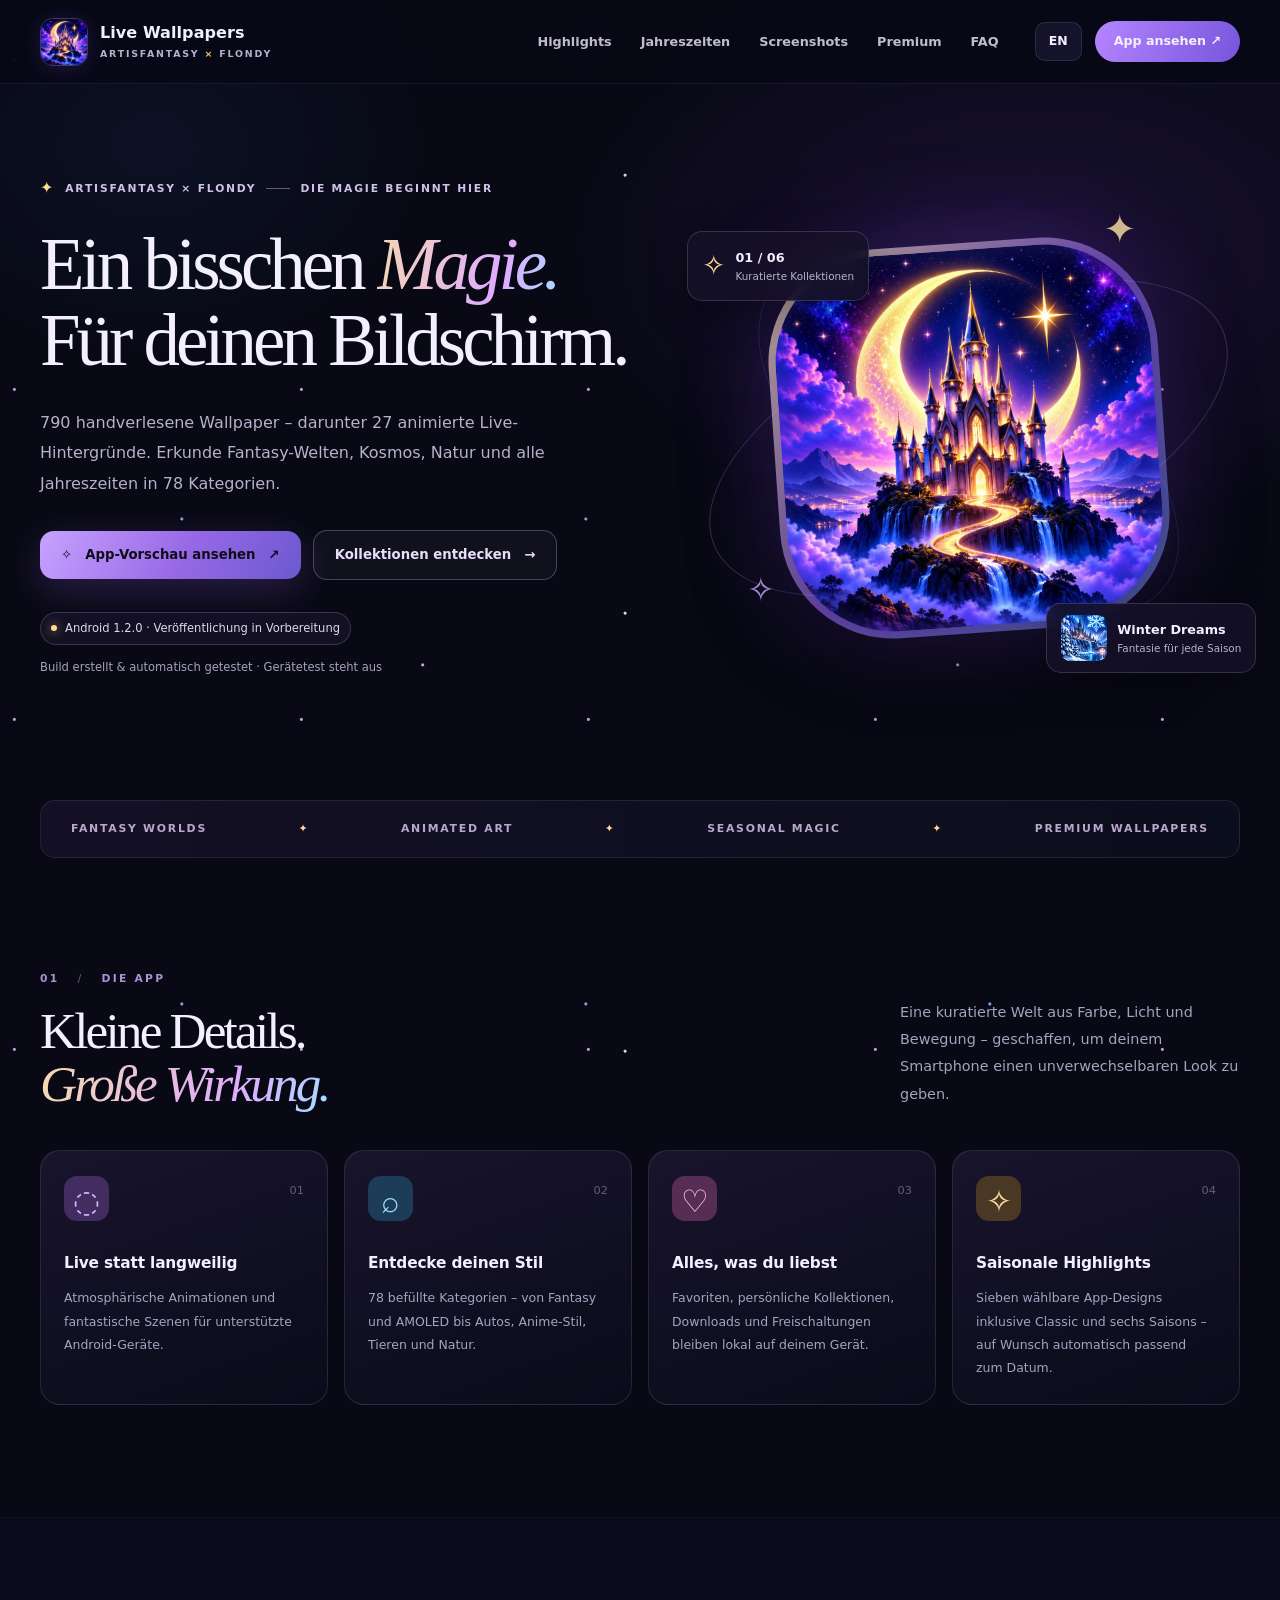
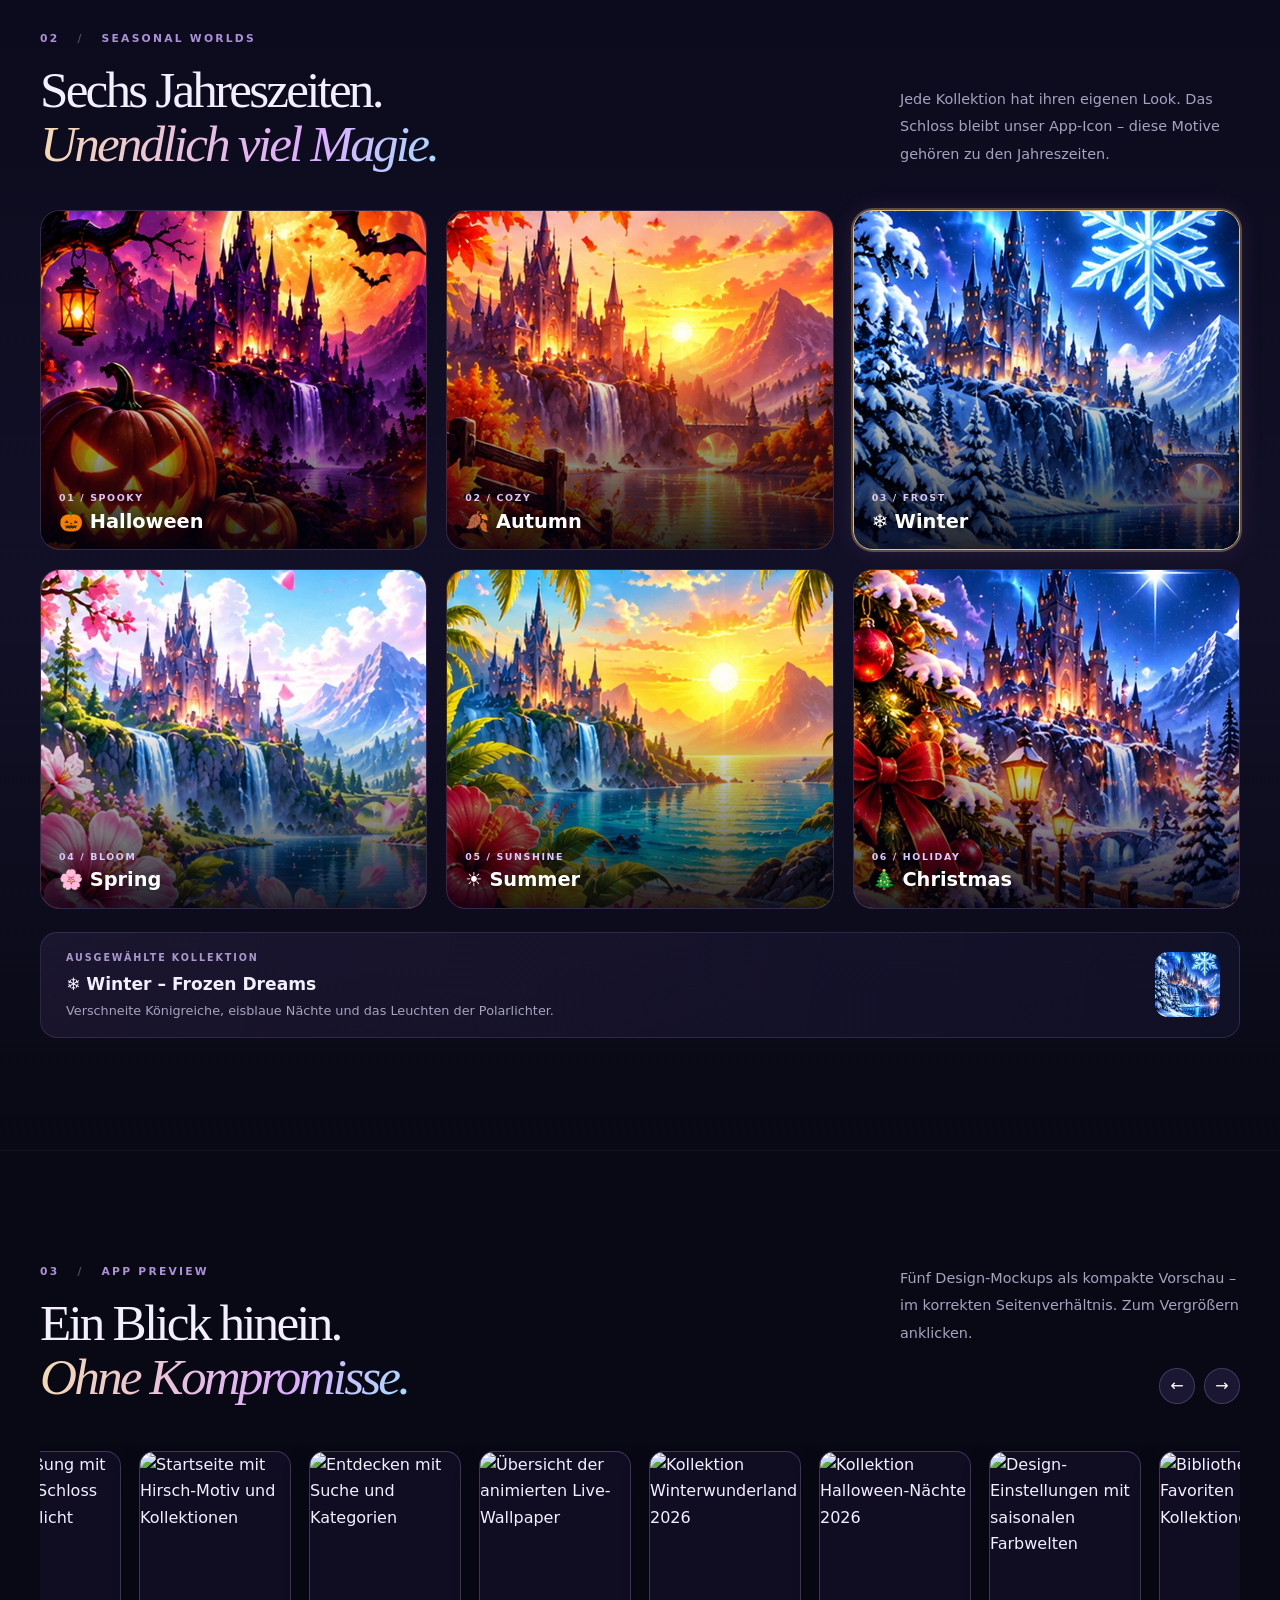
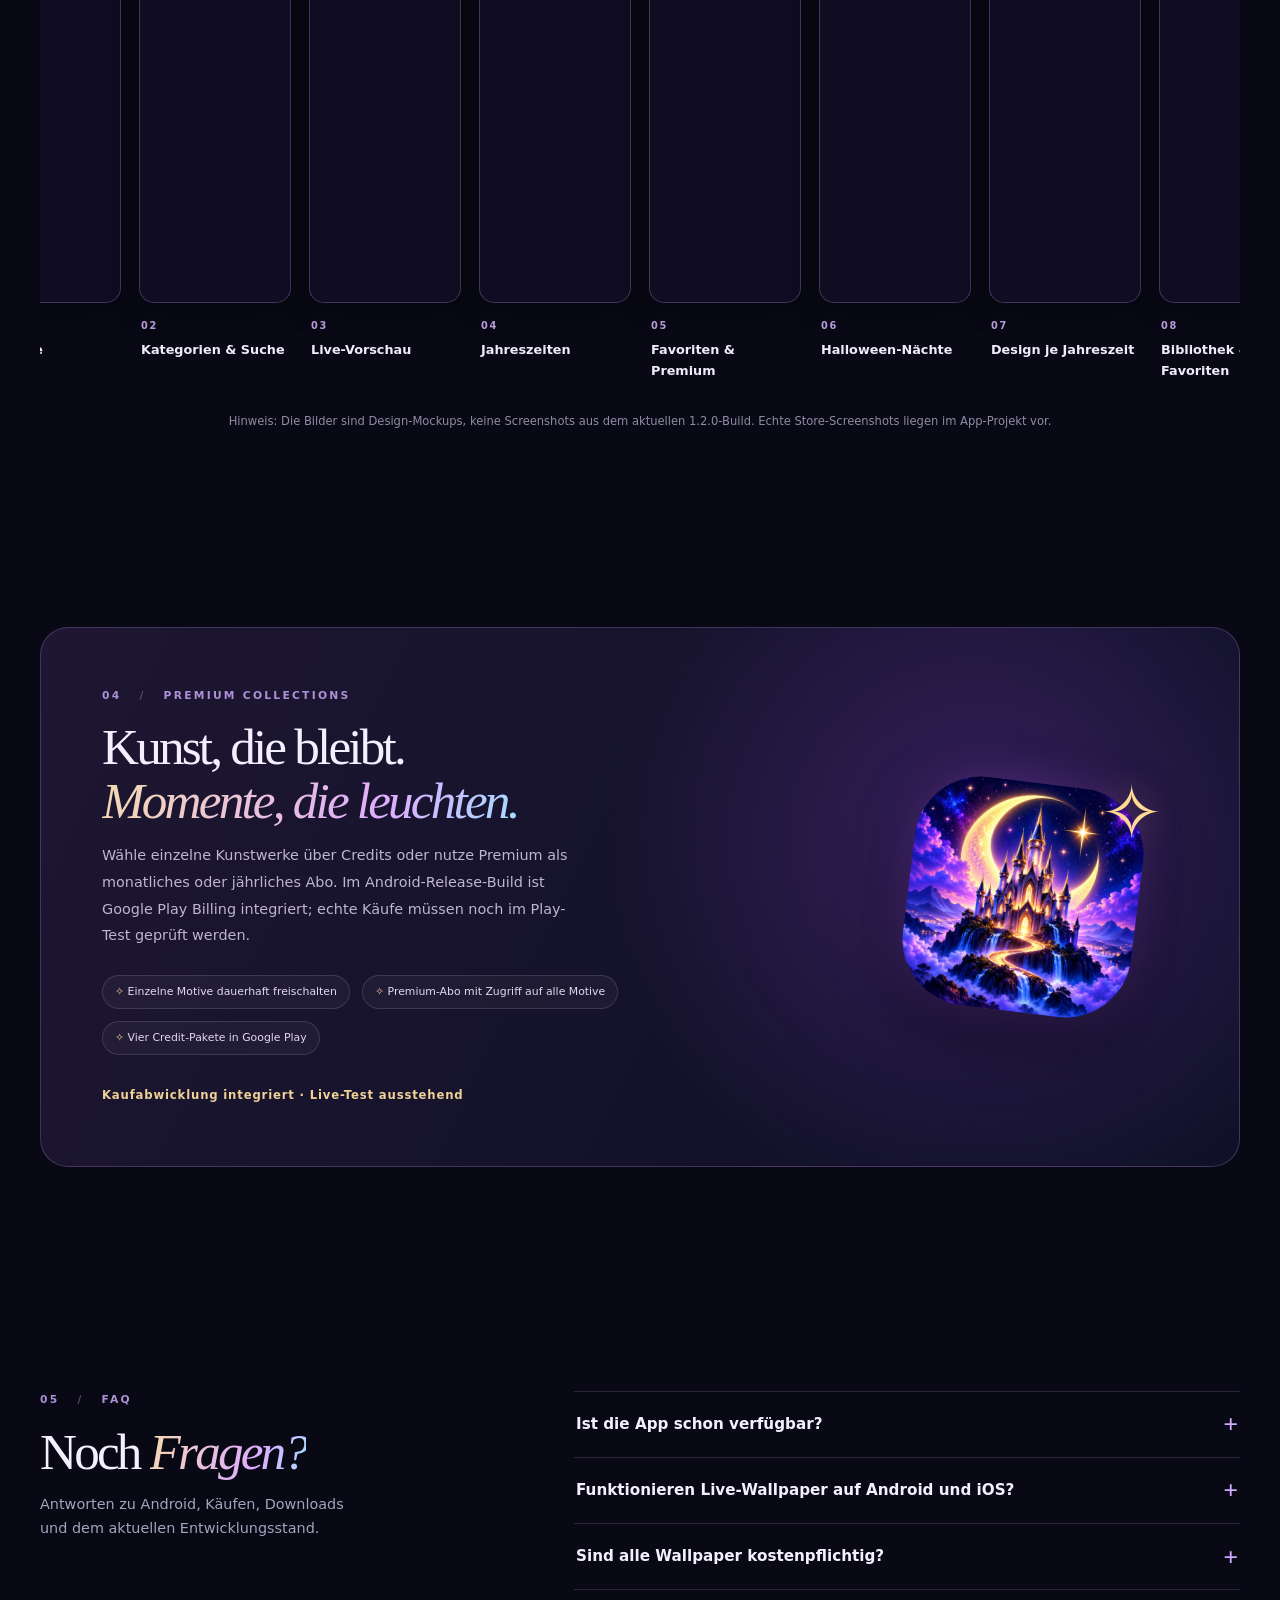
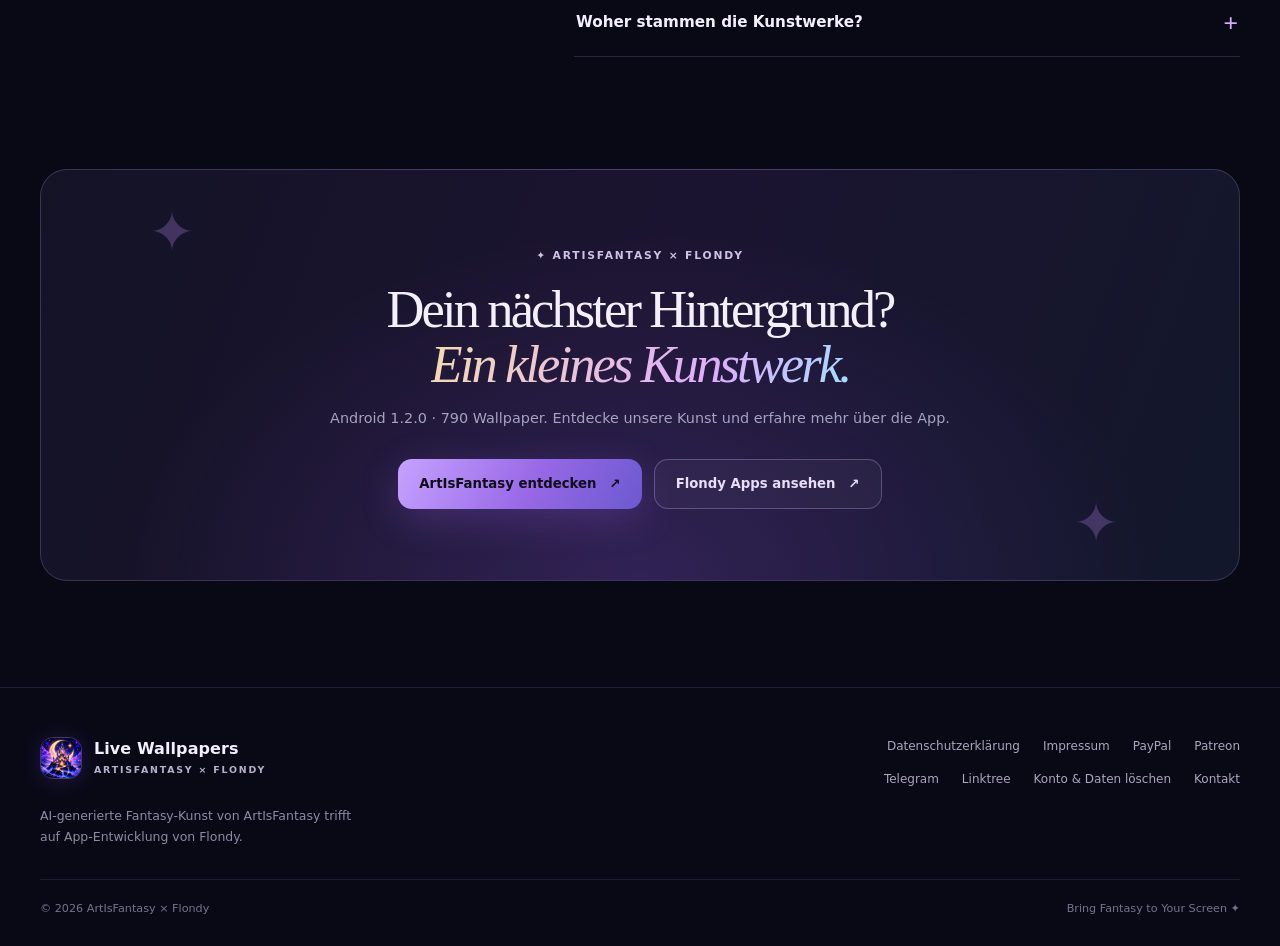
==== index.html @ f3e5c099 "Fußzeile: Telegram-Link Co-Authored-By: Claude Opus 5.5 <noreply@anthropic.com> Claude-Session: http" ====
<!doctype html>
<html lang="de">
<head>
  <meta charset="UTF-8"><meta name="viewport" content="width=device-width, initial-scale=1">
  <meta name="theme-color" content="#090915"><meta name="color-scheme" content="dark">
  <meta name="description" content="Live Wallpapers by ArtIsFantasy × Flondy: Magische Fantasy-Wallpaper, Live-Hintergründe, saisonale Kunst und eine inspirierende App-Vorschau.">
  <meta property="og:type" content="website"><meta property="og:title" content="Live Wallpapers – Bring Fantasy to Your Screen"><meta property="og:description" content="Entdecke magische Fantasy-Welten, saisonale Kollektionen und Live-Wallpaper.">
  <meta property="og:image" content="assets/share.jpg"><meta name="twitter:card" content="summary_large_image">
  <link rel="icon" type="image/png" href="assets/favicon.png"><link rel="apple-touch-icon" href="assets/icon-castle.png">
  <link rel="preload" as="image" href="assets/castle-large.webp"><link rel="stylesheet" href="assets/styles.css">
  <title>Live Wallpapers – ArtIsFantasy × Flondy</title>
</head>
<body data-page="home">
  <a class="skip-link" href="#main">Zum Hauptinhalt</a>
  <div class="background-stars" aria-hidden="true"></div>
  <header class="site-header"><div class="container nav-shell">
    <a class="brand" href="index.html" aria-label="Live Wallpapers – Home"><img src="assets/icon-castle.png" alt="" width="46" height="46"><span><strong>Live Wallpapers</strong><small>ARTISFANTASY <b>×</b> FLONDY</small></span></a>
    <nav class="nav-links" id="site-menu" aria-label="Hauptnavigation">
      <a href="#features" data-i18n="navFeatures">Highlights</a><a href="#seasons" data-i18n="navSeasons">Jahreszeiten</a><a href="#screenshots" data-i18n="navScreens">Screenshots</a><a href="#premium">Premium</a><a href="#faq">FAQ</a>
    </nav>
    <div class="nav-actions"><button type="button" class="lang-toggle" data-lang-toggle aria-label="Switch to English">EN</button><a class="nav-cta" href="#screenshots" data-i18n="navCTA">App ansehen <span aria-hidden="true">↗</span></a><button class="menu-toggle" id="menu-toggle" aria-label="Menü öffnen" aria-controls="site-menu" aria-expanded="false" type="button"><span></span><span></span><span></span></button></div>
  </div></header>
  <main id="main">
    <section class="hero container" aria-labelledby="hero-title">
      <div class="hero-copy">
        <span class="eyebrow"><span class="eyebrow-spark">✦</span> ARTISFANTASY × FLONDY <span class="eyebrow-line"></span> <span data-i18n="heroEyebrow">DIE MAGIE BEGINNT HIER</span></span>
        <h1 id="hero-title" data-i18n-html="heroTitle">Ein bisschen <em>Magie.</em><br>Für deinen Bildschirm.</h1>
        <p class="hero-lead" data-i18n="heroLead">Entdecke atemberaubende Fantasy-Kunst, lebendige Hintergründe und Kollektionen, die sich mit den Jahreszeiten verändern. Dein nächstes Lieblings-Wallpaper wartet.</p>
        <div class="hero-buttons"><a href="#screenshots" class="button primary"><span aria-hidden="true">✧</span> <span data-i18n="heroPrimary">App-Vorschau ansehen</span> <span aria-hidden="true">↗</span></a><a href="#seasons" class="button outlined"><span data-i18n="heroSecondary">Kollektionen entdecken</span> <span aria-hidden="true">→</span></a></div>
        <div class="hero-notes"><span class="note-pill"><span class="tiny-dot"></span><span data-i18n="heroSoon">Bald verfügbar</span></span><span data-i18n="heroPlatform">Für Android entwickelt · iOS-Konzept</span></div>
      </div>
      <div class="hero-visual" aria-label="Live Wallpapers Schloss-App-Icon als Produktvorschau">
        <div class="planet-ring ring-one" aria-hidden="true"></div><div class="planet-ring ring-two" aria-hidden="true"></div>
        <div class="hero-icon-frame"><img src="assets/castle-large.webp" alt="Live Wallpapers App-Icon: verzaubertes Schloss vor einer goldenen Mondsichel" width="980" height="980" fetchpriority="high"><div class="icon-shimmer" aria-hidden="true"></div></div>
        <div class="hero-halo hero-halo-a" aria-hidden="true">✦</div><div class="hero-halo hero-halo-b" aria-hidden="true">✧</div>
        <div class="float-info float-top"><span class="info-asterisk">✧</span><span><strong>01 / 06</strong><small data-i18n="heroFloatTop">Magische Kollektionen</small></span></div>
        <div class="float-info float-bottom"><img src="assets/season-winter-tiny.webp" alt="" width="46" height="46"><span><strong data-i18n="heroFloatTitle">Winter Dreams</strong><small data-i18n="heroFloatBottom">Fantasie für jede Saison</small></span></div>
      </div>
    </section>
    <div class="hero-ribbon container" aria-label="Designschwerpunkte"><span>FANTASY WORLDS</span><span class="ribbon-star">✦</span><span>ANIMATED ART</span><span class="ribbon-star">✦</span><span>SEASONAL MAGIC</span><span class="ribbon-star">✦</span><span>PREMIUM WALLPAPERS</span></div>

    <section class="section" id="features"><div class="container">
      <div class="section-top"><div><div class="kicker">01 <span class="slash">/</span> <span data-i18n="featureKicker">DIE APP</span></div><h2 data-i18n-html="featureTitle">Kleine Details.<br><em>Große Wirkung.</em></h2></div><p class="section-aside" data-i18n="featureLead">Eine kuratierte Welt aus Farbe, Licht und Bewegung – geschaffen, um deinem Smartphone einen unverwechselbaren Look zu geben.</p></div>
      <div class="feature-grid">
        <article class="feature-card"><div class="feature-icon purple">◌</div><span class="feature-number">01</span><h3 data-i18n="feature1Title">Live statt langweilig</h3><p data-i18n="feature1Text">Atmosphärische Animationen und fantastische Szenen für unterstützte Android-Geräte.</p></article>
        <article class="feature-card"><div class="feature-icon blue">⌕</div><span class="feature-number">02</span><h3 data-i18n="feature2Title">Entdecke deinen Stil</h3><p data-i18n="feature2Text">Fantasy, Natur, Space, Neon und mehr – übersichtlich in thematischen Welten.</p></article>
        <article class="feature-card"><div class="feature-icon pink">♡</div><span class="feature-number">03</span><h3 data-i18n="feature3Title">Alles, was du liebst</h3><p data-i18n="feature3Text">Merke Lieblingsmotive, entdecke Sammlungen und finde deine Kunstwerke wieder.</p></article>
        <article class="feature-card"><div class="feature-icon gold">✧</div><span class="feature-number">04</span><h3 data-i18n="feature4Title">Saisonale Highlights</h3><p data-i18n="feature4Text">Von mystischem Halloween bis zur gemütlichen Weihnachtszeit – immer neue Stimmungen.</p></article>
      </div>
    </div></section>

    <section class="section seasons-section" id="seasons"><div class="container">
      <div class="section-top seasons-header"><div><div class="kicker">02 <span class="slash">/</span> <span data-i18n="seasonKicker">SEASONAL WORLDS</span></div><h2 data-i18n-html="seasonTitle">Sechs Jahreszeiten.<br><em>Unendlich viel Magie.</em></h2></div><p class="section-aside" data-i18n="seasonLead">Jede Kollektion hat ihren eigenen Look. Das Schloss bleibt unser App-Icon – diese Motive gehören zu den Jahreszeiten.</p></div>
      <div class="season-grid" aria-label="Saison-Kollektionen">
        <button class="season-card" type="button" data-season="halloween" aria-pressed="false"><img src="assets/season-halloween.webp" width="660" height="660" alt="Halloween: Kürbisse vor einem magischen Schloss" loading="lazy"><span class="season-card-label"><small>01 / SPOOKY</small><strong>🎃 Halloween</strong></span></button>
        <button class="season-card" type="button" data-season="autumn" aria-pressed="false"><img src="assets/season-autumn.webp" width="660" height="660" alt="Autumn: goldenes Herbsttal mit Schloss" loading="lazy"><span class="season-card-label"><small>02 / COZY</small><strong>🍂 Autumn</strong></span></button>
        <button class="season-card" type="button" data-season="winter" aria-pressed="true"><img src="assets/season-winter.webp" width="660" height="660" alt="Winter: Schnee und Nordlichter an einem Schloss" loading="lazy"><span class="season-card-label"><small>03 / FROST</small><strong>❄️ Winter</strong></span></button>
        <button class="season-card" type="button" data-season="spring" aria-pressed="false"><img src="assets/season-spring.webp" width="660" height="660" alt="Spring: rosafarbene Blüten und Wasserfälle" loading="lazy"><span class="season-card-label"><small>04 / BLOOM</small><strong>🌸 Spring</strong></span></button>
        <button class="season-card" type="button" data-season="summer" aria-pressed="false"><img src="assets/season-summer.webp" width="660" height="660" alt="Summer: tropischer Strand mit Sonnenuntergang" loading="lazy"><span class="season-card-label"><small>05 / SUNSHINE</small><strong>☀️ Summer</strong></span></button>
        <button class="season-card" type="button" data-season="christmas" aria-pressed="false"><img src="assets/season-christmas.webp" width="660" height="660" alt="Christmas: Weihnachtsbaum und Winterlandschaft" loading="lazy"><span class="season-card-label"><small>06 / HOLIDAY</small><strong>🎄 Christmas</strong></span></button>
      </div>
      <div class="season-detail" aria-live="polite"><div class="season-detail-info"><span class="micro-label" data-i18n="seasonSelection">AUSGEWÄHLTE KOLLEKTION</span><strong id="season-detail-title">❄️ Winter – Frozen Dreams</strong><p id="season-detail-description">Verschneite Königreiche, eisblaue Nächte und das Leuchten der Polarlichter.</p></div><img id="season-detail-image" src="assets/season-winter-tiny.webp" width="76" height="76" alt="Ausgewähltes Wintermotiv"></div>
    </div></section>

    <section class="section screenshots-section" id="screenshots"><div class="container">
      <div class="section-top screenshots-top"><div><div class="kicker">03 <span class="slash">/</span> <span data-i18n="shotsKicker">APP PREVIEW</span></div><h2 data-i18n-html="shotsTitle">Ein Blick hinein.<br><em>Ohne Kompromisse.</em></h2></div><div class="screenshot-head-right"><p class="section-aside" data-i18n="shotsLead">Acht echte Screenshots aus der App. Zum Vergrößern einfach anklicken.</p><div class="gallery-controls"><button type="button" id="gallery-prev" class="arrow-button" aria-label="Vorheriger Screenshot">←</button><button type="button" id="gallery-next" class="arrow-button" aria-label="Nächster Screenshot">→</button></div></div></div>
      <div class="screenshots-scroll" id="screenshots-scroll" tabindex="0" aria-label="Screenshots, horizontal scrollen">
        <button class="screen-item" type="button" data-preview="assets/app-shot-01-large.webp" data-caption-de="Willkommen" data-caption-en="Welcome" aria-label="Screenshot Willkommen vergrößern"><span class="screen-image"><img src="assets/app-shot-01.webp" width="540" height="960" alt="Begrüßung mit Fantasy-Schloss im Mondlicht" loading="lazy"></span><span class="screen-meta"><b>01</b><strong data-i18n="shot1">Willkommen</strong></span></button>
        <button class="screen-item" type="button" data-preview="assets/app-shot-02-large.webp" data-caption-de="Startseite" data-caption-en="Home" aria-label="Screenshot Startseite vergrößern"><span class="screen-image"><img src="assets/app-shot-02.webp" width="540" height="960" alt="Startseite mit Hirsch-Motiv und Kollektionen" loading="lazy"></span><span class="screen-meta"><b>02</b><strong data-i18n="shot2">Startseite</strong></span></button>
        <button class="screen-item" type="button" data-preview="assets/app-shot-03-large.webp" data-caption-de="Entdecken &amp; Suche" data-caption-en="Explore &amp; Search" aria-label="Screenshot Entdecken &amp; Suche vergrößern"><span class="screen-image"><img src="assets/app-shot-03.webp" width="540" height="960" alt="Entdecken mit Suche und Kategorien" loading="lazy"></span><span class="screen-meta"><b>03</b><strong data-i18n="shot3">Entdecken &amp; Suche</strong></span></button>
        <button class="screen-item" type="button" data-preview="assets/app-shot-04-large.webp" data-caption-de="Live-Wallpaper" data-caption-en="Live wallpapers" aria-label="Screenshot Live-Wallpaper vergrößern"><span class="screen-image"><img src="assets/app-shot-04.webp" width="540" height="960" alt="Übersicht der animierten Live-Wallpaper" loading="lazy"></span><span class="screen-meta"><b>04</b><strong data-i18n="shot4">Live-Wallpaper</strong></span></button>
        <button class="screen-item" type="button" data-preview="assets/app-shot-05-large.webp" data-caption-de="Winterwunderland" data-caption-en="Winter wonderland" aria-label="Screenshot Winterwunderland vergrößern"><span class="screen-image"><img src="assets/app-shot-05.webp" width="540" height="960" alt="Kollektion Winterwunderland 2026" loading="lazy"></span><span class="screen-meta"><b>05</b><strong data-i18n="shot5">Winterwunderland</strong></span></button>
        <button class="screen-item" type="button" data-preview="assets/app-shot-06-large.webp" data-caption-de="Halloween-Nächte" data-caption-en="Halloween nights" aria-label="Screenshot Halloween-Nächte vergrößern"><span class="screen-image"><img src="assets/app-shot-06.webp" width="540" height="960" alt="Kollektion Halloween-Nächte 2026" loading="lazy"></span><span class="screen-meta"><b>06</b><strong data-i18n="shot6">Halloween-Nächte</strong></span></button>
        <button class="screen-item" type="button" data-preview="assets/app-shot-07-large.webp" data-caption-de="Design je Jahreszeit" data-caption-en="Seasonal themes" aria-label="Screenshot Design je Jahreszeit vergrößern"><span class="screen-image"><img src="assets/app-shot-07.webp" width="540" height="960" alt="Design-Einstellungen mit saisonalen Farbwelten" loading="lazy"></span><span class="screen-meta"><b>07</b><strong data-i18n="shot7">Design je Jahreszeit</strong></span></button>
        <button class="screen-item" type="button" data-preview="assets/app-shot-08-large.webp" data-caption-de="Bibliothek &amp; Favoriten" data-caption-en="Library &amp; favorites" aria-label="Screenshot Bibliothek &amp; Favoriten vergrößern"><span class="screen-image"><img src="assets/app-shot-08.webp" width="540" height="960" alt="Bibliothek mit Favoriten und Kollektionen" loading="lazy"></span><span class="screen-meta"><b>08</b><strong data-i18n="shot8">Bibliothek &amp; Favoriten</strong></span></button>
      </div>
      <p class="preview-disclaimer" data-i18n="shotsNote">Echte Screenshots aus Version 1.2.0 (Oktober 2026). Einzelne Inhalte können sich bis zum Release noch ändern.</p>
    </div></section>

    <section class="section" id="premium"><div class="container"><div class="premium-box"><div class="premium-content"><div class="kicker">04 <span class="slash">/</span> PREMIUM COLLECTIONS</div><h2 data-i18n-html="premiumTitle">Kunst, die bleibt.<br><em>Momente, die leuchten.</em></h2><p data-i18n="premiumLead">Neben kostenlosen Motiven sind exklusive Kollektionen und animierte Wallpaper per Credits geplant. Du entscheidest, welche Welten du freischalten möchtest.</p><div class="premium-points"><span>✧ <span data-i18n="premiumP1">Exklusive Fantasy-Kunst</span></span><span>✧ <span data-i18n="premiumP2">Thematische Kollektionen</span></span><span>✧ <span data-i18n="premiumP3">Transparente Freischaltungen</span></span></div><span class="premium-soon" data-i18n="premiumSoon">Premium-Shop in Vorbereitung</span></div><div class="premium-art" aria-hidden="true"><div class="premium-art-glow"></div><img src="assets/icon-castle.png" alt="" width="512" height="512"><span class="premium-gem">✧</span></div></div></div></section>

    <section class="section faqs" id="faq"><div class="container faq-grid"><div><div class="kicker">05 <span class="slash">/</span> FAQ</div><h2 data-i18n-html="faqTitle">Noch <em>Fragen?</em></h2><p data-i18n="faqLead">Die wichtigsten Antworten rund um Live Wallpapers und die geplanten Funktionen.</p></div><div class="faq-list"><details><summary data-i18n="faq1Q">Ist die App schon verfügbar?</summary><p data-i18n="faq1A">Die Landingpage zeigt das Designkonzept. Sobald ein offizieller Store-Link vorliegt, wird er hier ergänzt.</p></details><details><summary data-i18n="faq2Q">Funktionieren Live-Wallpaper auf Android und iOS?</summary><p data-i18n="faq2A">Android unterstützt echte animierte Live-Wallpaper. Auf iOS gelten andere Systemgrenzen: Bilder können gespeichert und kompatible Live Photos für die manuelle Einrichtung vorbereitet werden.</p></details><details><summary data-i18n="faq3Q">Sind alle Wallpaper kostenpflichtig?</summary><p data-i18n="faq3A">Geplant ist eine Auswahl kostenloser Motive sowie optionale Premium-Inhalte per Credits. Konkrete Preise werden in der App vor einem Kauf angezeigt.</p></details><details><summary data-i18n="faq4Q">Woher stammen die Kunstwerke?</summary><p data-i18n="faq4A">Das Design und die Motive entstehen unter ArtIsFantasy. Die App wird unter dem Entwicklerbranding Flondy umgesetzt.</p></details></div></div></section>

    <section class="cta-section"><div class="container"><div class="cta-panel"><span class="eyebrow">✦ ARTISFANTASY × FLONDY</span><h2 data-i18n-html="ctaTitle">Dein nächster Hintergrund?<br><em>Ein kleines Kunstwerk.</em></h2><p data-i18n="ctaLead">Entdecke die Welt hinter Live Wallpapers und bleib auf dem Laufenden.</p><div class="cta-links"><a class="button primary" href="https://www.deviantart.com/artisfantasy/gallery" rel="noopener noreferrer" target="_blank"><span data-i18n="ctaArt">ArtIsFantasy entdecken</span> ↗</a><a class="button outlined" href="https://flondy.github.io/app-store/" rel="noopener noreferrer" target="_blank"><span data-i18n="ctaDev">Flondy Apps ansehen</span> ↗</a></div></div></div></section>
  </main>
  <footer class="site-footer"><div class="container footer-main"><div><a class="brand" href="index.html"><img src="assets/icon-castle.png" alt="" width="42" height="42"><span><strong>Live Wallpapers</strong><small>ARTISFANTASY × FLONDY</small></span></a><p data-i18n="footerIntro">Fantasievolle digitale Kunst trifft auf moderne App-Entwicklung.</p></div><div class="footer-links"><a href="datenschutz.html" data-legal-link data-i18n="footerPrivacy">Datenschutzerklärung</a><a href="https://flondy.github.io/app-store/impressum.html" data-legal-link data-i18n="footerImprint">Impressum</a><a href="https://www.paypal.com/paypalme/MSingle72" target="_blank" rel="noopener">PayPal</a><a href="https://www.patreon.com/cw/Flondy" target="_blank" rel="noopener">Patreon</a><a href="https://t.me/Flondy" target="_blank" rel="noopener">Telegram</a><a href="https://linktr.ee/flondy" target="_blank" rel="noopener">Linktree</a><a href="konto-loeschen.html" data-legal-link data-i18n="footerDelete">Konto & Daten löschen</a><a href="mailto:flondy.dev@gmail.com" data-i18n="footerContact">Kontakt</a></div></div><div class="container footer-bottom"><span>© <span id="year">2026</span> ArtIsFantasy × Flondy</span><span data-i18n="footerTag">Bring Fantasy to Your Screen ✦</span></div></footer>
  <dialog id="preview-dialog" class="preview-dialog" aria-labelledby="dialog-caption"><div class="dialog-head"><span id="dialog-caption">App-Vorschau</span><button id="dialog-close" type="button" aria-label="Schließen">✕</button></div><img id="dialog-image" src="assets/app-shot-01-large.webp" alt="Vergrößerte App-Vorschau" width="540" height="960"></dialog>
  <script src="assets/main.js" defer></script>
</body>
</html>
---- assets/styles.css ----
:root{color-scheme:dark;--bg:#080914;--bg-2:#0c0c1e;--white:#f8f5ff;--ink:#f4efff;--muted:#a5a3bf;--border:rgba(212,192,255,.13);--purple:#b586ff;--lilac:#e4b6ff;--gold:#ffda94;--blue:#87d9ff;--container:1200px}*{box-sizing:border-box}html{scroll-behavior:smooth;scroll-padding-top:100px}body{margin:0;background:var(--bg);color:var(--ink);font:400 16px/1.65 Inter,'Segoe UI',system-ui,-apple-system,sans-serif;overflow-x:hidden}button,a{font:inherit}button{cursor:pointer}a{color:inherit;text-decoration:none}img{display:block;max-width:100%}button:focus-visible,a:focus-visible,summary:focus-visible{outline:2px solid var(--gold);outline-offset:5px}.container{width:min(var(--container),calc(100% - 72px));margin-inline:auto}.skip-link{position:absolute;top:-100px;left:20px;padding:10px 16px;z-index:1000;background:white;color:#000}.skip-link:focus{top:12px}.background-stars{position:absolute;inset:0 0 auto 0;height:1120px;pointer-events:none;z-index:0;background:radial-gradient(ellipse 56% 38% at 81% 22%,rgba(111,56,191,.19),transparent 70%),radial-gradient(ellipse 32% 28% at 12% 13%,rgba(37,70,136,.16),transparent 73%),radial-gradient(circle at 5% 18%,#d9afff 1px,transparent 2px),radial-gradient(circle at 45% 7%,#8ab8fa 1px,transparent 2px),radial-gradient(circle at 79% 9%,#e8aeff 1px,transparent 2px),radial-gradient(circle at 94% 40%,#efebff 1px,transparent 2px);background-size:auto,auto,287px 330px,404px 485px,535px 610px,665px 438px;opacity:.9}.site-header{position:sticky;top:0;z-index:60;background:rgba(8,9,21,.86);border-bottom:1px solid rgba(203,180,255,.095);backdrop-filter:blur(20px);-webkit-backdrop-filter:blur(20px)}.nav-shell{min-height:83px;display:flex;align-items:center;gap:36px}.brand{display:inline-flex;align-items:center;gap:12px;flex-shrink:0}.brand img{width:48px;height:48px;object-fit:cover;border-radius:13px;border:1px solid rgba(244,211,255,.25);box-shadow:0 2px 20px rgba(125,78,229,.2)}.brand span{display:flex;flex-direction:column;line-height:1.25}.brand strong{font-size:1rem;letter-spacing:.005em}.brand small{font-size:.59rem;letter-spacing:.19em;color:#b8b1cd;margin-top:5px;font-weight:700}.brand small b{color:#ffc876}.nav-links{display:flex;gap:29px;align-items:center;margin-left:auto}.nav-links a{font-size:.8rem;color:#c1bdd1;font-weight:600;transition:color .2s}.nav-links a:hover,.footer-links a:hover{color:var(--gold)}.nav-actions{display:flex;align-items:center;gap:13px}.lang-toggle{min-width:47px;padding:8px 10px;border:1px solid var(--border);border-radius:10px;background:#151329;color:#f7edff;font-size:.78rem;font-weight:700}.lang-toggle:hover{border-color:#b78fe7}.nav-cta{border-radius:999px;padding:10px 19px;background:linear-gradient(115deg,#b685ff,#7555db);font-size:.79rem;font-weight:750;white-space:nowrap}.nav-cta:hover{filter:brightness(1.13)}.menu-toggle{display:none;background:none;border:0;width:40px;height:40px;padding:10px;flex-direction:column;justify-content:space-evenly}.menu-toggle span{height:2px;width:100%;background:#f9efff;border-radius:3px}.hero{position:relative;z-index:1;min-height:666px;display:grid;grid-template-columns:1.07fr .93fr;align-items:center;gap:34px;padding-top:74px;padding-bottom:82px}.hero-copy{padding-bottom:24px}.eyebrow{display:inline-flex;align-items:center;gap:10px;font-size:.67rem;font-weight:800;letter-spacing:.17em;color:#d1c0e8}.eyebrow-spark{color:var(--gold);font-size:1rem}.eyebrow-line{height:1px;width:24px;background:#6b597b}.hero h1,h2,.cta-panel h2{font-family:Georgia,'Times New Roman',serif;font-weight:500;letter-spacing:-.055em;line-height:1.05}.hero h1{font-size:clamp(3.5rem,5.7vw,5.95rem);margin:25px 0 28px;max-width:700px;white-space:nowrap}.hero em,h2 em{font-style:italic;color:var(--gold);background:linear-gradient(110deg,#f6dab0,#dfacff 68%,#a4ddff);-webkit-background-clip:text;background-clip:text;-webkit-text-fill-color:transparent}.hero-lead{max-width:505px;font-size:1rem;color:#b6b1cd;line-height:1.9;margin:0}.hero-buttons{display:flex;flex-wrap:wrap;align-items:center;gap:12px;margin-top:31px}.button{display:inline-flex;align-items:center;justify-content:center;gap:13px;padding:13px 21px;border-radius:14px;font-size:.83rem;font-weight:750;transition:transform .2s,box-shadow .2s}.button:hover{transform:translateY(-2px)}.button.primary{background:linear-gradient(117deg,#c6a2ff 0%,#9868e6 55%,#6b59d0 100%);color:#100d1b;box-shadow:0 11px 38px rgba(155,99,239,.24)}.button.outlined{border:1px solid rgba(217,194,255,.27);background:rgba(255,255,255,.035);color:#e9ddfa}.hero-notes{display:flex;align-items:center;flex-wrap:wrap;gap:13px;margin-top:32px;font-size:.72rem;color:#a6a1bd}.note-pill{border:1px solid rgba(210,183,255,.21);background:rgba(120,90,185,.09);display:inline-flex;gap:8px;padding:6px 10px;border-radius:30px;color:#e0d7ee}.tiny-dot{width:6px;height:6px;align-self:center;border-radius:100%;background:var(--gold);box-shadow:0 0 11px #e5b16e}.hero-visual{position:relative;min-height:560px;display:grid;place-items:center;isolation:isolate}.hero-visual:before{content:"";position:absolute;inset:8% -5%;border-radius:50%;background:radial-gradient(circle,rgba(153,83,245,.2),transparent 65%);filter:blur(10px);z-index:-2}.planet-ring{position:absolute;width:102%;height:45%;border:1px solid rgba(197,145,255,.25);border-radius:100%;transform:rotate(-23deg);z-index:-1}.ring-two{transform:rotate(37deg);width:91%;height:44%;border-color:rgba(88,176,246,.16)}.hero-icon-frame{position:relative;width:min(78%,390px);aspect-ratio:1;border-radius:29%;padding:7px;background:linear-gradient(135deg,rgba(253,230,173,.7),rgba(139,88,250,.54),rgba(78,116,224,.53));box-shadow:0 37px 88px rgba(0,0,0,.38),0 0 92px rgba(106,54,199,.35);transform:rotate(-4deg);transition:transform .35s}.hero-icon-frame:hover{transform:rotate(0deg) scale(1.015)}.hero-icon-frame img{width:100%;height:100%;object-fit:cover;border-radius:28.5%}.icon-shimmer{position:absolute;inset:0;border-radius:29%;box-shadow:inset 0 0 35px rgba(213,185,255,.2);pointer-events:none}.hero-halo{position:absolute;color:#ffe2a3;font-family:Georgia,serif;opacity:.8}.hero-halo-a{top:7%;right:19%;font-size:40px}.hero-halo-b{bottom:18%;left:9%;font-size:33px;color:#caacff}.float-info{position:absolute;display:flex;gap:10px;align-items:center;padding:11px 14px;border:1px solid rgba(236,213,255,.17);border-radius:15px;box-shadow:0 13px 40px rgba(0,0,0,.27);backdrop-filter:blur(18px);background:rgba(21,17,39,.88)}.float-info strong{display:block;font-size:.8rem}.float-info small{display:block;font-size:.65rem;color:#b9b5ce}.float-top{top:13%;left:-2%}.float-bottom{bottom:8%;right:-3%}.float-bottom img{border-radius:9px;width:46px;height:46px;object-fit:cover}.info-asterisk{font-size:28px;color:var(--gold)}.hero-ribbon{position:relative;z-index:1;display:flex;align-items:center;justify-content:space-between;gap:12px;padding:19px 30px;border:1px solid rgba(211,193,244,.11);border-radius:15px;color:#b9a8cb;font-size:.68rem;font-weight:800;letter-spacing:.16em;background:linear-gradient(90deg,rgba(40,26,63,.4),rgba(17,21,43,.42))}.ribbon-star{color:var(--gold)}.section{padding:112px 0;position:relative}.section-top{display:flex;justify-content:space-between;align-items:end;gap:40px;margin-bottom:39px}.kicker{font-size:.67rem;letter-spacing:.21em;font-weight:800;color:#ac91d6}.slash{margin-inline:12px;color:#594868}.section h2,.cta-section h2{font-size:clamp(2.65rem,4vw,4.35rem);margin:16px 0 0}.section-aside{max-width:340px;font-size:.9rem;line-height:1.9;color:var(--muted);margin:0 0 3px}.feature-grid{display:grid;grid-template-columns:repeat(4,1fr);gap:16px}.feature-card{position:relative;min-height:234px;padding:25px 23px;border:1px solid var(--border);border-radius:20px;background:linear-gradient(160deg,rgba(31,25,54,.72),rgba(12,13,29,.7));transition:transform .2s,border-color .2s}.feature-card:hover{transform:translateY(-4px);border-color:rgba(184,139,243,.38)}.feature-icon{display:grid;place-items:center;width:45px;height:45px;border-radius:13px;font-family:Georgia,serif;font-size:31px}.feature-icon.purple{color:#d3b1ff;background:#422c60}.feature-icon.blue{color:#9bdfff;background:#1d3c57}.feature-icon.pink{color:#ffc0ed;background:#562d55}.feature-icon.gold{color:#ffe0a2;background:#493824}.feature-number{position:absolute;right:23px;top:30px;font-size:.71rem;color:#645d78}.feature-card h3{font-size:.96rem;margin:30px 0 10px;letter-spacing:-.01em}.feature-card p{font-size:.78rem;line-height:1.85;color:var(--muted);margin:0}.seasons-section{background:linear-gradient(180deg,#0b0a1b,#121027 55%,#080914);border-block:1px solid rgba(170,135,236,.06)}.season-grid{display:grid;grid-template-columns:repeat(3,minmax(0,1fr));gap:19px}.season-card{position:relative;aspect-ratio:1.14/1;overflow:hidden;border:1px solid rgba(199,174,243,.16);border-radius:20px;padding:0;background:#181126;text-align:left;isolation:isolate;transition:transform .22s,border-color .22s,box-shadow .22s}.season-card img{height:100%;width:100%;object-fit:cover;object-position:center;transition:transform .45s}.season-card:after{content:"";position:absolute;inset:26% 0 0;background:linear-gradient(0deg,rgba(2,2,13,.87),transparent 75%);z-index:0}.season-card-label{position:absolute;inset:auto 18px 15px;z-index:1;display:flex;flex-direction:column;gap:4px;line-height:1.3}.season-card-label small{font-size:.59rem;font-weight:750;letter-spacing:.17em;color:#dcc8fb}.season-card-label strong{font-size:1.21rem;color:#fff;text-shadow:0 1px 8px rgba(0,0,0,.45)}.season-card:hover{transform:translateY(-5px);border-color:rgba(235,207,255,.55)}.season-card:hover img{transform:scale(1.05)}.season-card[aria-pressed="true"]{border-color:#e4c17d;box-shadow:0 0 0 2px rgba(225,191,123,.33),0 0 25px rgba(212,140,227,.12)}.season-detail{display:flex;gap:20px;align-items:center;justify-content:space-between;margin-top:23px;padding:17px 19px 17px 25px;background:linear-gradient(100deg,rgba(89,63,126,.2),rgba(20,20,47,.6));border:1px solid rgba(225,187,255,.13);border-radius:17px}.micro-label{display:block;font-size:.6rem;letter-spacing:.2em;color:#a998cc;font-weight:800}.season-detail strong{display:block;margin-top:5px;font-size:1.07rem}.season-detail p{margin:2px 0 0;color:var(--muted);font-size:.8rem;line-height:1.5}.season-detail img{width:65px;height:65px;border-radius:13px;object-fit:cover;flex-shrink:0}.screenshots-section{padding-bottom:84px}.screenshot-head-right{display:flex;flex-direction:column;gap:18px;align-items:flex-end}.gallery-controls{display:flex;gap:9px}.arrow-button{display:grid;place-items:center;width:36px;height:36px;border-radius:50%;border:1px solid rgba(203,179,255,.22);background:#1b1732;color:white;transition:background .2s}.arrow-button:hover{background:#473064}.screenshots-scroll{display:flex;gap:18px;justify-content:center;overflow-x:auto;scrollbar-color:#604c8e transparent;scrollbar-width:thin;padding:8px 3px 18px;scroll-snap-type:x mandatory}.screen-item{appearance:none;flex:0 0 min(18%,190px);min-width:150px;max-width:190px;padding:0;text-align:left;background:none;color:inherit;border:0;scroll-snap-align:center}.screen-image{display:block;aspect-ratio:9/16;width:100%;overflow:hidden;background:#100d22;border:1px solid rgba(206,172,254,.25);border-radius:15px;box-shadow:0 10px 26px rgba(0,0,0,.27);transition:transform .2s,border-color .2s}.screen-image img{display:block;width:100%;height:auto;aspect-ratio:9/16;object-fit:contain;object-position:center}.screen-item:hover .screen-image{transform:translateY(-5px);border-color:#d7b2ff}.screen-meta{display:flex;flex-direction:column;align-items:flex-start;gap:4px;margin-top:15px;padding-inline:2px}.screen-meta b{font-size:.61rem;letter-spacing:.18em;color:#b89adb}.screen-meta strong{font-size:.8rem;color:#f1eafc;font-weight:650}.preview-disclaimer{margin:13px 0 0;color:#8f8ba6;text-align:center;font-size:.72rem}.premium-box{position:relative;overflow:hidden;border-radius:28px;border:1px solid rgba(208,164,246,.23);background:radial-gradient(circle at 79% 41%,rgba(138,65,212,.3),transparent 38%),linear-gradient(116deg,#1e1632,#101128 80%);min-height:400px;padding:59px 61px;display:flex;justify-content:space-between;gap:20px;align-items:center}.premium-content{position:relative;z-index:1;max-width:640px}.premium-content h2{max-width:660px}.premium-content p{font-size:.9rem;color:#bfb5d0;max-width:470px;line-height:1.85}.premium-points{display:flex;flex-wrap:wrap;gap:12px;margin:26px 0}.premium-points>span{border:1px solid rgba(204,175,248,.18);background:rgba(255,255,255,.035);padding:7px 12px;border-radius:99px;font-size:.68rem;color:#e5d7f1}.premium-points>span:first-letter{color:#f4cc93}.premium-soon{font-size:.73rem;font-weight:800;letter-spacing:.07em;color:#f0d196}.premium-art{position:relative;width:310px;flex-shrink:0;display:grid;place-items:center}.premium-art img{width:230px;height:230px;object-fit:cover;border-radius:29%;transform:rotate(7deg);box-shadow:0 25px 70px rgba(0,0,0,.45),0 0 42px rgba(154,73,234,.28)}.premium-art-glow{position:absolute;width:290px;height:290px;border-radius:50%;background:radial-gradient(circle,rgba(185,113,242,.19),transparent 70%)}.premium-gem{position:absolute;right:15px;top:-30px;font-size:75px;color:#ffda92;text-shadow:0 0 40px rgba(249,180,92,.4)}.faq-grid{display:grid;grid-template-columns:.8fr 1.2fr;gap:90px}.faq-grid>div:first-child p{max-width:320px;color:var(--muted);font-size:.9rem}.faq-list{border-top:1px solid rgba(209,174,252,.16)}.faq-list details{border-bottom:1px solid rgba(209,174,252,.16);padding:20px 2px}.faq-list summary{list-style:none;font-size:.95rem;font-weight:650;cursor:pointer;display:flex;align-items:center;justify-content:space-between;gap:20px}.faq-list summary::-webkit-details-marker{display:none}.faq-list summary:after{content:'+';font:400 1.55rem/1 Arial,sans-serif;color:#d2adff}.faq-list details[open] summary:after{content:'−'}.faq-list details p{font-size:.83rem;line-height:1.85;color:var(--muted);padding:0 35px 0 0;margin:13px 0 0}.cta-section{padding-bottom:106px}.cta-panel{padding:71px 28px;text-align:center;border-radius:27px;border:1px solid rgba(207,175,254,.2);background:radial-gradient(ellipse at 50% 100%,rgba(105,68,176,.29),transparent 60%),linear-gradient(110deg,#141326,#1b1430,#12172b);position:relative;overflow:hidden}.cta-panel:before,.cta-panel:after{content:'✦';position:absolute;top:30px;left:9%;font:55px Georgia,serif;color:#c995ff;opacity:.25}.cta-panel:after{left:auto;right:10%;top:auto;bottom:25px}.cta-panel h2{margin:15px 0;font-size:clamp(2.7rem,4.1vw,4.8rem)}.cta-panel p{color:var(--muted);font-size:.9rem}.cta-links{display:flex;justify-content:center;flex-wrap:wrap;gap:12px;margin-top:28px}.site-footer{background:#090916;border-top:1px solid rgba(202,178,246,.13)}.footer-main{padding:49px 0 32px;display:flex;align-items:flex-start;justify-content:space-between;gap:25px}.footer-main p{max-width:320px;color:#8f89a3;font-size:.78rem;margin:19px 0 0}.footer-links{max-width:420px;display:flex;flex-wrap:wrap;justify-content:flex-end;gap:13px 23px}.footer-links a{font-size:.75rem;color:#aca5bd;transition:color .2s}.footer-bottom{border-top:1px solid rgba(202,178,246,.1);padding:20px 0 27px;display:flex;justify-content:space-between;gap:15px;color:#77728c;font-size:.7rem}.preview-dialog{margin:auto;max-width:min(610px,calc(100vw - 30px));max-height:95vh;padding:14px 18px 18px;background:#0d0e20;border:1px solid rgba(215,179,255,.38);box-shadow:0 28px 100px rgba(0,0,0,.73);border-radius:22px;color:#f2eaff;overflow:auto}.preview-dialog::backdrop{background:rgba(3,2,13,.83);backdrop-filter:blur(9px)}.dialog-head{display:flex;align-items:center;justify-content:space-between;gap:30px;padding:0 0 9px;font-size:.86rem}.dialog-head button{background:#302440;border:0;width:32px;height:32px;border-radius:50%;color:white}.preview-dialog>img{display:block;width:auto;height:auto;max-height:calc(95vh - 110px);max-width:100%;margin:auto;aspect-ratio:9/16;object-fit:contain;border-radius:10px}.legal-content{padding-top:75px;padding-bottom:90px;max-width:950px}.legal-content h1{font:500 clamp(2.6rem,4.5vw,4.2rem)/1.12 Georgia,serif;letter-spacing:-.04em;margin:21px 0}.legal-content>p{color:var(--muted);max-width:720px}.legal-panel{margin-top:34px;padding:40px 48px;background:linear-gradient(130deg,rgba(29,25,52,.78),rgba(11,12,29,.89));border:1px solid var(--border);border-radius:20px}.legal-panel h2{font:500 1.42rem/1.3 Georgia,serif;letter-spacing:-.02em;margin:31px 0 12px}.legal-panel h2:first-child{margin-top:0}.legal-panel h3{font-size:1rem;margin:23px 0 9px}.legal-panel p,.legal-panel li{font-size:.88rem;line-height:1.84;color:#bab2ca}.legal-panel a{text-decoration:underline;text-decoration-color:#9171bb;text-underline-offset:3px;color:#e7caff}.legal-panel ul{padding-left:20px}.legal-callout{padding:18px 22px;border:1px solid rgba(249,197,139,.28);border-radius:13px;background:rgba(131,87,52,.14);color:#e3cfb6;font-size:.83rem;line-height:1.7}.legal-callout strong{display:block;color:#ffe0ac;margin-bottom:6px}.legal-links{margin-top:25px;display:flex;gap:13px;flex-wrap:wrap}.legal-links a{display:inline-flex;padding:9px 16px;border:1px solid var(--border);border-radius:10px;color:#e7d3fc;font-size:.79rem}.privacy-table{border-collapse:collapse;width:100%;font-size:.82rem;margin:15px 0}.privacy-table td,.privacy-table th{border-bottom:1px solid rgba(220,190,255,.15);padding:12px 8px;vertical-align:top;text-align:left}.privacy-table th{color:#f0d6ff}.privacy-table td{color:#b6abc5}.site-footer .brand img{width:42px;height:42px}.legal-content [data-lang-panel][hidden]{display:none}
@media(max-width:1100px){.nav-links{gap:17px}.nav-shell{gap:15px}.hero h1{font-size:clamp(3.4rem,5.7vw,4.6rem)}.hero{gap:12px}.hero-visual{min-height:490px}.float-top{left:-1%}.float-bottom{right:0}.feature-grid{grid-template-columns:repeat(2,1fr)}.feature-card{min-height:212px}.premium-art{width:230px}.premium-art img{width:190px;height:190px}}
@media(max-width:820px){.container{width:min(var(--container),calc(100% - 42px))}.nav-shell{min-height:74px}.nav-links{display:none;position:absolute;top:74px;left:0;right:0;padding:20px 25px 25px;background:rgba(10,9,24,.985);flex-direction:column;align-items:flex-start;border-bottom:1px solid var(--border);box-shadow:0 22px 40px rgba(0,0,0,.4)}.nav-links.open{display:flex}.nav-actions{margin-left:auto}.menu-toggle{display:flex}.nav-cta{font-size:.75rem;padding:9px 13px}.hero{grid-template-columns:1fr;min-height:auto;padding:70px 0 40px;gap:7px}.hero-copy{padding:0}.hero h1{font-size:clamp(3.3rem,9vw,5.6rem)}.hero-visual{min-height:440px;max-width:650px;width:100%;margin-inline:auto}.hero-icon-frame{width:min(72%,320px)}.float-top{left:7%}.float-bottom{right:7%}.hero-ribbon{margin-top:0;flex-wrap:wrap;justify-content:center;gap:8px 20px;text-align:center}.section{padding:80px 0}.section-top{align-items:flex-start;flex-direction:column;gap:12px}.section-aside{max-width:560px}.season-grid{grid-template-columns:repeat(2,minmax(0,1fr))}.screenshots-scroll{justify-content:flex-start}.screen-item{flex-basis:184px;min-width:184px}.screenshot-head-right{align-items:flex-start}.premium-box{padding:42px 36px}.premium-art{width:185px}.premium-art img{width:155px;height:155px}.faq-grid{grid-template-columns:1fr;gap:30px}.site-footer .footer-main{flex-wrap:wrap}.footer-links{justify-content:flex-start}}
@media(max-width:550px){.container{width:calc(100% - 36px)}.nav-shell{min-height:68px}.brand{gap:9px}.brand img{width:41px;height:41px;border-radius:11px}.brand strong{font-size:.87rem}.brand small{font-size:.48rem;letter-spacing:.14em}.nav-links{top:68px}.nav-actions{gap:5px}.nav-cta{display:none}.lang-toggle{min-width:39px;padding:6px}.hero{padding-top:51px;padding-bottom:13px}.eyebrow{font-size:.53rem;gap:7px;letter-spacing:.13em;flex-wrap:wrap}.hero h1{font-size:clamp(3rem,11vw,4.2rem);white-space:normal;margin:21px 0 17px}.hero-lead{font-size:.86rem;line-height:1.82}.hero-buttons{gap:10px;margin-top:24px}.button{width:100%;padding:12px 15px;font-size:.79rem}.hero-notes{margin-top:20px;gap:9px;font-size:.68rem}.hero-visual{min-height:360px}.hero-icon-frame{width:66%;max-width:260px;padding:5px}.hero-halo-a{font-size:28px}.float-top{top:10%;left:0%;padding:7px 10px}.float-bottom{bottom:7%;right:0%;padding:7px 9px}.float-info strong{font-size:.64rem}.float-info small{font-size:.56rem}.float-bottom img{width:34px;height:34px}.info-asterisk{font-size:21px}.hero-ribbon{font-size:.52rem;letter-spacing:.1em;padding:14px;gap:7px 11px}.section{padding:67px 0}.section h2,.cta-section h2{font-size:clamp(2.4rem,10vw,3.35rem)}.section-top{margin-bottom:27px}.section-aside{font-size:.83rem;line-height:1.75}.feature-grid{grid-template-columns:1fr 1fr;gap:10px}.feature-card{min-height:218px;padding:19px 14px;border-radius:15px}.feature-icon{width:38px;height:38px;font-size:26px}.feature-number{right:15px;top:23px}.feature-card h3{font-size:.84rem;margin:21px 0 7px}.feature-card p{font-size:.72rem;line-height:1.62}.season-grid{gap:10px}.season-card{aspect-ratio:1/1;border-radius:14px}.season-card-label{inset:auto 9px 12px}.season-card-label small{font-size:.49rem}.season-card-label strong{font-size:.94rem}.season-detail{padding:13px 12px 13px 15px}.season-detail strong{font-size:.86rem}.season-detail p{font-size:.69rem}.season-detail img{width:54px;height:54px}.screenshots-scroll{gap:14px;padding-bottom:20px}.screen-item{flex:0 0 156px;min-width:156px;max-width:156px}.screen-image{border-radius:12px}.screen-meta strong{font-size:.74rem}.preview-disclaimer{font-size:.66rem}.premium-box{padding:32px 23px;flex-direction:column;align-items:start;border-radius:20px}.premium-content p{font-size:.79rem}.premium-points{gap:7px}.premium-points>span{font-size:.61rem;padding:6px 8px}.premium-art{align-self:center;min-height:175px}.premium-art img{width:146px;height:146px}.premium-gem{font-size:49px;right:0;top:-6px}.faq-list summary{font-size:.84rem}.faq-list details p{font-size:.77rem}.cta-section{padding-bottom:62px}.cta-panel{padding:47px 18px}.cta-panel h2{font-size:clamp(2.2rem,9vw,3.3rem)}.footer-main{padding-top:35px}.footer-links{gap:9px 16px}.footer-bottom{flex-wrap:wrap}.legal-content{padding-top:44px;padding-bottom:65px}.legal-panel{padding:24px 18px}.legal-content h1{font-size:2.7rem}.legal-panel p,.legal-panel li{font-size:.81rem}.privacy-table{font-size:.72rem}}
@media(prefers-reduced-motion:reduce){*,*:before,*:after{scroll-behavior:auto!important;transition:none!important;animation:none!important}}
/* Keep the swipe gallery within its own scrollport on narrow screens. */
html{overflow-x:clip}


/* V2.1 — Screenshot gallery: source mockups were embedded inside wider
   montage tiles. Actual images are now trimmed to 308 × 917 without scaling.
   Cards use that intrinsic ratio rather than forcing 9:16. */
.screenshots-scroll { align-items: flex-start; }
.screen-item { flex: 0 0 152px; min-width: 152px; max-width: 152px; }
.screen-image { aspect-ratio: 308 / 917; }
.screen-image img { display: block; width: 100%; height: 100%; aspect-ratio: auto; object-fit: contain; object-position: center; }
@media (max-width: 820px) {
  .screen-item { flex: 0 0 144px; min-width: 144px; max-width: 144px; }
}
@media (max-width: 550px) {
  .screen-item { flex: 0 0 136px; min-width: 136px; max-width: 136px; }
}

/* V3 / version 1.2.0 catalog — screenshot gallery rules from V2.1 untouched. */
.stats-section{margin:24px auto 10px;display:grid;grid-template-columns:repeat(5,minmax(0,1fr));gap:12px;position:relative}
.stat-card{position:relative;min-height:122px;padding:22px 10px 18px;border-radius:17px;border:1px solid rgba(210,170,255,.17);background:radial-gradient(circle at 50% 0,rgba(109,72,180,.22),transparent 72%),linear-gradient(155deg,rgba(25,23,51,.92),rgba(11,13,30,.92));display:flex;flex-direction:column;align-items:center;justify-content:center;text-align:center;gap:4px;overflow:hidden}
.stat-card:before{content:'';position:absolute;inset:0 12% auto;height:1px;background:linear-gradient(90deg,transparent,#8bdcff90,transparent)}
.stat-card strong{font:500 clamp(1.9rem,3.2vw,3rem)/1.07 Georgia,serif;background:linear-gradient(110deg,#ffdfac,#d9aafc,#90ddff);color:transparent;-webkit-background-clip:text;background-clip:text;letter-spacing:-.05em}
.stat-card span{color:#ada5c3;font-size:.7rem;line-height:1.4;letter-spacing:.02em}
.collection-update{padding-top:80px}
.catalog-grid{display:grid;grid-template-columns:repeat(4,minmax(0,1fr));gap:14px}
.catalog-card{padding:27px 23px 23px;min-height:265px;display:flex;flex-direction:column;align-items:flex-start;border:1px solid rgba(204,175,251,.16);border-radius:20px;background:linear-gradient(135deg,rgba(29,24,54,.85),rgba(9,15,34,.96));transition:transform .25s ease,border-color .25s ease}
.catalog-card:hover{transform:translateY(-4px);border-color:rgba(209,163,252,.48)}
.catalog-icon{display:grid;place-items:center;width:50px;height:50px;border-radius:15px;background:rgba(158,106,244,.13);font-size:26px;box-shadow:inset 0 0 0 1px rgba(207,168,252,.17)}
.catalog-card:nth-child(2) .catalog-icon{background:rgba(64,145,248,.13)}.catalog-card:nth-child(3) .catalog-icon{background:rgba(254,175,78,.13)}.catalog-card:nth-child(4) .catalog-icon{background:rgba(62,193,150,.13)}
.catalog-card h3{font-size:1rem;margin:20px 0 5px;line-height:1.35}.catalog-card p{font-size:.78rem;color:#aaa4c1;line-height:1.7;margin:0 0 18px;flex:1}.catalog-pill{font-size:.62rem;color:#c4b2ee;border:1px solid rgba(181,151,240,.22);border-radius:80px;padding:4px 10px;white-space:normal;line-height:1.35}
.delivery-note{display:flex;gap:16px;align-items:center;margin-top:17px;padding:17px 21px;border:1px solid rgba(134,206,249,.2);background:rgba(31,46,78,.22);border-radius:17px}
.delivery-icon{display:grid;place-items:center;width:43px;height:43px;flex:none;border-radius:13px;background:rgba(99,190,255,.12);color:#9fe4ff;font-size:26px}.delivery-note p{font-size:.78rem;line-height:1.7;color:#aeb5d2;margin:0}.delivery-note strong{color:#e3e8ff}
@media(max-width:1000px){.stats-section{grid-template-columns:repeat(3,minmax(0,1fr))}.catalog-grid{grid-template-columns:repeat(2,minmax(0,1fr))}.catalog-card{min-height:240px}}
@media(max-width:550px){.stats-section{grid-template-columns:repeat(2,minmax(0,1fr));gap:9px}.stat-card{min-height:104px;padding:15px 7px}.stat-card strong{font-size:2rem}.stat-card span{font-size:.63rem}.stats-section .stat-card:last-child{grid-column:span 2;min-height:90px}.collection-update{padding-top:60px}.catalog-grid{gap:10px}.catalog-card{min-height:230px;padding:16px 13px;border-radius:15px}.catalog-icon{width:39px;height:39px;font-size:22px}.catalog-card h3{font-size:.84rem;margin:14px 0 6px}.catalog-card p{font-size:.69rem;line-height:1.55;margin-bottom:12px}.catalog-pill{font-size:.54rem;padding:4px 8px}.delivery-note{padding:13px 12px;gap:12px}.delivery-note p{font-size:.71rem}.delivery-icon{width:37px;height:37px;font-size:20px}}

/* V3.1 - ArtIsFantasy creator and social section. No third-party embeds/trackers. */
.about-artisfantasy{padding-top:65px;padding-bottom:95px}
.artisfantasy-panel{display:grid;grid-template-columns:minmax(0,1.07fr) minmax(320px,.93fr);gap:40px;align-items:start;padding:55px;border:1px solid rgba(223,179,253,.17);border-radius:28px;background:radial-gradient(ellipse at 100% 0%,rgba(115,58,202,.16),transparent 52%),linear-gradient(155deg,rgba(25,19,50,.84),rgba(8,12,32,.95));box-shadow:0 24px 70px rgba(0,0,0,.18)}
.artisfantasy-story h2{font-size:clamp(2.4rem,4vw,4.2rem);margin:19px 0 23px}
.artisfantasy-story p{font-size:.91rem;line-height:1.9;color:#b9b1ca;max-width:560px;margin:0 0 15px}
.artisfantasy-story .artisfantasy-intro{color:#eee4fc;font-size:1rem}
.artisfantasy-topics{display:flex;flex-wrap:wrap;gap:8px;margin:26px 0 24px}
.artisfantasy-topics span{font-size:.69rem;line-height:1.45;padding:9px 12px;border-radius:100px;border:1px solid rgba(214,171,254,.2);background:rgba(163,106,223,.07);color:#d9caee}
.artisfantasy-story .brand-motto{font-family:Georgia,serif;font-style:italic;font-size:1.12rem;color:#f3d5ff;margin-top:24px}
.brand-motto span{color:var(--gold)}
.artisfantasy-community{padding:24px;border-radius:21px;border:1px solid rgba(201,167,243,.15);background:rgba(9,9,27,.56)}
.artisfantasy-community-head{display:flex;align-items:center;gap:11px;font-size:1.02rem;line-height:1.35;color:#f7eaff}
.artisfantasy-community-head>span{font-size:23px;color:var(--gold)}
.artisfantasy-community>p{color:#a9a6c0;font-size:.8rem;line-height:1.75;margin:9px 0 19px}
.social-destinations{display:grid;gap:9px}
.social-destination{display:flex;align-items:center;gap:13px;padding:13px 15px;background:linear-gradient(115deg,rgba(48,37,79,.53),rgba(19,20,49,.53));border:1px solid rgba(207,176,251,.14);border-radius:14px;transition:transform .2s,border-color .2s,background .2s}
.social-destination:hover{transform:translateY(-2px);border-color:rgba(233,197,255,.48);background:rgba(85,56,127,.29)}
.social-mark{display:grid;place-items:center;width:39px;height:39px;flex:none;border-radius:11px;font-size:.8rem;font-weight:850;color:#fff;background:#3b315c}
.social-mark.da{background:linear-gradient(135deg,#24705a,#14392f)}.social-mark.ig{background:linear-gradient(135deg,#9d36c0,#eb4f86)}.social-mark.tt{background:linear-gradient(135deg,#264263,#9d386c);font-size:1.4rem}.social-mark.fb{background:linear-gradient(135deg,#3579cf,#153766);font-family:Arial,sans-serif;font-size:1.5rem}
.social-destination span:nth-child(2){display:flex;flex-direction:column;min-width:0;line-height:1.45}
.social-destination strong{color:#fff;font-size:.85rem}.social-destination small{font-size:.69rem;color:#aaa4c3}
.social-arrow{margin-left:auto;color:#bba4ef;flex:none;font-size:1.16rem}
.membership-note{display:flex;align-items:start;gap:10px;margin-top:17px;padding:13px;background:rgba(192,145,69,.08);border:1px solid rgba(239,201,133,.14);border-radius:12px}
.membership-note>span{color:#ffe0a0;font-size:1.1rem}.membership-note p{margin:0;color:#dac9ad;font-size:.72rem;line-height:1.7}
@media(max-width:1000px){.artisfantasy-panel{grid-template-columns:1fr;gap:24px;padding:38px}.artisfantasy-community{max-width:650px}}
@media(max-width:550px){.about-artisfantasy{padding:55px 0}.artisfantasy-panel{padding:25px 17px;gap:19px;border-radius:21px}.artisfantasy-story h2{font-size:2.55rem}.artisfantasy-story p{font-size:.82rem}.artisfantasy-story .artisfantasy-intro{font-size:.89rem}.artisfantasy-topics{margin:20px 0;gap:6px}.artisfantasy-topics span{font-size:.6rem;padding:7px 9px}.artisfantasy-community{padding:16px}.artisfantasy-community-head{font-size:.92rem}.social-destination{padding:11px 12px}}
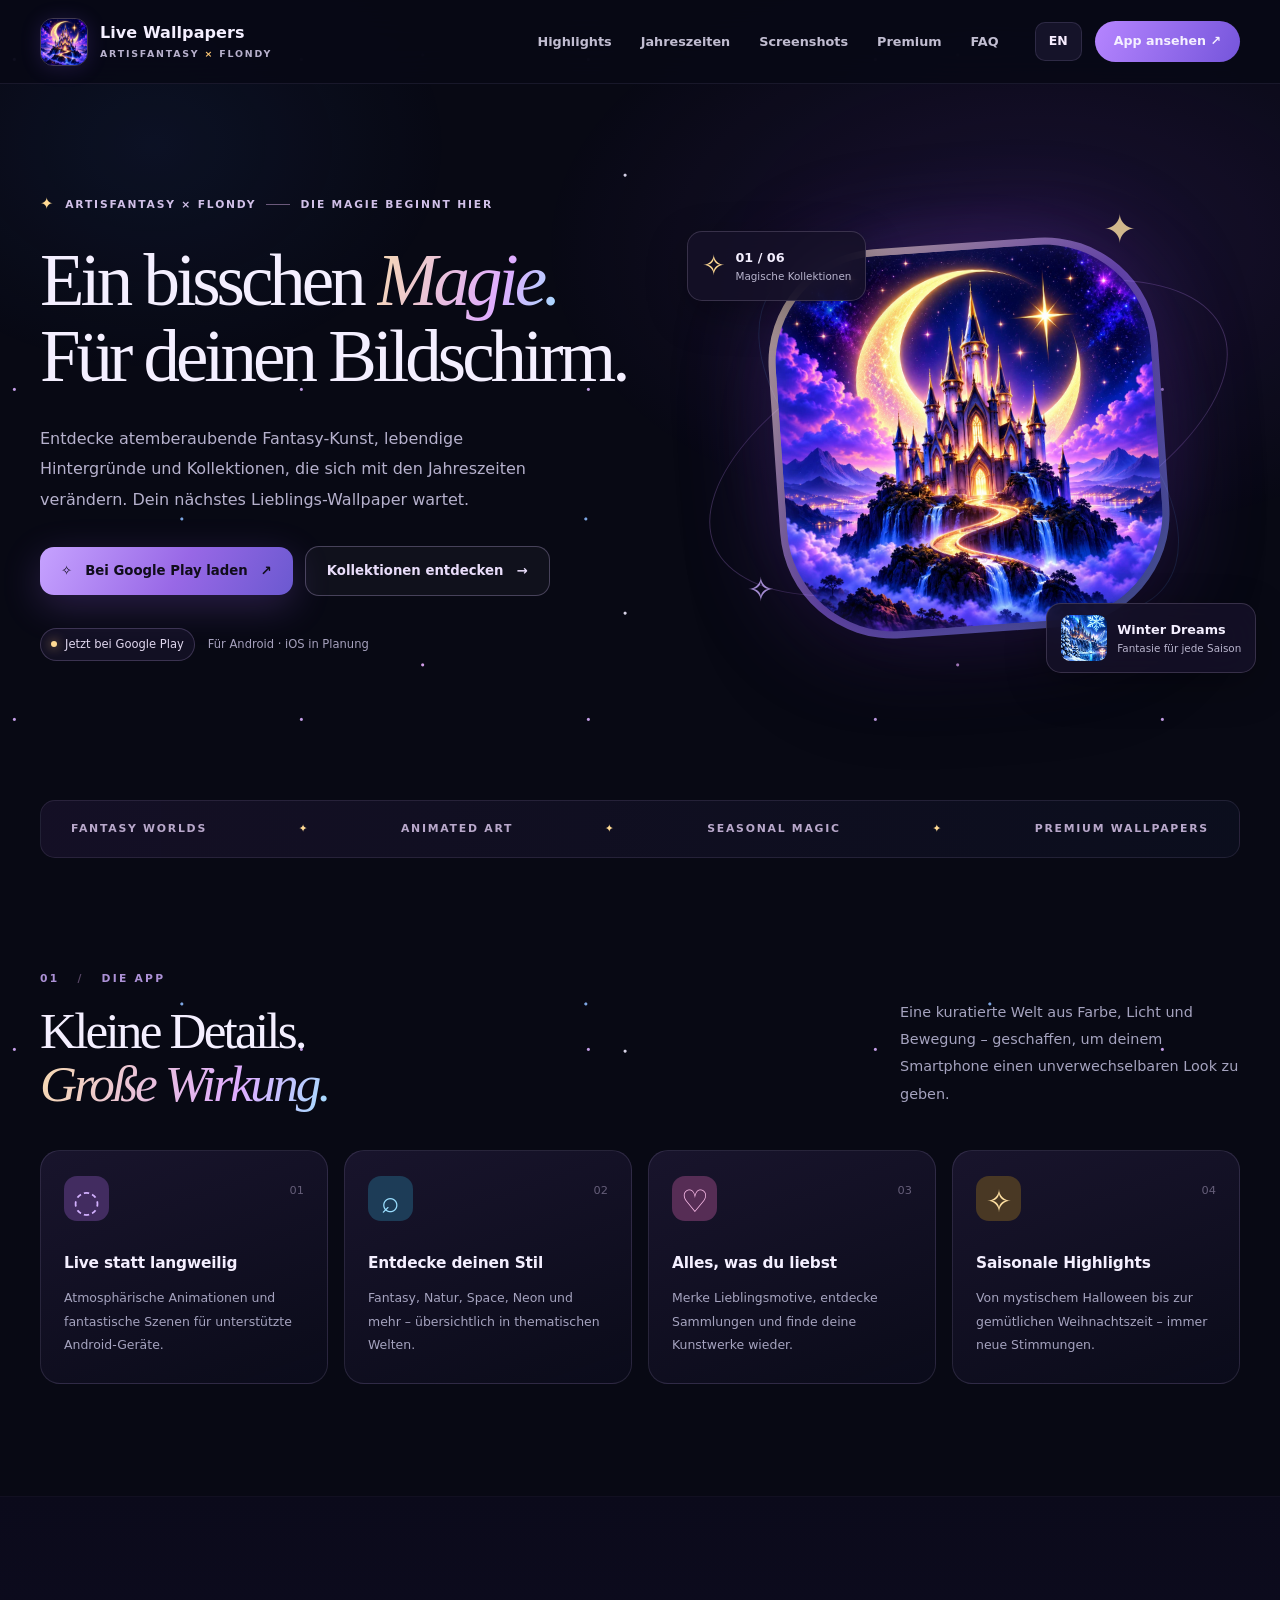
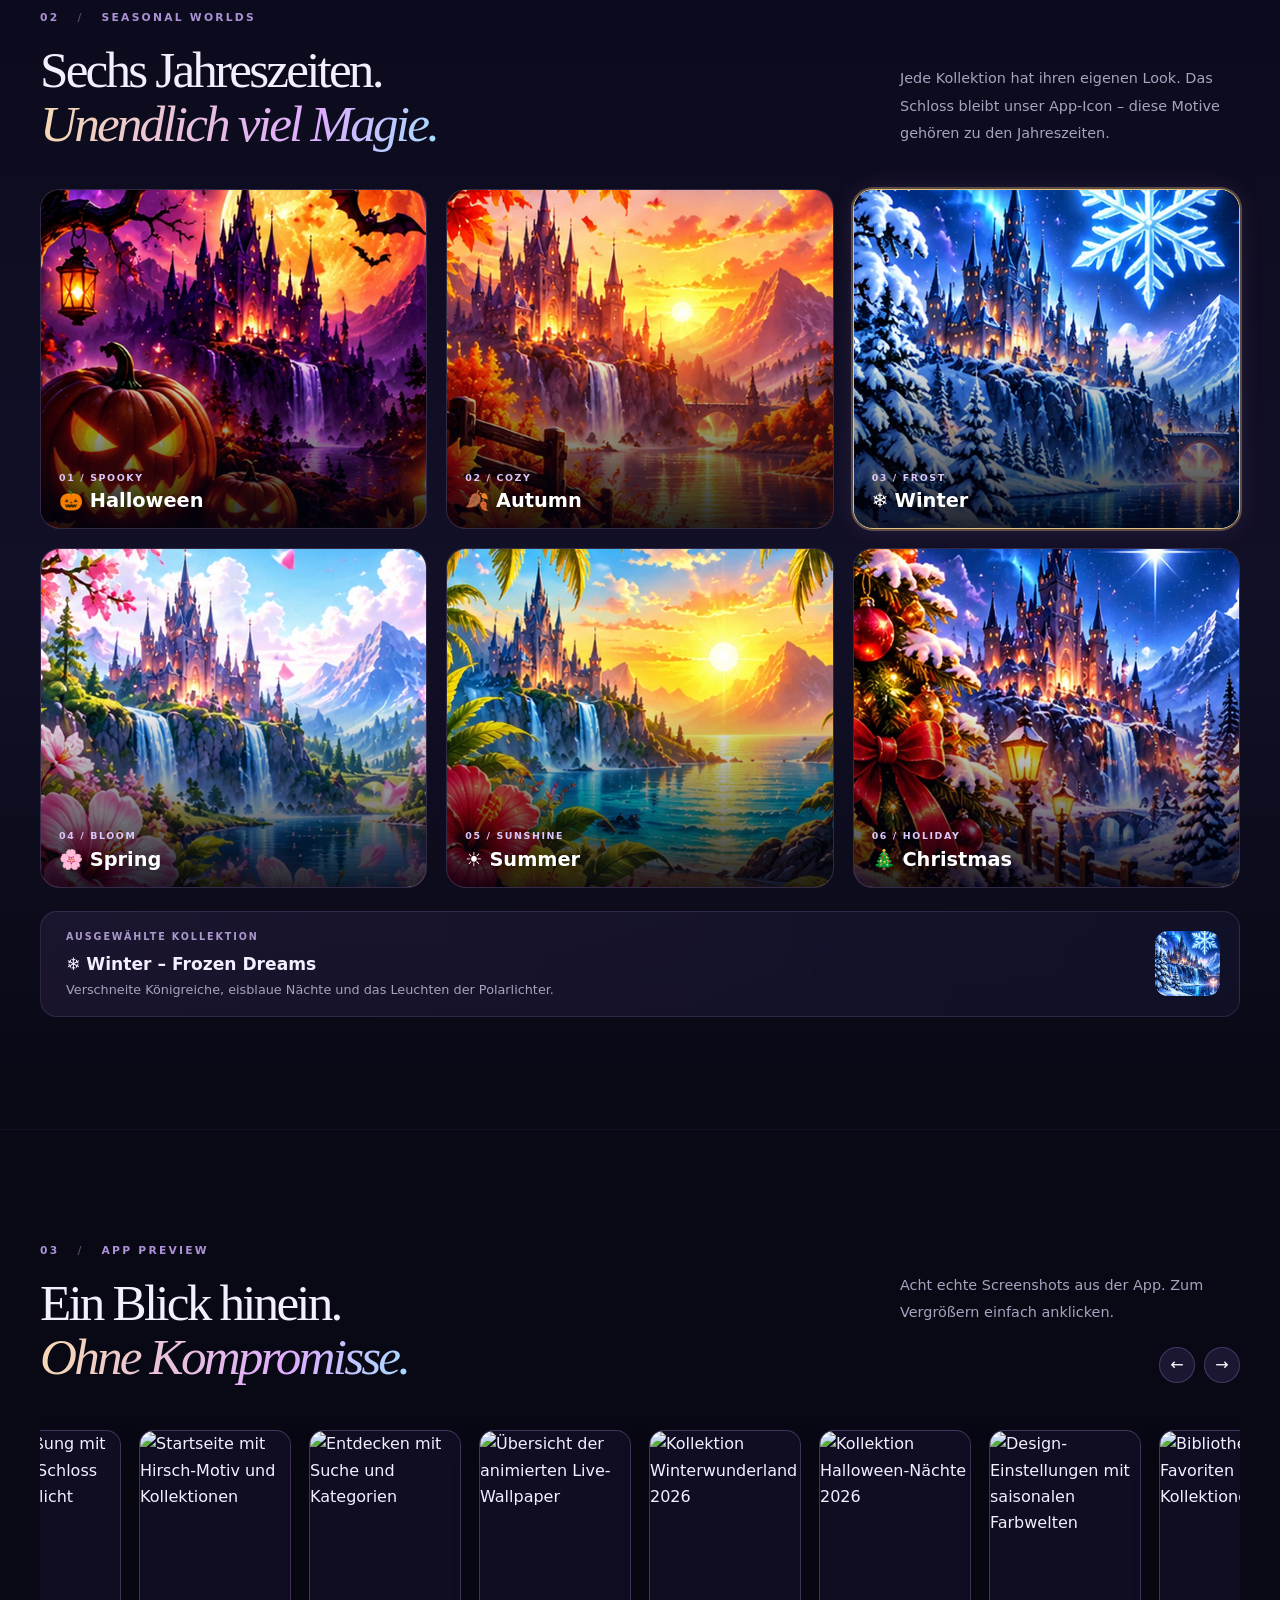
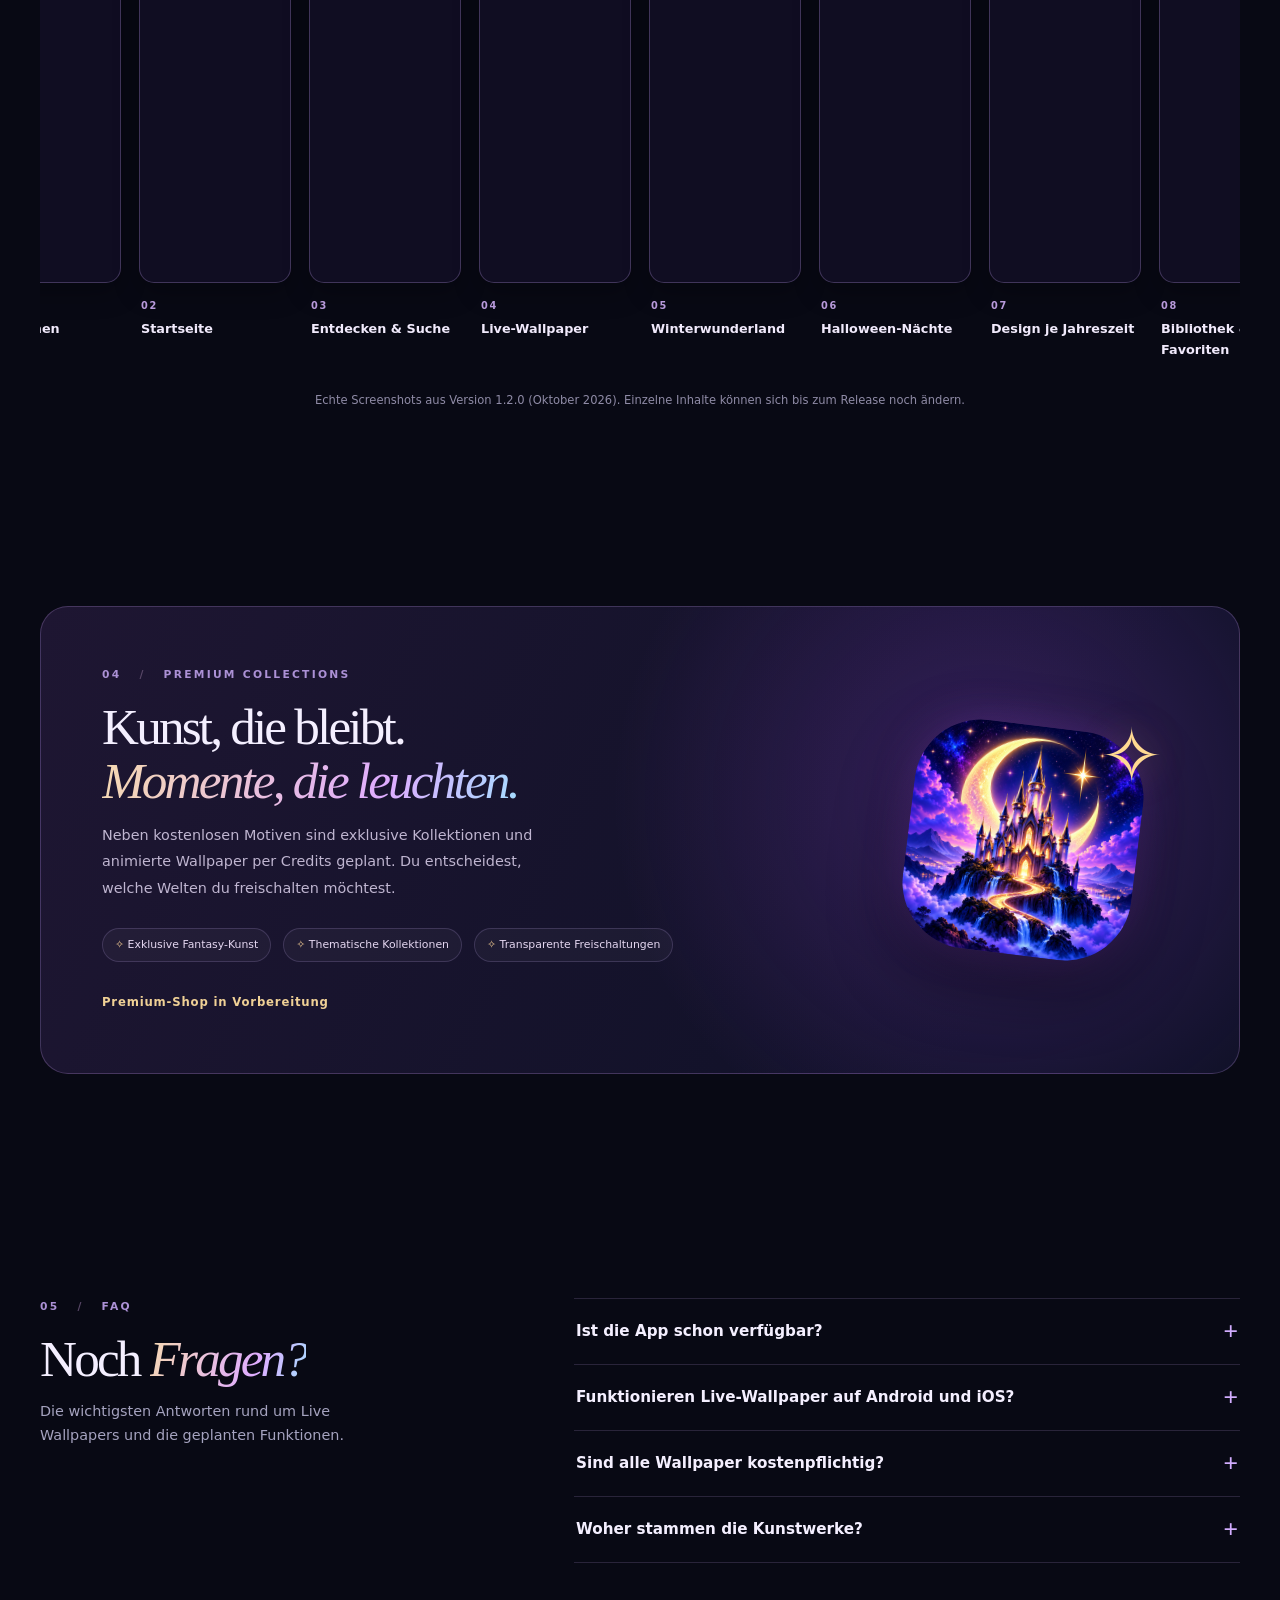
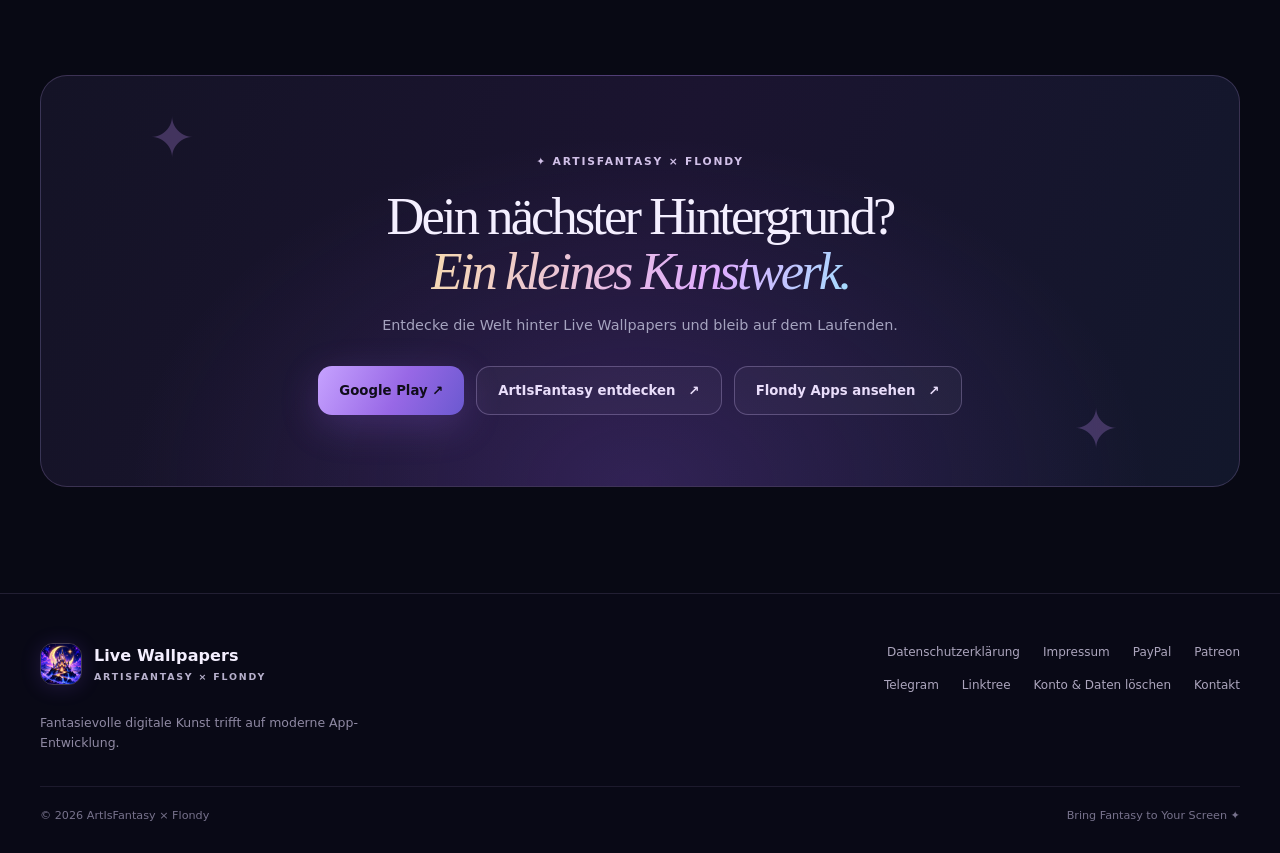
==== commit 43932eaf: "App ist live: Google-Play-Link und Texte aktualisiert Co-Authored-By: Claude Opus 5.5 <noreply@anthr" ====
--- a/index.html
+++ b/index.html
@@ -26,8 +26,8 @@
         <span class="eyebrow"><span class="eyebrow-spark">✦</span> ARTISFANTASY × FLONDY <span class="eyebrow-line"></span> <span data-i18n="heroEyebrow">DIE MAGIE BEGINNT HIER</span></span>
         <h1 id="hero-title" data-i18n-html="heroTitle">Ein bisschen <em>Magie.</em><br>Für deinen Bildschirm.</h1>
         <p class="hero-lead" data-i18n="heroLead">Entdecke atemberaubende Fantasy-Kunst, lebendige Hintergründe und Kollektionen, die sich mit den Jahreszeiten verändern. Dein nächstes Lieblings-Wallpaper wartet.</p>
-        <div class="hero-buttons"><a href="#screenshots" class="button primary"><span aria-hidden="true">✧</span> <span data-i18n="heroPrimary">App-Vorschau ansehen</span> <span aria-hidden="true">↗</span></a><a href="#seasons" class="button outlined"><span data-i18n="heroSecondary">Kollektionen entdecken</span> <span aria-hidden="true">→</span></a></div>
-        <div class="hero-notes"><span class="note-pill"><span class="tiny-dot"></span><span data-i18n="heroSoon">Bald verfügbar</span></span><span data-i18n="heroPlatform">Für Android entwickelt · iOS-Konzept</span></div>
+        <div class="hero-buttons"><a href="https://play.google.com/store/apps/details?id=dev.flondy.wallpapers" target="_blank" rel="noopener" class="button primary"><span aria-hidden="true">✧</span> <span data-i18n="heroPrimary">Bei Google Play laden</span> <span aria-hidden="true">↗</span></a><a href="#seasons" class="button outlined"><span data-i18n="heroSecondary">Kollektionen entdecken</span> <span aria-hidden="true">→</span></a></div>
+        <div class="hero-notes"><span class="note-pill"><span class="tiny-dot"></span><span data-i18n="heroSoon">Jetzt bei Google Play</span></span><span data-i18n="heroPlatform">Für Android · iOS in Planung</span></div>
       </div>
       <div class="hero-visual" aria-label="Live Wallpapers Schloss-App-Icon als Produktvorschau">
         <div class="planet-ring ring-one" aria-hidden="true"></div><div class="planet-ring ring-two" aria-hidden="true"></div>
@@ -79,9 +79,9 @@
 
     <section class="section" id="premium"><div class="container"><div class="premium-box"><div class="premium-content"><div class="kicker">04 <span class="slash">/</span> PREMIUM COLLECTIONS</div><h2 data-i18n-html="premiumTitle">Kunst, die bleibt.<br><em>Momente, die leuchten.</em></h2><p data-i18n="premiumLead">Neben kostenlosen Motiven sind exklusive Kollektionen und animierte Wallpaper per Credits geplant. Du entscheidest, welche Welten du freischalten möchtest.</p><div class="premium-points"><span>✧ <span data-i18n="premiumP1">Exklusive Fantasy-Kunst</span></span><span>✧ <span data-i18n="premiumP2">Thematische Kollektionen</span></span><span>✧ <span data-i18n="premiumP3">Transparente Freischaltungen</span></span></div><span class="premium-soon" data-i18n="premiumSoon">Premium-Shop in Vorbereitung</span></div><div class="premium-art" aria-hidden="true"><div class="premium-art-glow"></div><img src="assets/icon-castle.png" alt="" width="512" height="512"><span class="premium-gem">✧</span></div></div></div></section>
 
-    <section class="section faqs" id="faq"><div class="container faq-grid"><div><div class="kicker">05 <span class="slash">/</span> FAQ</div><h2 data-i18n-html="faqTitle">Noch <em>Fragen?</em></h2><p data-i18n="faqLead">Die wichtigsten Antworten rund um Live Wallpapers und die geplanten Funktionen.</p></div><div class="faq-list"><details><summary data-i18n="faq1Q">Ist die App schon verfügbar?</summary><p data-i18n="faq1A">Die Landingpage zeigt das Designkonzept. Sobald ein offizieller Store-Link vorliegt, wird er hier ergänzt.</p></details><details><summary data-i18n="faq2Q">Funktionieren Live-Wallpaper auf Android und iOS?</summary><p data-i18n="faq2A">Android unterstützt echte animierte Live-Wallpaper. Auf iOS gelten andere Systemgrenzen: Bilder können gespeichert und kompatible Live Photos für die manuelle Einrichtung vorbereitet werden.</p></details><details><summary data-i18n="faq3Q">Sind alle Wallpaper kostenpflichtig?</summary><p data-i18n="faq3A">Geplant ist eine Auswahl kostenloser Motive sowie optionale Premium-Inhalte per Credits. Konkrete Preise werden in der App vor einem Kauf angezeigt.</p></details><details><summary data-i18n="faq4Q">Woher stammen die Kunstwerke?</summary><p data-i18n="faq4A">Das Design und die Motive entstehen unter ArtIsFantasy. Die App wird unter dem Entwicklerbranding Flondy umgesetzt.</p></details></div></div></section>
+    <section class="section faqs" id="faq"><div class="container faq-grid"><div><div class="kicker">05 <span class="slash">/</span> FAQ</div><h2 data-i18n-html="faqTitle">Noch <em>Fragen?</em></h2><p data-i18n="faqLead">Die wichtigsten Antworten rund um Live Wallpapers und die geplanten Funktionen.</p></div><div class="faq-list"><details><summary data-i18n="faq1Q">Ist die App schon verfügbar?</summary><p data-i18n="faq1A">Ja. Live Wallpapers gibt es für Android bei Google Play. Den Link findest du oben auf dieser Seite.</p></details><details><summary data-i18n="faq2Q">Funktionieren Live-Wallpaper auf Android und iOS?</summary><p data-i18n="faq2A">Android unterstützt echte animierte Live-Wallpaper. Auf iOS gelten andere Systemgrenzen: Bilder können gespeichert und kompatible Live Photos für die manuelle Einrichtung vorbereitet werden.</p></details><details><summary data-i18n="faq3Q">Sind alle Wallpaper kostenpflichtig?</summary><p data-i18n="faq3A">Geplant ist eine Auswahl kostenloser Motive sowie optionale Premium-Inhalte per Credits. Konkrete Preise werden in der App vor einem Kauf angezeigt.</p></details><details><summary data-i18n="faq4Q">Woher stammen die Kunstwerke?</summary><p data-i18n="faq4A">Das Design und die Motive entstehen unter ArtIsFantasy. Die App wird unter dem Entwicklerbranding Flondy umgesetzt.</p></details></div></div></section>
 
-    <section class="cta-section"><div class="container"><div class="cta-panel"><span class="eyebrow">✦ ARTISFANTASY × FLONDY</span><h2 data-i18n-html="ctaTitle">Dein nächster Hintergrund?<br><em>Ein kleines Kunstwerk.</em></h2><p data-i18n="ctaLead">Entdecke die Welt hinter Live Wallpapers und bleib auf dem Laufenden.</p><div class="cta-links"><a class="button primary" href="https://www.deviantart.com/artisfantasy/gallery" rel="noopener noreferrer" target="_blank"><span data-i18n="ctaArt">ArtIsFantasy entdecken</span> ↗</a><a class="button outlined" href="https://flondy.github.io/app-store/" rel="noopener noreferrer" target="_blank"><span data-i18n="ctaDev">Flondy Apps ansehen</span> ↗</a></div></div></div></section>
+    <section class="cta-section"><div class="container"><div class="cta-panel"><span class="eyebrow">✦ ARTISFANTASY × FLONDY</span><h2 data-i18n-html="ctaTitle">Dein nächster Hintergrund?<br><em>Ein kleines Kunstwerk.</em></h2><p data-i18n="ctaLead">Entdecke die Welt hinter Live Wallpapers und bleib auf dem Laufenden.</p><div class="cta-links"><a class="button primary" href="https://play.google.com/store/apps/details?id=dev.flondy.wallpapers" rel="noopener" target="_blank">Google Play ↗</a><a class="button outlined" href="https://www.deviantart.com/artisfantasy/gallery" rel="noopener noreferrer" target="_blank"><span data-i18n="ctaArt">ArtIsFantasy entdecken</span> ↗</a><a class="button outlined" href="https://flondy.github.io/app-store/" rel="noopener noreferrer" target="_blank"><span data-i18n="ctaDev">Flondy Apps ansehen</span> ↗</a></div></div></div></section>
   </main>
   <footer class="site-footer"><div class="container footer-main"><div><a class="brand" href="index.html"><img src="assets/icon-castle.png" alt="" width="42" height="42"><span><strong>Live Wallpapers</strong><small>ARTISFANTASY × FLONDY</small></span></a><p data-i18n="footerIntro">Fantasievolle digitale Kunst trifft auf moderne App-Entwicklung.</p></div><div class="footer-links"><a href="datenschutz.html" data-legal-link data-i18n="footerPrivacy">Datenschutzerklärung</a><a href="https://flondy.github.io/app-store/impressum.html" data-legal-link data-i18n="footerImprint">Impressum</a><a href="https://www.paypal.com/paypalme/MSingle72" target="_blank" rel="noopener">PayPal</a><a href="https://www.patreon.com/cw/Flondy" target="_blank" rel="noopener">Patreon</a><a href="https://t.me/Flondy" target="_blank" rel="noopener">Telegram</a><a href="https://linktr.ee/flondy" target="_blank" rel="noopener">Linktree</a><a href="konto-loeschen.html" data-legal-link data-i18n="footerDelete">Konto & Daten löschen</a><a href="mailto:flondy.dev@gmail.com" data-i18n="footerContact">Kontakt</a></div></div><div class="container footer-bottom"><span>© <span id="year">2026</span> ArtIsFantasy × Flondy</span><span data-i18n="footerTag">Bring Fantasy to Your Screen ✦</span></div></footer>
   <dialog id="preview-dialog" class="preview-dialog" aria-labelledby="dialog-caption"><div class="dialog-head"><span id="dialog-caption">App-Vorschau</span><button id="dialog-close" type="button" aria-label="Schließen">✕</button></div><img id="dialog-image" src="assets/app-shot-01-large.webp" alt="Vergrößerte App-Vorschau" width="540" height="960"></dialog>
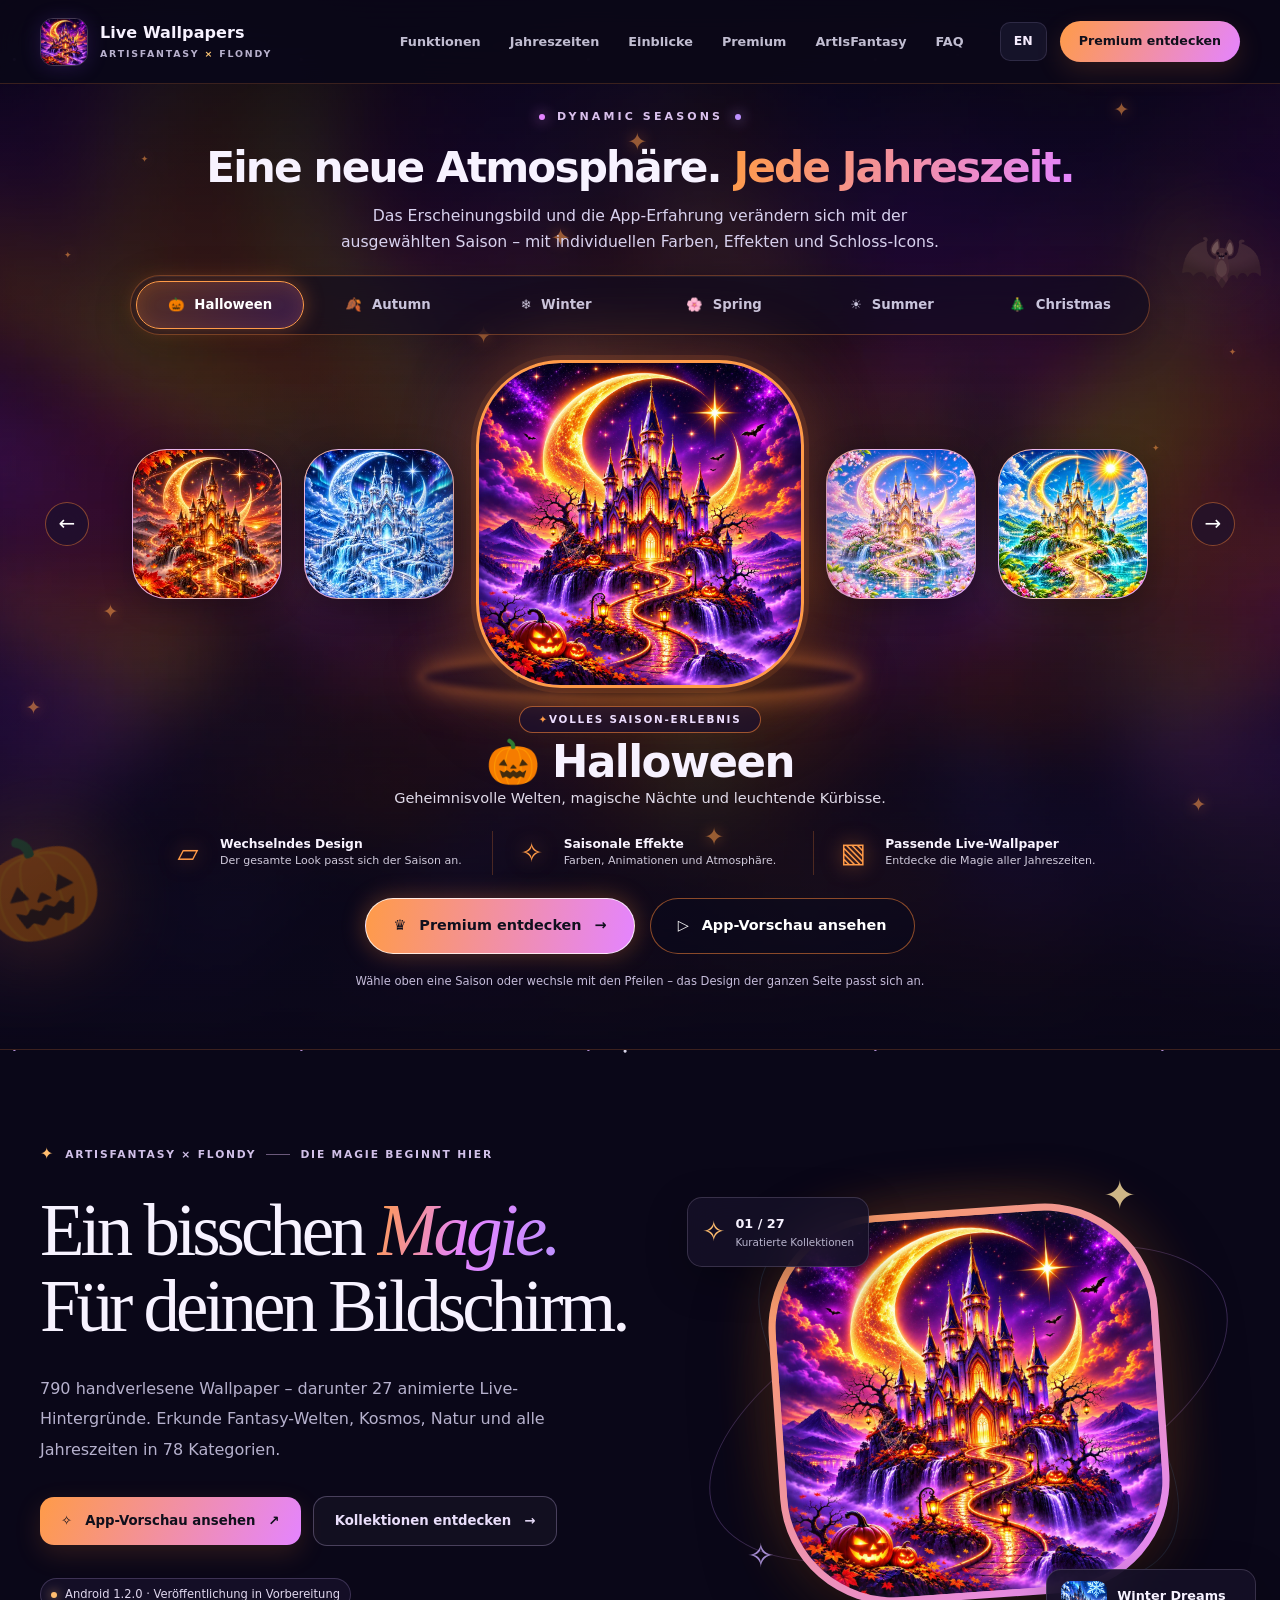
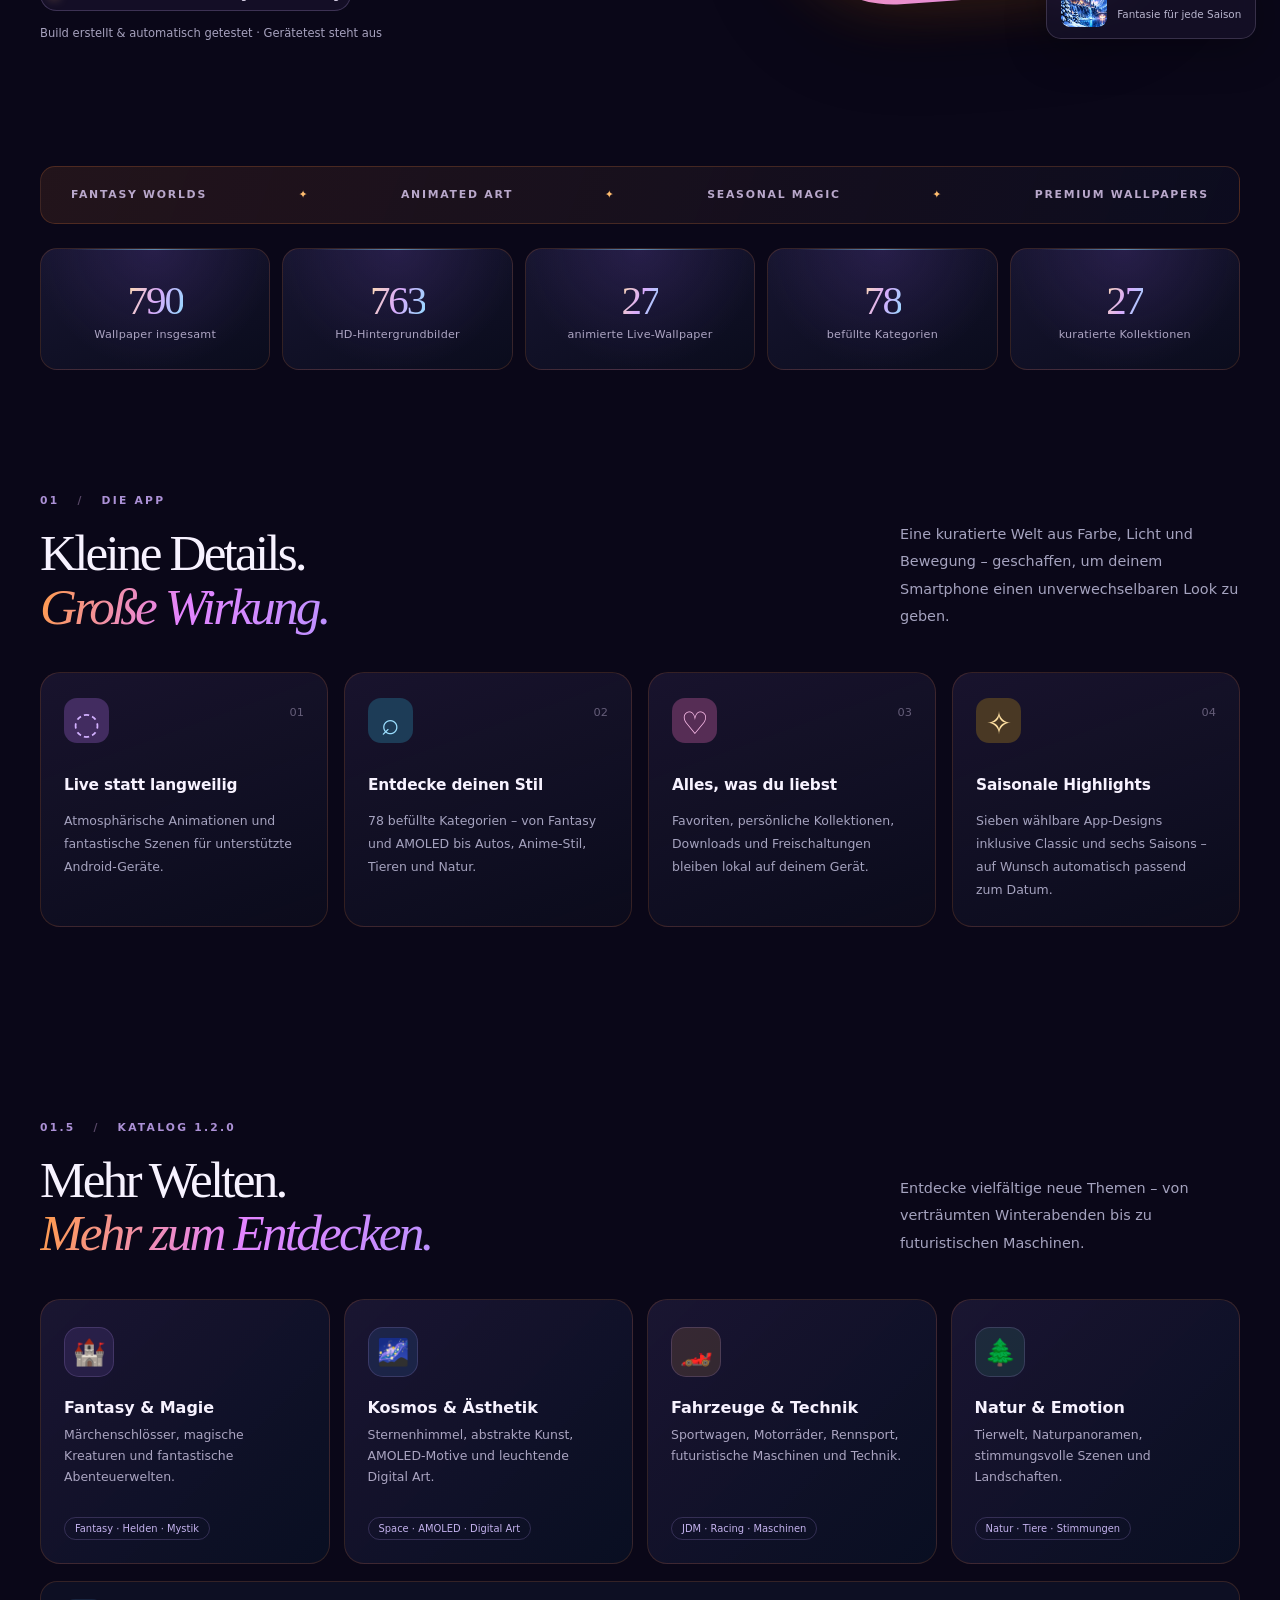
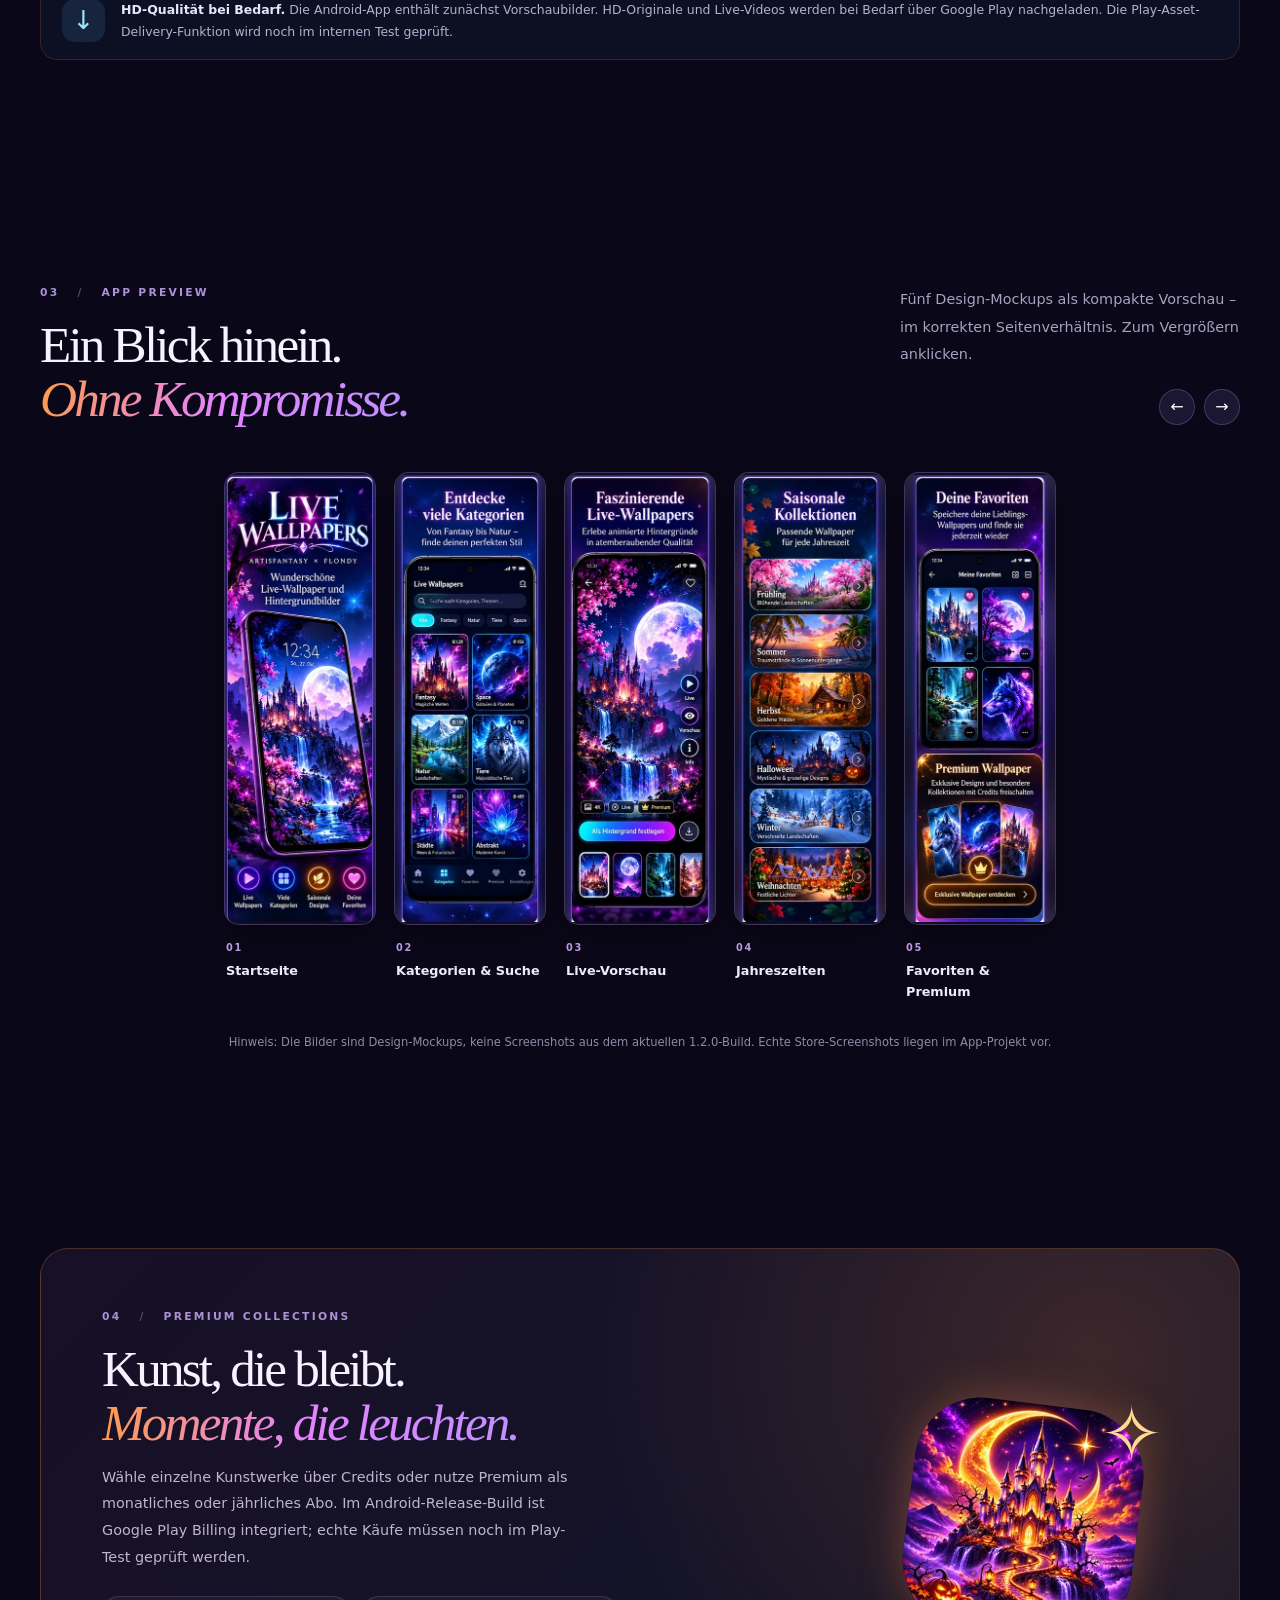
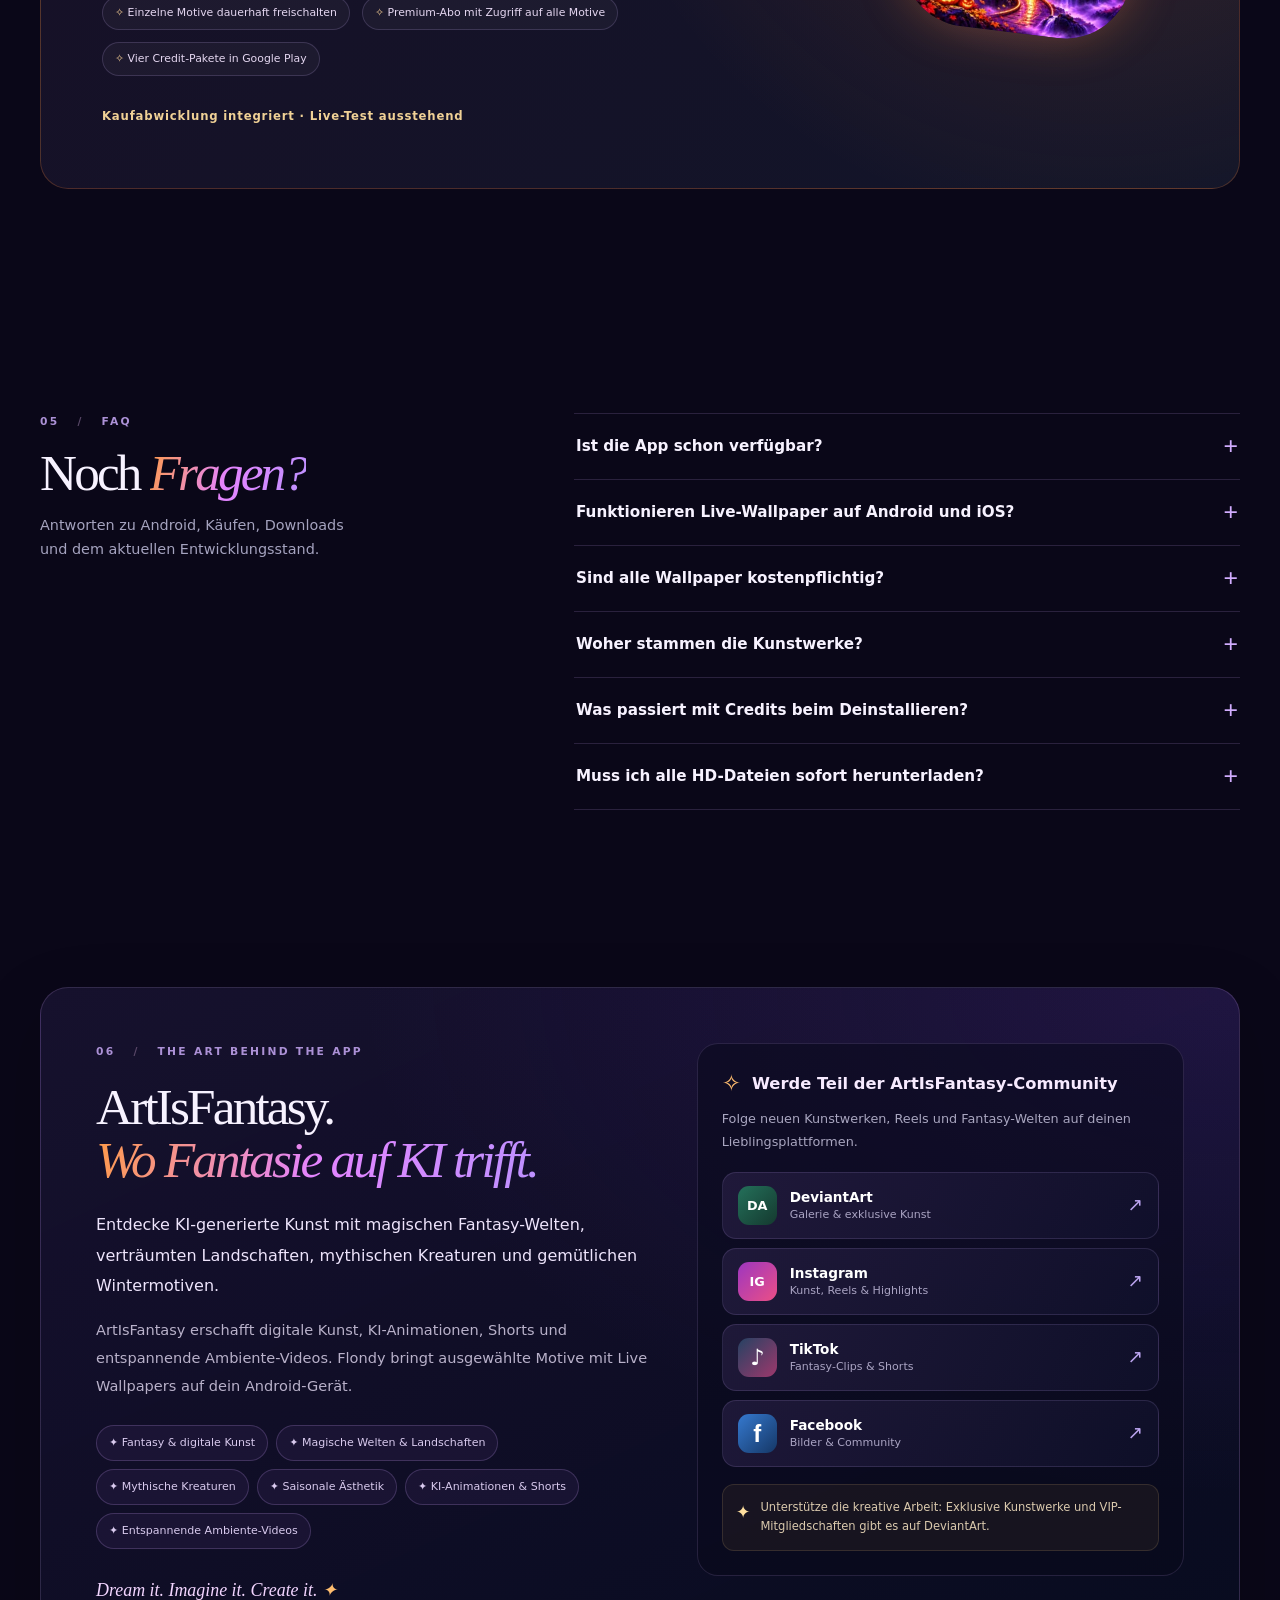
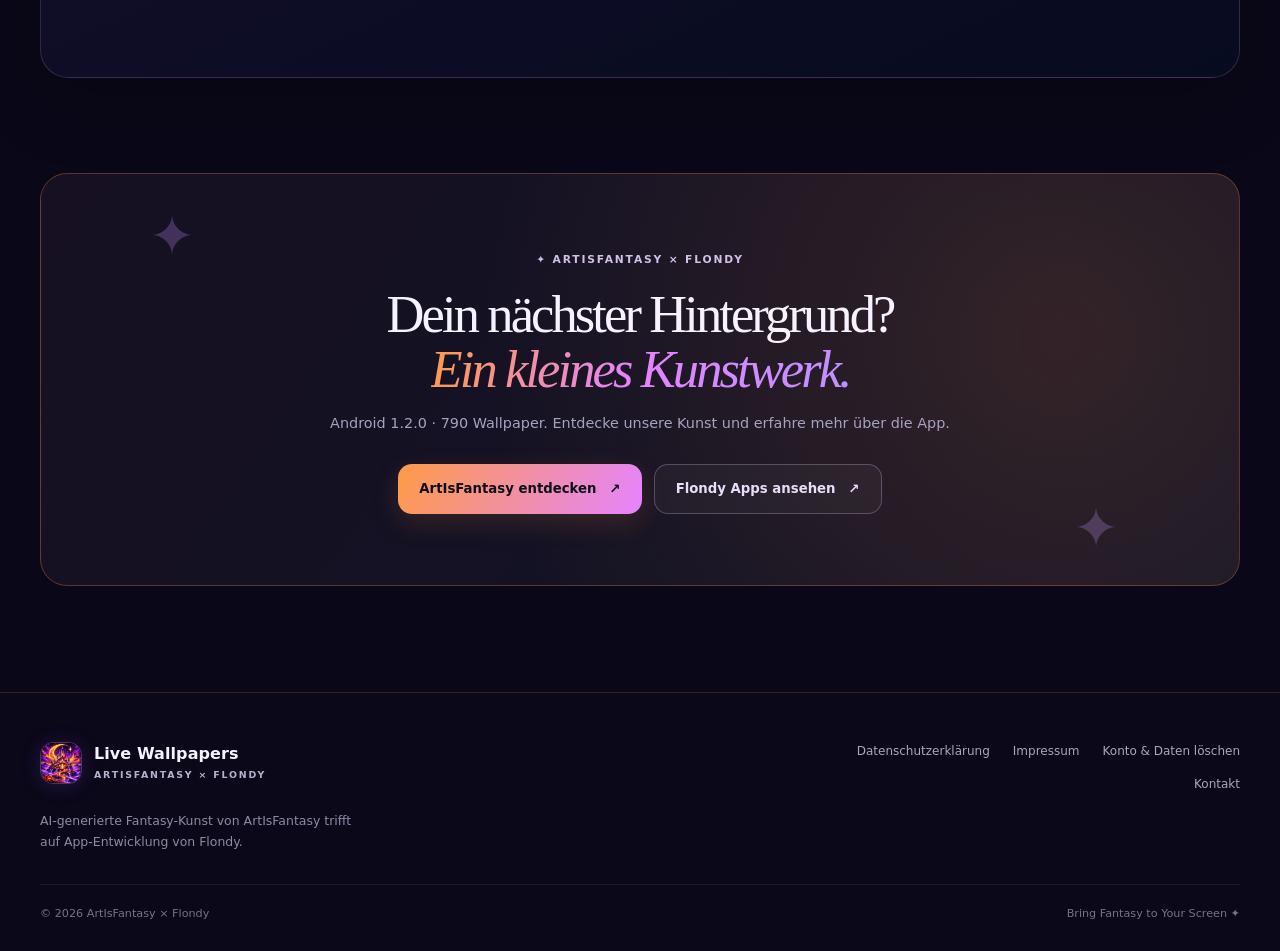
==== commit af3d1931: "Landingpage V4: Seasonal Experience, interaktive Saison-Schlösser (Archiv) Archiv-Commit: originaler" ====
--- a/index.html
+++ b/index.html
@@ -3,88 +3,181 @@
 <head>
   <meta charset="UTF-8"><meta name="viewport" content="width=device-width, initial-scale=1">
   <meta name="theme-color" content="#090915"><meta name="color-scheme" content="dark">
-  <meta name="description" content="Live Wallpapers by ArtIsFantasy × Flondy: Magische Fantasy-Wallpaper, Live-Hintergründe, saisonale Kunst und eine inspirierende App-Vorschau.">
-  <meta property="og:type" content="website"><meta property="og:title" content="Live Wallpapers – Bring Fantasy to Your Screen"><meta property="og:description" content="Entdecke magische Fantasy-Welten, saisonale Kollektionen und Live-Wallpaper.">
+  <meta name="description" content="ArtIsFantasy: Live Wallpapers – 790 Wallpaper, darunter 27 Live-Hintergründe, 78 Kategorien und 27 Kollektionen. Fantasy, Kosmos, Natur und saisonale Designs.">
+  <meta property="og:type" content="website"><meta property="og:title" content="Live Wallpapers – Bring Fantasy to Your Screen"><meta property="og:description" content="790 Wallpaper · 27 animierte Live-Hintergründe · 78 Kategorien · 27 Kollektionen. Entdecke ArtIsFantasy Live Wallpapers für Android.">
   <meta property="og:image" content="assets/share.jpg"><meta name="twitter:card" content="summary_large_image">
-  <link rel="icon" type="image/png" href="assets/favicon.png"><link rel="apple-touch-icon" href="assets/icon-castle.png">
-  <link rel="preload" as="image" href="assets/castle-large.webp"><link rel="stylesheet" href="assets/styles.css">
+  <link rel="icon" type="image/png" href="assets/favicon-halloween.png"><link rel="apple-touch-icon" href="assets/app-icons/halloween.png">
+  <link rel="preload" as="image" href="assets/castle-halloween-full.webp"><link rel="stylesheet" href="assets/styles.css">
   <title>Live Wallpapers – ArtIsFantasy × Flondy</title>
 </head>
-<body data-page="home">
+<body data-page="home" data-active-season="halloween">
   <a class="skip-link" href="#main">Zum Hauptinhalt</a>
-  <div class="background-stars" aria-hidden="true"></div>
+  <div class="background-stars" aria-hidden="true"></div><div class="page-season-glow" aria-hidden="true"></div>
   <header class="site-header"><div class="container nav-shell">
-    <a class="brand" href="index.html" aria-label="Live Wallpapers – Home"><img src="assets/icon-castle.png" alt="" width="46" height="46"><span><strong>Live Wallpapers</strong><small>ARTISFANTASY <b>×</b> FLONDY</small></span></a>
+    <a class="brand" href="index.html" aria-label="Live Wallpapers – Home"><img src="assets/castle-halloween-small.webp" data-theme-logo alt="" width="46" height="46"><span><strong>Live Wallpapers</strong><small>ARTISFANTASY <b>×</b> FLONDY</small></span></a>
     <nav class="nav-links" id="site-menu" aria-label="Hauptnavigation">
-      <a href="#features" data-i18n="navFeatures">Highlights</a><a href="#seasons" data-i18n="navSeasons">Jahreszeiten</a><a href="#screenshots" data-i18n="navScreens">Screenshots</a><a href="#premium">Premium</a><a href="#faq">FAQ</a>
+      <a href="#features" data-i18n="navFeatures">Highlights</a><a href="#seasons" data-i18n="navSeasons">Jahreszeiten</a><a href="#screenshots" data-i18n="navScreens">Screenshots</a><a href="#premium">Premium</a><a href="#artisfantasy">ArtIsFantasy</a><a href="#faq">FAQ</a>
     </nav>
-    <div class="nav-actions"><button type="button" class="lang-toggle" data-lang-toggle aria-label="Switch to English">EN</button><a class="nav-cta" href="#screenshots" data-i18n="navCTA">App ansehen <span aria-hidden="true">↗</span></a><button class="menu-toggle" id="menu-toggle" aria-label="Menü öffnen" aria-controls="site-menu" aria-expanded="false" type="button"><span></span><span></span><span></span></button></div>
+    <div class="nav-actions"><button type="button" class="lang-toggle" data-lang-toggle aria-label="Switch to English">EN</button><a class="nav-cta" href="#premium" data-i18n="navCTA">App ansehen <span aria-hidden="true">↗</span></a><button class="menu-toggle" id="menu-toggle" aria-label="Menü öffnen" aria-controls="site-menu" aria-expanded="false" type="button"><span></span><span></span><span></span></button></div>
   </div></header>
   <main id="main">
+
+    <!-- V4: fully functional, page-wide seasonal theme switcher -->
+    <section class="season-experience" id="seasons" aria-labelledby="experience-title">
+      <div class="experience-background visible" id="season-bg-a" aria-hidden="true" style="background-image:url('assets/castle-halloween-ambient.webp')"></div>
+      <div class="experience-background" id="season-bg-b" aria-hidden="true"></div>
+      <div class="experience-noise" aria-hidden="true"></div>
+      <div class="experience-decor decor-left" aria-hidden="true"><span id="season-decor-left">🎃</span></div>
+      <div class="experience-decor decor-right" aria-hidden="true"><span id="season-decor-right">✦</span></div>
+      <div class="season-particles" id="season-particles" aria-hidden="true"></div>
+      <div class="container experience-content">
+        <div class="experience-heading">
+          <span class="experience-kicker"><span class="kicker-dot"></span><span data-i18n="experienceEyebrow">DYNAMIC SEASONS</span><span class="kicker-dot alt"></span></span>
+          <h1 id="experience-title" data-i18n-html="experienceTitle">Eine neue Atmosphäre. <em>Jede Jahreszeit.</em></h1>
+          <p data-i18n="experienceLead">Das Erscheinungsbild und die App-Erfahrung verändern sich mit der ausgewählten Saison – mit individuellen Farben, Effekten und Schloss-Icons.</p>
+        </div>
+        <div class="experience-switch" role="tablist" aria-label="Saisonales Design" id="experience-switch">
+          <button type="button" role="tab" aria-selected="true" data-season="halloween"><span aria-hidden="true">🎃</span> Halloween</button>
+          <button type="button" role="tab" aria-selected="false" data-season="autumn"><span aria-hidden="true">🍂</span> Autumn</button>
+          <button type="button" role="tab" aria-selected="false" data-season="winter"><span aria-hidden="true">❄️</span> Winter</button>
+          <button type="button" role="tab" aria-selected="false" data-season="spring"><span aria-hidden="true">🌸</span> Spring</button>
+          <button type="button" role="tab" aria-selected="false" data-season="summer"><span aria-hidden="true">☀️</span> Summer</button>
+          <button type="button" role="tab" aria-selected="false" data-season="christmas"><span aria-hidden="true">🎄</span> Christmas</button>
+        </div>
+        <div class="experience-stage">
+          <button class="experience-arrow left" id="season-prev" type="button" aria-label="Vorherige Jahreszeit">&#8592;</button>
+          <div class="experience-icons" id="experience-icons" aria-label="Schloss-Icons der Jahreszeiten">
+            <button class="experience-icon" type="button" data-slot="-2" aria-label="Saison auswählen"><img src="assets/castle-autumn-small.webp" alt="" width="220" height="220"></button>
+            <button class="experience-icon" type="button" data-slot="-1" aria-label="Saison auswählen"><img src="assets/castle-winter-small.webp" alt="" width="220" height="220"></button>
+            <button class="experience-icon active" type="button" data-slot="0" aria-label="Aktuelle Saison"><img src="assets/castle-halloween-full.webp" alt="" width="960" height="960" fetchpriority="high"></button>
+            <button class="experience-icon" type="button" data-slot="1" aria-label="Saison auswählen"><img src="assets/castle-spring-small.webp" alt="" width="220" height="220"></button>
+            <button class="experience-icon" type="button" data-slot="2" aria-label="Saison auswählen"><img src="assets/castle-summer-small.webp" alt="" width="220" height="220"></button>
+          </div>
+          <button class="experience-arrow right" id="season-next" type="button" aria-label="Nächste Jahreszeit">&#8594;</button>
+          <div class="experience-icon-glow" aria-hidden="true"></div>
+        </div>
+        <div class="experience-current" aria-live="polite" aria-atomic="true">
+          <span class="experience-micro"><span aria-hidden="true">✦</span> <span data-i18n="experienceSelection">VOLLES SAISON-ERLEBNIS</span></span>
+          <h2 id="experience-season-title">🎃 Halloween</h2>
+          <p id="experience-season-description">Geheimnisvolle Welten, magische Nächte und leuchtende Kürbisse.</p>
+        </div>
+        <div class="experience-features">
+          <div class="experience-feature"><span class="experience-feature-icon">▱</span><span><strong data-i18n="experienceFeature1">Wechselndes Design</strong><small data-i18n="experienceFeature1Text">Der gesamte Look passt sich der Saison an.</small></span></div>
+          <div class="experience-feature"><span class="experience-feature-icon">✧</span><span><strong data-i18n="experienceFeature2">Saisonale Effekte</strong><small data-i18n="experienceFeature2Text">Farben, Animationen und Atmosphäre.</small></span></div>
+          <div class="experience-feature"><span class="experience-feature-icon">▧</span><span><strong data-i18n="experienceFeature3">Passende Live-Wallpaper</strong><small data-i18n="experienceFeature3Text">Entdecke die Magie aller Jahreszeiten.</small></span></div>
+        </div>
+        <div class="experience-actions">
+          <a class="button season-primary" href="#premium"><span aria-hidden="true">♛</span><span data-i18n="experiencePrimary">Premium entdecken</span><span aria-hidden="true">→</span></a>
+          <a class="button season-outlined" href="#screenshots"><span aria-hidden="true">▷</span><span data-i18n="experienceSecondary">App-Vorschau ansehen</span></a>
+        </div>
+        <p class="experience-tip" data-i18n="experienceTip">Wähle oben eine Saison oder wechsle mit den Pfeilen – das Design der ganzen Seite passt sich an.</p>
+      </div>
+    </section>
+
     <section class="hero container" aria-labelledby="hero-title">
       <div class="hero-copy">
         <span class="eyebrow"><span class="eyebrow-spark">✦</span> ARTISFANTASY × FLONDY <span class="eyebrow-line"></span> <span data-i18n="heroEyebrow">DIE MAGIE BEGINNT HIER</span></span>
         <h1 id="hero-title" data-i18n-html="heroTitle">Ein bisschen <em>Magie.</em><br>Für deinen Bildschirm.</h1>
-        <p class="hero-lead" data-i18n="heroLead">Entdecke atemberaubende Fantasy-Kunst, lebendige Hintergründe und Kollektionen, die sich mit den Jahreszeiten verändern. Dein nächstes Lieblings-Wallpaper wartet.</p>
-        <div class="hero-buttons"><a href="https://play.google.com/store/apps/details?id=dev.flondy.wallpapers" target="_blank" rel="noopener" class="button primary"><span aria-hidden="true">✧</span> <span data-i18n="heroPrimary">Bei Google Play laden</span> <span aria-hidden="true">↗</span></a><a href="#seasons" class="button outlined"><span data-i18n="heroSecondary">Kollektionen entdecken</span> <span aria-hidden="true">→</span></a></div>
-        <div class="hero-notes"><span class="note-pill"><span class="tiny-dot"></span><span data-i18n="heroSoon">Jetzt bei Google Play</span></span><span data-i18n="heroPlatform">Für Android · iOS in Planung</span></div>
+        <p class="hero-lead" data-i18n="heroLead">790 handverlesene Wallpaper – darunter 27 animierte Live-Hintergründe. Erkunde Fantasy-Welten, Kosmos, Natur und alle Jahreszeiten in 78 Kategorien.</p>
+        <div class="hero-buttons"><a href="#screenshots" class="button primary"><span aria-hidden="true">✧</span> <span data-i18n="heroPrimary">App-Vorschau ansehen</span> <span aria-hidden="true">↗</span></a><a href="#seasons" class="button outlined"><span data-i18n="heroSecondary">Kollektionen entdecken</span> <span aria-hidden="true">→</span></a></div>
+        <div class="hero-notes"><span class="note-pill"><span class="tiny-dot"></span><span data-i18n="heroSoon">Android 1.2.0 · Veröffentlichung in Vorbereitung</span></span><span data-i18n="heroPlatform">Build erstellt & automatisch getestet · Gerätetest steht aus</span></div>
       </div>
       <div class="hero-visual" aria-label="Live Wallpapers Schloss-App-Icon als Produktvorschau">
         <div class="planet-ring ring-one" aria-hidden="true"></div><div class="planet-ring ring-two" aria-hidden="true"></div>
-        <div class="hero-icon-frame"><img src="assets/castle-large.webp" alt="Live Wallpapers App-Icon: verzaubertes Schloss vor einer goldenen Mondsichel" width="980" height="980" fetchpriority="high"><div class="icon-shimmer" aria-hidden="true"></div></div>
+        <div class="hero-icon-frame"><img src="assets/castle-halloween-full.webp" data-theme-large-icon alt="Live Wallpapers: Saisonales Schloss-App-Icon" width="980" height="980" fetchpriority="high"><div class="icon-shimmer" aria-hidden="true"></div></div>
         <div class="hero-halo hero-halo-a" aria-hidden="true">✦</div><div class="hero-halo hero-halo-b" aria-hidden="true">✧</div>
-        <div class="float-info float-top"><span class="info-asterisk">✧</span><span><strong>01 / 06</strong><small data-i18n="heroFloatTop">Magische Kollektionen</small></span></div>
+        <div class="float-info float-top"><span class="info-asterisk">✧</span><span><strong>01 / 27</strong><small data-i18n="heroFloatTop">Magische Kollektionen</small></span></div>
         <div class="float-info float-bottom"><img src="assets/season-winter-tiny.webp" alt="" width="46" height="46"><span><strong data-i18n="heroFloatTitle">Winter Dreams</strong><small data-i18n="heroFloatBottom">Fantasie für jede Saison</small></span></div>
       </div>
     </section>
     <div class="hero-ribbon container" aria-label="Designschwerpunkte"><span>FANTASY WORLDS</span><span class="ribbon-star">✦</span><span>ANIMATED ART</span><span class="ribbon-star">✦</span><span>SEASONAL MAGIC</span><span class="ribbon-star">✦</span><span>PREMIUM WALLPAPERS</span></div>
 
+    <section class="stats-section container" aria-label="App-Katalog in Zahlen">
+      <div class="stat-card"><strong>790</strong><span data-i18n="stat1">Wallpaper insgesamt</span></div>
+      <div class="stat-card"><strong>763</strong><span data-i18n="stat2">HD-Hintergrundbilder</span></div>
+      <div class="stat-card"><strong>27</strong><span data-i18n="stat3">animierte Live-Wallpaper</span></div>
+      <div class="stat-card"><strong>78</strong><span data-i18n="stat4">befüllte Kategorien</span></div>
+      <div class="stat-card"><strong>27</strong><span data-i18n="stat5">kuratierte Kollektionen</span></div>
+    </section>
+
     <section class="section" id="features"><div class="container">
       <div class="section-top"><div><div class="kicker">01 <span class="slash">/</span> <span data-i18n="featureKicker">DIE APP</span></div><h2 data-i18n-html="featureTitle">Kleine Details.<br><em>Große Wirkung.</em></h2></div><p class="section-aside" data-i18n="featureLead">Eine kuratierte Welt aus Farbe, Licht und Bewegung – geschaffen, um deinem Smartphone einen unverwechselbaren Look zu geben.</p></div>
       <div class="feature-grid">
         <article class="feature-card"><div class="feature-icon purple">◌</div><span class="feature-number">01</span><h3 data-i18n="feature1Title">Live statt langweilig</h3><p data-i18n="feature1Text">Atmosphärische Animationen und fantastische Szenen für unterstützte Android-Geräte.</p></article>
-        <article class="feature-card"><div class="feature-icon blue">⌕</div><span class="feature-number">02</span><h3 data-i18n="feature2Title">Entdecke deinen Stil</h3><p data-i18n="feature2Text">Fantasy, Natur, Space, Neon und mehr – übersichtlich in thematischen Welten.</p></article>
-        <article class="feature-card"><div class="feature-icon pink">♡</div><span class="feature-number">03</span><h3 data-i18n="feature3Title">Alles, was du liebst</h3><p data-i18n="feature3Text">Merke Lieblingsmotive, entdecke Sammlungen und finde deine Kunstwerke wieder.</p></article>
-        <article class="feature-card"><div class="feature-icon gold">✧</div><span class="feature-number">04</span><h3 data-i18n="feature4Title">Saisonale Highlights</h3><p data-i18n="feature4Text">Von mystischem Halloween bis zur gemütlichen Weihnachtszeit – immer neue Stimmungen.</p></article>
+        <article class="feature-card"><div class="feature-icon blue">⌕</div><span class="feature-number">02</span><h3 data-i18n="feature2Title">Entdecke deinen Stil</h3><p data-i18n="feature2Text">78 befüllte Kategorien – von Fantasy und AMOLED bis Autos, Anime-Stil, Tieren und Natur.</p></article>
+        <article class="feature-card"><div class="feature-icon pink">♡</div><span class="feature-number">03</span><h3 data-i18n="feature3Title">Alles, was du liebst</h3><p data-i18n="feature3Text">Favoriten, persönliche Kollektionen, Downloads und Freischaltungen bleiben lokal auf deinem Gerät.</p></article>
+        <article class="feature-card"><div class="feature-icon gold">✧</div><span class="feature-number">04</span><h3 data-i18n="feature4Title">Saisonale Highlights</h3><p data-i18n="feature4Text">Sieben wählbare App-Designs inklusive Classic und sechs Saisons – auf Wunsch automatisch passend zum Datum.</p></article>
       </div>
     </div></section>
 
-    <section class="section seasons-section" id="seasons"><div class="container">
-      <div class="section-top seasons-header"><div><div class="kicker">02 <span class="slash">/</span> <span data-i18n="seasonKicker">SEASONAL WORLDS</span></div><h2 data-i18n-html="seasonTitle">Sechs Jahreszeiten.<br><em>Unendlich viel Magie.</em></h2></div><p class="section-aside" data-i18n="seasonLead">Jede Kollektion hat ihren eigenen Look. Das Schloss bleibt unser App-Icon – diese Motive gehören zu den Jahreszeiten.</p></div>
-      <div class="season-grid" aria-label="Saison-Kollektionen">
-        <button class="season-card" type="button" data-season="halloween" aria-pressed="false"><img src="assets/season-halloween.webp" width="660" height="660" alt="Halloween: Kürbisse vor einem magischen Schloss" loading="lazy"><span class="season-card-label"><small>01 / SPOOKY</small><strong>🎃 Halloween</strong></span></button>
-        <button class="season-card" type="button" data-season="autumn" aria-pressed="false"><img src="assets/season-autumn.webp" width="660" height="660" alt="Autumn: goldenes Herbsttal mit Schloss" loading="lazy"><span class="season-card-label"><small>02 / COZY</small><strong>🍂 Autumn</strong></span></button>
-        <button class="season-card" type="button" data-season="winter" aria-pressed="true"><img src="assets/season-winter.webp" width="660" height="660" alt="Winter: Schnee und Nordlichter an einem Schloss" loading="lazy"><span class="season-card-label"><small>03 / FROST</small><strong>❄️ Winter</strong></span></button>
-        <button class="season-card" type="button" data-season="spring" aria-pressed="false"><img src="assets/season-spring.webp" width="660" height="660" alt="Spring: rosafarbene Blüten und Wasserfälle" loading="lazy"><span class="season-card-label"><small>04 / BLOOM</small><strong>🌸 Spring</strong></span></button>
-        <button class="season-card" type="button" data-season="summer" aria-pressed="false"><img src="assets/season-summer.webp" width="660" height="660" alt="Summer: tropischer Strand mit Sonnenuntergang" loading="lazy"><span class="season-card-label"><small>05 / SUNSHINE</small><strong>☀️ Summer</strong></span></button>
-        <button class="season-card" type="button" data-season="christmas" aria-pressed="false"><img src="assets/season-christmas.webp" width="660" height="660" alt="Christmas: Weihnachtsbaum und Winterlandschaft" loading="lazy"><span class="season-card-label"><small>06 / HOLIDAY</small><strong>🎄 Christmas</strong></span></button>
+    <section class="section collection-update" id="catalog"><div class="container">
+      <div class="section-top"><div><div class="kicker">01.5 <span class="slash">/</span> <span data-i18n="catalogKicker">KATALOG 1.2.0</span></div><h2 data-i18n-html="catalogTitle">Mehr Welten.<br><em>Mehr zum Entdecken.</em></h2></div><p class="section-aside" data-i18n="catalogLead">Entdecke vielfältige neue Themen – von verträumten Winterabenden bis zu futuristischen Maschinen.</p></div>
+      <div class="catalog-grid">
+        <article class="catalog-card"><span class="catalog-icon">🏰</span><h3 data-i18n="cat1Title">Fantasy & Magie</h3><p data-i18n="cat1Text">Märchenschlösser, magische Kreaturen und fantastische Abenteuerwelten.</p><span class="catalog-pill" data-i18n="cat1Pill">Fantasy · Helden · Mystik</span></article>
+        <article class="catalog-card"><span class="catalog-icon">🌌</span><h3 data-i18n="cat2Title">Kosmos & Ästhetik</h3><p data-i18n="cat2Text">Sternenhimmel, abstrakte Kunst, AMOLED-Motive und leuchtende Digital Art.</p><span class="catalog-pill" data-i18n="cat2Pill">Space · AMOLED · Digital Art</span></article>
+        <article class="catalog-card"><span class="catalog-icon">🏎️</span><h3 data-i18n="cat3Title">Fahrzeuge & Technik</h3><p data-i18n="cat3Text">Sportwagen, Motorräder, Rennsport, futuristische Maschinen und Technik.</p><span class="catalog-pill" data-i18n="cat3Pill">JDM · Racing · Maschinen</span></article>
+        <article class="catalog-card"><span class="catalog-icon">🌲</span><h3 data-i18n="cat4Title">Natur & Emotion</h3><p data-i18n="cat4Text">Tierwelt, Naturpanoramen, stimmungsvolle Szenen und Landschaften.</p><span class="catalog-pill" data-i18n="cat4Pill">Natur · Tiere · Stimmungen</span></article>
       </div>
-      <div class="season-detail" aria-live="polite"><div class="season-detail-info"><span class="micro-label" data-i18n="seasonSelection">AUSGEWÄHLTE KOLLEKTION</span><strong id="season-detail-title">❄️ Winter – Frozen Dreams</strong><p id="season-detail-description">Verschneite Königreiche, eisblaue Nächte und das Leuchten der Polarlichter.</p></div><img id="season-detail-image" src="assets/season-winter-tiny.webp" width="76" height="76" alt="Ausgewähltes Wintermotiv"></div>
+      <div class="delivery-note"><span class="delivery-icon">↓</span><p><strong data-i18n="deliveryTitle">HD-Qualität bei Bedarf.</strong> <span data-i18n="deliveryText">Die Android-App enthält zunächst Vorschaubilder. HD-Originale und Live-Videos werden bei Bedarf über Google Play nachgeladen. Die Play-Asset-Delivery-Funktion wird noch im internen Test geprüft.</span></p></div>
     </div></section>
 
     <section class="section screenshots-section" id="screenshots"><div class="container">
-      <div class="section-top screenshots-top"><div><div class="kicker">03 <span class="slash">/</span> <span data-i18n="shotsKicker">APP PREVIEW</span></div><h2 data-i18n-html="shotsTitle">Ein Blick hinein.<br><em>Ohne Kompromisse.</em></h2></div><div class="screenshot-head-right"><p class="section-aside" data-i18n="shotsLead">Acht echte Screenshots aus der App. Zum Vergrößern einfach anklicken.</p><div class="gallery-controls"><button type="button" id="gallery-prev" class="arrow-button" aria-label="Vorheriger Screenshot">←</button><button type="button" id="gallery-next" class="arrow-button" aria-label="Nächster Screenshot">→</button></div></div></div>
+      <div class="section-top screenshots-top"><div><div class="kicker">03 <span class="slash">/</span> <span data-i18n="shotsKicker">APP PREVIEW</span></div><h2 data-i18n-html="shotsTitle">Ein Blick hinein.<br><em>Ohne Kompromisse.</em></h2></div><div class="screenshot-head-right"><p class="section-aside" data-i18n="shotsLead">Fünf Design-Mockups als kompakte Vorschau – im korrekten Seitenverhältnis. Zum Vergrößern anklicken.</p><div class="gallery-controls"><button type="button" id="gallery-prev" class="arrow-button" aria-label="Vorheriger Screenshot">←</button><button type="button" id="gallery-next" class="arrow-button" aria-label="Nächster Screenshot">→</button></div></div></div>
       <div class="screenshots-scroll" id="screenshots-scroll" tabindex="0" aria-label="Screenshots, horizontal scrollen">
-        <button class="screen-item" type="button" data-preview="assets/app-shot-01-large.webp" data-caption-de="Willkommen" data-caption-en="Welcome" aria-label="Screenshot Willkommen vergrößern"><span class="screen-image"><img src="assets/app-shot-01.webp" width="540" height="960" alt="Begrüßung mit Fantasy-Schloss im Mondlicht" loading="lazy"></span><span class="screen-meta"><b>01</b><strong data-i18n="shot1">Willkommen</strong></span></button>
-        <button class="screen-item" type="button" data-preview="assets/app-shot-02-large.webp" data-caption-de="Startseite" data-caption-en="Home" aria-label="Screenshot Startseite vergrößern"><span class="screen-image"><img src="assets/app-shot-02.webp" width="540" height="960" alt="Startseite mit Hirsch-Motiv und Kollektionen" loading="lazy"></span><span class="screen-meta"><b>02</b><strong data-i18n="shot2">Startseite</strong></span></button>
-        <button class="screen-item" type="button" data-preview="assets/app-shot-03-large.webp" data-caption-de="Entdecken &amp; Suche" data-caption-en="Explore &amp; Search" aria-label="Screenshot Entdecken &amp; Suche vergrößern"><span class="screen-image"><img src="assets/app-shot-03.webp" width="540" height="960" alt="Entdecken mit Suche und Kategorien" loading="lazy"></span><span class="screen-meta"><b>03</b><strong data-i18n="shot3">Entdecken &amp; Suche</strong></span></button>
-        <button class="screen-item" type="button" data-preview="assets/app-shot-04-large.webp" data-caption-de="Live-Wallpaper" data-caption-en="Live wallpapers" aria-label="Screenshot Live-Wallpaper vergrößern"><span class="screen-image"><img src="assets/app-shot-04.webp" width="540" height="960" alt="Übersicht der animierten Live-Wallpaper" loading="lazy"></span><span class="screen-meta"><b>04</b><strong data-i18n="shot4">Live-Wallpaper</strong></span></button>
-        <button class="screen-item" type="button" data-preview="assets/app-shot-05-large.webp" data-caption-de="Winterwunderland" data-caption-en="Winter wonderland" aria-label="Screenshot Winterwunderland vergrößern"><span class="screen-image"><img src="assets/app-shot-05.webp" width="540" height="960" alt="Kollektion Winterwunderland 2026" loading="lazy"></span><span class="screen-meta"><b>05</b><strong data-i18n="shot5">Winterwunderland</strong></span></button>
-        <button class="screen-item" type="button" data-preview="assets/app-shot-06-large.webp" data-caption-de="Halloween-Nächte" data-caption-en="Halloween nights" aria-label="Screenshot Halloween-Nächte vergrößern"><span class="screen-image"><img src="assets/app-shot-06.webp" width="540" height="960" alt="Kollektion Halloween-Nächte 2026" loading="lazy"></span><span class="screen-meta"><b>06</b><strong data-i18n="shot6">Halloween-Nächte</strong></span></button>
-        <button class="screen-item" type="button" data-preview="assets/app-shot-07-large.webp" data-caption-de="Design je Jahreszeit" data-caption-en="Seasonal themes" aria-label="Screenshot Design je Jahreszeit vergrößern"><span class="screen-image"><img src="assets/app-shot-07.webp" width="540" height="960" alt="Design-Einstellungen mit saisonalen Farbwelten" loading="lazy"></span><span class="screen-meta"><b>07</b><strong data-i18n="shot7">Design je Jahreszeit</strong></span></button>
-        <button class="screen-item" type="button" data-preview="assets/app-shot-08-large.webp" data-caption-de="Bibliothek &amp; Favoriten" data-caption-en="Library &amp; favorites" aria-label="Screenshot Bibliothek &amp; Favoriten vergrößern"><span class="screen-image"><img src="assets/app-shot-08.webp" width="540" height="960" alt="Bibliothek mit Favoriten und Kollektionen" loading="lazy"></span><span class="screen-meta"><b>08</b><strong data-i18n="shot8">Bibliothek &amp; Favoriten</strong></span></button>
+        <button class="screen-item" type="button" data-preview="assets/screenshot-01.webp" data-caption-de="Startseite" data-caption-en="Home" aria-label="Screenshot Startseite vergrößern"><span class="screen-image"><img src="assets/screenshot-01.webp" width="308" height="917" alt="App-Konzept Startseite mit Fantasy-Schloss" loading="lazy"></span><span class="screen-meta"><b>01</b><strong data-i18n="shot1">Startseite</strong></span></button>
+        <button class="screen-item" type="button" data-preview="assets/screenshot-02.webp" data-caption-de="Kategorien & Suche" data-caption-en="Categories & Search" aria-label="Screenshot Kategorien vergrößern"><span class="screen-image"><img src="assets/screenshot-02.webp" width="308" height="917" alt="App-Konzept Kategorien und Suchfunktion" loading="lazy"></span><span class="screen-meta"><b>02</b><strong data-i18n="shot2">Kategorien & Suche</strong></span></button>
+        <button class="screen-item" type="button" data-preview="assets/screenshot-03.webp" data-caption-de="Live-Vorschau" data-caption-en="Live Preview" aria-label="Screenshot Live-Vorschau vergrößern"><span class="screen-image"><img src="assets/screenshot-03.webp" width="308" height="917" alt="App-Konzept Live-Wallpaper mit Vorschau und Festlegen" loading="lazy"></span><span class="screen-meta"><b>03</b><strong data-i18n="shot3">Live-Vorschau</strong></span></button>
+        <button class="screen-item" type="button" data-preview="assets/screenshot-04.webp" data-caption-de="Jahreszeiten" data-caption-en="Seasons" aria-label="Screenshot Jahreszeiten vergrößern"><span class="screen-image"><img src="assets/screenshot-04.webp" width="308" height="917" alt="App-Konzept saisonale Kollektionen" loading="lazy"></span><span class="screen-meta"><b>04</b><strong data-i18n="shot4">Jahreszeiten</strong></span></button>
+        <button class="screen-item" type="button" data-preview="assets/screenshot-05.webp" data-caption-de="Favoriten & Premium" data-caption-en="Favorites & Premium" aria-label="Screenshot Favoriten und Premium vergrößern"><span class="screen-image"><img src="assets/screenshot-05.webp" width="308" height="917" alt="App-Konzept Favoriten und Premium-Kunst" loading="lazy"></span><span class="screen-meta"><b>05</b><strong data-i18n="shot5">Favoriten & Premium</strong></span></button>
       </div>
-      <p class="preview-disclaimer" data-i18n="shotsNote">Echte Screenshots aus Version 1.2.0 (Oktober 2026). Einzelne Inhalte können sich bis zum Release noch ändern.</p>
+      <p class="preview-disclaimer" data-i18n="shotsNote">Hinweis: Die Bilder sind Design-Mockups, keine Screenshots aus dem aktuellen 1.2.0-Build. Echte Store-Screenshots liegen im App-Projekt vor.</p>
     </div></section>
 
-    <section class="section" id="premium"><div class="container"><div class="premium-box"><div class="premium-content"><div class="kicker">04 <span class="slash">/</span> PREMIUM COLLECTIONS</div><h2 data-i18n-html="premiumTitle">Kunst, die bleibt.<br><em>Momente, die leuchten.</em></h2><p data-i18n="premiumLead">Neben kostenlosen Motiven sind exklusive Kollektionen und animierte Wallpaper per Credits geplant. Du entscheidest, welche Welten du freischalten möchtest.</p><div class="premium-points"><span>✧ <span data-i18n="premiumP1">Exklusive Fantasy-Kunst</span></span><span>✧ <span data-i18n="premiumP2">Thematische Kollektionen</span></span><span>✧ <span data-i18n="premiumP3">Transparente Freischaltungen</span></span></div><span class="premium-soon" data-i18n="premiumSoon">Premium-Shop in Vorbereitung</span></div><div class="premium-art" aria-hidden="true"><div class="premium-art-glow"></div><img src="assets/icon-castle.png" alt="" width="512" height="512"><span class="premium-gem">✧</span></div></div></div></section>
+    <section class="section" id="premium"><div class="container"><div class="premium-box"><div class="premium-content"><div class="kicker">04 <span class="slash">/</span> PREMIUM COLLECTIONS</div><h2 data-i18n-html="premiumTitle">Kunst, die bleibt.<br><em>Momente, die leuchten.</em></h2><p data-i18n="premiumLead">Wähle einzelne Kunstwerke über Credits oder nutze Premium als monatliches oder jährliches Abo. Im Android-Release-Build ist Google Play Billing integriert; echte Käufe müssen noch im Play-Test geprüft werden.</p><div class="premium-points"><span>✧ <span data-i18n="premiumP1">Einzelne Motive dauerhaft freischalten</span></span><span>✧ <span data-i18n="premiumP2">Premium-Abo mit Zugriff auf alle Motive</span></span><span>✧ <span data-i18n="premiumP3">Vier Credit-Pakete in Google Play</span></span></div><span class="premium-soon" data-i18n="premiumSoon">Kaufabwicklung integriert · Live-Test ausstehend</span></div><div class="premium-art" aria-hidden="true"><div class="premium-art-glow"></div><img src="assets/castle-halloween-small.webp" data-theme-logo alt="" width="512" height="512"><span class="premium-gem">✧</span></div></div></div></section>
 
-    <section class="section faqs" id="faq"><div class="container faq-grid"><div><div class="kicker">05 <span class="slash">/</span> FAQ</div><h2 data-i18n-html="faqTitle">Noch <em>Fragen?</em></h2><p data-i18n="faqLead">Die wichtigsten Antworten rund um Live Wallpapers und die geplanten Funktionen.</p></div><div class="faq-list"><details><summary data-i18n="faq1Q">Ist die App schon verfügbar?</summary><p data-i18n="faq1A">Ja. Live Wallpapers gibt es für Android bei Google Play. Den Link findest du oben auf dieser Seite.</p></details><details><summary data-i18n="faq2Q">Funktionieren Live-Wallpaper auf Android und iOS?</summary><p data-i18n="faq2A">Android unterstützt echte animierte Live-Wallpaper. Auf iOS gelten andere Systemgrenzen: Bilder können gespeichert und kompatible Live Photos für die manuelle Einrichtung vorbereitet werden.</p></details><details><summary data-i18n="faq3Q">Sind alle Wallpaper kostenpflichtig?</summary><p data-i18n="faq3A">Geplant ist eine Auswahl kostenloser Motive sowie optionale Premium-Inhalte per Credits. Konkrete Preise werden in der App vor einem Kauf angezeigt.</p></details><details><summary data-i18n="faq4Q">Woher stammen die Kunstwerke?</summary><p data-i18n="faq4A">Das Design und die Motive entstehen unter ArtIsFantasy. Die App wird unter dem Entwicklerbranding Flondy umgesetzt.</p></details></div></div></section>
+    <section class="section faqs" id="faq"><div class="container faq-grid"><div><div class="kicker">05 <span class="slash">/</span> FAQ</div><h2 data-i18n-html="faqTitle">Noch <em>Fragen?</em></h2><p data-i18n="faqLead">Antworten zu Android, Käufen, Downloads und dem aktuellen Entwicklungsstand.</p></div><div class="faq-list"><details><summary data-i18n="faq1Q">Ist die App schon verfügbar?</summary><p data-i18n="faq1A">Die Android-Version 1.2.0 wurde gebaut und automatische Tests sind erfolgreich durchgelaufen. Geräte-, Play-Asset-Delivery- und echte Kauf-Tests stehen noch aus. Ein offizieller Store-Link folgt nach Freigabe.</p></details><details><summary data-i18n="faq2Q">Funktionieren Live-Wallpaper auf Android und iOS?</summary><p data-i18n="faq2A">Die hier beschriebene Version 1.2.0 ist eine Android-App mit Live-Wallpaper-Dienst. Eine vergleichbare iOS-App ist derzeit nicht als fertiger Build dokumentiert.</p></details><details><summary data-i18n="faq3Q">Sind alle Wallpaper kostenpflichtig?</summary><p data-i18n="faq3A">Der Android-Release-Build enthält vier Credit-Pakete und ein Premium-Abo (monatlich oder jährlich). Preise werden von Google Play bereitgestellt. Echte Kaufabläufe sind noch nicht im Play-Test bestätigt.</p></details><details><summary data-i18n="faq4Q">Woher stammen die Kunstwerke?</summary><p data-i18n="faq4A">Das Design und die Motive entstehen unter ArtIsFantasy. Die App wird unter dem Entwicklerbranding Flondy umgesetzt.</p></details>
+      <details><summary data-i18n="faq5Q">Was passiert mit Credits beim Deinstallieren?</summary><p data-i18n="faq5A">Profil, Credit-Guthaben und Freischaltungen werden in Version 1.2.0 lokal verwaltet. Nach einer Deinstallation können diese lokalen Daten verloren gehen. Das Abo wird separat über Google Play verwaltet; eine vollständige Wiederherstellung aller lokalen Freischaltungen ist nicht bestätigt.</p></details>
+      <details><summary data-i18n="faq6Q">Muss ich alle HD-Dateien sofort herunterladen?</summary><p data-i18n="faq6A">Nein. HD-Bilder und Live-Videos sind in 22 Nachlade-Pakete aufgeteilt. Sie werden bei Bedarf angefordert. Die Auslieferung über Google Play muss noch im internen Test überprüft werden.</p></details>
+      </div></div></section>
 
-    <section class="cta-section"><div class="container"><div class="cta-panel"><span class="eyebrow">✦ ARTISFANTASY × FLONDY</span><h2 data-i18n-html="ctaTitle">Dein nächster Hintergrund?<br><em>Ein kleines Kunstwerk.</em></h2><p data-i18n="ctaLead">Entdecke die Welt hinter Live Wallpapers und bleib auf dem Laufenden.</p><div class="cta-links"><a class="button primary" href="https://play.google.com/store/apps/details?id=dev.flondy.wallpapers" rel="noopener" target="_blank">Google Play ↗</a><a class="button outlined" href="https://www.deviantart.com/artisfantasy/gallery" rel="noopener noreferrer" target="_blank"><span data-i18n="ctaArt">ArtIsFantasy entdecken</span> ↗</a><a class="button outlined" href="https://flondy.github.io/app-store/" rel="noopener noreferrer" target="_blank"><span data-i18n="ctaDev">Flondy Apps ansehen</span> ↗</a></div></div></div></section>
+
+    <section class="section about-artisfantasy" id="artisfantasy" aria-labelledby="brand-title">
+      <div class="container">
+        <div class="artisfantasy-panel">
+          <div class="artisfantasy-story">
+            <div class="kicker">06 <span class="slash">/</span> THE ART BEHIND THE APP</div>
+            <h2 id="brand-title" data-i18n-html="aboutTitle">ArtIsFantasy.<br><em>Wo Fantasie auf KI trifft.</em></h2>
+            <p class="artisfantasy-intro" data-i18n="aboutIntro">Entdecke KI-generierte Kunst mit magischen Fantasy-Welten, verträumten Landschaften, mythischen Kreaturen und gemütlichen Wintermotiven.</p>
+            <p data-i18n="aboutDetails">ArtIsFantasy erschafft digitale Kunst, KI-Animationen, Shorts und entspannende Ambiente-Videos. Flondy bringt ausgewählte Motive mit Live Wallpapers auf dein Android-Gerät.</p>
+            <div class="artisfantasy-topics" aria-label="Kunstformen">
+              <span data-i18n="aboutP1">✦ Fantasy & digitale Kunst</span>
+              <span data-i18n="aboutP2">✦ Magische Welten & Landschaften</span>
+              <span data-i18n="aboutP3">✦ Mythische Kreaturen</span>
+              <span data-i18n="aboutP4">✦ Saisonale Ästhetik</span>
+              <span data-i18n="aboutP5">✦ KI-Animationen & Shorts</span>
+              <span data-i18n="aboutP6">✦ Entspannende Ambiente-Videos</span>
+            </div>
+            <p class="brand-motto">Dream it. Imagine it. Create it. <span aria-hidden="true">✦</span></p>
+          </div>
+          <div class="artisfantasy-community">
+            <div class="artisfantasy-community-head"><span aria-hidden="true">✧</span><strong data-i18n="communityTitle">Werde Teil der ArtIsFantasy-Community</strong></div>
+            <p data-i18n="communityLead">Folge neuen Kunstwerken, Reels und Fantasy-Welten auf deinen Lieblingsplattformen.</p>
+            <div class="social-destinations">
+              <a class="social-destination" href="https://www.deviantart.com/artisfantasy/gallery" target="_blank" rel="noopener noreferrer"><span class="social-mark da">DA</span><span><strong>DeviantArt</strong><small data-i18n="socialDeviant">Galerie & exklusive Kunst</small></span><span class="social-arrow" aria-hidden="true">↗</span></a>
+              <a class="social-destination" href="https://www.instagram.com/artisfantasy.da/" target="_blank" rel="noopener noreferrer"><span class="social-mark ig">IG</span><span><strong>Instagram</strong><small data-i18n="socialInstagram">Kunst, Reels & Highlights</small></span><span class="social-arrow" aria-hidden="true">↗</span></a>
+              <a class="social-destination" href="https://www.tiktok.com/@artisfantasy.da" target="_blank" rel="noopener noreferrer"><span class="social-mark tt">♪</span><span><strong>TikTok</strong><small data-i18n="socialTiktok">Fantasy-Clips & Shorts</small></span><span class="social-arrow" aria-hidden="true">↗</span></a>
+              <a class="social-destination" href="https://www.facebook.com/ArtIsFantasy/" target="_blank" rel="noopener noreferrer"><span class="social-mark fb">f</span><span><strong>Facebook</strong><small data-i18n="socialFacebook">Bilder & Community</small></span><span class="social-arrow" aria-hidden="true">↗</span></a>
+            </div>
+            <div class="membership-note"><span aria-hidden="true">✦</span><p data-i18n="supportMessage">Unterstütze die kreative Arbeit: Exklusive Kunstwerke und VIP-Mitgliedschaften gibt es auf DeviantArt.</p></div>
+          </div>
+        </div>
+      </div>
+    </section>
+
+    <section class="cta-section"><div class="container"><div class="cta-panel"><span class="eyebrow">✦ ARTISFANTASY × FLONDY</span><h2 data-i18n-html="ctaTitle">Dein nächster Hintergrund?<br><em>Ein kleines Kunstwerk.</em></h2><p data-i18n="ctaLead">Android 1.2.0 · 790 Wallpaper. Entdecke unsere Kunst und erfahre mehr über die App.</p><div class="cta-links"><a class="button primary" href="https://www.deviantart.com/artisfantasy/gallery" rel="noopener noreferrer" target="_blank"><span data-i18n="ctaArt">ArtIsFantasy entdecken</span> ↗</a><a class="button outlined" href="https://flondy.github.io/app-store/" rel="noopener noreferrer" target="_blank"><span data-i18n="ctaDev">Flondy Apps ansehen</span> ↗</a></div></div></div></section>
   </main>
-  <footer class="site-footer"><div class="container footer-main"><div><a class="brand" href="index.html"><img src="assets/icon-castle.png" alt="" width="42" height="42"><span><strong>Live Wallpapers</strong><small>ARTISFANTASY × FLONDY</small></span></a><p data-i18n="footerIntro">Fantasievolle digitale Kunst trifft auf moderne App-Entwicklung.</p></div><div class="footer-links"><a href="datenschutz.html" data-legal-link data-i18n="footerPrivacy">Datenschutzerklärung</a><a href="https://flondy.github.io/app-store/impressum.html" data-legal-link data-i18n="footerImprint">Impressum</a><a href="https://www.paypal.com/paypalme/MSingle72" target="_blank" rel="noopener">PayPal</a><a href="https://www.patreon.com/cw/Flondy" target="_blank" rel="noopener">Patreon</a><a href="https://t.me/Flondy" target="_blank" rel="noopener">Telegram</a><a href="https://linktr.ee/flondy" target="_blank" rel="noopener">Linktree</a><a href="konto-loeschen.html" data-legal-link data-i18n="footerDelete">Konto & Daten löschen</a><a href="mailto:flondy.dev@gmail.com" data-i18n="footerContact">Kontakt</a></div></div><div class="container footer-bottom"><span>© <span id="year">2026</span> ArtIsFantasy × Flondy</span><span data-i18n="footerTag">Bring Fantasy to Your Screen ✦</span></div></footer>
-  <dialog id="preview-dialog" class="preview-dialog" aria-labelledby="dialog-caption"><div class="dialog-head"><span id="dialog-caption">App-Vorschau</span><button id="dialog-close" type="button" aria-label="Schließen">✕</button></div><img id="dialog-image" src="assets/app-shot-01-large.webp" alt="Vergrößerte App-Vorschau" width="540" height="960"></dialog>
+  <footer class="site-footer"><div class="container footer-main"><div><a class="brand" href="index.html"><img src="assets/castle-halloween-small.webp" data-theme-logo alt="" width="42" height="42"><span><strong>Live Wallpapers</strong><small>ARTISFANTASY × FLONDY</small></span></a><p data-i18n="footerIntro">KI-generierte Fantasy-Kunst von ArtIsFantasy trifft auf App-Entwicklung von Flondy.</p></div><div class="footer-links"><a href="datenschutz.html" data-legal-link data-i18n="footerPrivacy">Datenschutzerklärung</a><a href="impressum.html" data-legal-link data-i18n="footerImprint">Impressum</a><a href="konto-loeschen.html" data-legal-link data-i18n="footerDelete">Konto & Daten löschen</a><a href="mailto:flondy.dev@gmail.com" data-i18n="footerContact">Kontakt</a></div></div><div class="container footer-bottom"><span>© <span id="year">2026</span> ArtIsFantasy × Flondy</span><span data-i18n="footerTag">Bring Fantasy to Your Screen ✦</span></div></footer>
+  <dialog id="preview-dialog" class="preview-dialog" aria-labelledby="dialog-caption"><div class="dialog-head"><span id="dialog-caption">App-Vorschau</span><button id="dialog-close" type="button" aria-label="Schließen">✕</button></div><img id="dialog-image" src="assets/screenshot-01.webp" alt="Vergrößerte App-Vorschau" width="308" height="917"></dialog>
   <script src="assets/main.js" defer></script>
 </body>
 </html>
--- a/assets/styles.css
+++ b/assets/styles.css
@@ -65,3 +65,135 @@
 .membership-note>span{color:#ffe0a0;font-size:1.1rem}.membership-note p{margin:0;color:#dac9ad;font-size:.72rem;line-height:1.7}
 @media(max-width:1000px){.artisfantasy-panel{grid-template-columns:1fr;gap:24px;padding:38px}.artisfantasy-community{max-width:650px}}
 @media(max-width:550px){.about-artisfantasy{padding:55px 0}.artisfantasy-panel{padding:25px 17px;gap:19px;border-radius:21px}.artisfantasy-story h2{font-size:2.55rem}.artisfantasy-story p{font-size:.82rem}.artisfantasy-story .artisfantasy-intro{font-size:.89rem}.artisfantasy-topics{margin:20px 0;gap:6px}.artisfantasy-topics span{font-size:.6rem;padding:7px 9px}.artisfantasy-community{padding:16px}.artisfantasy-community-head{font-size:.92rem}.social-destination{padding:11px 12px}}
+
+
+/* LIVE WALLPAPERS V4 · FULL-WEBSITE SEASONAL PREMIUM THEME */
+:root{--season-a:#ff9e52;--season-b:#e38afd;--season-ink:#fff3e7;--season-rgb:255,143,65;--theme-chrome:#100c1c}
+body{transition:background-color .7s ease;color:#f7f2ff;min-width:320px}
+body[data-active-season="halloween"]{--bg:#0a0718;--bg-2:#130d26;--purple:#d583ff;--lilac:#f1b9ff;--gold:#ffbd6f;--blue:#bd91ff;--season-a:#ff9b48;--season-b:#e484ff;--season-rgb:255,135,55;--theme-chrome:#120923}
+body[data-active-season="autumn"]{--bg:#140a0d;--bg-2:#221010;--purple:#e99b5d;--lilac:#ffd2a1;--gold:#ffce70;--blue:#f4ac86;--season-a:#ffac49;--season-b:#f66f4c;--season-rgb:255,143,65;--theme-chrome:#1c0d12}
+body[data-active-season="winter"]{--bg:#06101d;--bg-2:#0a1a2c;--purple:#95baff;--lilac:#d3e4ff;--gold:#cbecff;--blue:#6be6ff;--season-a:#65cfff;--season-b:#a78aff;--season-rgb:93,196,255;--theme-chrome:#071422}
+body[data-active-season="spring"]{--bg:#140c20;--bg-2:#22132d;--purple:#f6a5db;--lilac:#ffdaec;--gold:#ffcf96;--blue:#9cddff;--season-a:#fca4dd;--season-b:#92d6ff;--season-rgb:252,142,211;--theme-chrome:#190f27}
+body[data-active-season="summer"]{--bg:#061924;--bg-2:#092432;--purple:#77deef;--lilac:#b2f4ff;--gold:#ffe188;--blue:#77e4f1;--season-a:#5ce5f1;--season-b:#ffce68;--season-rgb:73,220,237;--theme-chrome:#07212e}
+body[data-active-season="christmas"]{--bg:#0a1025;--bg-2:#131632;--purple:#a1adff;--lilac:#dddfff;--gold:#ffd88d;--blue:#95c7ff;--season-a:#f1b363;--season-b:#9abfff;--season-rgb:230,156,84;--theme-chrome:#10132c}
+body .page-season-glow{position:fixed;inset:0;z-index:0;pointer-events:none;opacity:.8;background:radial-gradient(ellipse 70% 43% at 50% 15%,rgba(var(--season-rgb),.09),transparent 75%),radial-gradient(ellipse 40% 55% at 5% 70%,rgba(var(--season-rgb),.035),transparent 86%);transition:background .65s}
+main,.site-footer{position:relative;z-index:1}
+.site-header{background:color-mix(in srgb,var(--bg) 90%,transparent);border-color:rgba(var(--season-rgb),.20);transition:background-color .55s,border-color .55s}
+.nav-cta,.button.primary{background:linear-gradient(115deg,var(--season-a),var(--season-b));color:#10101c;box-shadow:0 9px 27px rgba(var(--season-rgb),.15)}
+.hero-ribbon{border-color:rgba(var(--season-rgb),.2);background:linear-gradient(110deg,rgba(var(--season-rgb),.1),rgba(16,19,41,.44))}
+.hero-icon-frame{background:linear-gradient(145deg,var(--season-a),var(--season-b));box-shadow:0 26px 80px rgba(0,0,0,.45),0 0 60px rgba(var(--season-rgb),.28)}
+.hero-visual:before{background:radial-gradient(circle,rgba(var(--season-rgb),.20),transparent 65%)}
+.feature-card,.catalog-card,.stat-card,.season-detail,.delivery-note{border-color:rgba(var(--season-rgb),.16)}
+.feature-card:hover,.catalog-card:hover{border-color:rgba(var(--season-rgb),.55)}
+.section h2 em,.hero h1 em,.cta-section h2 em{background:linear-gradient(105deg,var(--season-a),var(--season-b),var(--blue));-webkit-background-clip:text;background-clip:text;-webkit-text-fill-color:transparent}
+.premium-box{border-color:rgba(var(--season-rgb),.23)!important;background:radial-gradient(ellipse 60% 125% at 88% 20%,rgba(var(--season-rgb),.17),transparent 70%),linear-gradient(135deg,#171027,#121529)!important}
+.premium-art img{box-shadow:0 0 48px rgba(var(--season-rgb),.3)}
+.cta-panel{border-color:rgba(var(--season-rgb),.3)!important;background:radial-gradient(circle at 85% 40%,rgba(var(--season-rgb),.14),transparent 55%),linear-gradient(125deg,#161022,#111426)!important}
+.site-footer{border-top:1px solid rgba(var(--season-rgb),.18);background:color-mix(in srgb,var(--bg) 93%,#121627)}
+
+/* Main top showcase */
+.season-experience{position:relative;isolation:isolate;overflow:hidden;min-height:940px;padding:32px 0 58px;border-bottom:1px solid rgba(var(--season-rgb),.20);background:linear-gradient(180deg,var(--bg),var(--bg-2) 64%,var(--bg));transition:background .7s,border-color .6s}
+.experience-background{position:absolute;inset:-48px;z-index:-3;opacity:0;transition:opacity .85s ease;background-position:center 40%;background-repeat:no-repeat;background-size:cover;filter:saturate(1.25);transform:scale(1.05)}
+.experience-background.visible{opacity:.68}
+.experience-noise{position:absolute;inset:0;z-index:-2;pointer-events:none;background:linear-gradient(180deg,rgba(6,6,22,.80) 0%,rgba(8,8,26,.54) 24%,rgba(7,7,24,.34) 52%,rgba(8,8,25,.77) 76%,var(--bg) 100%),radial-gradient(ellipse 49% 28% at 50% 42%,rgba(8,6,26,.29),transparent 80%)}
+.experience-content{position:relative;z-index:2;max-width:1360px}
+.experience-heading{text-align:center;max-width:1000px;margin:0 auto}
+.experience-kicker{display:flex;justify-content:center;align-items:center;gap:12px;color:#dac1ed;letter-spacing:.28em;font-size:.69rem;font-weight:850}
+.kicker-dot{width:6px;height:6px;border-radius:50%;background:var(--season-b);box-shadow:0 0 14px var(--season-b)}.kicker-dot.alt{background:var(--blue);box-shadow:0 0 14px var(--blue)}
+.experience-heading h1{font-size:clamp(2.2rem,4vw,3.85rem);font-weight:850;letter-spacing:-.045em;line-height:1.2;margin:17px 0 9px;text-wrap:balance}
+.experience-heading h1 em{font-style:normal;background:linear-gradient(102deg,var(--season-a),var(--season-b));-webkit-background-clip:text;background-clip:text;-webkit-text-fill-color:transparent}
+.experience-heading p{max-width:830px;margin:0 auto;color:#d8d1ee;font-size:.98rem;line-height:1.65;text-wrap:balance}
+.experience-switch{display:flex;align-items:stretch;justify-content:center;width:min(100%,1020px);margin:26px auto 15px;padding:5px;border:1px solid rgba(var(--season-rgb),.35);border-radius:999px;background:rgba(13,10,30,.62);box-shadow:0 10px 40px rgba(0,0,0,.19),inset 0 1px rgba(255,255,255,.06);backdrop-filter:blur(18px)}
+.experience-switch button{flex:1;min-width:0;border:1px solid transparent;border-radius:99px;background:transparent;color:#c9c4dc;font-weight:760;font-size:.83rem;padding:12px 15px;white-space:nowrap;transition:background .25s,border-color .25s,box-shadow .25s,transform .2s,color .25s}
+.experience-switch button span{margin-right:5px}.experience-switch button[aria-selected="true"]{color:#fff;border-color:var(--season-a);background:linear-gradient(140deg,rgba(var(--season-rgb),.26),rgba(148,65,225,.23));box-shadow:inset 0 0 17px rgba(var(--season-rgb),.17),0 0 20px rgba(var(--season-rgb),.34)}
+.experience-switch button:hover{color:#fff;background:rgba(255,255,255,.08)}
+.experience-stage{height:365px;position:relative;display:flex;align-items:center;justify-content:center;margin:5px auto 7px;max-width:1300px}
+.experience-icons{display:grid;grid-template-columns:minmax(90px,160px) minmax(90px,160px) minmax(245px,340px) minmax(90px,160px) minmax(90px,160px);align-items:center;justify-content:center;gap:22px;width:calc(100% - 116px);height:100%;z-index:2}
+.experience-icon{appearance:none;border:1.5px solid rgba(223,208,255,.56);padding:0;background:linear-gradient(145deg,var(--season-a),var(--season-b));border-radius:23%;aspect-ratio:1;width:100%;max-width:160px;justify-self:center;position:relative;overflow:hidden;box-shadow:0 6px 30px rgba(0,0,0,.28);transition:transform .37s ease,box-shadow .4s ease,border-color .3s ease;will-change:transform}
+.experience-icon img{width:100%;height:100%;object-fit:cover;display:block;border-radius:22%;}
+.experience-icon:hover{transform:translateY(-7px) scale(1.035);box-shadow:0 20px 46px rgba(var(--season-rgb),.19)}
+.experience-icon.active{width:min(100%,340px);max-width:none;border:3px solid var(--season-a);box-shadow:0 0 0 5px rgba(var(--season-rgb),.13),0 0 75px rgba(var(--season-rgb),.37),0 25px 80px rgba(0,0,0,.4);border-radius:26%;z-index:4;transform:translateY(0);}
+.experience-icon.active img{border-radius:25%}
+.experience-icon.active:hover{transform:translateY(-3px) scale(1.018)}
+.experience-icon-glow{position:absolute;z-index:0;left:50%;bottom:0;width:440px;max-width:50vw;height:42px;border:2px solid rgba(var(--season-rgb),.6);border-radius:50%;transform:translateX(-50%);box-shadow:0 0 24px rgba(var(--season-rgb),.6),0 0 50px rgba(var(--season-rgb),.3);filter:blur(3px)}
+.experience-arrow{position:absolute;z-index:5;top:50%;transform:translateY(-50%);width:44px;height:44px;border:1px solid rgba(var(--season-rgb),.45);border-radius:50%;display:grid;place-items:center;font-size:1.25rem;color:white;background:rgba(26,16,45,.65);backdrop-filter:blur(10px);transition:background .2s,box-shadow .2s}
+.experience-arrow:hover{background:rgba(var(--season-rgb),.24);box-shadow:0 0 22px rgba(var(--season-rgb),.26)}.experience-arrow.left{left:5px}.experience-arrow.right{right:5px}
+.experience-current{text-align:center;min-height:130px;position:relative;z-index:3}
+.experience-micro{display:inline-flex;border-radius:30px;padding:4px 18px;border:1px solid rgba(var(--season-rgb),.57);background:rgba(25,14,48,.66);font-size:.65rem;letter-spacing:.17em;font-weight:800;color:#edddff}
+.experience-micro>span:first-child{color:var(--season-a)}
+.experience-current h2{font-size:clamp(2.1rem,3.4vw,3rem);margin:7px 0 1px;font-family:Inter,'Segoe UI',system-ui,sans-serif;font-weight:800;letter-spacing:-.035em}
+.experience-current p{margin:0 auto;max-width:700px;color:#e1dbea;font-size:.91rem}
+.experience-features{max-width:940px;display:grid;grid-template-columns:repeat(3,minmax(0,1fr));gap:25px;margin:12px auto 23px}
+.experience-feature{display:flex;gap:14px;align-items:center;min-width:0}
+.experience-feature:not(:first-child){border-left:1px solid rgba(var(--season-rgb),.24);padding-left:21px}
+.experience-feature-icon{font-size:1.7rem;color:var(--season-a);min-width:36px;text-align:center;text-shadow:0 0 20px rgba(var(--season-rgb),.6)}
+.experience-feature strong{display:block;font-size:.77rem;line-height:1.4;color:#f9f4ff}.experience-feature small{display:block;color:#d0cadb;font-size:.69rem;line-height:1.5}
+.experience-actions{display:flex;gap:15px;justify-content:center;flex-wrap:wrap}
+.button.season-primary,.button.season-outlined{min-width:240px;padding:15px 27px;border-radius:99px;font-size:.9rem}
+.button.season-primary{color:#10101e;background:linear-gradient(100deg,var(--season-a),var(--season-b));border:1px solid rgba(255,255,255,.8);box-shadow:0 0 24px rgba(var(--season-rgb),.33)}
+.button.season-outlined{color:#fff;border:1px solid rgba(var(--season-rgb),.52);background:rgba(9,9,29,.5)}
+.experience-tip{text-align:center;margin:18px auto 0;font-size:.72rem;color:#c5bcda}
+.experience-decor{position:absolute;z-index:0;pointer-events:none;font-size:100px;opacity:.35;filter:drop-shadow(0 4px 45px rgba(var(--season-rgb),.75));animation:seasonSway 12s ease-in-out infinite alternate}
+.decor-left{left:-23px;bottom:80px;transform:rotate(-18deg)}.decor-right{right:16px;top:120px;font-size:68px;animation-delay:-5s}
+.season-particles{position:absolute;inset:0;overflow:hidden;pointer-events:none;z-index:0}
+.season-particle{position:absolute;color:var(--season-a);opacity:.55;filter:drop-shadow(0 0 7px rgba(var(--season-rgb),.8));animation:seasonFloat 11s ease-in-out infinite alternate;user-select:none}
+@keyframes seasonFloat{from{transform:translate3d(0,0,0) rotate(-10deg);opacity:.2}to{transform:translate3d(17px,-30px,0) rotate(28deg);opacity:.65}}
+@keyframes seasonSway{from{margin-top:0;opacity:.2}to{margin-top:20px;opacity:.4}}
+
+@media(max-width:1100px){
+  .experience-icons{gap:14px;grid-template-columns:minmax(75px,130px) minmax(75px,130px) minmax(218px,320px) minmax(75px,130px) minmax(75px,130px);width:calc(100% - 96px)}
+  .experience-icon{max-width:130px}.experience-icon.active{max-width:320px}
+  .experience-stage{height:338px}
+  .experience-switch button{padding:11px 7px;font-size:.78rem}
+  .experience-features{gap:14px}
+}
+@media(max-width:820px){
+  .season-experience{padding-top:30px;min-height:800px;padding-bottom:46px}
+  .experience-heading h1{font-size:clamp(2rem,5vw,3rem)}
+  .experience-heading p{font-size:.86rem}
+  .experience-switch{max-width:100%;justify-content:flex-start;overflow-x:auto;scrollbar-width:thin;scrollbar-color:var(--season-a) transparent;border-radius:22px}
+  .experience-switch button{flex:0 0 auto;padding:10px 13px}
+  .experience-icons{grid-template-columns:100px 270px 100px;width:calc(100% - 68px);gap:12px}
+  .experience-icon[data-slot="-2"],.experience-icon[data-slot="2"]{display:none}
+  .experience-icon{max-width:100px}.experience-icon.active{max-width:270px}
+  .experience-stage{height:290px}
+  .experience-arrow{width:34px;height:34px}.experience-arrow.left{left:-6px}.experience-arrow.right{right:-6px}
+  .experience-features{gap:9px}.experience-feature{gap:8px}.experience-feature:not(:first-child){padding-left:12px}
+}
+@media(max-width:550px){
+  .season-experience{padding-top:24px;padding-bottom:38px;min-height:auto}
+  .experience-kicker{font-size:.54rem;letter-spacing:.2em}
+  .experience-heading h1{font-size:clamp(1.8rem,7vw,2.6rem);margin-top:14px}
+  .experience-heading p{font-size:.75rem;line-height:1.6}
+  .experience-switch{margin:21px auto 14px;box-shadow:0 7px 24px rgba(0,0,0,.24)}
+  .experience-switch button{font-size:.7rem;padding:10px 12px}
+  .experience-stage{height:253px;margin-top:0}
+  .experience-icons{grid-template-columns:65px minmax(150px,208px) 65px;gap:9px;width:calc(100% - 22px)}
+  .experience-icon{max-width:65px;border-radius:20%}.experience-icon.active{width:100%;max-width:208px}
+  .experience-arrow{width:32px;height:32px;top:90%;background:rgba(12,10,32,.8)}
+  .experience-arrow.left{left:0}.experience-arrow.right{right:0}
+  .experience-icon-glow{width:250px;height:24px;bottom:5px}
+  .experience-current{min-height:110px}
+  .experience-current h2{font-size:2.1rem}.experience-current p{font-size:.78rem;max-width:310px}
+  .experience-micro{font-size:.55rem;padding:3px 11px}
+  .experience-features{grid-template-columns:1fr;gap:12px;max-width:280px;margin:14px auto 24px}
+  .experience-feature{gap:13px}.experience-feature:not(:first-child){padding-left:0;border:0}
+  .experience-feature-icon{min-width:34px;font-size:1.35rem}.experience-feature small{font-size:.67rem}
+  .experience-actions{flex-direction:column;align-items:center;gap:10px}
+  .button.season-primary,.button.season-outlined{width:min(100%,320px);font-size:.8rem;padding:12px 20px}
+  .experience-tip{font-size:.66rem;max-width:310px;line-height:1.55}
+  .experience-decor{opacity:.17;font-size:64px}.decor-right{font-size:46px;right:-10px}
+}
+@media(prefers-reduced-motion:reduce){.season-particle,.experience-decor{animation:none!important}.experience-background,.experience-icon{transition:none!important}}
+
+/* V4 finishing refinements: one-line cinematic heading on wide screens */
+@media(min-width:1050px){
+ .experience-heading{max-width:1280px}
+ .experience-heading h1{font-size:clamp(2.35rem,3.3vw,3.25rem);white-space:nowrap}
+ .season-experience{padding-top:24px}
+ .experience-switch{margin-top:20px}
+ .experience-stage{height:348px}
+ .experience-icons{grid-template-columns:minmax(90px,150px) minmax(90px,150px) minmax(245px,328px) minmax(90px,150px) minmax(90px,150px)}
+ .experience-icon{max-width:150px}.experience-icon.active{max-width:328px}
+ .experience-current{min-height:114px}
+}
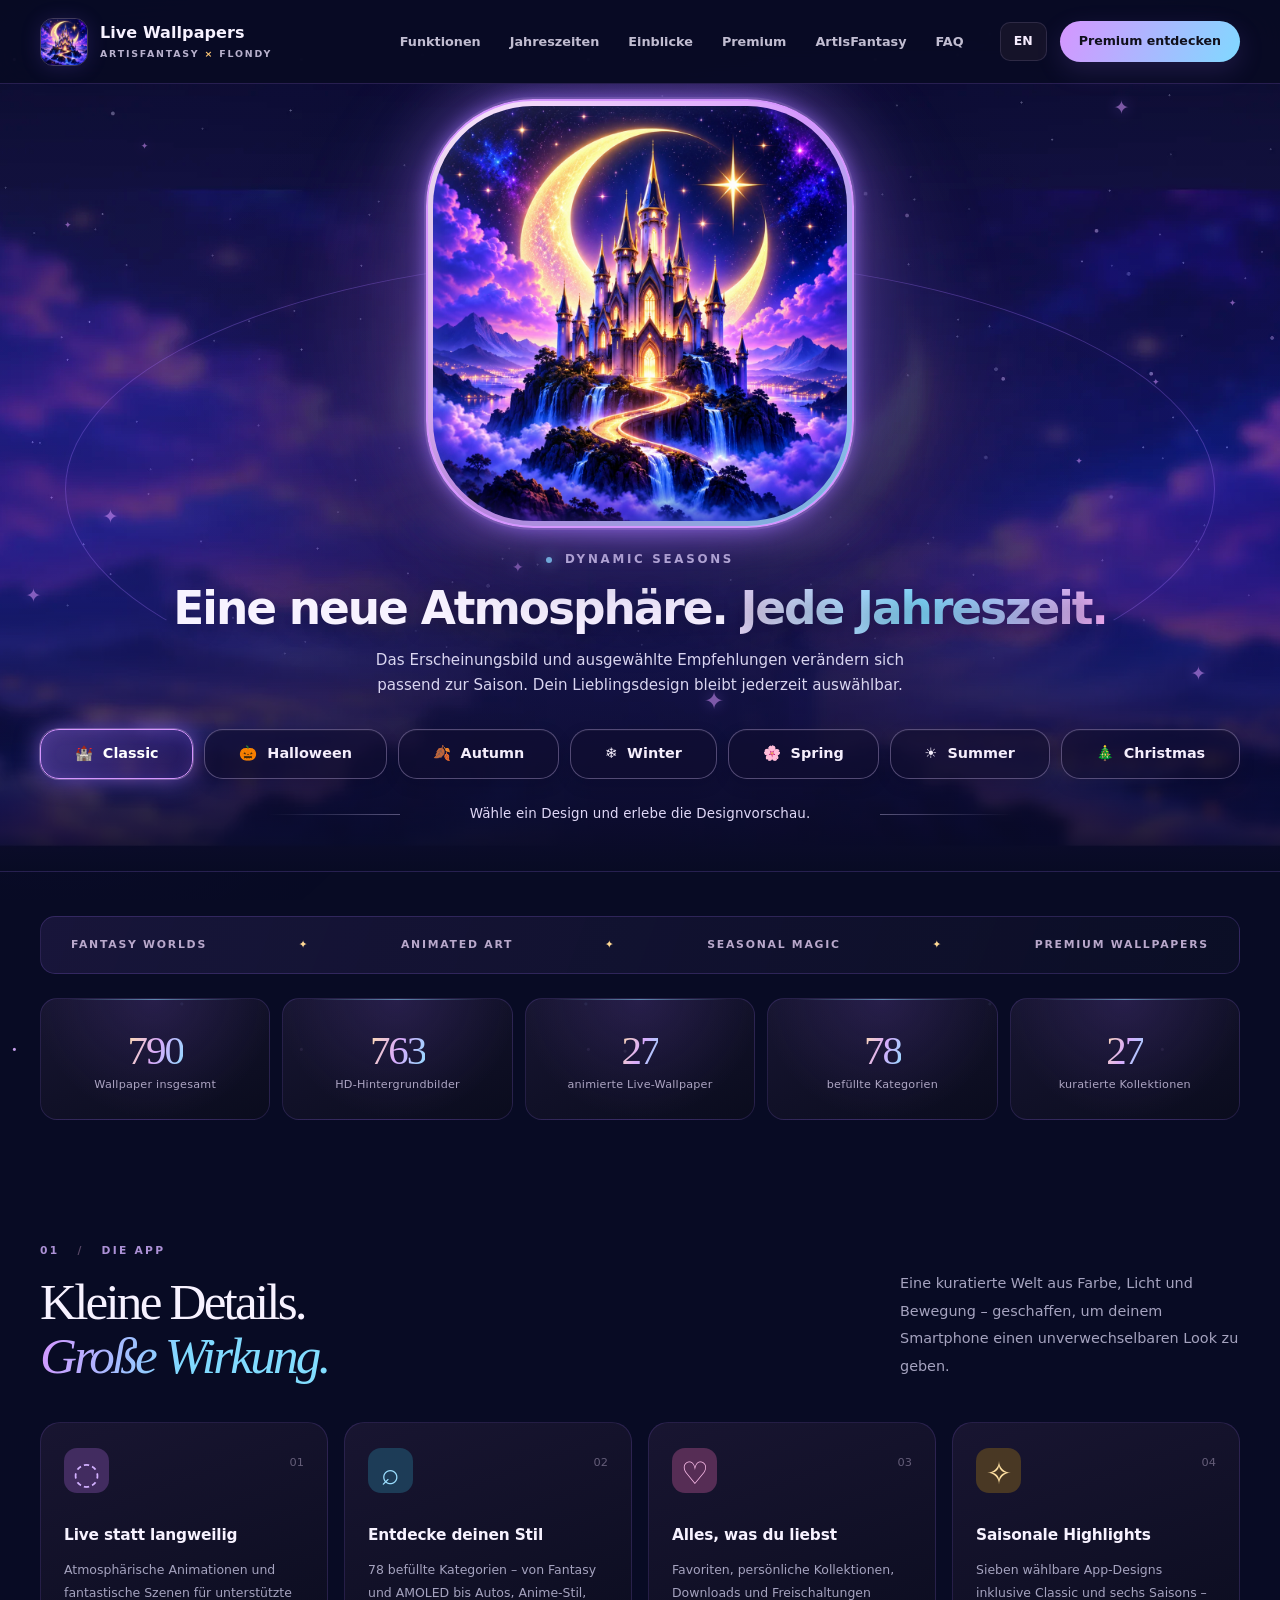
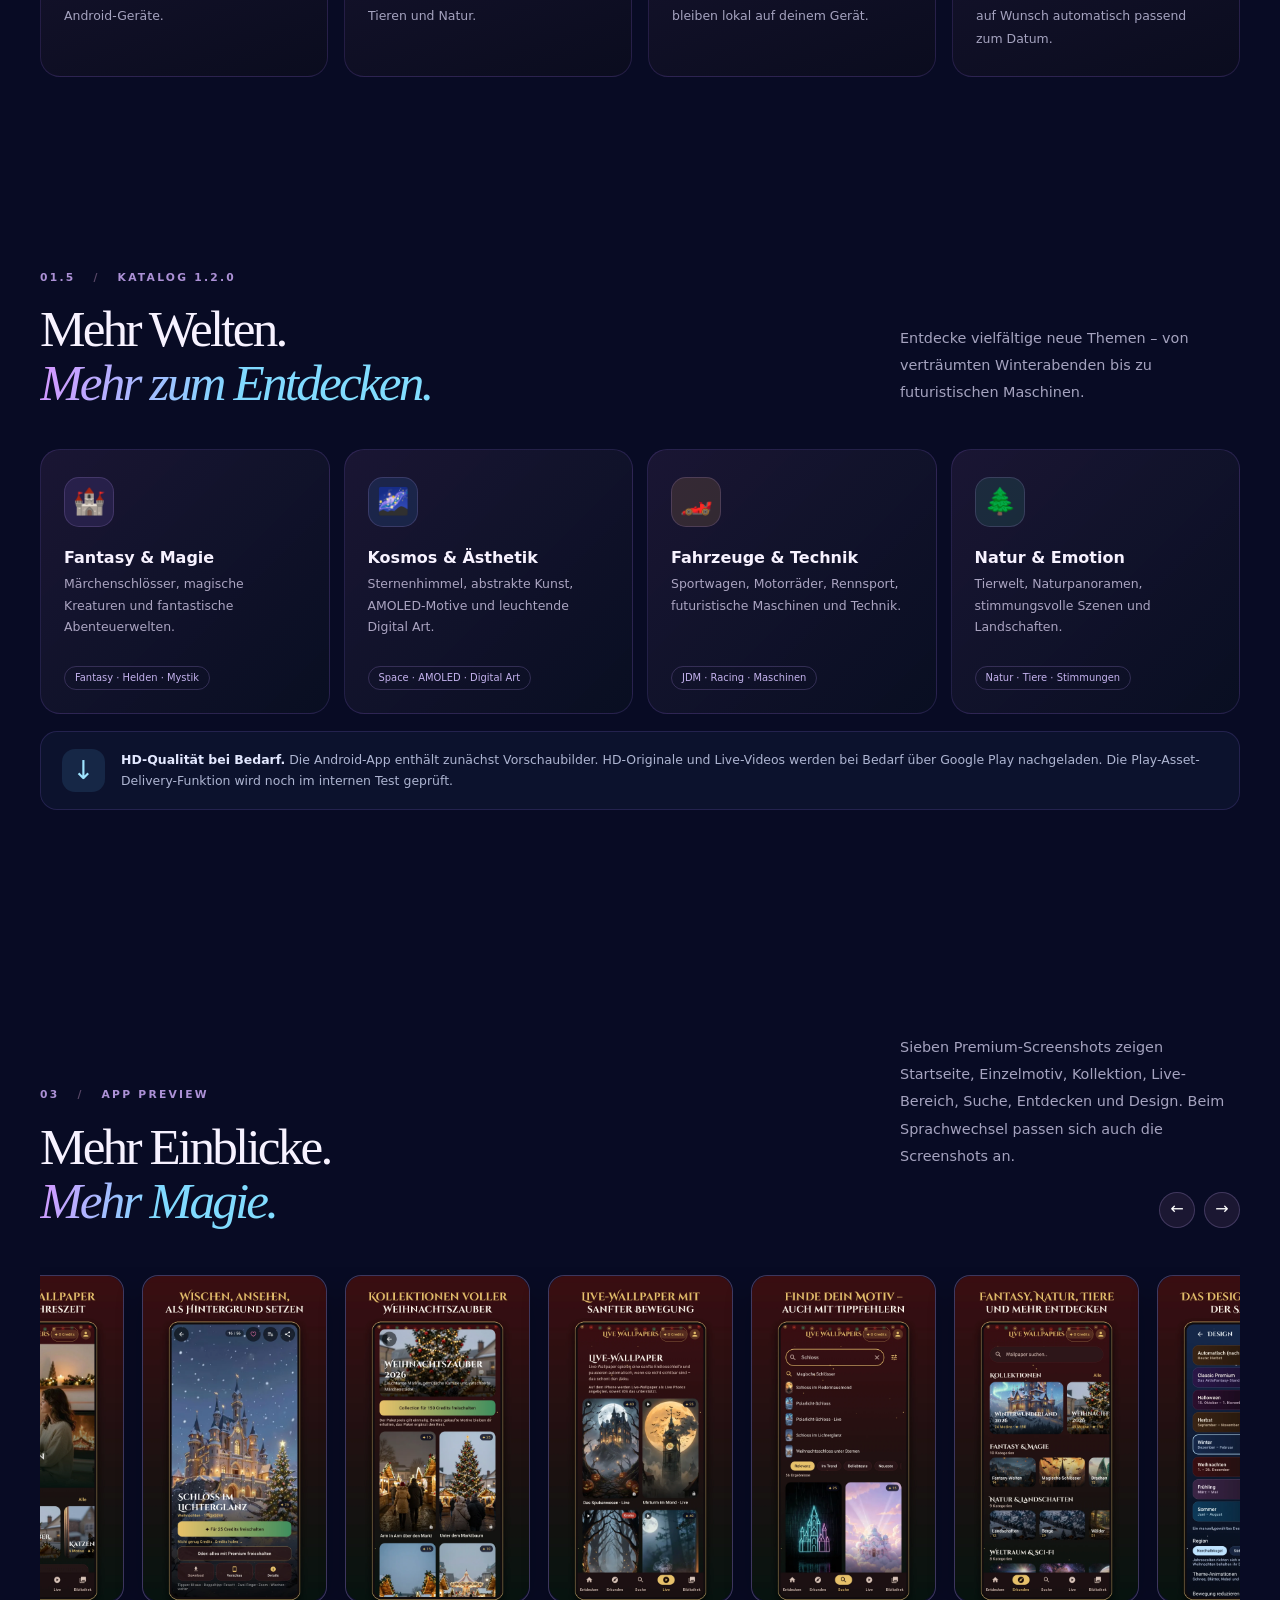
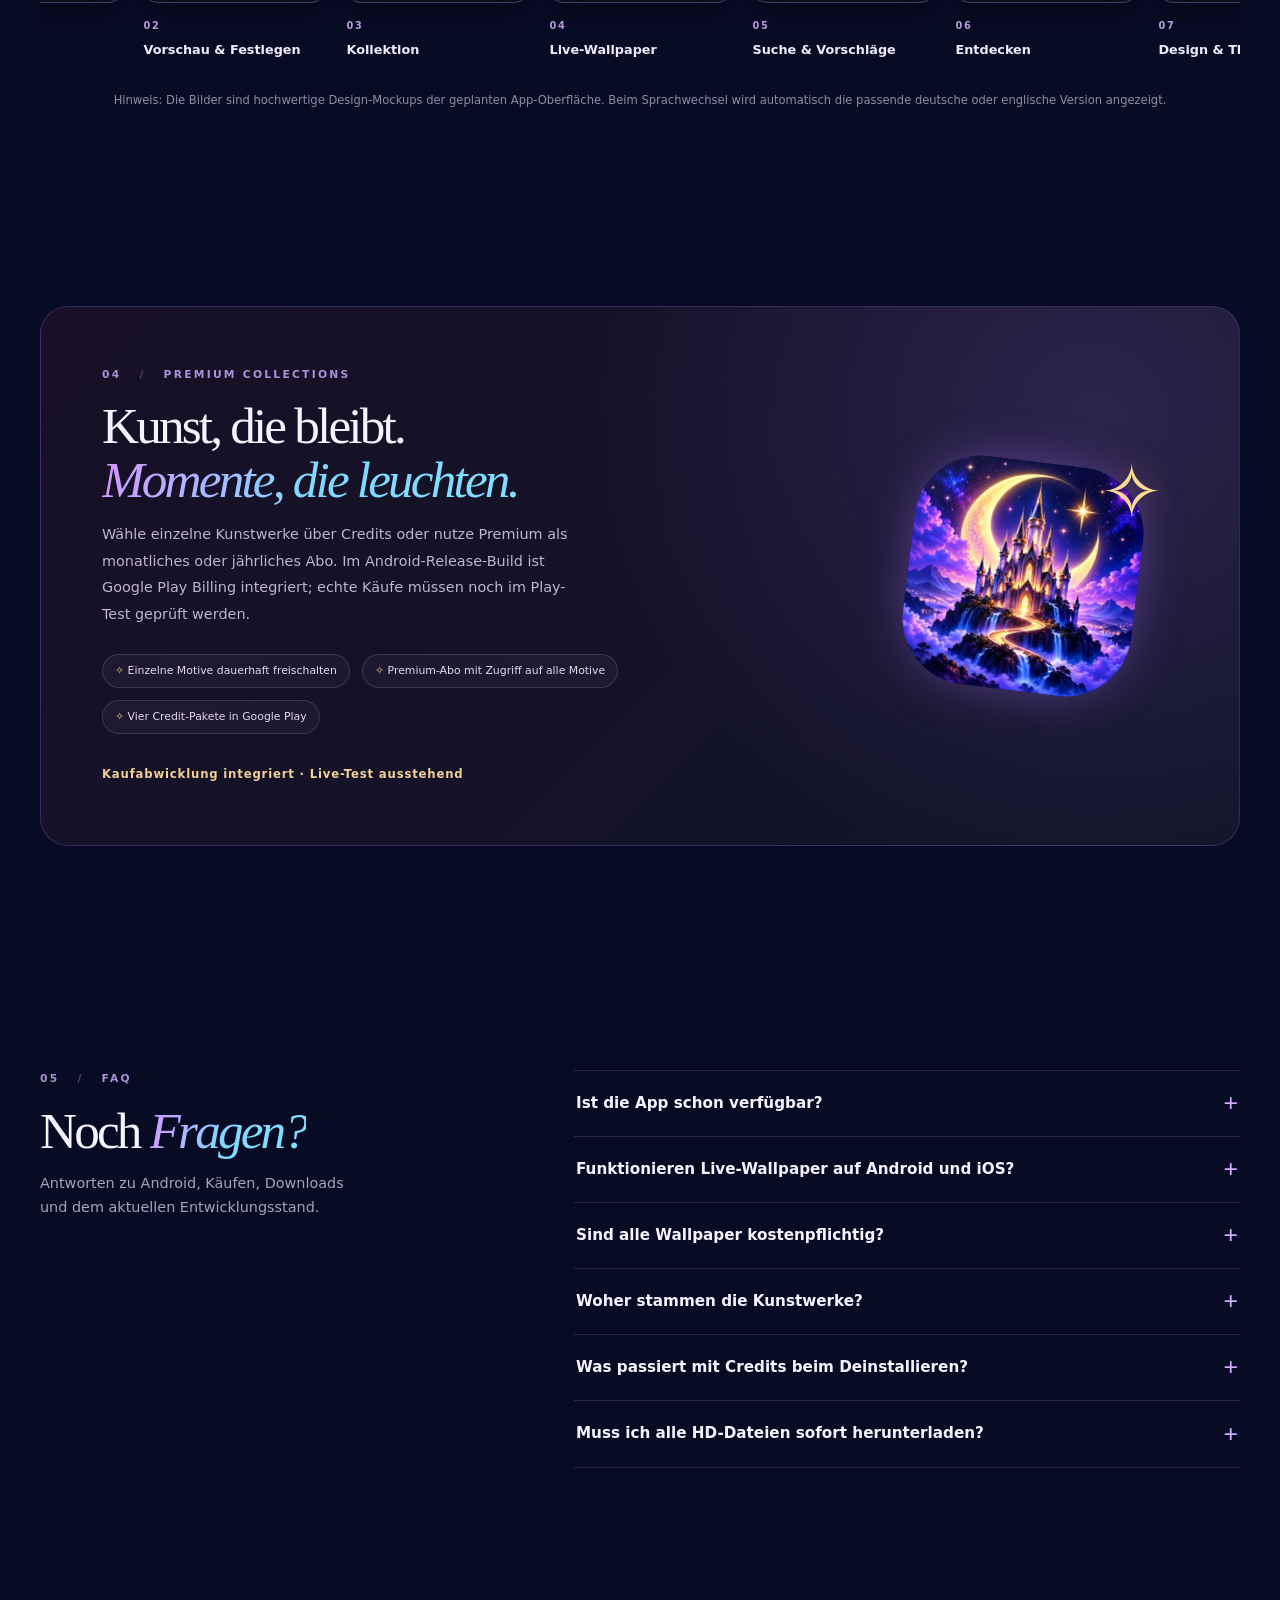
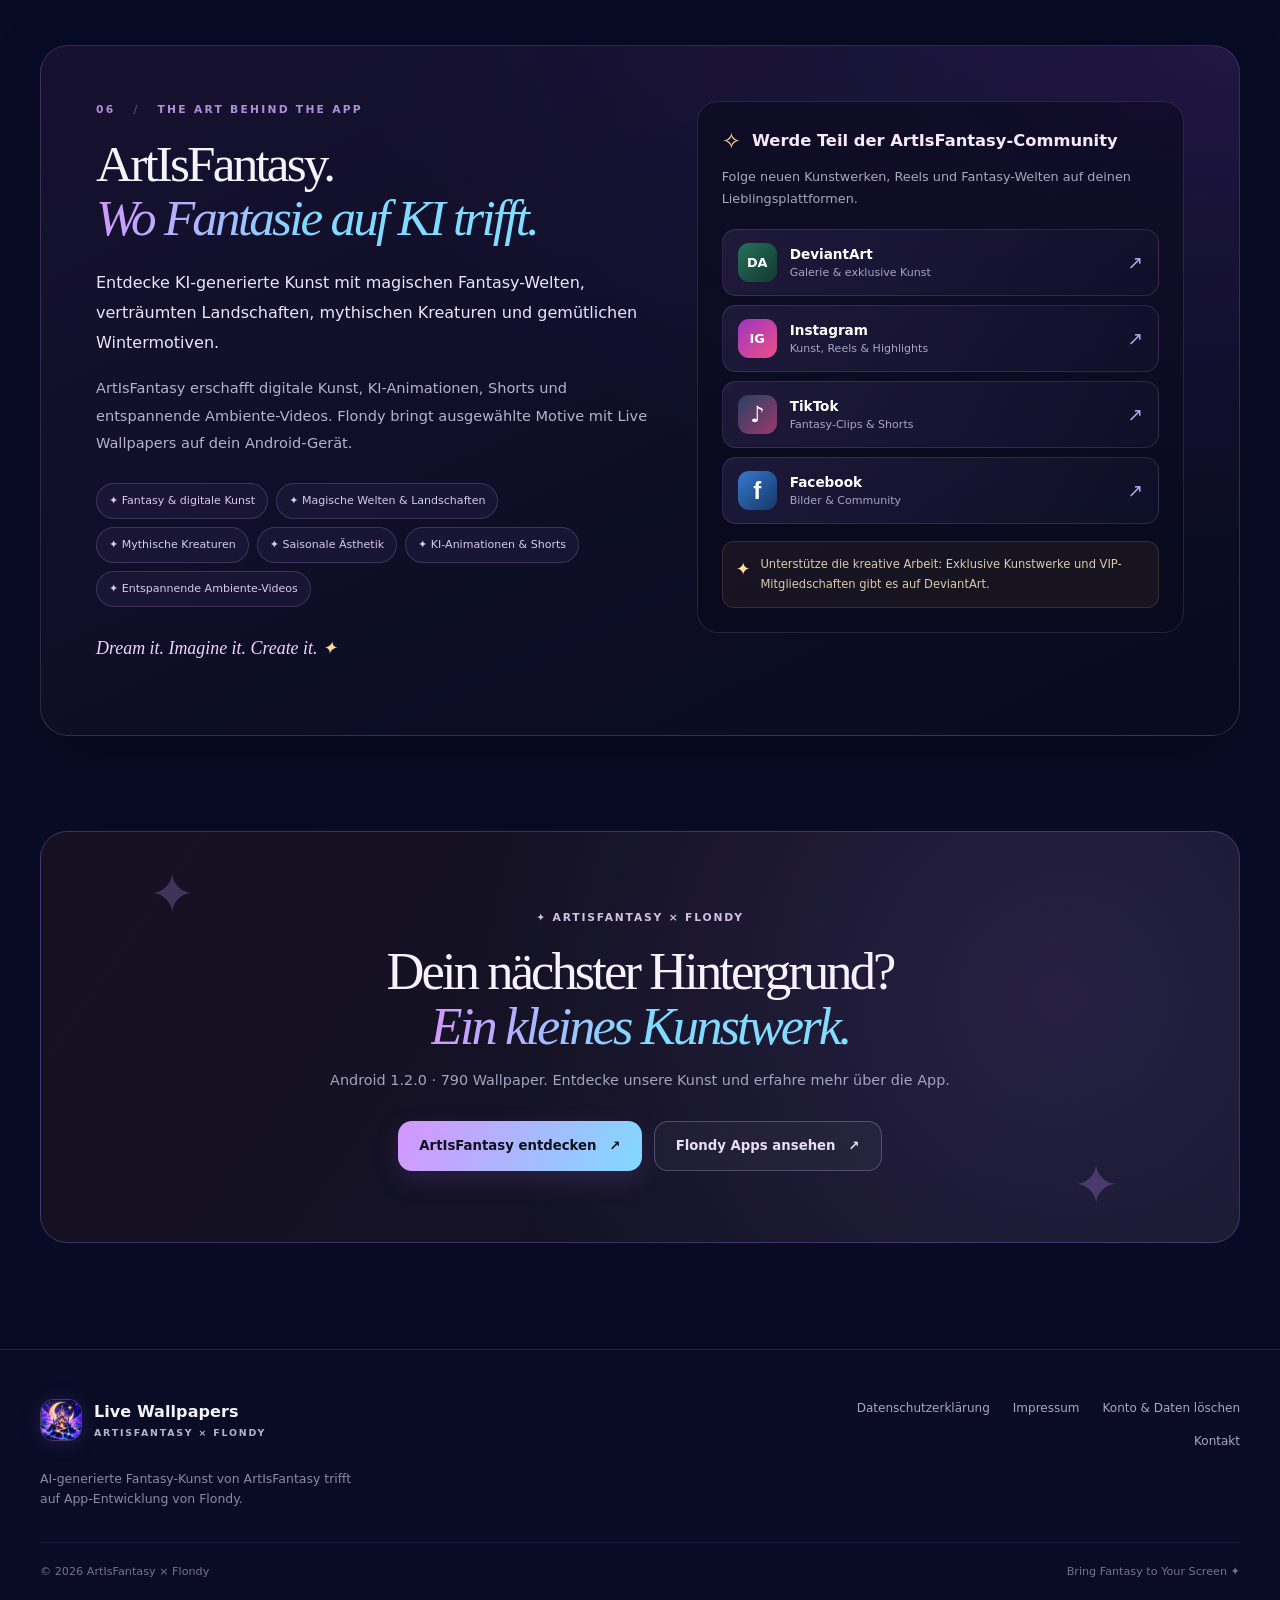
==== commit f7769e0c: "Landingpage V5: Classic-Start und sieben Designs (Archiv) Archiv-Commit: originaler Stand aus dem Pa" ====
--- a/index.html
+++ b/index.html
@@ -6,15 +6,15 @@
   <meta name="description" content="ArtIsFantasy: Live Wallpapers – 790 Wallpaper, darunter 27 Live-Hintergründe, 78 Kategorien und 27 Kollektionen. Fantasy, Kosmos, Natur und saisonale Designs.">
   <meta property="og:type" content="website"><meta property="og:title" content="Live Wallpapers – Bring Fantasy to Your Screen"><meta property="og:description" content="790 Wallpaper · 27 animierte Live-Hintergründe · 78 Kategorien · 27 Kollektionen. Entdecke ArtIsFantasy Live Wallpapers für Android.">
   <meta property="og:image" content="assets/share.jpg"><meta name="twitter:card" content="summary_large_image">
-  <link rel="icon" type="image/png" href="assets/favicon-halloween.png"><link rel="apple-touch-icon" href="assets/app-icons/halloween.png">
-  <link rel="preload" as="image" href="assets/castle-halloween-full.webp"><link rel="stylesheet" href="assets/styles.css">
+  <link rel="icon" type="image/png" href="assets/favicon-classic.png"><link rel="apple-touch-icon" href="assets/icon-castle.png">
+  <link rel="preload" as="image" href="assets/castle-classic-full.webp"><link rel="stylesheet" href="assets/styles.css">
   <title>Live Wallpapers – ArtIsFantasy × Flondy</title>
 </head>
-<body data-page="home" data-active-season="halloween">
+<body data-page="home" data-active-season="classic">
   <a class="skip-link" href="#main">Zum Hauptinhalt</a>
   <div class="background-stars" aria-hidden="true"></div><div class="page-season-glow" aria-hidden="true"></div>
   <header class="site-header"><div class="container nav-shell">
-    <a class="brand" href="index.html" aria-label="Live Wallpapers – Home"><img src="assets/castle-halloween-small.webp" data-theme-logo alt="" width="46" height="46"><span><strong>Live Wallpapers</strong><small>ARTISFANTASY <b>×</b> FLONDY</small></span></a>
+    <a class="brand" href="index.html" aria-label="Live Wallpapers – Home"><img src="assets/castle-classic-small.webp" data-theme-logo alt="Live Wallpapers App Icon" width="46" height="46"><span><strong>Live Wallpapers</strong><small>ARTISFANTASY <b>×</b> FLONDY</small></span></a>
     <nav class="nav-links" id="site-menu" aria-label="Hauptnavigation">
       <a href="#features" data-i18n="navFeatures">Highlights</a><a href="#seasons" data-i18n="navSeasons">Jahreszeiten</a><a href="#screenshots" data-i18n="navScreens">Screenshots</a><a href="#premium">Premium</a><a href="#artisfantasy">ArtIsFantasy</a><a href="#faq">FAQ</a>
     </nav>
@@ -22,74 +22,42 @@
   </div></header>
   <main id="main">
 
-    <!-- V4: fully functional, page-wide seasonal theme switcher -->
+    <!-- V5: functional cinematic hero; artwork and all controls are independent DOM elements -->
     <section class="season-experience" id="seasons" aria-labelledby="experience-title">
-      <div class="experience-background visible" id="season-bg-a" aria-hidden="true" style="background-image:url('assets/castle-halloween-ambient.webp')"></div>
+      <div class="experience-background visible" id="season-bg-a" aria-hidden="true" style="background-image:url('assets/castle-classic-ambient.webp')"></div>
       <div class="experience-background" id="season-bg-b" aria-hidden="true"></div>
       <div class="experience-noise" aria-hidden="true"></div>
-      <div class="experience-decor decor-left" aria-hidden="true"><span id="season-decor-left">🎃</span></div>
-      <div class="experience-decor decor-right" aria-hidden="true"><span id="season-decor-right">✦</span></div>
+      <div class="experience-orbit" aria-hidden="true"></div>
       <div class="season-particles" id="season-particles" aria-hidden="true"></div>
       <div class="container experience-content">
+        <div class="v5-icon-stage">
+          <div class="v5-icon-aura" aria-hidden="true"></div>
+          <div class="v5-icon-shell" id="season-icon-shell">
+            <img id="center-castle" data-theme-large-icon src="assets/castle-classic-full.webp" width="1060" height="1060" alt="Classic: magisches Schloss unter einer leuchtenden goldenen Mondsichel" fetchpriority="high">
+            <span class="v5-icon-sheen" aria-hidden="true"></span>
+          </div>
+          <div class="v5-icon-ground-glow" aria-hidden="true"></div>
+        </div>
         <div class="experience-heading">
-          <span class="experience-kicker"><span class="kicker-dot"></span><span data-i18n="experienceEyebrow">DYNAMIC SEASONS</span><span class="kicker-dot alt"></span></span>
+          <span class="experience-kicker"><span class="kicker-dot"></span><span data-i18n="experienceEyebrow">DYNAMIC SEASONS</span></span>
           <h1 id="experience-title" data-i18n-html="experienceTitle">Eine neue Atmosphäre. <em>Jede Jahreszeit.</em></h1>
-          <p data-i18n="experienceLead">Das Erscheinungsbild und die App-Erfahrung verändern sich mit der ausgewählten Saison – mit individuellen Farben, Effekten und Schloss-Icons.</p>
+          <p data-i18n="experienceLead">Das Erscheinungsbild und ausgewählte Empfehlungen verändern sich passend zur Saison. Dein Lieblingsdesign bleibt jederzeit auswählbar.</p>
         </div>
-        <div class="experience-switch" role="tablist" aria-label="Saisonales Design" id="experience-switch">
-          <button type="button" role="tab" aria-selected="true" data-season="halloween"><span aria-hidden="true">🎃</span> Halloween</button>
-          <button type="button" role="tab" aria-selected="false" data-season="autumn"><span aria-hidden="true">🍂</span> Autumn</button>
-          <button type="button" role="tab" aria-selected="false" data-season="winter"><span aria-hidden="true">❄️</span> Winter</button>
-          <button type="button" role="tab" aria-selected="false" data-season="spring"><span aria-hidden="true">🌸</span> Spring</button>
-          <button type="button" role="tab" aria-selected="false" data-season="summer"><span aria-hidden="true">☀️</span> Summer</button>
-          <button type="button" role="tab" aria-selected="false" data-season="christmas"><span aria-hidden="true">🎄</span> Christmas</button>
+        <div class="experience-switch" role="tablist" aria-label="Wallpaper-Design" id="experience-switch">
+          <button type="button" role="tab" aria-selected="true" data-season="classic" tabindex="0"><span aria-hidden="true">🏰</span> Classic</button>
+          <button type="button" role="tab" aria-selected="false" data-season="halloween" tabindex="-1"><span aria-hidden="true">🎃</span> Halloween</button>
+          <button type="button" role="tab" aria-selected="false" data-season="autumn" tabindex="-1"><span aria-hidden="true">🍂</span> Autumn</button>
+          <button type="button" role="tab" aria-selected="false" data-season="winter" tabindex="-1"><span aria-hidden="true">❄️</span> Winter</button>
+          <button type="button" role="tab" aria-selected="false" data-season="spring" tabindex="-1"><span aria-hidden="true">🌸</span> Spring</button>
+          <button type="button" role="tab" aria-selected="false" data-season="summer" tabindex="-1"><span aria-hidden="true">☀️</span> Summer</button>
+          <button type="button" role="tab" aria-selected="false" data-season="christmas" tabindex="-1"><span aria-hidden="true">🎄</span> Christmas</button>
         </div>
-        <div class="experience-stage">
-          <button class="experience-arrow left" id="season-prev" type="button" aria-label="Vorherige Jahreszeit">&#8592;</button>
-          <div class="experience-icons" id="experience-icons" aria-label="Schloss-Icons der Jahreszeiten">
-            <button class="experience-icon" type="button" data-slot="-2" aria-label="Saison auswählen"><img src="assets/castle-autumn-small.webp" alt="" width="220" height="220"></button>
-            <button class="experience-icon" type="button" data-slot="-1" aria-label="Saison auswählen"><img src="assets/castle-winter-small.webp" alt="" width="220" height="220"></button>
-            <button class="experience-icon active" type="button" data-slot="0" aria-label="Aktuelle Saison"><img src="assets/castle-halloween-full.webp" alt="" width="960" height="960" fetchpriority="high"></button>
-            <button class="experience-icon" type="button" data-slot="1" aria-label="Saison auswählen"><img src="assets/castle-spring-small.webp" alt="" width="220" height="220"></button>
-            <button class="experience-icon" type="button" data-slot="2" aria-label="Saison auswählen"><img src="assets/castle-summer-small.webp" alt="" width="220" height="220"></button>
-          </div>
-          <button class="experience-arrow right" id="season-next" type="button" aria-label="Nächste Jahreszeit">&#8594;</button>
-          <div class="experience-icon-glow" aria-hidden="true"></div>
-        </div>
-        <div class="experience-current" aria-live="polite" aria-atomic="true">
-          <span class="experience-micro"><span aria-hidden="true">✦</span> <span data-i18n="experienceSelection">VOLLES SAISON-ERLEBNIS</span></span>
-          <h2 id="experience-season-title">🎃 Halloween</h2>
-          <p id="experience-season-description">Geheimnisvolle Welten, magische Nächte und leuchtende Kürbisse.</p>
-        </div>
-        <div class="experience-features">
-          <div class="experience-feature"><span class="experience-feature-icon">▱</span><span><strong data-i18n="experienceFeature1">Wechselndes Design</strong><small data-i18n="experienceFeature1Text">Der gesamte Look passt sich der Saison an.</small></span></div>
-          <div class="experience-feature"><span class="experience-feature-icon">✧</span><span><strong data-i18n="experienceFeature2">Saisonale Effekte</strong><small data-i18n="experienceFeature2Text">Farben, Animationen und Atmosphäre.</small></span></div>
-          <div class="experience-feature"><span class="experience-feature-icon">▧</span><span><strong data-i18n="experienceFeature3">Passende Live-Wallpaper</strong><small data-i18n="experienceFeature3Text">Entdecke die Magie aller Jahreszeiten.</small></span></div>
-        </div>
-        <div class="experience-actions">
-          <a class="button season-primary" href="#premium"><span aria-hidden="true">♛</span><span data-i18n="experiencePrimary">Premium entdecken</span><span aria-hidden="true">→</span></a>
-          <a class="button season-outlined" href="#screenshots"><span aria-hidden="true">▷</span><span data-i18n="experienceSecondary">App-Vorschau ansehen</span></a>
-        </div>
-        <p class="experience-tip" data-i18n="experienceTip">Wähle oben eine Saison oder wechsle mit den Pfeilen – das Design der ganzen Seite passt sich an.</p>
+        <p class="experience-tip" data-i18n="experienceTip">Wähle ein Design und erlebe die Designvorschau.</p>
+        <span id="experience-season-title" class="visually-hidden" aria-live="polite">Classic Premium</span>
+        <span id="experience-season-description" class="visually-hidden">Das klassische Fantasy-Schloss.</span>
       </div>
     </section>
 
-    <section class="hero container" aria-labelledby="hero-title">
-      <div class="hero-copy">
-        <span class="eyebrow"><span class="eyebrow-spark">✦</span> ARTISFANTASY × FLONDY <span class="eyebrow-line"></span> <span data-i18n="heroEyebrow">DIE MAGIE BEGINNT HIER</span></span>
-        <h1 id="hero-title" data-i18n-html="heroTitle">Ein bisschen <em>Magie.</em><br>Für deinen Bildschirm.</h1>
-        <p class="hero-lead" data-i18n="heroLead">790 handverlesene Wallpaper – darunter 27 animierte Live-Hintergründe. Erkunde Fantasy-Welten, Kosmos, Natur und alle Jahreszeiten in 78 Kategorien.</p>
-        <div class="hero-buttons"><a href="#screenshots" class="button primary"><span aria-hidden="true">✧</span> <span data-i18n="heroPrimary">App-Vorschau ansehen</span> <span aria-hidden="true">↗</span></a><a href="#seasons" class="button outlined"><span data-i18n="heroSecondary">Kollektionen entdecken</span> <span aria-hidden="true">→</span></a></div>
-        <div class="hero-notes"><span class="note-pill"><span class="tiny-dot"></span><span data-i18n="heroSoon">Android 1.2.0 · Veröffentlichung in Vorbereitung</span></span><span data-i18n="heroPlatform">Build erstellt & automatisch getestet · Gerätetest steht aus</span></div>
-      </div>
-      <div class="hero-visual" aria-label="Live Wallpapers Schloss-App-Icon als Produktvorschau">
-        <div class="planet-ring ring-one" aria-hidden="true"></div><div class="planet-ring ring-two" aria-hidden="true"></div>
-        <div class="hero-icon-frame"><img src="assets/castle-halloween-full.webp" data-theme-large-icon alt="Live Wallpapers: Saisonales Schloss-App-Icon" width="980" height="980" fetchpriority="high"><div class="icon-shimmer" aria-hidden="true"></div></div>
-        <div class="hero-halo hero-halo-a" aria-hidden="true">✦</div><div class="hero-halo hero-halo-b" aria-hidden="true">✧</div>
-        <div class="float-info float-top"><span class="info-asterisk">✧</span><span><strong>01 / 27</strong><small data-i18n="heroFloatTop">Magische Kollektionen</small></span></div>
-        <div class="float-info float-bottom"><img src="assets/season-winter-tiny.webp" alt="" width="46" height="46"><span><strong data-i18n="heroFloatTitle">Winter Dreams</strong><small data-i18n="heroFloatBottom">Fantasie für jede Saison</small></span></div>
-      </div>
-    </section>
     <div class="hero-ribbon container" aria-label="Designschwerpunkte"><span>FANTASY WORLDS</span><span class="ribbon-star">✦</span><span>ANIMATED ART</span><span class="ribbon-star">✦</span><span>SEASONAL MAGIC</span><span class="ribbon-star">✦</span><span>PREMIUM WALLPAPERS</span></div>
 
     <section class="stats-section container" aria-label="App-Katalog in Zahlen">
@@ -122,15 +90,17 @@
     </div></section>
 
     <section class="section screenshots-section" id="screenshots"><div class="container">
-      <div class="section-top screenshots-top"><div><div class="kicker">03 <span class="slash">/</span> <span data-i18n="shotsKicker">APP PREVIEW</span></div><h2 data-i18n-html="shotsTitle">Ein Blick hinein.<br><em>Ohne Kompromisse.</em></h2></div><div class="screenshot-head-right"><p class="section-aside" data-i18n="shotsLead">Fünf Design-Mockups als kompakte Vorschau – im korrekten Seitenverhältnis. Zum Vergrößern anklicken.</p><div class="gallery-controls"><button type="button" id="gallery-prev" class="arrow-button" aria-label="Vorheriger Screenshot">←</button><button type="button" id="gallery-next" class="arrow-button" aria-label="Nächster Screenshot">→</button></div></div></div>
+      <div class="section-top screenshots-top"><div><div class="kicker">03 <span class="slash">/</span> <span data-i18n="shotsKicker">APP PREVIEW</span></div><h2 data-i18n-html="shotsTitle">Mehr Einblicke.<br><em>Mehr Magie.</em></h2></div><div class="screenshot-head-right"><p class="section-aside" data-i18n="shotsLead">Sieben Premium-Screenshots zeigen Startseite, Einzelmotiv, Kollektion, Live-Bereich, Suche, Entdecken und Design. Beim Sprachwechsel passen sich auch die Screenshots an.</p><div class="gallery-controls"><button type="button" id="gallery-prev" class="arrow-button" aria-label="Vorheriger Screenshot">←</button><button type="button" id="gallery-next" class="arrow-button" aria-label="Nächster Screenshot">→</button></div></div></div>
       <div class="screenshots-scroll" id="screenshots-scroll" tabindex="0" aria-label="Screenshots, horizontal scrollen">
-        <button class="screen-item" type="button" data-preview="assets/screenshot-01.webp" data-caption-de="Startseite" data-caption-en="Home" aria-label="Screenshot Startseite vergrößern"><span class="screen-image"><img src="assets/screenshot-01.webp" width="308" height="917" alt="App-Konzept Startseite mit Fantasy-Schloss" loading="lazy"></span><span class="screen-meta"><b>01</b><strong data-i18n="shot1">Startseite</strong></span></button>
-        <button class="screen-item" type="button" data-preview="assets/screenshot-02.webp" data-caption-de="Kategorien & Suche" data-caption-en="Categories & Search" aria-label="Screenshot Kategorien vergrößern"><span class="screen-image"><img src="assets/screenshot-02.webp" width="308" height="917" alt="App-Konzept Kategorien und Suchfunktion" loading="lazy"></span><span class="screen-meta"><b>02</b><strong data-i18n="shot2">Kategorien & Suche</strong></span></button>
-        <button class="screen-item" type="button" data-preview="assets/screenshot-03.webp" data-caption-de="Live-Vorschau" data-caption-en="Live Preview" aria-label="Screenshot Live-Vorschau vergrößern"><span class="screen-image"><img src="assets/screenshot-03.webp" width="308" height="917" alt="App-Konzept Live-Wallpaper mit Vorschau und Festlegen" loading="lazy"></span><span class="screen-meta"><b>03</b><strong data-i18n="shot3">Live-Vorschau</strong></span></button>
-        <button class="screen-item" type="button" data-preview="assets/screenshot-04.webp" data-caption-de="Jahreszeiten" data-caption-en="Seasons" aria-label="Screenshot Jahreszeiten vergrößern"><span class="screen-image"><img src="assets/screenshot-04.webp" width="308" height="917" alt="App-Konzept saisonale Kollektionen" loading="lazy"></span><span class="screen-meta"><b>04</b><strong data-i18n="shot4">Jahreszeiten</strong></span></button>
-        <button class="screen-item" type="button" data-preview="assets/screenshot-05.webp" data-caption-de="Favoriten & Premium" data-caption-en="Favorites & Premium" aria-label="Screenshot Favoriten und Premium vergrößern"><span class="screen-image"><img src="assets/screenshot-05.webp" width="308" height="917" alt="App-Konzept Favoriten und Premium-Kunst" loading="lazy"></span><span class="screen-meta"><b>05</b><strong data-i18n="shot5">Favoriten & Premium</strong></span></button>
+        <button class="screen-item" type="button" data-shot-index="0" data-preview="assets/screenshot-de-01.webp" data-caption-de="Startseite" data-caption-en="Home" aria-label="Screenshot Startseite vergrößern"><span class="screen-image"><img src="assets/screenshot-de-01.webp" width="1080" height="1920" alt="Startseite der Live Wallpapers App" loading="lazy"></span><span class="screen-meta"><b>01</b><strong data-shot-label>Startseite</strong></span></button>
+        <button class="screen-item" type="button" data-shot-index="1" data-preview="assets/screenshot-de-02.webp" data-caption-de="Vorschau & Festlegen" data-caption-en="Preview & Set" aria-label="Screenshot Vorschau vergrößern"><span class="screen-image"><img src="assets/screenshot-de-02.webp" width="1080" height="1920" alt="Einzelmotiv mit Vorschau und Freischaltung" loading="lazy"></span><span class="screen-meta"><b>02</b><strong data-shot-label>Vorschau & Festlegen</strong></span></button>
+        <button class="screen-item" type="button" data-shot-index="2" data-preview="assets/screenshot-de-03.webp" data-caption-de="Kollektion" data-caption-en="Collection" aria-label="Screenshot Kollektion vergrößern"><span class="screen-image"><img src="assets/screenshot-de-03.webp" width="1080" height="1920" alt="Kollektion mit mehreren Weihnachtsmotiven" loading="lazy"></span><span class="screen-meta"><b>03</b><strong data-shot-label>Kollektion</strong></span></button>
+        <button class="screen-item" type="button" data-shot-index="3" data-preview="assets/screenshot-de-04.webp" data-caption-de="Live-Wallpaper" data-caption-en="Live Wallpapers" aria-label="Screenshot Live-Bereich vergrößern"><span class="screen-image"><img src="assets/screenshot-de-04.webp" width="1080" height="1920" alt="Live-Wallpaper Übersicht" loading="lazy"></span><span class="screen-meta"><b>04</b><strong data-shot-label>Live-Wallpaper</strong></span></button>
+        <button class="screen-item" type="button" data-shot-index="4" data-preview="assets/screenshot-de-05.webp" data-caption-de="Suche & Vorschläge" data-caption-en="Search & Suggestions" aria-label="Screenshot Suche vergrößern"><span class="screen-image"><img src="assets/screenshot-de-05.webp" width="1080" height="1920" alt="Suche mit Vorschlägen" loading="lazy"></span><span class="screen-meta"><b>05</b><strong data-shot-label>Suche & Vorschläge</strong></span></button>
+        <button class="screen-item" type="button" data-shot-index="5" data-preview="assets/screenshot-de-06.webp" data-caption-de="Entdecken" data-caption-en="Explore" aria-label="Screenshot Entdecken vergrößern"><span class="screen-image"><img src="assets/screenshot-de-06.webp" width="1080" height="1920" alt="Kategorien und Entdecken Bereich" loading="lazy"></span><span class="screen-meta"><b>06</b><strong data-shot-label>Entdecken</strong></span></button>
+        <button class="screen-item" type="button" data-shot-index="6" data-preview="assets/screenshot-de-07.webp" data-caption-de="Design & Themen" data-caption-en="Theme & Design" aria-label="Screenshot Design vergrößern"><span class="screen-image"><img src="assets/screenshot-de-07.webp" width="1080" height="1920" alt="Design und Themen Auswahl" loading="lazy"></span><span class="screen-meta"><b>07</b><strong data-shot-label>Design & Themen</strong></span></button>
       </div>
-      <p class="preview-disclaimer" data-i18n="shotsNote">Hinweis: Die Bilder sind Design-Mockups, keine Screenshots aus dem aktuellen 1.2.0-Build. Echte Store-Screenshots liegen im App-Projekt vor.</p>
+      <p class="preview-disclaimer" data-i18n="shotsNote">Hinweis: Die Bilder sind hochwertige Design-Mockups der geplanten App-Oberfläche. Beim Sprachwechsel werden automatisch die passende deutsche oder englische Version angezeigt.</p>
     </div></section>
 
     <section class="section" id="premium"><div class="container"><div class="premium-box"><div class="premium-content"><div class="kicker">04 <span class="slash">/</span> PREMIUM COLLECTIONS</div><h2 data-i18n-html="premiumTitle">Kunst, die bleibt.<br><em>Momente, die leuchten.</em></h2><p data-i18n="premiumLead">Wähle einzelne Kunstwerke über Credits oder nutze Premium als monatliches oder jährliches Abo. Im Android-Release-Build ist Google Play Billing integriert; echte Käufe müssen noch im Play-Test geprüft werden.</p><div class="premium-points"><span>✧ <span data-i18n="premiumP1">Einzelne Motive dauerhaft freischalten</span></span><span>✧ <span data-i18n="premiumP2">Premium-Abo mit Zugriff auf alle Motive</span></span><span>✧ <span data-i18n="premiumP3">Vier Credit-Pakete in Google Play</span></span></div><span class="premium-soon" data-i18n="premiumSoon">Kaufabwicklung integriert · Live-Test ausstehend</span></div><div class="premium-art" aria-hidden="true"><div class="premium-art-glow"></div><img src="assets/castle-halloween-small.webp" data-theme-logo alt="" width="512" height="512"><span class="premium-gem">✧</span></div></div></div></section>
@@ -176,7 +146,7 @@
 
     <section class="cta-section"><div class="container"><div class="cta-panel"><span class="eyebrow">✦ ARTISFANTASY × FLONDY</span><h2 data-i18n-html="ctaTitle">Dein nächster Hintergrund?<br><em>Ein kleines Kunstwerk.</em></h2><p data-i18n="ctaLead">Android 1.2.0 · 790 Wallpaper. Entdecke unsere Kunst und erfahre mehr über die App.</p><div class="cta-links"><a class="button primary" href="https://www.deviantart.com/artisfantasy/gallery" rel="noopener noreferrer" target="_blank"><span data-i18n="ctaArt">ArtIsFantasy entdecken</span> ↗</a><a class="button outlined" href="https://flondy.github.io/app-store/" rel="noopener noreferrer" target="_blank"><span data-i18n="ctaDev">Flondy Apps ansehen</span> ↗</a></div></div></div></section>
   </main>
-  <footer class="site-footer"><div class="container footer-main"><div><a class="brand" href="index.html"><img src="assets/castle-halloween-small.webp" data-theme-logo alt="" width="42" height="42"><span><strong>Live Wallpapers</strong><small>ARTISFANTASY × FLONDY</small></span></a><p data-i18n="footerIntro">KI-generierte Fantasy-Kunst von ArtIsFantasy trifft auf App-Entwicklung von Flondy.</p></div><div class="footer-links"><a href="datenschutz.html" data-legal-link data-i18n="footerPrivacy">Datenschutzerklärung</a><a href="impressum.html" data-legal-link data-i18n="footerImprint">Impressum</a><a href="konto-loeschen.html" data-legal-link data-i18n="footerDelete">Konto & Daten löschen</a><a href="mailto:flondy.dev@gmail.com" data-i18n="footerContact">Kontakt</a></div></div><div class="container footer-bottom"><span>© <span id="year">2026</span> ArtIsFantasy × Flondy</span><span data-i18n="footerTag">Bring Fantasy to Your Screen ✦</span></div></footer>
+  <footer class="site-footer"><div class="container footer-main"><div><a class="brand" href="index.html"><img src="assets/castle-classic-small.webp" data-theme-logo alt="Live Wallpapers App Icon" width="42" height="42"><span><strong>Live Wallpapers</strong><small>ARTISFANTASY × FLONDY</small></span></a><p data-i18n="footerIntro">KI-generierte Fantasy-Kunst von ArtIsFantasy trifft auf App-Entwicklung von Flondy.</p></div><div class="footer-links"><a href="datenschutz.html" data-legal-link data-i18n="footerPrivacy">Datenschutzerklärung</a><a href="impressum.html" data-legal-link data-i18n="footerImprint">Impressum</a><a href="konto-loeschen.html" data-legal-link data-i18n="footerDelete">Konto & Daten löschen</a><a href="mailto:flondy.dev@gmail.com" data-i18n="footerContact">Kontakt</a></div></div><div class="container footer-bottom"><span>© <span id="year">2026</span> ArtIsFantasy × Flondy</span><span data-i18n="footerTag">Bring Fantasy to Your Screen ✦</span></div></footer>
   <dialog id="preview-dialog" class="preview-dialog" aria-labelledby="dialog-caption"><div class="dialog-head"><span id="dialog-caption">App-Vorschau</span><button id="dialog-close" type="button" aria-label="Schließen">✕</button></div><img id="dialog-image" src="assets/screenshot-01.webp" alt="Vergrößerte App-Vorschau" width="308" height="917"></dialog>
   <script src="assets/main.js" defer></script>
 </body>
--- a/assets/styles.css
+++ b/assets/styles.css
@@ -197,3 +197,67 @@
  .experience-icon{max-width:150px}.experience-icon.active{max-width:328px}
  .experience-current{min-height:114px}
 }
+
+
+/* V4.2 update: classic start branding + larger screenshot gallery */
+.classic-start-badge{display:inline-flex;align-items:center;gap:12px;padding:10px 14px;margin-bottom:18px;border:1px solid rgba(246,205,121,.26);border-radius:18px;background:rgba(17,10,28,.46);box-shadow:0 10px 34px rgba(0,0,0,.18)}
+.classic-start-badge img{width:44px;height:44px;border-radius:12px;object-fit:cover;box-shadow:0 6px 20px rgba(110,76,226,.28)}
+.classic-start-badge span{display:flex;flex-direction:column;line-height:1.22;text-align:left}
+.classic-start-badge strong{font-size:.82rem;color:#fff5da;letter-spacing:.02em}
+.classic-start-badge small{font-size:.68rem;color:#d7c5f3;margin-top:4px}
+.screenshots-scroll{gap:18px}
+.screen-item{flex:0 0 184px;min-width:184px;max-width:184px}
+.screen-image{aspect-ratio:1080/1920;background:linear-gradient(180deg,rgba(255,255,255,.04),rgba(255,255,255,.02));padding:0;border-radius:18px}
+.screen-image img{border-radius:18px;object-fit:cover;object-position:center top}
+@media(max-width:820px){.screen-item{flex:0 0 168px;min-width:168px;max-width:168px}}
+@media(max-width:550px){.classic-start-badge{gap:10px;padding:9px 12px;margin-bottom:14px}.classic-start-badge strong{font-size:.75rem}.classic-start-badge small{font-size:.61rem}.screen-item{flex:0 0 150px;min-width:150px;max-width:150px}}
+
+
+/* =====================================================================
+   V5 — Cinematic Classic-first seasonal experience
+   Real HTML interface, not screenshot-background or baked-in controls.
+   ===================================================================== */
+body[data-active-season="classic"]{--bg:#080b24;--bg-2:#10143a;--purple:#bca3ff;--lilac:#e1c8ff;--gold:#ffd994;--blue:#82deff;--season-a:#d695ff;--season-b:#80d9ff;--season-rgb:164,116,255;--theme-chrome:#0a1031}
+.visually-hidden{position:absolute!important;width:1px;height:1px;padding:0;margin:-1px;overflow:hidden;clip:rect(0,0,0,0);white-space:nowrap;border:0}
+.season-experience{min-height:0;padding:15px 0 46px;background:linear-gradient(180deg,var(--bg),var(--bg-2) 58%,var(--bg));transition:background .65s ease}
+.experience-background{inset:0;opacity:0;background-position:center center;background-size:cover;transform:none;filter:saturate(1.13)}
+.experience-background.visible{opacity:.92}
+.experience-noise{background:linear-gradient(to bottom,rgba(8,7,30,.18),rgba(10,9,38,.05) 40%,rgba(8,8,34,.25) 65%,rgba(6,7,27,.77) 95%,var(--bg) 100%),radial-gradient(ellipse 47% 67% at 50% 38%,rgba(6,9,35,.46),transparent 80%)}
+.experience-orbit{position:absolute;top:26%;left:50%;width:min(1150px,97vw);height:min(465px,45vw);transform:translate(-50%,-7%);border:1px solid rgba(var(--season-rgb),.46);border-bottom-color:transparent;border-radius:50%;filter:drop-shadow(0 0 8px rgba(var(--season-rgb),.55));z-index:-1;pointer-events:none;opacity:.7}
+.experience-content{position:relative;z-index:2;max-width:1440px}
+.v5-icon-stage{height:auto;position:relative;display:grid;place-items:center;width:100%;margin:0 auto 18px;padding:0;isolation:isolate}
+.v5-icon-aura{width:min(680px,72vw);aspect-ratio:1;position:absolute;border-radius:50%;z-index:-1;filter:blur(23px);background:radial-gradient(circle,rgba(var(--season-rgb),.38),rgba(var(--season-rgb),.14) 48%,transparent 70%);animation:auroraBreathe 9s ease-in-out infinite alternate;pointer-events:none}
+@keyframes auroraBreathe{from{opacity:.74;transform:scale(.94)}to{opacity:1;transform:scale(1.07)}}
+.v5-icon-shell{width:clamp(250px,33.5vw,465px);aspect-ratio:1;position:relative;padding:5px;overflow:hidden;border-radius:25%;border:2px solid var(--season-a);background:linear-gradient(130deg,#fff0fb,var(--season-a),var(--season-b));box-shadow:0 0 0 2px rgba(250,220,255,.12),0 0 17px rgba(var(--season-rgb),.65),0 0 57px rgba(var(--season-rgb),.5),0 34px 70px rgba(0,0,0,.32);transform:translateZ(0);transition:box-shadow .55s,border-color .55s,background .55s}
+.v5-icon-shell>img{height:100%;width:100%;object-fit:cover;object-position:center;border-radius:24%;display:block;transition:opacity .3s,filter .5s}
+.v5-icon-shell.is-changing>img{opacity:.36;filter:blur(7px) saturate(1.2)}
+.v5-icon-sheen{position:absolute;inset:0;border-radius:25%;pointer-events:none;box-shadow:inset 0 0 27px rgba(255,255,255,.14),inset 0 -24px 34px rgba(10,5,40,.18)}
+.v5-icon-ground-glow{position:absolute;width:min(520px,65vw);height:37px;left:50%;bottom:-17px;transform:translateX(-50%);border-radius:50%;background:radial-gradient(ellipse,rgba(var(--season-rgb),.65),transparent 70%);filter:blur(14px);z-index:-1}
+.experience-heading{max-width:1200px;margin:22px auto 0}
+.experience-kicker{font-size:.74rem;letter-spacing:.23em;color:#dcd4fa;gap:13px}
+.experience-heading h1{font:850 clamp(2rem,3.55vw,3.5rem)/1.17 Inter,'Segoe UI',system-ui,sans-serif;letter-spacing:-.045em;white-space:normal;margin:13px 0 13px;text-shadow:0 5px 20px rgba(0,0,0,.29)}
+.experience-heading h1 em{font-style:normal;background:linear-gradient(94deg,#efdeff,var(--season-b),#f0a9f3);background-clip:text;-webkit-background-clip:text;-webkit-text-fill-color:transparent}
+.experience-heading p{font-size:clamp(.85rem,1.18vw,1.05rem);max-width:830px;line-height:1.6;color:#d9d5f0}
+.experience-switch{display:flex;align-items:center;justify-content:center;max-width:1200px;width:100%;margin:32px auto 17px;background:transparent;border:0;box-shadow:none;backdrop-filter:none;padding:0;gap:11px;border-radius:0}
+.experience-switch button{flex:1 1 auto;min-width:max-content;padding:12px 19px;color:#f5eefc;border:1px solid rgba(222,201,255,.33);border-radius:19px;background:rgba(16,13,48,.64);font-size:.9rem;font-weight:750;box-shadow:inset 0 1px rgba(255,255,255,.045),0 6px 15px rgba(2,2,25,.19);transition:background .22s,border-color .22s,color .22s,box-shadow .25s,transform .25s;cursor:pointer}
+.experience-switch button:hover{transform:translateY(-3px);border-color:var(--season-a);background:rgba(var(--season-rgb),.16)}
+.experience-switch button[aria-selected="true"]{border-color:var(--season-a);background:linear-gradient(130deg,rgba(var(--season-rgb),.37),rgba(42,26,111,.55));color:#fff;box-shadow:0 0 0 1px rgba(255,221,255,.25),0 0 24px rgba(var(--season-rgb),.65),inset 0 0 16px rgba(var(--season-rgb),.16)}
+.experience-tip{max-width:440px;color:#e0d8f7;margin:24px auto 0;letter-spacing:.01em;font-size:.84rem;position:relative}
+.experience-tip:before,.experience-tip:after{content:'';display:block;position:absolute;width:30%;height:1px;top:50%;background:linear-gradient(90deg,transparent,rgba(211,200,245,.38))}
+.experience-tip:before{right:calc(100% + 20px)}.experience-tip:after{left:calc(100% + 20px);transform:rotate(180deg)}
+.hero-ribbon{margin-top:44px}
+/* Keep the 7 supplied DE/EN 1080 x 1920 previews intact: no cropping, no stretching. */
+.screenshots-scroll{scroll-snap-type:x mandatory}
+.screen-item{flex:0 0 185px;min-width:185px;max-width:185px;scroll-snap-align:start}
+.screen-image{height:auto;width:100%;aspect-ratio:9/16;padding:0;overflow:hidden;border-radius:16px}
+.screen-image img{display:block;object-fit:contain;object-position:center;height:auto;width:100%;aspect-ratio:9/16;border-radius:16px}
+@media(min-width:1600px){.experience-heading h1{font-size:3.75rem}.v5-icon-shell{width:490px}}
+@media(max-width:1050px){.experience-switch{overflow-x:auto;justify-content:flex-start;scrollbar-width:thin;padding:8px 3px 12px}.experience-switch button{flex:0 0 auto;padding:11px 16px}.experience-tip{font-size:.79rem}.experience-heading h1{font-size:clamp(2rem,4.5vw,3rem)}}
+@media(max-width:820px){.season-experience{padding-top:24px;padding-bottom:38px}.v5-icon-shell{width:min(57vw,390px)}.experience-heading{margin-top:20px}.experience-switch{margin-top:23px}.experience-orbit{top:21%}.screen-item{flex:0 0 167px;min-width:167px;max-width:167px}}
+@media(max-width:550px){.season-experience{padding-top:25px;padding-bottom:26px}.v5-icon-shell{width:min(70vw,310px);padding:4px}.v5-icon-stage{margin-bottom:22px}.experience-heading h1{font-size:clamp(1.95rem,8vw,2.8rem);line-height:1.15;margin:12px 0}.experience-kicker{font-size:.59rem}.experience-heading p{font-size:.8rem;padding:0 4px}.experience-switch{margin-top:22px;gap:8px;overflow-x:auto;max-width:100%;padding:5px 4px 10px}.experience-switch button{font-size:.76rem;padding:10px 13px;border-radius:14px}.experience-tip{margin:14px auto 0;font-size:.71rem}.experience-tip:before,.experience-tip:after{display:none}.screen-item{flex:0 0 152px;min-width:152px;max-width:152px}}
+@media(prefers-reduced-motion:reduce){.v5-icon-aura{animation:none!important}.v5-icon-shell>img{transition:none!important}}
+
+/* Native crossfade between real icon files; gracefully disabled for reduced motion */
+.v5-icon-shell .icon-crossfade-old{position:absolute;inset:5px;width:calc(100% - 10px);height:calc(100% - 10px);border-radius:24%;object-fit:cover;pointer-events:none;z-index:4;opacity:1;transition:opacity .48s ease,filter .48s ease}
+.v5-icon-shell .icon-crossfade-old.fade-away{opacity:0;filter:blur(6px)}
+@media(prefers-reduced-motion:reduce){.v5-icon-shell .icon-crossfade-old{transition:none;display:none}}
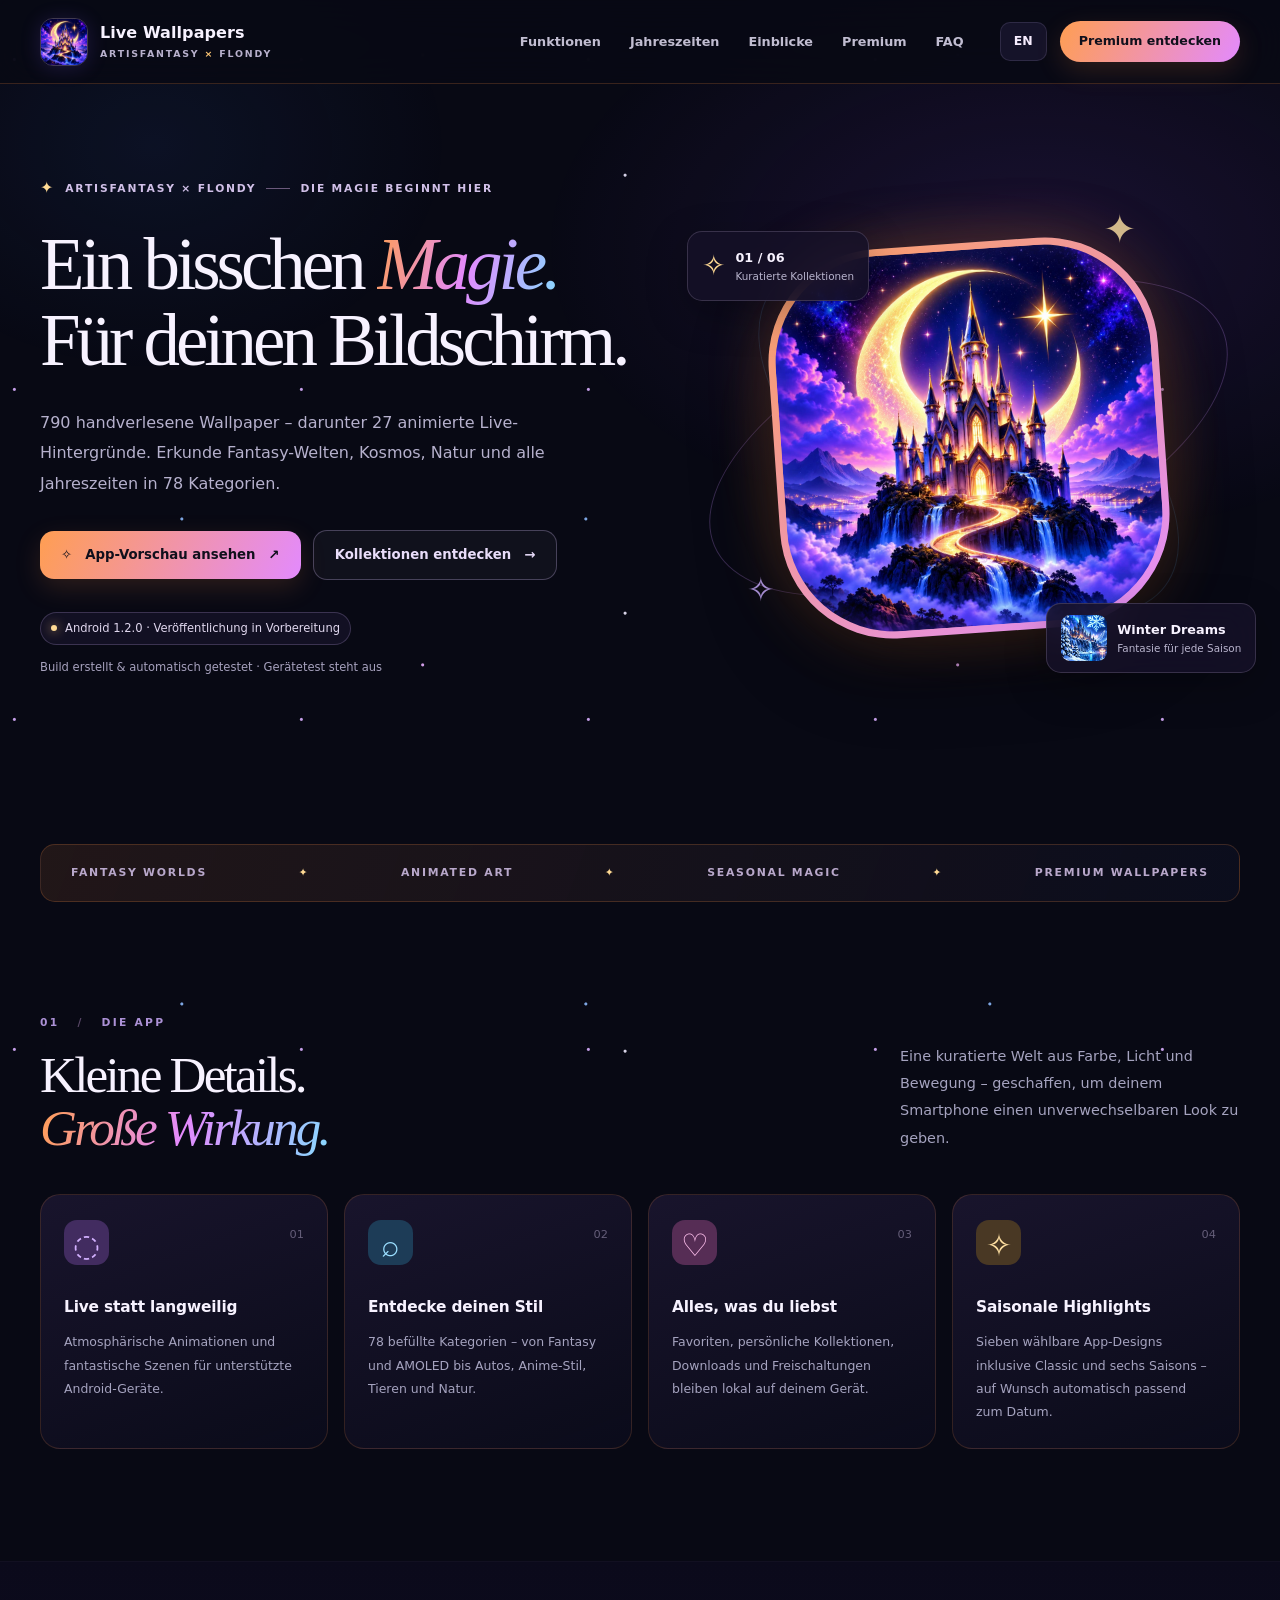
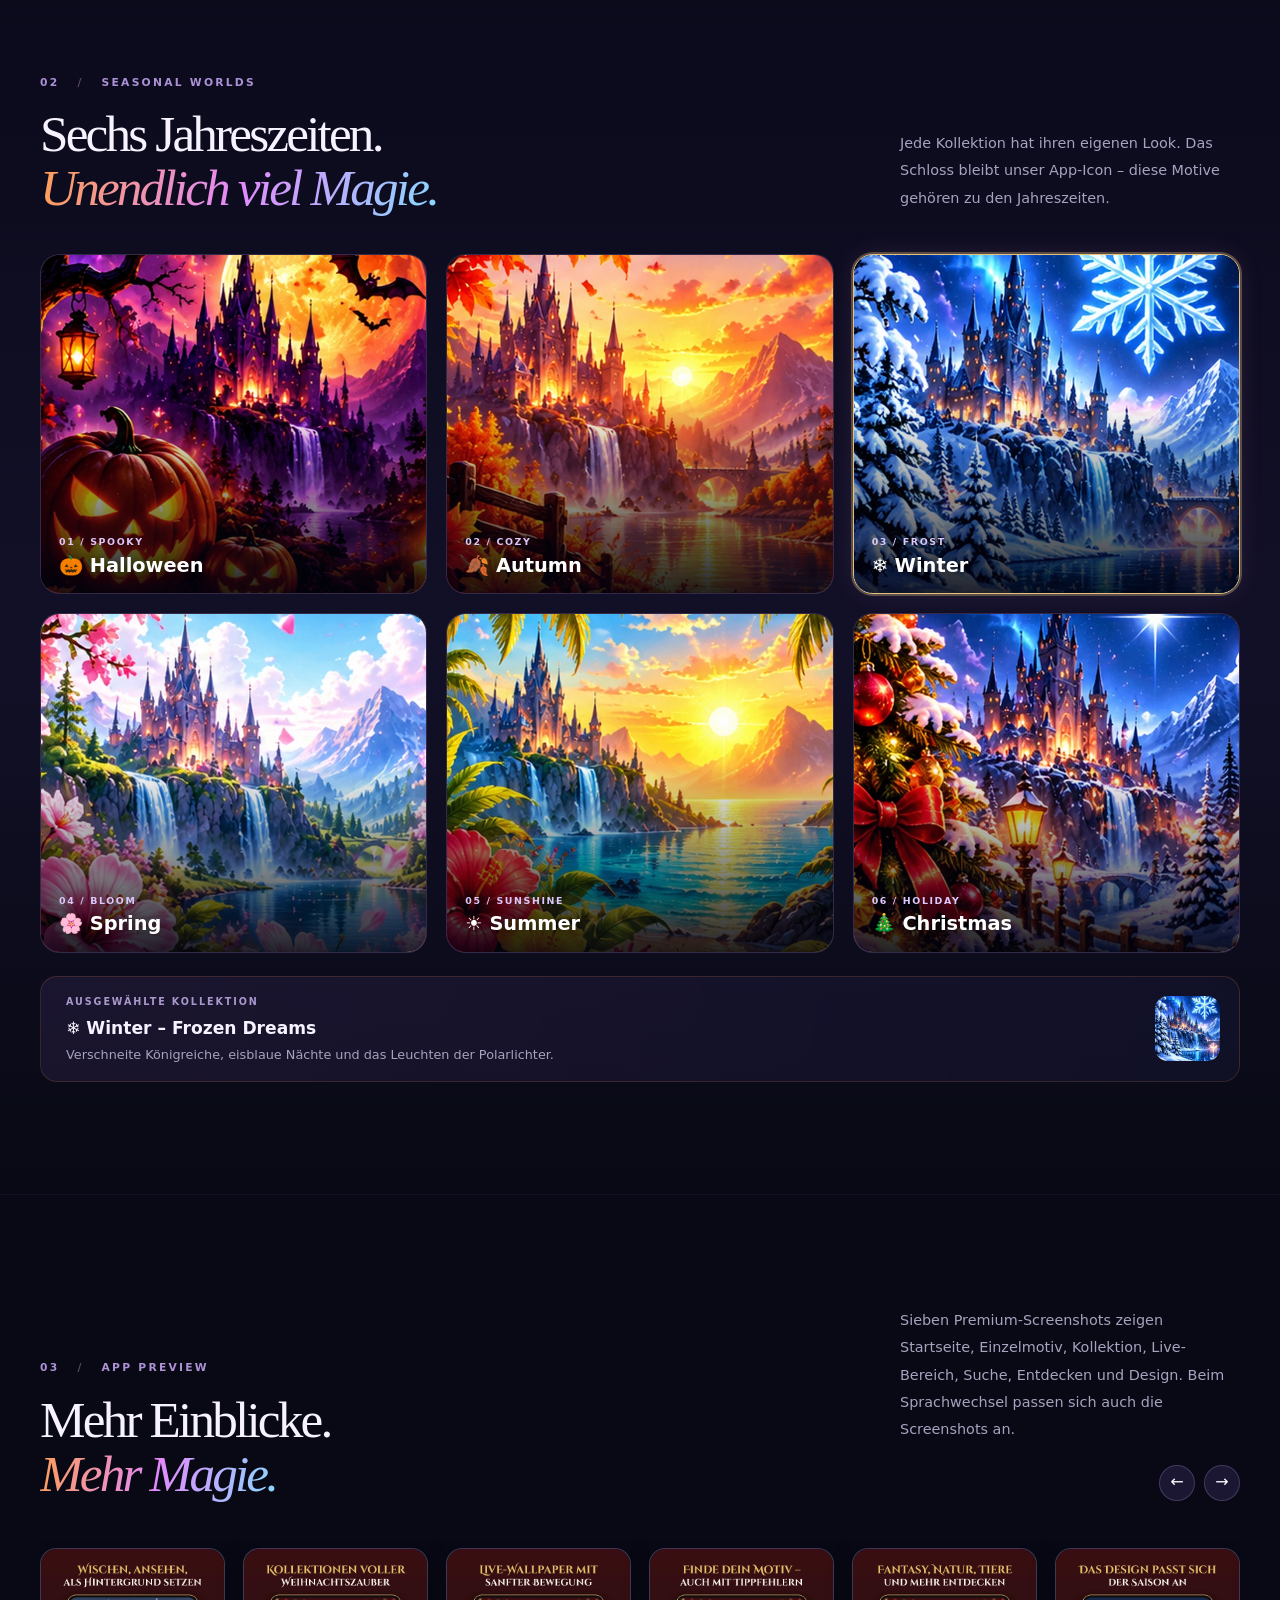
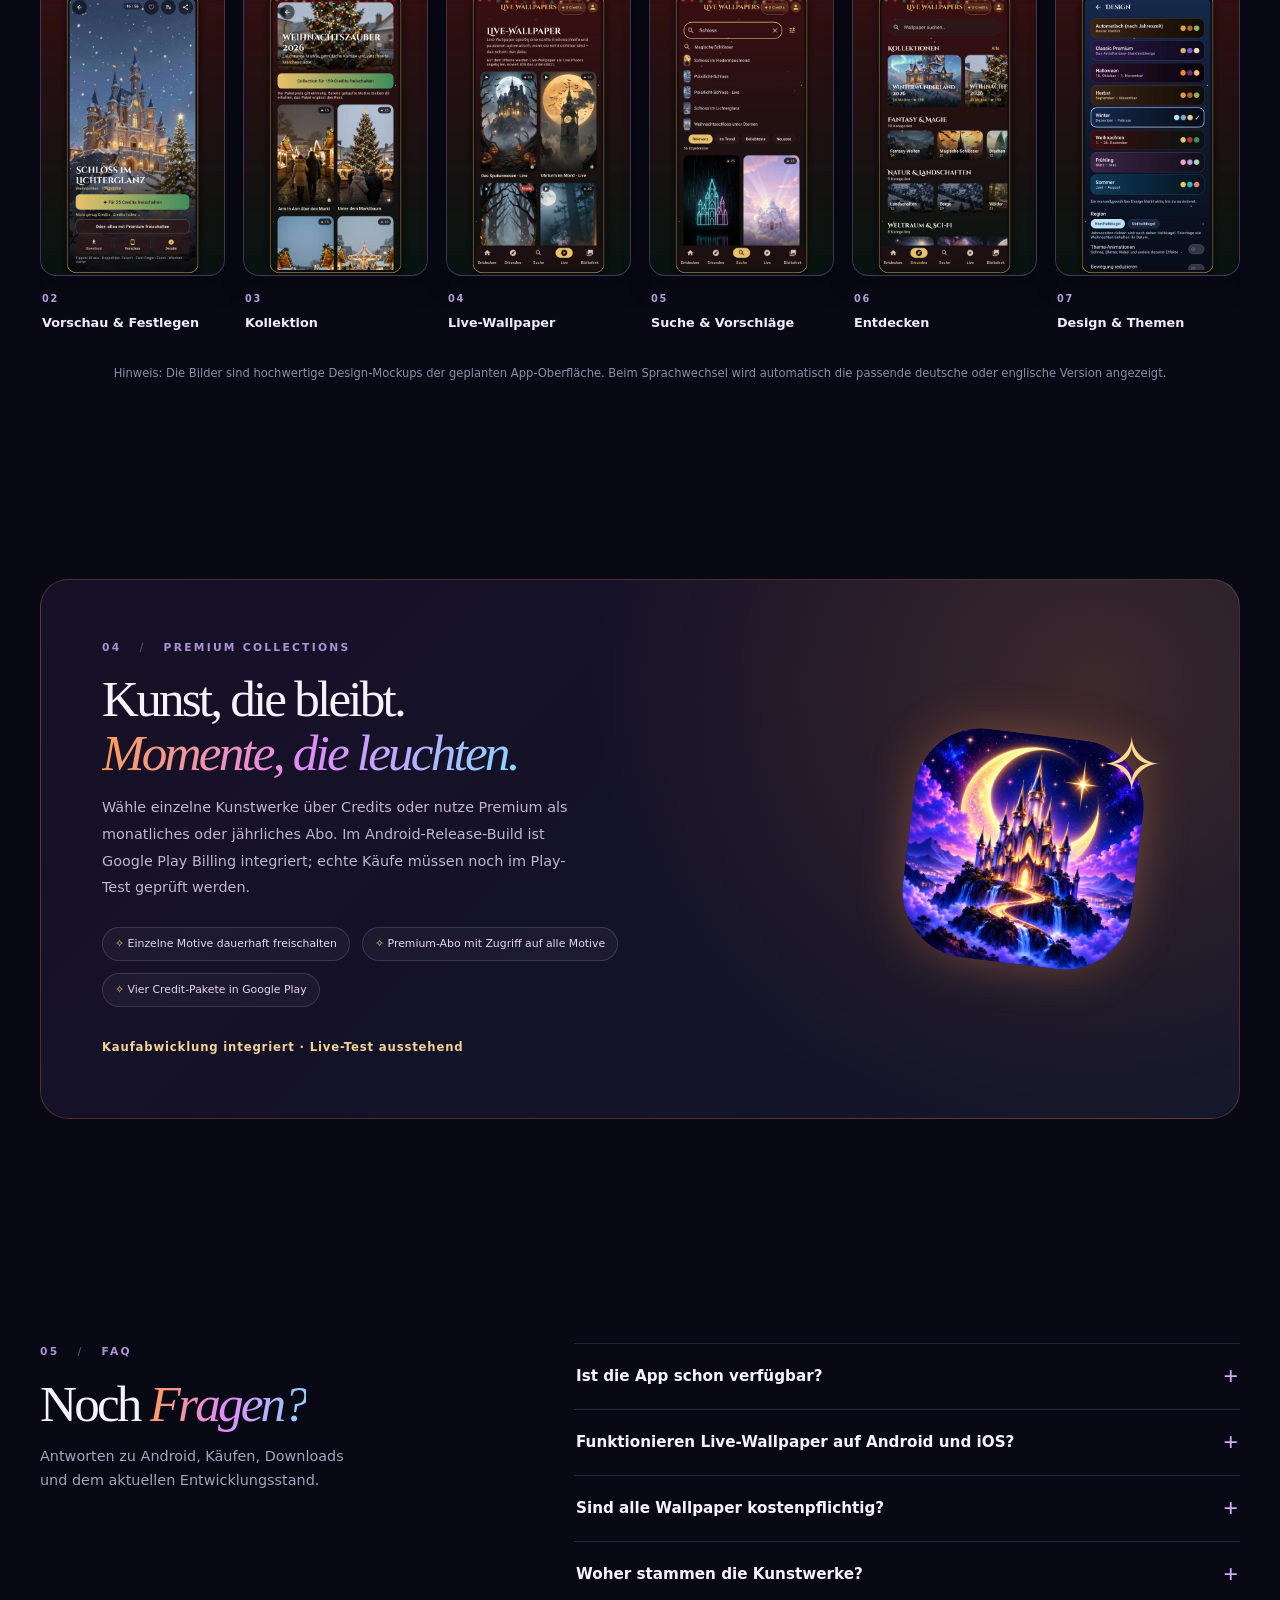
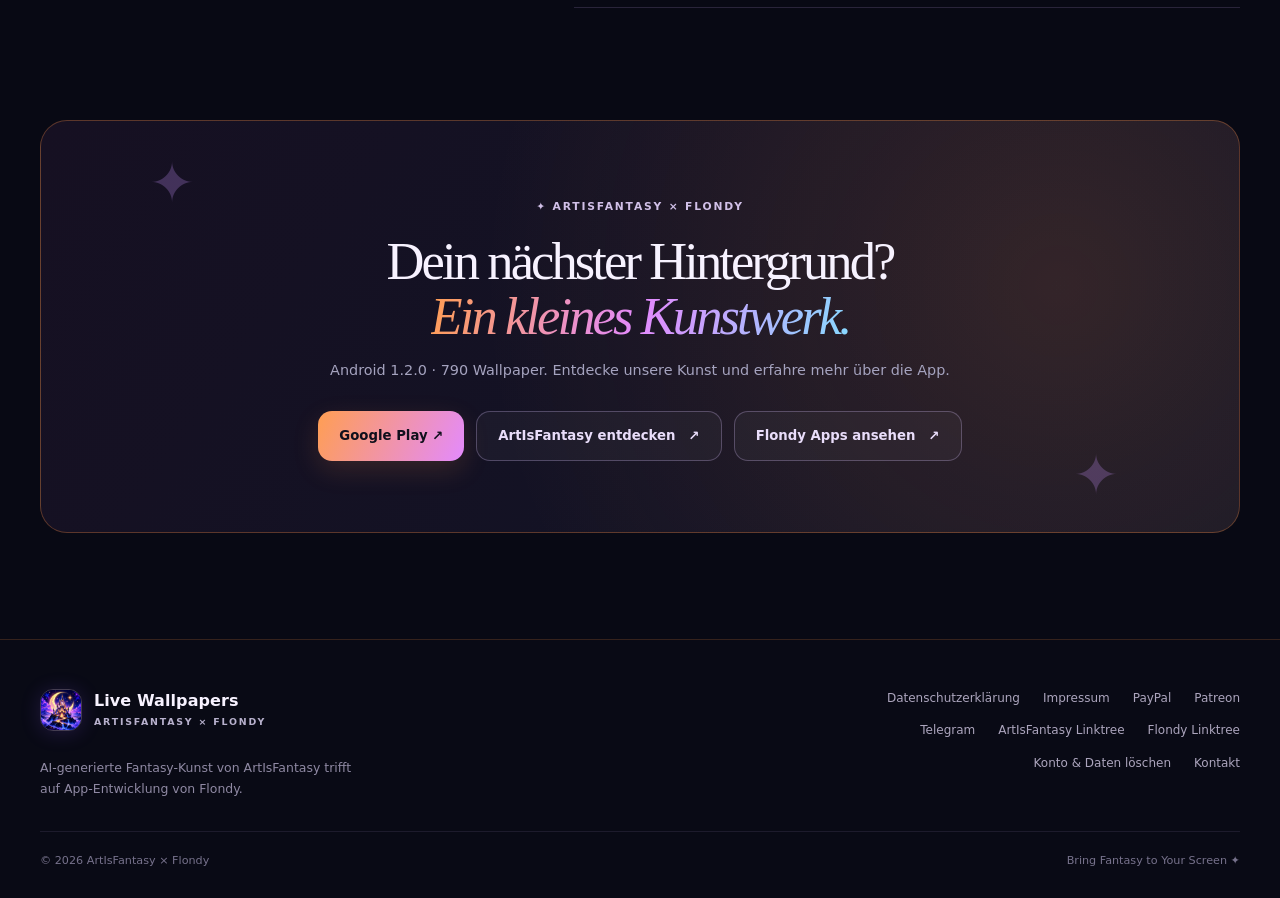
==== commit f04dc669: "feat(links): ArtIsFantasy Linktree und Google Play prominent verlinken" ====
--- a/index.html
+++ b/index.html
@@ -3,151 +3,88 @@
 <head>
   <meta charset="UTF-8"><meta name="viewport" content="width=device-width, initial-scale=1">
   <meta name="theme-color" content="#090915"><meta name="color-scheme" content="dark">
-  <meta name="description" content="ArtIsFantasy: Live Wallpapers – 790 Wallpaper, darunter 27 Live-Hintergründe, 78 Kategorien und 27 Kollektionen. Fantasy, Kosmos, Natur und saisonale Designs.">
-  <meta property="og:type" content="website"><meta property="og:title" content="Live Wallpapers – Bring Fantasy to Your Screen"><meta property="og:description" content="790 Wallpaper · 27 animierte Live-Hintergründe · 78 Kategorien · 27 Kollektionen. Entdecke ArtIsFantasy Live Wallpapers für Android.">
+  <meta name="description" content="Live Wallpapers by ArtIsFantasy × Flondy: Magische Fantasy-Wallpaper, Live-Hintergründe, saisonale Kunst und eine inspirierende App-Vorschau.">
+  <meta property="og:type" content="website"><meta property="og:title" content="Live Wallpapers – Bring Fantasy to Your Screen"><meta property="og:description" content="Entdecke magische Fantasy-Welten, saisonale Kollektionen und Live-Wallpaper.">
   <meta property="og:image" content="assets/share.jpg"><meta name="twitter:card" content="summary_large_image">
-  <link rel="icon" type="image/png" href="assets/favicon-classic.png"><link rel="apple-touch-icon" href="assets/icon-castle.png">
-  <link rel="preload" as="image" href="assets/castle-classic-full.webp"><link rel="stylesheet" href="assets/styles.css">
+  <link rel="icon" type="image/png" href="assets/favicon.png"><link rel="apple-touch-icon" href="assets/icon-castle.png">
+  <link rel="preload" as="image" href="assets/castle-large.webp"><link rel="stylesheet" href="assets/styles.css">
   <title>Live Wallpapers – ArtIsFantasy × Flondy</title>
 </head>
-<body data-page="home" data-active-season="classic">
+<body data-page="home">
   <a class="skip-link" href="#main">Zum Hauptinhalt</a>
-  <div class="background-stars" aria-hidden="true"></div><div class="page-season-glow" aria-hidden="true"></div>
+  <div class="background-stars" aria-hidden="true"></div>
   <header class="site-header"><div class="container nav-shell">
-    <a class="brand" href="index.html" aria-label="Live Wallpapers – Home"><img src="assets/castle-classic-small.webp" data-theme-logo alt="Live Wallpapers App Icon" width="46" height="46"><span><strong>Live Wallpapers</strong><small>ARTISFANTASY <b>×</b> FLONDY</small></span></a>
+    <a class="brand" href="index.html" aria-label="Live Wallpapers – Home"><img src="assets/icon-castle.png" alt="" width="46" height="46"><span><strong>Live Wallpapers</strong><small>ARTISFANTASY <b>×</b> FLONDY</small></span></a>
     <nav class="nav-links" id="site-menu" aria-label="Hauptnavigation">
-      <a href="#features" data-i18n="navFeatures">Highlights</a><a href="#seasons" data-i18n="navSeasons">Jahreszeiten</a><a href="#screenshots" data-i18n="navScreens">Screenshots</a><a href="#premium">Premium</a><a href="#artisfantasy">ArtIsFantasy</a><a href="#faq">FAQ</a>
+      <a href="#features" data-i18n="navFeatures">Highlights</a><a href="#seasons" data-i18n="navSeasons">Jahreszeiten</a><a href="#screenshots" data-i18n="navScreens">Screenshots</a><a href="#premium">Premium</a><a href="#faq">FAQ</a>
     </nav>
-    <div class="nav-actions"><button type="button" class="lang-toggle" data-lang-toggle aria-label="Switch to English">EN</button><a class="nav-cta" href="#premium" data-i18n="navCTA">App ansehen <span aria-hidden="true">↗</span></a><button class="menu-toggle" id="menu-toggle" aria-label="Menü öffnen" aria-controls="site-menu" aria-expanded="false" type="button"><span></span><span></span><span></span></button></div>
+    <div class="nav-actions"><button type="button" class="lang-toggle" data-lang-toggle aria-label="Switch to English">EN</button><a class="nav-cta" href="#screenshots" data-i18n="navCTA">App ansehen <span aria-hidden="true">↗</span></a><button class="menu-toggle" id="menu-toggle" aria-label="Menü öffnen" aria-controls="site-menu" aria-expanded="false" type="button"><span></span><span></span><span></span></button></div>
   </div></header>
   <main id="main">
-
-    <!-- V5: functional cinematic hero; artwork and all controls are independent DOM elements -->
-    <section class="season-experience" id="seasons" aria-labelledby="experience-title">
-      <div class="experience-background visible" id="season-bg-a" aria-hidden="true" style="background-image:url('assets/castle-classic-ambient.webp')"></div>
-      <div class="experience-background" id="season-bg-b" aria-hidden="true"></div>
-      <div class="experience-noise" aria-hidden="true"></div>
-      <div class="experience-orbit" aria-hidden="true"></div>
-      <div class="season-particles" id="season-particles" aria-hidden="true"></div>
-      <div class="container experience-content">
-        <div class="v5-icon-stage">
-          <div class="v5-icon-aura" aria-hidden="true"></div>
-          <div class="v5-icon-shell" id="season-icon-shell">
-            <img id="center-castle" data-theme-large-icon src="assets/castle-classic-full.webp" width="1060" height="1060" alt="Classic: magisches Schloss unter einer leuchtenden goldenen Mondsichel" fetchpriority="high">
-            <span class="v5-icon-sheen" aria-hidden="true"></span>
-          </div>
-          <div class="v5-icon-ground-glow" aria-hidden="true"></div>
-        </div>
-        <div class="experience-heading">
-          <span class="experience-kicker"><span class="kicker-dot"></span><span data-i18n="experienceEyebrow">DYNAMIC SEASONS</span></span>
-          <h1 id="experience-title" data-i18n-html="experienceTitle">Eine neue Atmosphäre. <em>Jede Jahreszeit.</em></h1>
-          <p data-i18n="experienceLead">Das Erscheinungsbild und ausgewählte Empfehlungen verändern sich passend zur Saison. Dein Lieblingsdesign bleibt jederzeit auswählbar.</p>
-        </div>
-        <div class="experience-switch" role="tablist" aria-label="Wallpaper-Design" id="experience-switch">
-          <button type="button" role="tab" aria-selected="true" data-season="classic" tabindex="0"><span aria-hidden="true">🏰</span> Classic</button>
-          <button type="button" role="tab" aria-selected="false" data-season="halloween" tabindex="-1"><span aria-hidden="true">🎃</span> Halloween</button>
-          <button type="button" role="tab" aria-selected="false" data-season="autumn" tabindex="-1"><span aria-hidden="true">🍂</span> Autumn</button>
-          <button type="button" role="tab" aria-selected="false" data-season="winter" tabindex="-1"><span aria-hidden="true">❄️</span> Winter</button>
-          <button type="button" role="tab" aria-selected="false" data-season="spring" tabindex="-1"><span aria-hidden="true">🌸</span> Spring</button>
-          <button type="button" role="tab" aria-selected="false" data-season="summer" tabindex="-1"><span aria-hidden="true">☀️</span> Summer</button>
-          <button type="button" role="tab" aria-selected="false" data-season="christmas" tabindex="-1"><span aria-hidden="true">🎄</span> Christmas</button>
-        </div>
-        <p class="experience-tip" data-i18n="experienceTip">Wähle ein Design und erlebe die Designvorschau.</p>
-        <span id="experience-season-title" class="visually-hidden" aria-live="polite">Classic Premium</span>
-        <span id="experience-season-description" class="visually-hidden">Das klassische Fantasy-Schloss.</span>
+    <section class="hero container" aria-labelledby="hero-title">
+      <div class="hero-copy">
+        <span class="eyebrow"><span class="eyebrow-spark">✦</span> ARTISFANTASY × FLONDY <span class="eyebrow-line"></span> <span data-i18n="heroEyebrow">DIE MAGIE BEGINNT HIER</span></span>
+        <h1 id="hero-title" data-i18n-html="heroTitle">Ein bisschen <em>Magie.</em><br>Für deinen Bildschirm.</h1>
+        <p class="hero-lead" data-i18n="heroLead">Entdecke atemberaubende Fantasy-Kunst, lebendige Hintergründe und Kollektionen, die sich mit den Jahreszeiten verändern. Dein nächstes Lieblings-Wallpaper wartet.</p>
+        <div class="hero-buttons"><a href="https://play.google.com/store/apps/details?id=dev.flondy.wallpapers" target="_blank" rel="noopener" class="button primary"><span aria-hidden="true">✧</span> <span data-i18n="heroPrimary">Bei Google Play laden</span> <span aria-hidden="true">↗</span></a><a href="#seasons" class="button outlined"><span data-i18n="heroSecondary">Kollektionen entdecken</span> <span aria-hidden="true">→</span></a></div>
+        <div class="hero-notes"><span class="note-pill"><span class="tiny-dot"></span><span data-i18n="heroSoon">Jetzt bei Google Play</span></span><span data-i18n="heroPlatform">Für Android · iOS in Planung</span></div>
+      </div>
+      <div class="hero-visual" aria-label="Live Wallpapers Schloss-App-Icon als Produktvorschau">
+        <div class="planet-ring ring-one" aria-hidden="true"></div><div class="planet-ring ring-two" aria-hidden="true"></div>
+        <div class="hero-icon-frame"><img src="assets/castle-large.webp" alt="Live Wallpapers App-Icon: verzaubertes Schloss vor einer goldenen Mondsichel" width="980" height="980" fetchpriority="high"><div class="icon-shimmer" aria-hidden="true"></div></div>
+        <div class="hero-halo hero-halo-a" aria-hidden="true">✦</div><div class="hero-halo hero-halo-b" aria-hidden="true">✧</div>
+        <div class="float-info float-top"><span class="info-asterisk">✧</span><span><strong>01 / 06</strong><small data-i18n="heroFloatTop">Magische Kollektionen</small></span></div>
+        <div class="float-info float-bottom"><img src="assets/season-winter-tiny.webp" alt="" width="46" height="46"><span><strong data-i18n="heroFloatTitle">Winter Dreams</strong><small data-i18n="heroFloatBottom">Fantasie für jede Saison</small></span></div>
       </div>
     </section>
-
     <div class="hero-ribbon container" aria-label="Designschwerpunkte"><span>FANTASY WORLDS</span><span class="ribbon-star">✦</span><span>ANIMATED ART</span><span class="ribbon-star">✦</span><span>SEASONAL MAGIC</span><span class="ribbon-star">✦</span><span>PREMIUM WALLPAPERS</span></div>
-
-    <section class="stats-section container" aria-label="App-Katalog in Zahlen">
-      <div class="stat-card"><strong>790</strong><span data-i18n="stat1">Wallpaper insgesamt</span></div>
-      <div class="stat-card"><strong>763</strong><span data-i18n="stat2">HD-Hintergrundbilder</span></div>
-      <div class="stat-card"><strong>27</strong><span data-i18n="stat3">animierte Live-Wallpaper</span></div>
-      <div class="stat-card"><strong>78</strong><span data-i18n="stat4">befüllte Kategorien</span></div>
-      <div class="stat-card"><strong>27</strong><span data-i18n="stat5">kuratierte Kollektionen</span></div>
-    </section>
 
     <section class="section" id="features"><div class="container">
       <div class="section-top"><div><div class="kicker">01 <span class="slash">/</span> <span data-i18n="featureKicker">DIE APP</span></div><h2 data-i18n-html="featureTitle">Kleine Details.<br><em>Große Wirkung.</em></h2></div><p class="section-aside" data-i18n="featureLead">Eine kuratierte Welt aus Farbe, Licht und Bewegung – geschaffen, um deinem Smartphone einen unverwechselbaren Look zu geben.</p></div>
       <div class="feature-grid">
         <article class="feature-card"><div class="feature-icon purple">◌</div><span class="feature-number">01</span><h3 data-i18n="feature1Title">Live statt langweilig</h3><p data-i18n="feature1Text">Atmosphärische Animationen und fantastische Szenen für unterstützte Android-Geräte.</p></article>
-        <article class="feature-card"><div class="feature-icon blue">⌕</div><span class="feature-number">02</span><h3 data-i18n="feature2Title">Entdecke deinen Stil</h3><p data-i18n="feature2Text">78 befüllte Kategorien – von Fantasy und AMOLED bis Autos, Anime-Stil, Tieren und Natur.</p></article>
-        <article class="feature-card"><div class="feature-icon pink">♡</div><span class="feature-number">03</span><h3 data-i18n="feature3Title">Alles, was du liebst</h3><p data-i18n="feature3Text">Favoriten, persönliche Kollektionen, Downloads und Freischaltungen bleiben lokal auf deinem Gerät.</p></article>
-        <article class="feature-card"><div class="feature-icon gold">✧</div><span class="feature-number">04</span><h3 data-i18n="feature4Title">Saisonale Highlights</h3><p data-i18n="feature4Text">Sieben wählbare App-Designs inklusive Classic und sechs Saisons – auf Wunsch automatisch passend zum Datum.</p></article>
+        <article class="feature-card"><div class="feature-icon blue">⌕</div><span class="feature-number">02</span><h3 data-i18n="feature2Title">Entdecke deinen Stil</h3><p data-i18n="feature2Text">Fantasy, Natur, Space, Neon und mehr – übersichtlich in thematischen Welten.</p></article>
+        <article class="feature-card"><div class="feature-icon pink">♡</div><span class="feature-number">03</span><h3 data-i18n="feature3Title">Alles, was du liebst</h3><p data-i18n="feature3Text">Merke Lieblingsmotive, entdecke Sammlungen und finde deine Kunstwerke wieder.</p></article>
+        <article class="feature-card"><div class="feature-icon gold">✧</div><span class="feature-number">04</span><h3 data-i18n="feature4Title">Saisonale Highlights</h3><p data-i18n="feature4Text">Von mystischem Halloween bis zur gemütlichen Weihnachtszeit – immer neue Stimmungen.</p></article>
       </div>
     </div></section>
 
-    <section class="section collection-update" id="catalog"><div class="container">
-      <div class="section-top"><div><div class="kicker">01.5 <span class="slash">/</span> <span data-i18n="catalogKicker">KATALOG 1.2.0</span></div><h2 data-i18n-html="catalogTitle">Mehr Welten.<br><em>Mehr zum Entdecken.</em></h2></div><p class="section-aside" data-i18n="catalogLead">Entdecke vielfältige neue Themen – von verträumten Winterabenden bis zu futuristischen Maschinen.</p></div>
-      <div class="catalog-grid">
-        <article class="catalog-card"><span class="catalog-icon">🏰</span><h3 data-i18n="cat1Title">Fantasy & Magie</h3><p data-i18n="cat1Text">Märchenschlösser, magische Kreaturen und fantastische Abenteuerwelten.</p><span class="catalog-pill" data-i18n="cat1Pill">Fantasy · Helden · Mystik</span></article>
-        <article class="catalog-card"><span class="catalog-icon">🌌</span><h3 data-i18n="cat2Title">Kosmos & Ästhetik</h3><p data-i18n="cat2Text">Sternenhimmel, abstrakte Kunst, AMOLED-Motive und leuchtende Digital Art.</p><span class="catalog-pill" data-i18n="cat2Pill">Space · AMOLED · Digital Art</span></article>
-        <article class="catalog-card"><span class="catalog-icon">🏎️</span><h3 data-i18n="cat3Title">Fahrzeuge & Technik</h3><p data-i18n="cat3Text">Sportwagen, Motorräder, Rennsport, futuristische Maschinen und Technik.</p><span class="catalog-pill" data-i18n="cat3Pill">JDM · Racing · Maschinen</span></article>
-        <article class="catalog-card"><span class="catalog-icon">🌲</span><h3 data-i18n="cat4Title">Natur & Emotion</h3><p data-i18n="cat4Text">Tierwelt, Naturpanoramen, stimmungsvolle Szenen und Landschaften.</p><span class="catalog-pill" data-i18n="cat4Pill">Natur · Tiere · Stimmungen</span></article>
+    <section class="section seasons-section" id="seasons"><div class="container">
+      <div class="section-top seasons-header"><div><div class="kicker">02 <span class="slash">/</span> <span data-i18n="seasonKicker">SEASONAL WORLDS</span></div><h2 data-i18n-html="seasonTitle">Sechs Jahreszeiten.<br><em>Unendlich viel Magie.</em></h2></div><p class="section-aside" data-i18n="seasonLead">Jede Kollektion hat ihren eigenen Look. Das Schloss bleibt unser App-Icon – diese Motive gehören zu den Jahreszeiten.</p></div>
+      <div class="season-grid" aria-label="Saison-Kollektionen">
+        <button class="season-card" type="button" data-season="halloween" aria-pressed="false"><img src="assets/season-halloween.webp" width="660" height="660" alt="Halloween: Kürbisse vor einem magischen Schloss" loading="lazy"><span class="season-card-label"><small>01 / SPOOKY</small><strong>🎃 Halloween</strong></span></button>
+        <button class="season-card" type="button" data-season="autumn" aria-pressed="false"><img src="assets/season-autumn.webp" width="660" height="660" alt="Autumn: goldenes Herbsttal mit Schloss" loading="lazy"><span class="season-card-label"><small>02 / COZY</small><strong>🍂 Autumn</strong></span></button>
+        <button class="season-card" type="button" data-season="winter" aria-pressed="true"><img src="assets/season-winter.webp" width="660" height="660" alt="Winter: Schnee und Nordlichter an einem Schloss" loading="lazy"><span class="season-card-label"><small>03 / FROST</small><strong>❄️ Winter</strong></span></button>
+        <button class="season-card" type="button" data-season="spring" aria-pressed="false"><img src="assets/season-spring.webp" width="660" height="660" alt="Spring: rosafarbene Blüten und Wasserfälle" loading="lazy"><span class="season-card-label"><small>04 / BLOOM</small><strong>🌸 Spring</strong></span></button>
+        <button class="season-card" type="button" data-season="summer" aria-pressed="false"><img src="assets/season-summer.webp" width="660" height="660" alt="Summer: tropischer Strand mit Sonnenuntergang" loading="lazy"><span class="season-card-label"><small>05 / SUNSHINE</small><strong>☀️ Summer</strong></span></button>
+        <button class="season-card" type="button" data-season="christmas" aria-pressed="false"><img src="assets/season-christmas.webp" width="660" height="660" alt="Christmas: Weihnachtsbaum und Winterlandschaft" loading="lazy"><span class="season-card-label"><small>06 / HOLIDAY</small><strong>🎄 Christmas</strong></span></button>
       </div>
-      <div class="delivery-note"><span class="delivery-icon">↓</span><p><strong data-i18n="deliveryTitle">HD-Qualität bei Bedarf.</strong> <span data-i18n="deliveryText">Die Android-App enthält zunächst Vorschaubilder. HD-Originale und Live-Videos werden bei Bedarf über Google Play nachgeladen. Die Play-Asset-Delivery-Funktion wird noch im internen Test geprüft.</span></p></div>
+      <div class="season-detail" aria-live="polite"><div class="season-detail-info"><span class="micro-label" data-i18n="seasonSelection">AUSGEWÄHLTE KOLLEKTION</span><strong id="season-detail-title">❄️ Winter – Frozen Dreams</strong><p id="season-detail-description">Verschneite Königreiche, eisblaue Nächte und das Leuchten der Polarlichter.</p></div><img id="season-detail-image" src="assets/season-winter-tiny.webp" width="76" height="76" alt="Ausgewähltes Wintermotiv"></div>
     </div></section>
 
     <section class="section screenshots-section" id="screenshots"><div class="container">
-      <div class="section-top screenshots-top"><div><div class="kicker">03 <span class="slash">/</span> <span data-i18n="shotsKicker">APP PREVIEW</span></div><h2 data-i18n-html="shotsTitle">Mehr Einblicke.<br><em>Mehr Magie.</em></h2></div><div class="screenshot-head-right"><p class="section-aside" data-i18n="shotsLead">Sieben Premium-Screenshots zeigen Startseite, Einzelmotiv, Kollektion, Live-Bereich, Suche, Entdecken und Design. Beim Sprachwechsel passen sich auch die Screenshots an.</p><div class="gallery-controls"><button type="button" id="gallery-prev" class="arrow-button" aria-label="Vorheriger Screenshot">←</button><button type="button" id="gallery-next" class="arrow-button" aria-label="Nächster Screenshot">→</button></div></div></div>
+      <div class="section-top screenshots-top"><div><div class="kicker">03 <span class="slash">/</span> <span data-i18n="shotsKicker">APP PREVIEW</span></div><h2 data-i18n-html="shotsTitle">Ein Blick hinein.<br><em>Ohne Kompromisse.</em></h2></div><div class="screenshot-head-right"><p class="section-aside" data-i18n="shotsLead">Acht echte Screenshots aus der App. Zum Vergrößern einfach anklicken.</p><div class="gallery-controls"><button type="button" id="gallery-prev" class="arrow-button" aria-label="Vorheriger Screenshot">←</button><button type="button" id="gallery-next" class="arrow-button" aria-label="Nächster Screenshot">→</button></div></div></div>
       <div class="screenshots-scroll" id="screenshots-scroll" tabindex="0" aria-label="Screenshots, horizontal scrollen">
-        <button class="screen-item" type="button" data-shot-index="0" data-preview="assets/screenshot-de-01.webp" data-caption-de="Startseite" data-caption-en="Home" aria-label="Screenshot Startseite vergrößern"><span class="screen-image"><img src="assets/screenshot-de-01.webp" width="1080" height="1920" alt="Startseite der Live Wallpapers App" loading="lazy"></span><span class="screen-meta"><b>01</b><strong data-shot-label>Startseite</strong></span></button>
-        <button class="screen-item" type="button" data-shot-index="1" data-preview="assets/screenshot-de-02.webp" data-caption-de="Vorschau & Festlegen" data-caption-en="Preview & Set" aria-label="Screenshot Vorschau vergrößern"><span class="screen-image"><img src="assets/screenshot-de-02.webp" width="1080" height="1920" alt="Einzelmotiv mit Vorschau und Freischaltung" loading="lazy"></span><span class="screen-meta"><b>02</b><strong data-shot-label>Vorschau & Festlegen</strong></span></button>
-        <button class="screen-item" type="button" data-shot-index="2" data-preview="assets/screenshot-de-03.webp" data-caption-de="Kollektion" data-caption-en="Collection" aria-label="Screenshot Kollektion vergrößern"><span class="screen-image"><img src="assets/screenshot-de-03.webp" width="1080" height="1920" alt="Kollektion mit mehreren Weihnachtsmotiven" loading="lazy"></span><span class="screen-meta"><b>03</b><strong data-shot-label>Kollektion</strong></span></button>
-        <button class="screen-item" type="button" data-shot-index="3" data-preview="assets/screenshot-de-04.webp" data-caption-de="Live-Wallpaper" data-caption-en="Live Wallpapers" aria-label="Screenshot Live-Bereich vergrößern"><span class="screen-image"><img src="assets/screenshot-de-04.webp" width="1080" height="1920" alt="Live-Wallpaper Übersicht" loading="lazy"></span><span class="screen-meta"><b>04</b><strong data-shot-label>Live-Wallpaper</strong></span></button>
-        <button class="screen-item" type="button" data-shot-index="4" data-preview="assets/screenshot-de-05.webp" data-caption-de="Suche & Vorschläge" data-caption-en="Search & Suggestions" aria-label="Screenshot Suche vergrößern"><span class="screen-image"><img src="assets/screenshot-de-05.webp" width="1080" height="1920" alt="Suche mit Vorschlägen" loading="lazy"></span><span class="screen-meta"><b>05</b><strong data-shot-label>Suche & Vorschläge</strong></span></button>
-        <button class="screen-item" type="button" data-shot-index="5" data-preview="assets/screenshot-de-06.webp" data-caption-de="Entdecken" data-caption-en="Explore" aria-label="Screenshot Entdecken vergrößern"><span class="screen-image"><img src="assets/screenshot-de-06.webp" width="1080" height="1920" alt="Kategorien und Entdecken Bereich" loading="lazy"></span><span class="screen-meta"><b>06</b><strong data-shot-label>Entdecken</strong></span></button>
-        <button class="screen-item" type="button" data-shot-index="6" data-preview="assets/screenshot-de-07.webp" data-caption-de="Design & Themen" data-caption-en="Theme & Design" aria-label="Screenshot Design vergrößern"><span class="screen-image"><img src="assets/screenshot-de-07.webp" width="1080" height="1920" alt="Design und Themen Auswahl" loading="lazy"></span><span class="screen-meta"><b>07</b><strong data-shot-label>Design & Themen</strong></span></button>
+        <button class="screen-item" type="button" data-preview="assets/app-shot-01-large.webp" data-caption-de="Willkommen" data-caption-en="Welcome" aria-label="Screenshot Willkommen vergrößern"><span class="screen-image"><img src="assets/app-shot-01.webp" width="540" height="960" alt="Begrüßung mit Fantasy-Schloss im Mondlicht" loading="lazy"></span><span class="screen-meta"><b>01</b><strong data-i18n="shot1">Willkommen</strong></span></button>
+        <button class="screen-item" type="button" data-preview="assets/app-shot-02-large.webp" data-caption-de="Startseite" data-caption-en="Home" aria-label="Screenshot Startseite vergrößern"><span class="screen-image"><img src="assets/app-shot-02.webp" width="540" height="960" alt="Startseite mit Hirsch-Motiv und Kollektionen" loading="lazy"></span><span class="screen-meta"><b>02</b><strong data-i18n="shot2">Startseite</strong></span></button>
+        <button class="screen-item" type="button" data-preview="assets/app-shot-03-large.webp" data-caption-de="Entdecken &amp; Suche" data-caption-en="Explore &amp; Search" aria-label="Screenshot Entdecken &amp; Suche vergrößern"><span class="screen-image"><img src="assets/app-shot-03.webp" width="540" height="960" alt="Entdecken mit Suche und Kategorien" loading="lazy"></span><span class="screen-meta"><b>03</b><strong data-i18n="shot3">Entdecken &amp; Suche</strong></span></button>
+        <button class="screen-item" type="button" data-preview="assets/app-shot-04-large.webp" data-caption-de="Live-Wallpaper" data-caption-en="Live wallpapers" aria-label="Screenshot Live-Wallpaper vergrößern"><span class="screen-image"><img src="assets/app-shot-04.webp" width="540" height="960" alt="Übersicht der animierten Live-Wallpaper" loading="lazy"></span><span class="screen-meta"><b>04</b><strong data-i18n="shot4">Live-Wallpaper</strong></span></button>
+        <button class="screen-item" type="button" data-preview="assets/app-shot-05-large.webp" data-caption-de="Winterwunderland" data-caption-en="Winter wonderland" aria-label="Screenshot Winterwunderland vergrößern"><span class="screen-image"><img src="assets/app-shot-05.webp" width="540" height="960" alt="Kollektion Winterwunderland 2026" loading="lazy"></span><span class="screen-meta"><b>05</b><strong data-i18n="shot5">Winterwunderland</strong></span></button>
+        <button class="screen-item" type="button" data-preview="assets/app-shot-06-large.webp" data-caption-de="Halloween-Nächte" data-caption-en="Halloween nights" aria-label="Screenshot Halloween-Nächte vergrößern"><span class="screen-image"><img src="assets/app-shot-06.webp" width="540" height="960" alt="Kollektion Halloween-Nächte 2026" loading="lazy"></span><span class="screen-meta"><b>06</b><strong data-i18n="shot6">Halloween-Nächte</strong></span></button>
+        <button class="screen-item" type="button" data-preview="assets/app-shot-07-large.webp" data-caption-de="Design je Jahreszeit" data-caption-en="Seasonal themes" aria-label="Screenshot Design je Jahreszeit vergrößern"><span class="screen-image"><img src="assets/app-shot-07.webp" width="540" height="960" alt="Design-Einstellungen mit saisonalen Farbwelten" loading="lazy"></span><span class="screen-meta"><b>07</b><strong data-i18n="shot7">Design je Jahreszeit</strong></span></button>
+        <button class="screen-item" type="button" data-preview="assets/app-shot-08-large.webp" data-caption-de="Bibliothek &amp; Favoriten" data-caption-en="Library &amp; favorites" aria-label="Screenshot Bibliothek &amp; Favoriten vergrößern"><span class="screen-image"><img src="assets/app-shot-08.webp" width="540" height="960" alt="Bibliothek mit Favoriten und Kollektionen" loading="lazy"></span><span class="screen-meta"><b>08</b><strong data-i18n="shot8">Bibliothek &amp; Favoriten</strong></span></button>
       </div>
-      <p class="preview-disclaimer" data-i18n="shotsNote">Hinweis: Die Bilder sind hochwertige Design-Mockups der geplanten App-Oberfläche. Beim Sprachwechsel werden automatisch die passende deutsche oder englische Version angezeigt.</p>
+      <p class="preview-disclaimer" data-i18n="shotsNote">Echte Screenshots aus Version 1.2.0 (Oktober 2026). Einzelne Inhalte können sich bis zum Release noch ändern.</p>
     </div></section>
 
-    <section class="section" id="premium"><div class="container"><div class="premium-box"><div class="premium-content"><div class="kicker">04 <span class="slash">/</span> PREMIUM COLLECTIONS</div><h2 data-i18n-html="premiumTitle">Kunst, die bleibt.<br><em>Momente, die leuchten.</em></h2><p data-i18n="premiumLead">Wähle einzelne Kunstwerke über Credits oder nutze Premium als monatliches oder jährliches Abo. Im Android-Release-Build ist Google Play Billing integriert; echte Käufe müssen noch im Play-Test geprüft werden.</p><div class="premium-points"><span>✧ <span data-i18n="premiumP1">Einzelne Motive dauerhaft freischalten</span></span><span>✧ <span data-i18n="premiumP2">Premium-Abo mit Zugriff auf alle Motive</span></span><span>✧ <span data-i18n="premiumP3">Vier Credit-Pakete in Google Play</span></span></div><span class="premium-soon" data-i18n="premiumSoon">Kaufabwicklung integriert · Live-Test ausstehend</span></div><div class="premium-art" aria-hidden="true"><div class="premium-art-glow"></div><img src="assets/castle-halloween-small.webp" data-theme-logo alt="" width="512" height="512"><span class="premium-gem">✧</span></div></div></div></section>
+    <section class="section" id="premium"><div class="container"><div class="premium-box"><div class="premium-content"><div class="kicker">04 <span class="slash">/</span> PREMIUM COLLECTIONS</div><h2 data-i18n-html="premiumTitle">Kunst, die bleibt.<br><em>Momente, die leuchten.</em></h2><p data-i18n="premiumLead">Neben kostenlosen Motiven sind exklusive Kollektionen und animierte Wallpaper per Credits geplant. Du entscheidest, welche Welten du freischalten möchtest.</p><div class="premium-points"><span>✧ <span data-i18n="premiumP1">Exklusive Fantasy-Kunst</span></span><span>✧ <span data-i18n="premiumP2">Thematische Kollektionen</span></span><span>✧ <span data-i18n="premiumP3">Transparente Freischaltungen</span></span></div><span class="premium-soon" data-i18n="premiumSoon">Premium-Shop in Vorbereitung</span></div><div class="premium-art" aria-hidden="true"><div class="premium-art-glow"></div><img src="assets/icon-castle.png" alt="" width="512" height="512"><span class="premium-gem">✧</span></div></div></div></section>
 
-    <section class="section faqs" id="faq"><div class="container faq-grid"><div><div class="kicker">05 <span class="slash">/</span> FAQ</div><h2 data-i18n-html="faqTitle">Noch <em>Fragen?</em></h2><p data-i18n="faqLead">Antworten zu Android, Käufen, Downloads und dem aktuellen Entwicklungsstand.</p></div><div class="faq-list"><details><summary data-i18n="faq1Q">Ist die App schon verfügbar?</summary><p data-i18n="faq1A">Die Android-Version 1.2.0 wurde gebaut und automatische Tests sind erfolgreich durchgelaufen. Geräte-, Play-Asset-Delivery- und echte Kauf-Tests stehen noch aus. Ein offizieller Store-Link folgt nach Freigabe.</p></details><details><summary data-i18n="faq2Q">Funktionieren Live-Wallpaper auf Android und iOS?</summary><p data-i18n="faq2A">Die hier beschriebene Version 1.2.0 ist eine Android-App mit Live-Wallpaper-Dienst. Eine vergleichbare iOS-App ist derzeit nicht als fertiger Build dokumentiert.</p></details><details><summary data-i18n="faq3Q">Sind alle Wallpaper kostenpflichtig?</summary><p data-i18n="faq3A">Der Android-Release-Build enthält vier Credit-Pakete und ein Premium-Abo (monatlich oder jährlich). Preise werden von Google Play bereitgestellt. Echte Kaufabläufe sind noch nicht im Play-Test bestätigt.</p></details><details><summary data-i18n="faq4Q">Woher stammen die Kunstwerke?</summary><p data-i18n="faq4A">Das Design und die Motive entstehen unter ArtIsFantasy. Die App wird unter dem Entwicklerbranding Flondy umgesetzt.</p></details>
-      <details><summary data-i18n="faq5Q">Was passiert mit Credits beim Deinstallieren?</summary><p data-i18n="faq5A">Profil, Credit-Guthaben und Freischaltungen werden in Version 1.2.0 lokal verwaltet. Nach einer Deinstallation können diese lokalen Daten verloren gehen. Das Abo wird separat über Google Play verwaltet; eine vollständige Wiederherstellung aller lokalen Freischaltungen ist nicht bestätigt.</p></details>
-      <details><summary data-i18n="faq6Q">Muss ich alle HD-Dateien sofort herunterladen?</summary><p data-i18n="faq6A">Nein. HD-Bilder und Live-Videos sind in 22 Nachlade-Pakete aufgeteilt. Sie werden bei Bedarf angefordert. Die Auslieferung über Google Play muss noch im internen Test überprüft werden.</p></details>
-      </div></div></section>
+    <section class="section faqs" id="faq"><div class="container faq-grid"><div><div class="kicker">05 <span class="slash">/</span> FAQ</div><h2 data-i18n-html="faqTitle">Noch <em>Fragen?</em></h2><p data-i18n="faqLead">Die wichtigsten Antworten rund um Live Wallpapers und die geplanten Funktionen.</p></div><div class="faq-list"><details><summary data-i18n="faq1Q">Ist die App schon verfügbar?</summary><p data-i18n="faq1A">Ja. Live Wallpapers gibt es für Android bei Google Play. Den Link findest du oben auf dieser Seite.</p></details><details><summary data-i18n="faq2Q">Funktionieren Live-Wallpaper auf Android und iOS?</summary><p data-i18n="faq2A">Android unterstützt echte animierte Live-Wallpaper. Auf iOS gelten andere Systemgrenzen: Bilder können gespeichert und kompatible Live Photos für die manuelle Einrichtung vorbereitet werden.</p></details><details><summary data-i18n="faq3Q">Sind alle Wallpaper kostenpflichtig?</summary><p data-i18n="faq3A">Geplant ist eine Auswahl kostenloser Motive sowie optionale Premium-Inhalte per Credits. Konkrete Preise werden in der App vor einem Kauf angezeigt.</p></details><details><summary data-i18n="faq4Q">Woher stammen die Kunstwerke?</summary><p data-i18n="faq4A">Das Design und die Motive entstehen unter ArtIsFantasy. Die App wird unter dem Entwicklerbranding Flondy umgesetzt.</p></details></div></div></section>
 
-
-    <section class="section about-artisfantasy" id="artisfantasy" aria-labelledby="brand-title">
-      <div class="container">
-        <div class="artisfantasy-panel">
-          <div class="artisfantasy-story">
-            <div class="kicker">06 <span class="slash">/</span> THE ART BEHIND THE APP</div>
-            <h2 id="brand-title" data-i18n-html="aboutTitle">ArtIsFantasy.<br><em>Wo Fantasie auf KI trifft.</em></h2>
-            <p class="artisfantasy-intro" data-i18n="aboutIntro">Entdecke KI-generierte Kunst mit magischen Fantasy-Welten, verträumten Landschaften, mythischen Kreaturen und gemütlichen Wintermotiven.</p>
-            <p data-i18n="aboutDetails">ArtIsFantasy erschafft digitale Kunst, KI-Animationen, Shorts und entspannende Ambiente-Videos. Flondy bringt ausgewählte Motive mit Live Wallpapers auf dein Android-Gerät.</p>
-            <div class="artisfantasy-topics" aria-label="Kunstformen">
-              <span data-i18n="aboutP1">✦ Fantasy & digitale Kunst</span>
-              <span data-i18n="aboutP2">✦ Magische Welten & Landschaften</span>
-              <span data-i18n="aboutP3">✦ Mythische Kreaturen</span>
-              <span data-i18n="aboutP4">✦ Saisonale Ästhetik</span>
-              <span data-i18n="aboutP5">✦ KI-Animationen & Shorts</span>
-              <span data-i18n="aboutP6">✦ Entspannende Ambiente-Videos</span>
-            </div>
-            <p class="brand-motto">Dream it. Imagine it. Create it. <span aria-hidden="true">✦</span></p>
-          </div>
-          <div class="artisfantasy-community">
-            <div class="artisfantasy-community-head"><span aria-hidden="true">✧</span><strong data-i18n="communityTitle">Werde Teil der ArtIsFantasy-Community</strong></div>
-            <p data-i18n="communityLead">Folge neuen Kunstwerken, Reels und Fantasy-Welten auf deinen Lieblingsplattformen.</p>
-            <div class="social-destinations">
-              <a class="social-destination" href="https://www.deviantart.com/artisfantasy/gallery" target="_blank" rel="noopener noreferrer"><span class="social-mark da">DA</span><span><strong>DeviantArt</strong><small data-i18n="socialDeviant">Galerie & exklusive Kunst</small></span><span class="social-arrow" aria-hidden="true">↗</span></a>
-              <a class="social-destination" href="https://www.instagram.com/artisfantasy.da/" target="_blank" rel="noopener noreferrer"><span class="social-mark ig">IG</span><span><strong>Instagram</strong><small data-i18n="socialInstagram">Kunst, Reels & Highlights</small></span><span class="social-arrow" aria-hidden="true">↗</span></a>
-              <a class="social-destination" href="https://www.tiktok.com/@artisfantasy.da" target="_blank" rel="noopener noreferrer"><span class="social-mark tt">♪</span><span><strong>TikTok</strong><small data-i18n="socialTiktok">Fantasy-Clips & Shorts</small></span><span class="social-arrow" aria-hidden="true">↗</span></a>
-              <a class="social-destination" href="https://www.facebook.com/ArtIsFantasy/" target="_blank" rel="noopener noreferrer"><span class="social-mark fb">f</span><span><strong>Facebook</strong><small data-i18n="socialFacebook">Bilder & Community</small></span><span class="social-arrow" aria-hidden="true">↗</span></a>
-            </div>
-            <div class="membership-note"><span aria-hidden="true">✦</span><p data-i18n="supportMessage">Unterstütze die kreative Arbeit: Exklusive Kunstwerke und VIP-Mitgliedschaften gibt es auf DeviantArt.</p></div>
-          </div>
-        </div>
-      </div>
-    </section>
-
-    <section class="cta-section"><div class="container"><div class="cta-panel"><span class="eyebrow">✦ ARTISFANTASY × FLONDY</span><h2 data-i18n-html="ctaTitle">Dein nächster Hintergrund?<br><em>Ein kleines Kunstwerk.</em></h2><p data-i18n="ctaLead">Android 1.2.0 · 790 Wallpaper. Entdecke unsere Kunst und erfahre mehr über die App.</p><div class="cta-links"><a class="button primary" href="https://www.deviantart.com/artisfantasy/gallery" rel="noopener noreferrer" target="_blank"><span data-i18n="ctaArt">ArtIsFantasy entdecken</span> ↗</a><a class="button outlined" href="https://flondy.github.io/app-store/" rel="noopener noreferrer" target="_blank"><span data-i18n="ctaDev">Flondy Apps ansehen</span> ↗</a></div></div></div></section>
+    <section class="cta-section"><div class="container"><div class="cta-panel"><span class="eyebrow">✦ ARTISFANTASY × FLONDY</span><h2 data-i18n-html="ctaTitle">Dein nächster Hintergrund?<br><em>Ein kleines Kunstwerk.</em></h2><p data-i18n="ctaLead">Entdecke die Welt hinter Live Wallpapers und bleib auf dem Laufenden.</p><div class="cta-links"><a class="button primary" href="https://play.google.com/store/apps/details?id=dev.flondy.wallpapers" rel="noopener noreferrer" target="_blank" aria-label="Live Wallpapers bei Google Play herunterladen">Google Play ↗</a><a class="button outlined" href="https://www.deviantart.com/artisfantasy/gallery" rel="noopener noreferrer" target="_blank"><span data-i18n="ctaArt">ArtIsFantasy entdecken</span> ↗</a><a class="button outlined" href="https://flondy.github.io/app-store/" rel="noopener noreferrer" target="_blank"><span data-i18n="ctaDev">Flondy Apps ansehen</span> ↗</a></div></div></div></section>
   </main>
-  <footer class="site-footer"><div class="container footer-main"><div><a class="brand" href="index.html"><img src="assets/castle-classic-small.webp" data-theme-logo alt="Live Wallpapers App Icon" width="42" height="42"><span><strong>Live Wallpapers</strong><small>ARTISFANTASY × FLONDY</small></span></a><p data-i18n="footerIntro">KI-generierte Fantasy-Kunst von ArtIsFantasy trifft auf App-Entwicklung von Flondy.</p></div><div class="footer-links"><a href="datenschutz.html" data-legal-link data-i18n="footerPrivacy">Datenschutzerklärung</a><a href="impressum.html" data-legal-link data-i18n="footerImprint">Impressum</a><a href="konto-loeschen.html" data-legal-link data-i18n="footerDelete">Konto & Daten löschen</a><a href="mailto:flondy.dev@gmail.com" data-i18n="footerContact">Kontakt</a></div></div><div class="container footer-bottom"><span>© <span id="year">2026</span> ArtIsFantasy × Flondy</span><span data-i18n="footerTag">Bring Fantasy to Your Screen ✦</span></div></footer>
-  <dialog id="preview-dialog" class="preview-dialog" aria-labelledby="dialog-caption"><div class="dialog-head"><span id="dialog-caption">App-Vorschau</span><button id="dialog-close" type="button" aria-label="Schließen">✕</button></div><img id="dialog-image" src="assets/screenshot-01.webp" alt="Vergrößerte App-Vorschau" width="308" height="917"></dialog>
+  <footer class="site-footer"><div class="container footer-main"><div><a class="brand" href="index.html"><img src="assets/icon-castle.png" alt="" width="42" height="42"><span><strong>Live Wallpapers</strong><small>ARTISFANTASY × FLONDY</small></span></a><p data-i18n="footerIntro">Fantasievolle digitale Kunst trifft auf moderne App-Entwicklung.</p></div><div class="footer-links"><a href="datenschutz.html" data-legal-link data-i18n="footerPrivacy">Datenschutzerklärung</a><a href="https://flondy.github.io/app-store/impressum.html" data-legal-link data-i18n="footerImprint">Impressum</a><a href="https://www.paypal.com/paypalme/MSingle72" target="_blank" rel="noopener">PayPal</a><a href="https://www.patreon.com/cw/Flondy" target="_blank" rel="noopener">Patreon</a><a href="https://t.me/Flondy" target="_blank" rel="noopener">Telegram</a><a href="https://linktr.ee/artisfantasy" target="_blank" rel="noopener noreferrer">ArtIsFantasy Linktree</a><a href="https://linktr.ee/flondy" target="_blank" rel="noopener noreferrer">Flondy Linktree</a><a href="konto-loeschen.html" data-legal-link data-i18n="footerDelete">Konto & Daten löschen</a><a href="mailto:flondy.dev@gmail.com" data-i18n="footerContact">Kontakt</a></div></div><div class="container footer-bottom"><span>© <span id="year">2026</span> ArtIsFantasy × Flondy</span><span data-i18n="footerTag">Bring Fantasy to Your Screen ✦</span></div></footer>
+  <dialog id="preview-dialog" class="preview-dialog" aria-labelledby="dialog-caption"><div class="dialog-head"><span id="dialog-caption">App-Vorschau</span><button id="dialog-close" type="button" aria-label="Schließen">✕</button></div><img id="dialog-image" src="assets/app-shot-01-large.webp" alt="Vergrößerte App-Vorschau" width="540" height="960"></dialog>
   <script src="assets/main.js" defer></script>
 </body>
 </html>
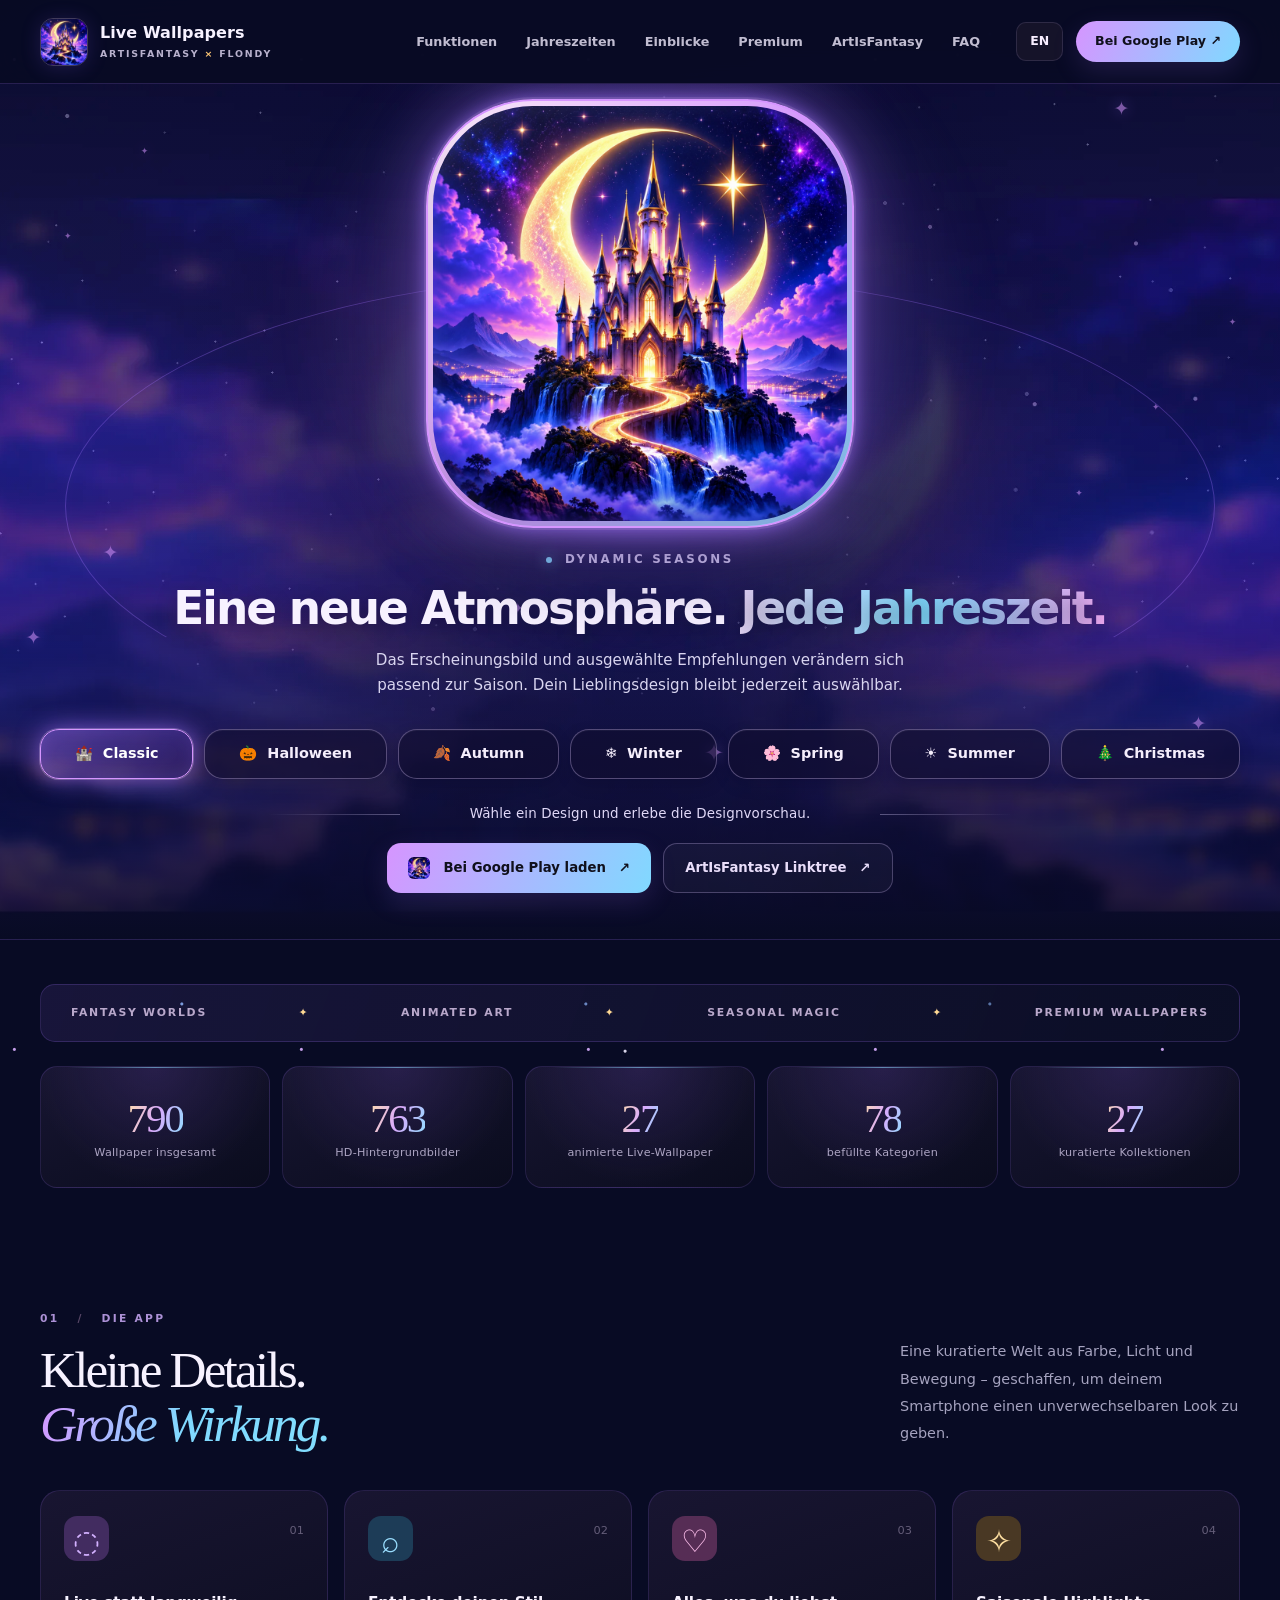
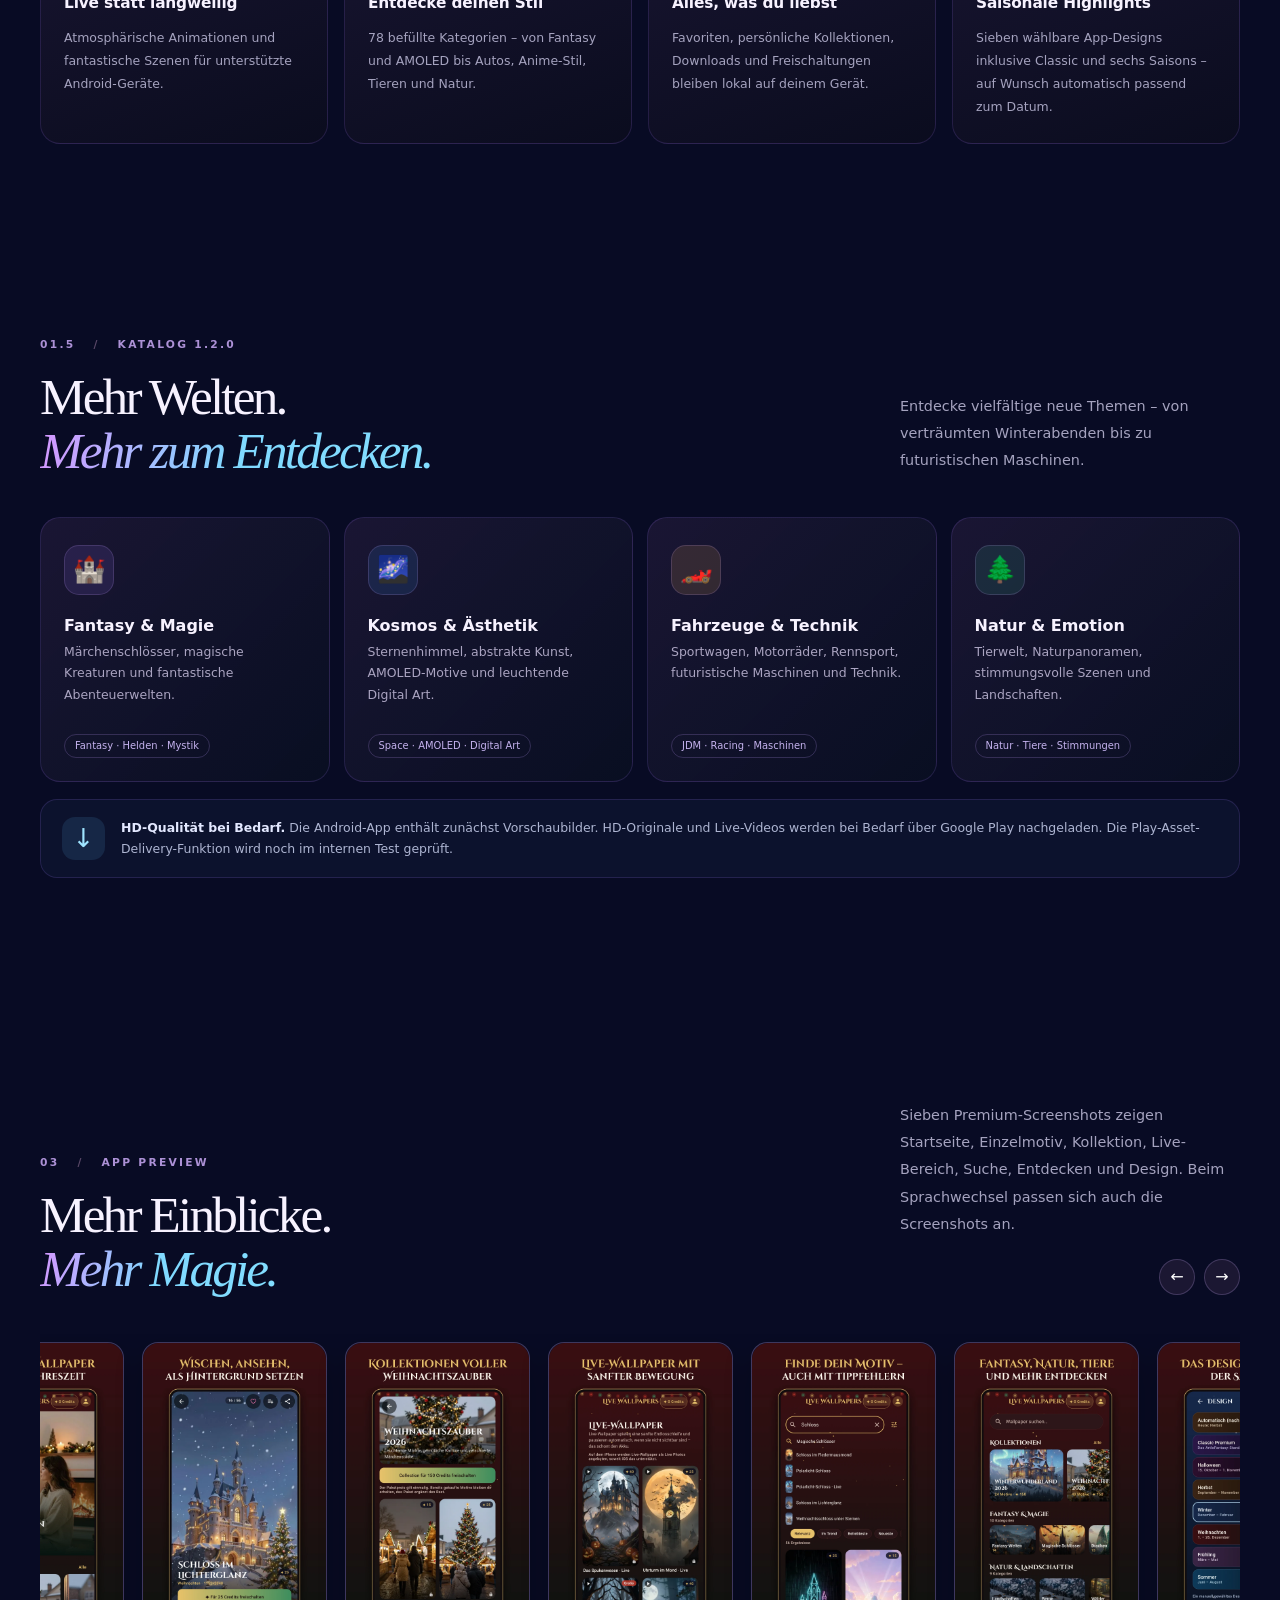
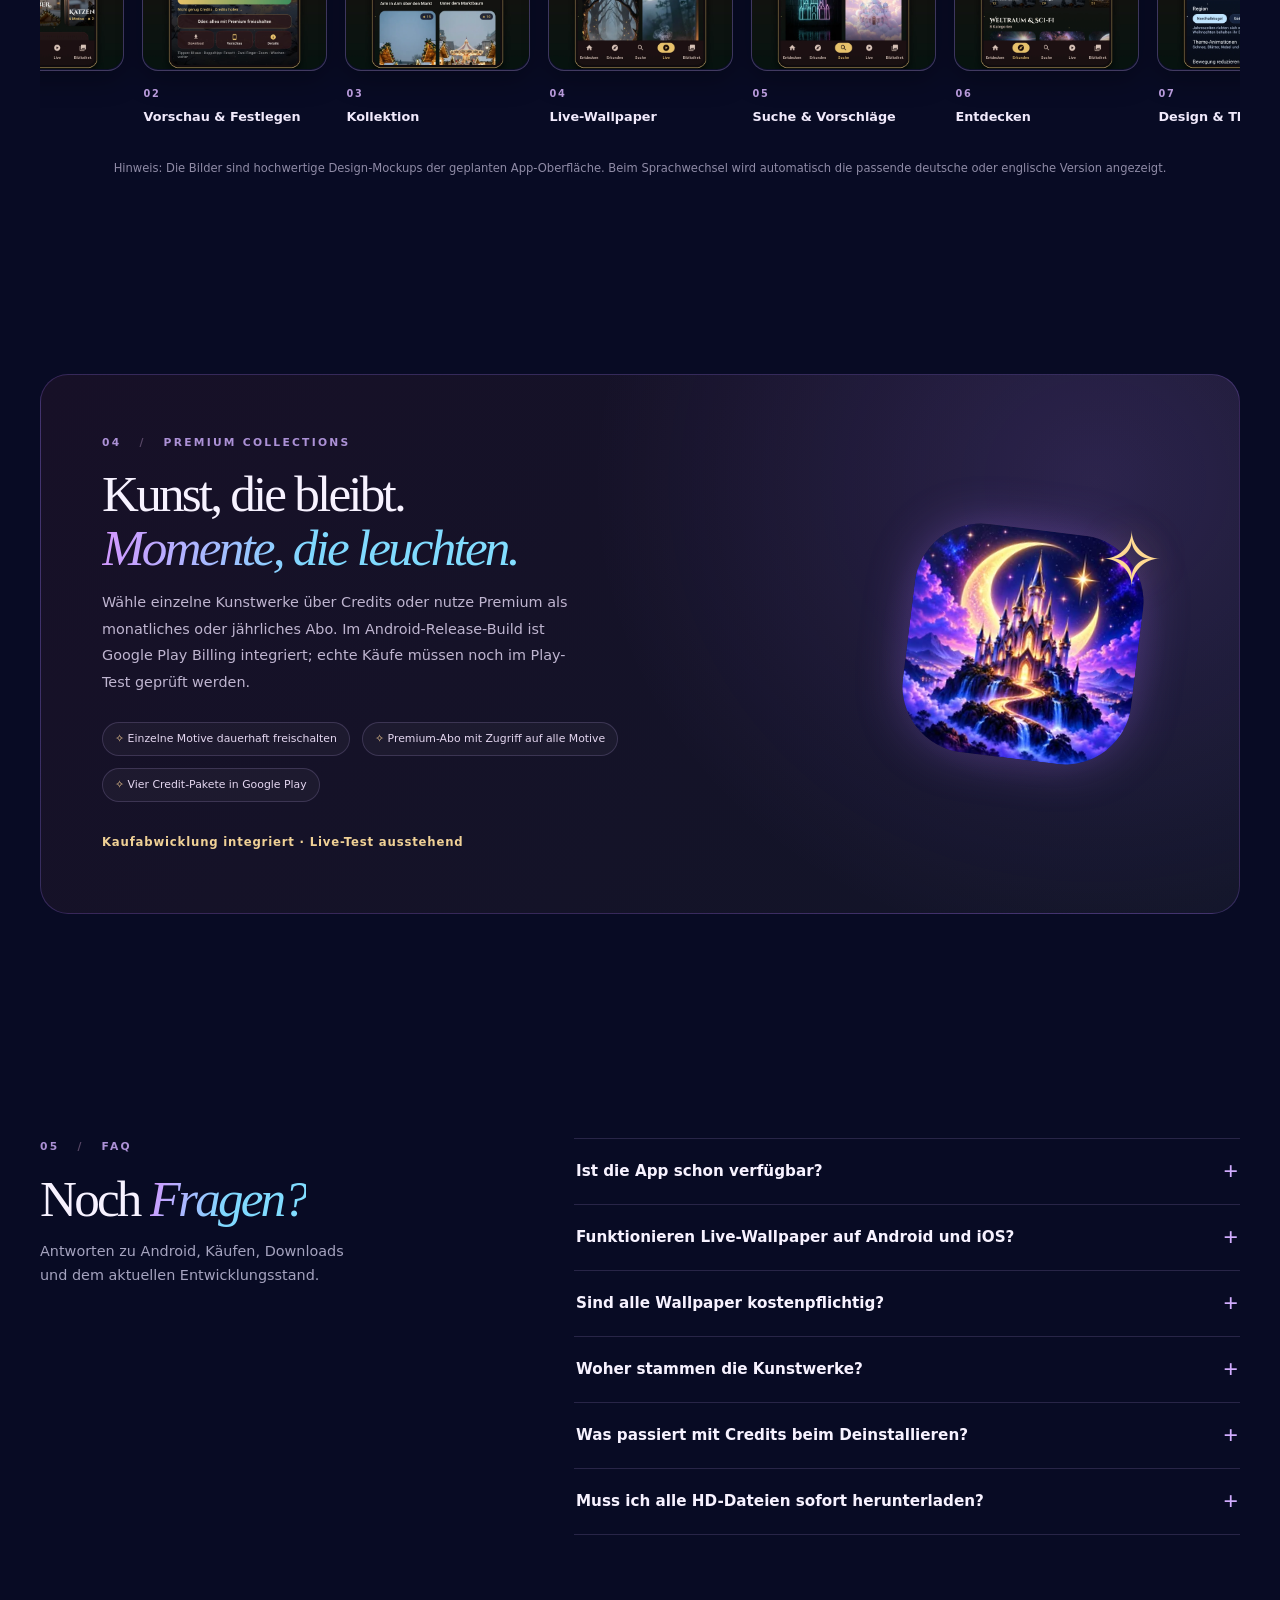
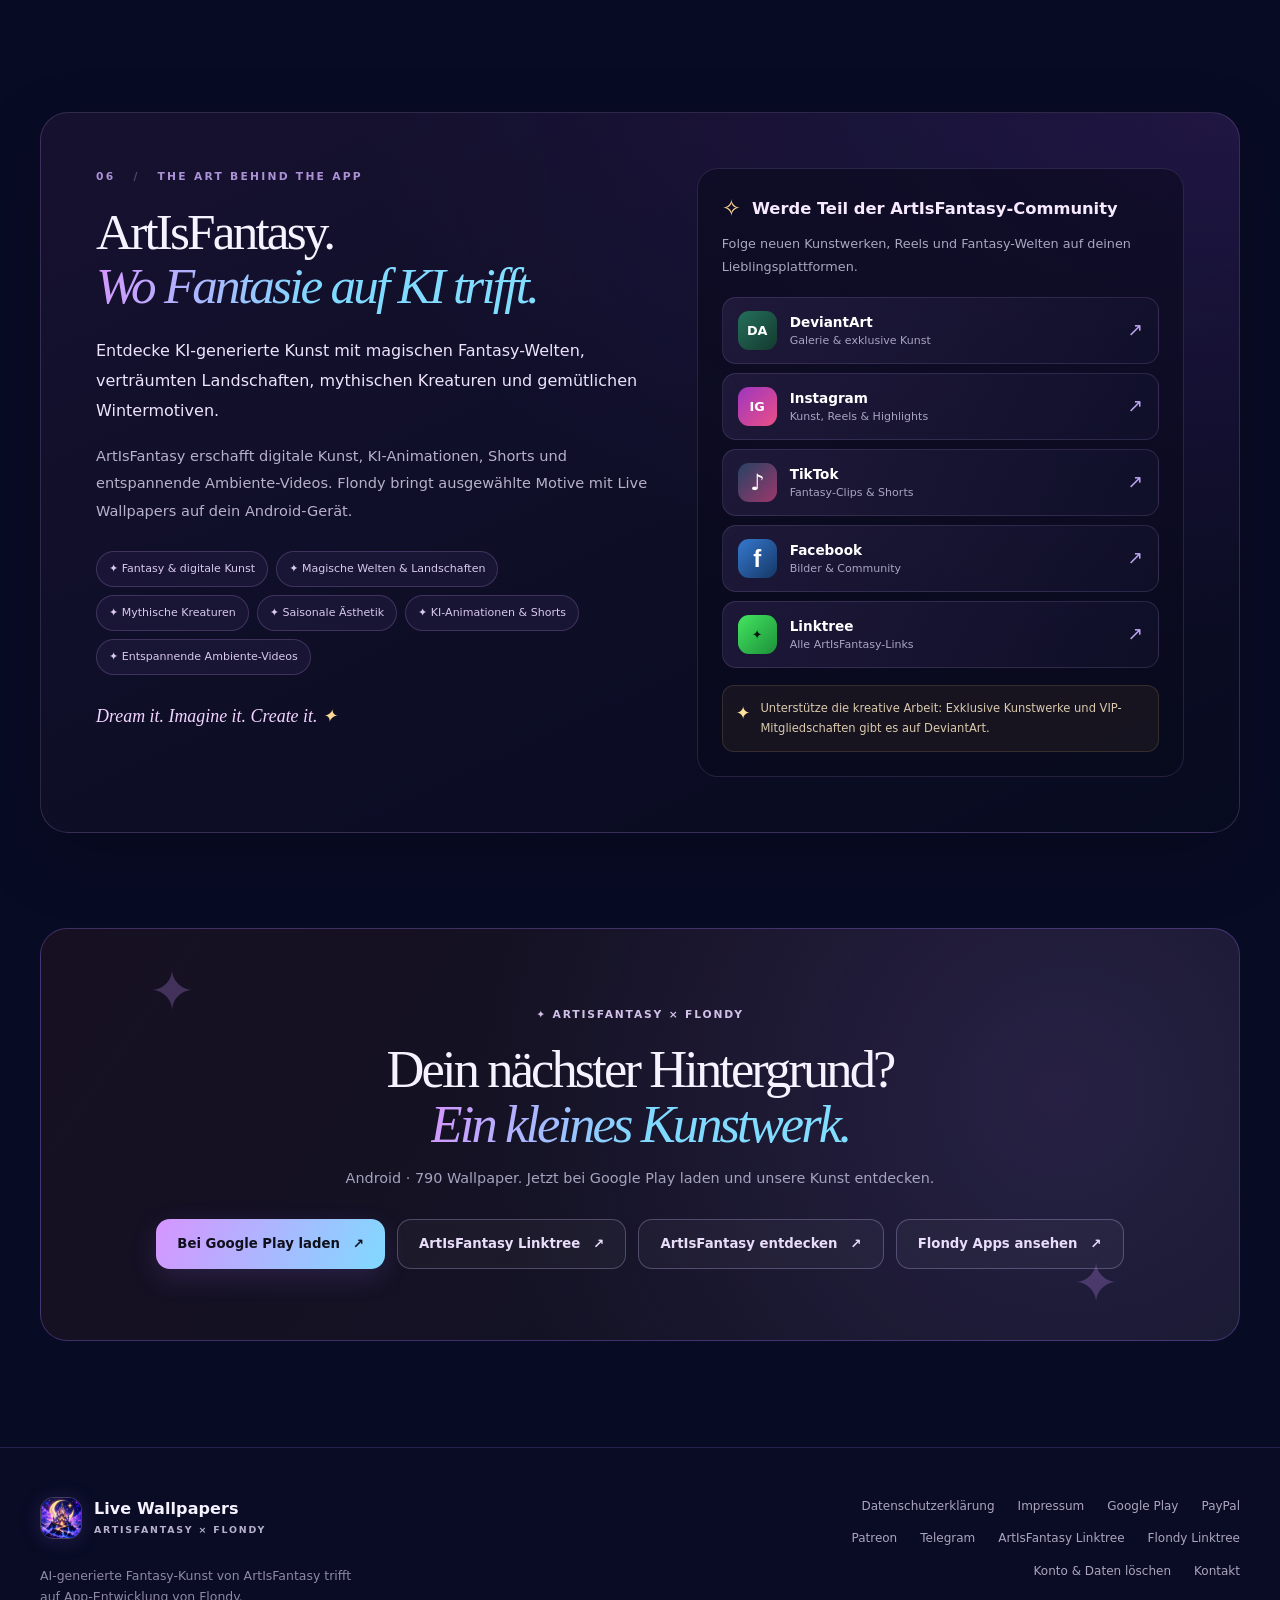
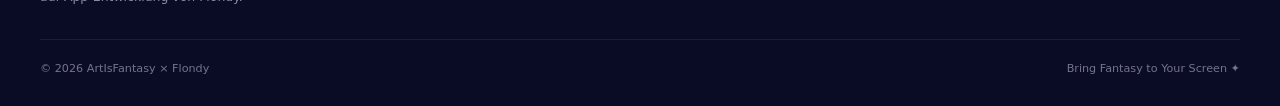
==== commit befa23f5: "Landingpage V5.1: Google Play und ArtIsFantasy Linktree eingebaut (Live-Version) Basis V5 Classic Sw" ====
--- a/index.html
+++ b/index.html
@@ -3,88 +3,153 @@
 <head>
   <meta charset="UTF-8"><meta name="viewport" content="width=device-width, initial-scale=1">
   <meta name="theme-color" content="#090915"><meta name="color-scheme" content="dark">
-  <meta name="description" content="Live Wallpapers by ArtIsFantasy × Flondy: Magische Fantasy-Wallpaper, Live-Hintergründe, saisonale Kunst und eine inspirierende App-Vorschau.">
-  <meta property="og:type" content="website"><meta property="og:title" content="Live Wallpapers – Bring Fantasy to Your Screen"><meta property="og:description" content="Entdecke magische Fantasy-Welten, saisonale Kollektionen und Live-Wallpaper.">
+  <meta name="description" content="ArtIsFantasy: Live Wallpapers – 790 Wallpaper, darunter 27 Live-Hintergründe, 78 Kategorien und 27 Kollektionen. Fantasy, Kosmos, Natur und saisonale Designs.">
+  <meta property="og:type" content="website"><meta property="og:title" content="Live Wallpapers – Bring Fantasy to Your Screen"><meta property="og:description" content="790 Wallpaper · 27 animierte Live-Hintergründe · 78 Kategorien · 27 Kollektionen. Entdecke ArtIsFantasy Live Wallpapers für Android.">
   <meta property="og:image" content="assets/share.jpg"><meta name="twitter:card" content="summary_large_image">
-  <link rel="icon" type="image/png" href="assets/favicon.png"><link rel="apple-touch-icon" href="assets/icon-castle.png">
-  <link rel="preload" as="image" href="assets/castle-large.webp"><link rel="stylesheet" href="assets/styles.css">
+  <link rel="icon" type="image/png" href="assets/favicon-classic.png"><link rel="apple-touch-icon" href="assets/icon-castle.png">
+  <link rel="preload" as="image" href="assets/castle-classic-full.webp"><link rel="stylesheet" href="assets/styles.css">
   <title>Live Wallpapers – ArtIsFantasy × Flondy</title>
 </head>
-<body data-page="home">
+<body data-page="home" data-active-season="classic">
   <a class="skip-link" href="#main">Zum Hauptinhalt</a>
-  <div class="background-stars" aria-hidden="true"></div>
+  <div class="background-stars" aria-hidden="true"></div><div class="page-season-glow" aria-hidden="true"></div>
   <header class="site-header"><div class="container nav-shell">
-    <a class="brand" href="index.html" aria-label="Live Wallpapers – Home"><img src="assets/icon-castle.png" alt="" width="46" height="46"><span><strong>Live Wallpapers</strong><small>ARTISFANTASY <b>×</b> FLONDY</small></span></a>
+    <a class="brand" href="index.html" aria-label="Live Wallpapers – Home"><img src="assets/castle-classic-small.webp" data-theme-logo alt="Live Wallpapers App Icon" width="46" height="46"><span><strong>Live Wallpapers</strong><small>ARTISFANTASY <b>×</b> FLONDY</small></span></a>
     <nav class="nav-links" id="site-menu" aria-label="Hauptnavigation">
-      <a href="#features" data-i18n="navFeatures">Highlights</a><a href="#seasons" data-i18n="navSeasons">Jahreszeiten</a><a href="#screenshots" data-i18n="navScreens">Screenshots</a><a href="#premium">Premium</a><a href="#faq">FAQ</a>
+      <a href="#features" data-i18n="navFeatures">Highlights</a><a href="#seasons" data-i18n="navSeasons">Jahreszeiten</a><a href="#screenshots" data-i18n="navScreens">Screenshots</a><a href="#premium">Premium</a><a href="#artisfantasy">ArtIsFantasy</a><a href="#faq">FAQ</a>
     </nav>
-    <div class="nav-actions"><button type="button" class="lang-toggle" data-lang-toggle aria-label="Switch to English">EN</button><a class="nav-cta" href="#screenshots" data-i18n="navCTA">App ansehen <span aria-hidden="true">↗</span></a><button class="menu-toggle" id="menu-toggle" aria-label="Menü öffnen" aria-controls="site-menu" aria-expanded="false" type="button"><span></span><span></span><span></span></button></div>
+    <div class="nav-actions"><button type="button" class="lang-toggle" data-lang-toggle aria-label="Switch to English">EN</button><a class="nav-cta" href="https://play.google.com/store/apps/details?id=dev.flondy.wallpapers" target="_blank" rel="noopener noreferrer"><span data-i18n="navCTA">Bei Google Play</span> <span aria-hidden="true">↗</span></a><button class="menu-toggle" id="menu-toggle" aria-label="Menü öffnen" aria-controls="site-menu" aria-expanded="false" type="button"><span></span><span></span><span></span></button></div>
   </div></header>
   <main id="main">
-    <section class="hero container" aria-labelledby="hero-title">
-      <div class="hero-copy">
-        <span class="eyebrow"><span class="eyebrow-spark">✦</span> ARTISFANTASY × FLONDY <span class="eyebrow-line"></span> <span data-i18n="heroEyebrow">DIE MAGIE BEGINNT HIER</span></span>
-        <h1 id="hero-title" data-i18n-html="heroTitle">Ein bisschen <em>Magie.</em><br>Für deinen Bildschirm.</h1>
-        <p class="hero-lead" data-i18n="heroLead">Entdecke atemberaubende Fantasy-Kunst, lebendige Hintergründe und Kollektionen, die sich mit den Jahreszeiten verändern. Dein nächstes Lieblings-Wallpaper wartet.</p>
-        <div class="hero-buttons"><a href="https://play.google.com/store/apps/details?id=dev.flondy.wallpapers" target="_blank" rel="noopener" class="button primary"><span aria-hidden="true">✧</span> <span data-i18n="heroPrimary">Bei Google Play laden</span> <span aria-hidden="true">↗</span></a><a href="#seasons" class="button outlined"><span data-i18n="heroSecondary">Kollektionen entdecken</span> <span aria-hidden="true">→</span></a></div>
-        <div class="hero-notes"><span class="note-pill"><span class="tiny-dot"></span><span data-i18n="heroSoon">Jetzt bei Google Play</span></span><span data-i18n="heroPlatform">Für Android · iOS in Planung</span></div>
-      </div>
-      <div class="hero-visual" aria-label="Live Wallpapers Schloss-App-Icon als Produktvorschau">
-        <div class="planet-ring ring-one" aria-hidden="true"></div><div class="planet-ring ring-two" aria-hidden="true"></div>
-        <div class="hero-icon-frame"><img src="assets/castle-large.webp" alt="Live Wallpapers App-Icon: verzaubertes Schloss vor einer goldenen Mondsichel" width="980" height="980" fetchpriority="high"><div class="icon-shimmer" aria-hidden="true"></div></div>
-        <div class="hero-halo hero-halo-a" aria-hidden="true">✦</div><div class="hero-halo hero-halo-b" aria-hidden="true">✧</div>
-        <div class="float-info float-top"><span class="info-asterisk">✧</span><span><strong>01 / 06</strong><small data-i18n="heroFloatTop">Magische Kollektionen</small></span></div>
-        <div class="float-info float-bottom"><img src="assets/season-winter-tiny.webp" alt="" width="46" height="46"><span><strong data-i18n="heroFloatTitle">Winter Dreams</strong><small data-i18n="heroFloatBottom">Fantasie für jede Saison</small></span></div>
+
+    <!-- V5: functional cinematic hero; artwork and all controls are independent DOM elements -->
+    <section class="season-experience" id="seasons" aria-labelledby="experience-title">
+      <div class="experience-background visible" id="season-bg-a" aria-hidden="true" style="background-image:url('assets/castle-classic-ambient.webp')"></div>
+      <div class="experience-background" id="season-bg-b" aria-hidden="true"></div>
+      <div class="experience-noise" aria-hidden="true"></div>
+      <div class="experience-orbit" aria-hidden="true"></div>
+      <div class="season-particles" id="season-particles" aria-hidden="true"></div>
+      <div class="container experience-content">
+        <div class="v5-icon-stage">
+          <div class="v5-icon-aura" aria-hidden="true"></div>
+          <div class="v5-icon-shell" id="season-icon-shell">
+            <img id="center-castle" data-theme-large-icon src="assets/castle-classic-full.webp" width="1060" height="1060" alt="Classic: magisches Schloss unter einer leuchtenden goldenen Mondsichel" fetchpriority="high">
+            <span class="v5-icon-sheen" aria-hidden="true"></span>
+          </div>
+          <div class="v5-icon-ground-glow" aria-hidden="true"></div>
+        </div>
+        <div class="experience-heading">
+          <span class="experience-kicker"><span class="kicker-dot"></span><span data-i18n="experienceEyebrow">DYNAMIC SEASONS</span></span>
+          <h1 id="experience-title" data-i18n-html="experienceTitle">Eine neue Atmosphäre. <em>Jede Jahreszeit.</em></h1>
+          <p data-i18n="experienceLead">Das Erscheinungsbild und ausgewählte Empfehlungen verändern sich passend zur Saison. Dein Lieblingsdesign bleibt jederzeit auswählbar.</p>
+        </div>
+        <div class="experience-switch" role="tablist" aria-label="Wallpaper-Design" id="experience-switch">
+          <button type="button" role="tab" aria-selected="true" data-season="classic" tabindex="0"><span aria-hidden="true">🏰</span> Classic</button>
+          <button type="button" role="tab" aria-selected="false" data-season="halloween" tabindex="-1"><span aria-hidden="true">🎃</span> Halloween</button>
+          <button type="button" role="tab" aria-selected="false" data-season="autumn" tabindex="-1"><span aria-hidden="true">🍂</span> Autumn</button>
+          <button type="button" role="tab" aria-selected="false" data-season="winter" tabindex="-1"><span aria-hidden="true">❄️</span> Winter</button>
+          <button type="button" role="tab" aria-selected="false" data-season="spring" tabindex="-1"><span aria-hidden="true">🌸</span> Spring</button>
+          <button type="button" role="tab" aria-selected="false" data-season="summer" tabindex="-1"><span aria-hidden="true">☀️</span> Summer</button>
+          <button type="button" role="tab" aria-selected="false" data-season="christmas" tabindex="-1"><span aria-hidden="true">🎄</span> Christmas</button>
+        </div>
+        <p class="experience-tip" data-i18n="experienceTip">Wähle ein Design und erlebe die Designvorschau.</p>
+        <div class="cta-links experience-links"><a class="button primary" href="https://play.google.com/store/apps/details?id=dev.flondy.wallpapers" target="_blank" rel="noopener noreferrer"><img src="assets/store-icon.webp" alt="" width="22" height="22" class="btn-icon"><span data-i18n="playCTA">Bei Google Play laden</span> ↗</a><a class="button outlined" href="https://linktr.ee/artisfantasy" target="_blank" rel="noopener noreferrer"><span data-i18n="linktreeCTA">ArtIsFantasy Linktree</span> ↗</a></div>
+        <span id="experience-season-title" class="visually-hidden" aria-live="polite">Classic Premium</span>
+        <span id="experience-season-description" class="visually-hidden">Das klassische Fantasy-Schloss.</span>
       </div>
     </section>
+
     <div class="hero-ribbon container" aria-label="Designschwerpunkte"><span>FANTASY WORLDS</span><span class="ribbon-star">✦</span><span>ANIMATED ART</span><span class="ribbon-star">✦</span><span>SEASONAL MAGIC</span><span class="ribbon-star">✦</span><span>PREMIUM WALLPAPERS</span></div>
+
+    <section class="stats-section container" aria-label="App-Katalog in Zahlen">
+      <div class="stat-card"><strong>790</strong><span data-i18n="stat1">Wallpaper insgesamt</span></div>
+      <div class="stat-card"><strong>763</strong><span data-i18n="stat2">HD-Hintergrundbilder</span></div>
+      <div class="stat-card"><strong>27</strong><span data-i18n="stat3">animierte Live-Wallpaper</span></div>
+      <div class="stat-card"><strong>78</strong><span data-i18n="stat4">befüllte Kategorien</span></div>
+      <div class="stat-card"><strong>27</strong><span data-i18n="stat5">kuratierte Kollektionen</span></div>
+    </section>
 
     <section class="section" id="features"><div class="container">
       <div class="section-top"><div><div class="kicker">01 <span class="slash">/</span> <span data-i18n="featureKicker">DIE APP</span></div><h2 data-i18n-html="featureTitle">Kleine Details.<br><em>Große Wirkung.</em></h2></div><p class="section-aside" data-i18n="featureLead">Eine kuratierte Welt aus Farbe, Licht und Bewegung – geschaffen, um deinem Smartphone einen unverwechselbaren Look zu geben.</p></div>
       <div class="feature-grid">
         <article class="feature-card"><div class="feature-icon purple">◌</div><span class="feature-number">01</span><h3 data-i18n="feature1Title">Live statt langweilig</h3><p data-i18n="feature1Text">Atmosphärische Animationen und fantastische Szenen für unterstützte Android-Geräte.</p></article>
-        <article class="feature-card"><div class="feature-icon blue">⌕</div><span class="feature-number">02</span><h3 data-i18n="feature2Title">Entdecke deinen Stil</h3><p data-i18n="feature2Text">Fantasy, Natur, Space, Neon und mehr – übersichtlich in thematischen Welten.</p></article>
-        <article class="feature-card"><div class="feature-icon pink">♡</div><span class="feature-number">03</span><h3 data-i18n="feature3Title">Alles, was du liebst</h3><p data-i18n="feature3Text">Merke Lieblingsmotive, entdecke Sammlungen und finde deine Kunstwerke wieder.</p></article>
-        <article class="feature-card"><div class="feature-icon gold">✧</div><span class="feature-number">04</span><h3 data-i18n="feature4Title">Saisonale Highlights</h3><p data-i18n="feature4Text">Von mystischem Halloween bis zur gemütlichen Weihnachtszeit – immer neue Stimmungen.</p></article>
+        <article class="feature-card"><div class="feature-icon blue">⌕</div><span class="feature-number">02</span><h3 data-i18n="feature2Title">Entdecke deinen Stil</h3><p data-i18n="feature2Text">78 befüllte Kategorien – von Fantasy und AMOLED bis Autos, Anime-Stil, Tieren und Natur.</p></article>
+        <article class="feature-card"><div class="feature-icon pink">♡</div><span class="feature-number">03</span><h3 data-i18n="feature3Title">Alles, was du liebst</h3><p data-i18n="feature3Text">Favoriten, persönliche Kollektionen, Downloads und Freischaltungen bleiben lokal auf deinem Gerät.</p></article>
+        <article class="feature-card"><div class="feature-icon gold">✧</div><span class="feature-number">04</span><h3 data-i18n="feature4Title">Saisonale Highlights</h3><p data-i18n="feature4Text">Sieben wählbare App-Designs inklusive Classic und sechs Saisons – auf Wunsch automatisch passend zum Datum.</p></article>
       </div>
     </div></section>
 
-    <section class="section seasons-section" id="seasons"><div class="container">
-      <div class="section-top seasons-header"><div><div class="kicker">02 <span class="slash">/</span> <span data-i18n="seasonKicker">SEASONAL WORLDS</span></div><h2 data-i18n-html="seasonTitle">Sechs Jahreszeiten.<br><em>Unendlich viel Magie.</em></h2></div><p class="section-aside" data-i18n="seasonLead">Jede Kollektion hat ihren eigenen Look. Das Schloss bleibt unser App-Icon – diese Motive gehören zu den Jahreszeiten.</p></div>
-      <div class="season-grid" aria-label="Saison-Kollektionen">
-        <button class="season-card" type="button" data-season="halloween" aria-pressed="false"><img src="assets/season-halloween.webp" width="660" height="660" alt="Halloween: Kürbisse vor einem magischen Schloss" loading="lazy"><span class="season-card-label"><small>01 / SPOOKY</small><strong>🎃 Halloween</strong></span></button>
-        <button class="season-card" type="button" data-season="autumn" aria-pressed="false"><img src="assets/season-autumn.webp" width="660" height="660" alt="Autumn: goldenes Herbsttal mit Schloss" loading="lazy"><span class="season-card-label"><small>02 / COZY</small><strong>🍂 Autumn</strong></span></button>
-        <button class="season-card" type="button" data-season="winter" aria-pressed="true"><img src="assets/season-winter.webp" width="660" height="660" alt="Winter: Schnee und Nordlichter an einem Schloss" loading="lazy"><span class="season-card-label"><small>03 / FROST</small><strong>❄️ Winter</strong></span></button>
-        <button class="season-card" type="button" data-season="spring" aria-pressed="false"><img src="assets/season-spring.webp" width="660" height="660" alt="Spring: rosafarbene Blüten und Wasserfälle" loading="lazy"><span class="season-card-label"><small>04 / BLOOM</small><strong>🌸 Spring</strong></span></button>
-        <button class="season-card" type="button" data-season="summer" aria-pressed="false"><img src="assets/season-summer.webp" width="660" height="660" alt="Summer: tropischer Strand mit Sonnenuntergang" loading="lazy"><span class="season-card-label"><small>05 / SUNSHINE</small><strong>☀️ Summer</strong></span></button>
-        <button class="season-card" type="button" data-season="christmas" aria-pressed="false"><img src="assets/season-christmas.webp" width="660" height="660" alt="Christmas: Weihnachtsbaum und Winterlandschaft" loading="lazy"><span class="season-card-label"><small>06 / HOLIDAY</small><strong>🎄 Christmas</strong></span></button>
+    <section class="section collection-update" id="catalog"><div class="container">
+      <div class="section-top"><div><div class="kicker">01.5 <span class="slash">/</span> <span data-i18n="catalogKicker">KATALOG 1.2.0</span></div><h2 data-i18n-html="catalogTitle">Mehr Welten.<br><em>Mehr zum Entdecken.</em></h2></div><p class="section-aside" data-i18n="catalogLead">Entdecke vielfältige neue Themen – von verträumten Winterabenden bis zu futuristischen Maschinen.</p></div>
+      <div class="catalog-grid">
+        <article class="catalog-card"><span class="catalog-icon">🏰</span><h3 data-i18n="cat1Title">Fantasy & Magie</h3><p data-i18n="cat1Text">Märchenschlösser, magische Kreaturen und fantastische Abenteuerwelten.</p><span class="catalog-pill" data-i18n="cat1Pill">Fantasy · Helden · Mystik</span></article>
+        <article class="catalog-card"><span class="catalog-icon">🌌</span><h3 data-i18n="cat2Title">Kosmos & Ästhetik</h3><p data-i18n="cat2Text">Sternenhimmel, abstrakte Kunst, AMOLED-Motive und leuchtende Digital Art.</p><span class="catalog-pill" data-i18n="cat2Pill">Space · AMOLED · Digital Art</span></article>
+        <article class="catalog-card"><span class="catalog-icon">🏎️</span><h3 data-i18n="cat3Title">Fahrzeuge & Technik</h3><p data-i18n="cat3Text">Sportwagen, Motorräder, Rennsport, futuristische Maschinen und Technik.</p><span class="catalog-pill" data-i18n="cat3Pill">JDM · Racing · Maschinen</span></article>
+        <article class="catalog-card"><span class="catalog-icon">🌲</span><h3 data-i18n="cat4Title">Natur & Emotion</h3><p data-i18n="cat4Text">Tierwelt, Naturpanoramen, stimmungsvolle Szenen und Landschaften.</p><span class="catalog-pill" data-i18n="cat4Pill">Natur · Tiere · Stimmungen</span></article>
       </div>
-      <div class="season-detail" aria-live="polite"><div class="season-detail-info"><span class="micro-label" data-i18n="seasonSelection">AUSGEWÄHLTE KOLLEKTION</span><strong id="season-detail-title">❄️ Winter – Frozen Dreams</strong><p id="season-detail-description">Verschneite Königreiche, eisblaue Nächte und das Leuchten der Polarlichter.</p></div><img id="season-detail-image" src="assets/season-winter-tiny.webp" width="76" height="76" alt="Ausgewähltes Wintermotiv"></div>
+      <div class="delivery-note"><span class="delivery-icon">↓</span><p><strong data-i18n="deliveryTitle">HD-Qualität bei Bedarf.</strong> <span data-i18n="deliveryText">Die Android-App enthält zunächst Vorschaubilder. HD-Originale und Live-Videos werden bei Bedarf über Google Play nachgeladen. Die Play-Asset-Delivery-Funktion wird noch im internen Test geprüft.</span></p></div>
     </div></section>
 
     <section class="section screenshots-section" id="screenshots"><div class="container">
-      <div class="section-top screenshots-top"><div><div class="kicker">03 <span class="slash">/</span> <span data-i18n="shotsKicker">APP PREVIEW</span></div><h2 data-i18n-html="shotsTitle">Ein Blick hinein.<br><em>Ohne Kompromisse.</em></h2></div><div class="screenshot-head-right"><p class="section-aside" data-i18n="shotsLead">Acht echte Screenshots aus der App. Zum Vergrößern einfach anklicken.</p><div class="gallery-controls"><button type="button" id="gallery-prev" class="arrow-button" aria-label="Vorheriger Screenshot">←</button><button type="button" id="gallery-next" class="arrow-button" aria-label="Nächster Screenshot">→</button></div></div></div>
+      <div class="section-top screenshots-top"><div><div class="kicker">03 <span class="slash">/</span> <span data-i18n="shotsKicker">APP PREVIEW</span></div><h2 data-i18n-html="shotsTitle">Mehr Einblicke.<br><em>Mehr Magie.</em></h2></div><div class="screenshot-head-right"><p class="section-aside" data-i18n="shotsLead">Sieben Premium-Screenshots zeigen Startseite, Einzelmotiv, Kollektion, Live-Bereich, Suche, Entdecken und Design. Beim Sprachwechsel passen sich auch die Screenshots an.</p><div class="gallery-controls"><button type="button" id="gallery-prev" class="arrow-button" aria-label="Vorheriger Screenshot">←</button><button type="button" id="gallery-next" class="arrow-button" aria-label="Nächster Screenshot">→</button></div></div></div>
       <div class="screenshots-scroll" id="screenshots-scroll" tabindex="0" aria-label="Screenshots, horizontal scrollen">
-        <button class="screen-item" type="button" data-preview="assets/app-shot-01-large.webp" data-caption-de="Willkommen" data-caption-en="Welcome" aria-label="Screenshot Willkommen vergrößern"><span class="screen-image"><img src="assets/app-shot-01.webp" width="540" height="960" alt="Begrüßung mit Fantasy-Schloss im Mondlicht" loading="lazy"></span><span class="screen-meta"><b>01</b><strong data-i18n="shot1">Willkommen</strong></span></button>
-        <button class="screen-item" type="button" data-preview="assets/app-shot-02-large.webp" data-caption-de="Startseite" data-caption-en="Home" aria-label="Screenshot Startseite vergrößern"><span class="screen-image"><img src="assets/app-shot-02.webp" width="540" height="960" alt="Startseite mit Hirsch-Motiv und Kollektionen" loading="lazy"></span><span class="screen-meta"><b>02</b><strong data-i18n="shot2">Startseite</strong></span></button>
-        <button class="screen-item" type="button" data-preview="assets/app-shot-03-large.webp" data-caption-de="Entdecken &amp; Suche" data-caption-en="Explore &amp; Search" aria-label="Screenshot Entdecken &amp; Suche vergrößern"><span class="screen-image"><img src="assets/app-shot-03.webp" width="540" height="960" alt="Entdecken mit Suche und Kategorien" loading="lazy"></span><span class="screen-meta"><b>03</b><strong data-i18n="shot3">Entdecken &amp; Suche</strong></span></button>
-        <button class="screen-item" type="button" data-preview="assets/app-shot-04-large.webp" data-caption-de="Live-Wallpaper" data-caption-en="Live wallpapers" aria-label="Screenshot Live-Wallpaper vergrößern"><span class="screen-image"><img src="assets/app-shot-04.webp" width="540" height="960" alt="Übersicht der animierten Live-Wallpaper" loading="lazy"></span><span class="screen-meta"><b>04</b><strong data-i18n="shot4">Live-Wallpaper</strong></span></button>
-        <button class="screen-item" type="button" data-preview="assets/app-shot-05-large.webp" data-caption-de="Winterwunderland" data-caption-en="Winter wonderland" aria-label="Screenshot Winterwunderland vergrößern"><span class="screen-image"><img src="assets/app-shot-05.webp" width="540" height="960" alt="Kollektion Winterwunderland 2026" loading="lazy"></span><span class="screen-meta"><b>05</b><strong data-i18n="shot5">Winterwunderland</strong></span></button>
-        <button class="screen-item" type="button" data-preview="assets/app-shot-06-large.webp" data-caption-de="Halloween-Nächte" data-caption-en="Halloween nights" aria-label="Screenshot Halloween-Nächte vergrößern"><span class="screen-image"><img src="assets/app-shot-06.webp" width="540" height="960" alt="Kollektion Halloween-Nächte 2026" loading="lazy"></span><span class="screen-meta"><b>06</b><strong data-i18n="shot6">Halloween-Nächte</strong></span></button>
-        <button class="screen-item" type="button" data-preview="assets/app-shot-07-large.webp" data-caption-de="Design je Jahreszeit" data-caption-en="Seasonal themes" aria-label="Screenshot Design je Jahreszeit vergrößern"><span class="screen-image"><img src="assets/app-shot-07.webp" width="540" height="960" alt="Design-Einstellungen mit saisonalen Farbwelten" loading="lazy"></span><span class="screen-meta"><b>07</b><strong data-i18n="shot7">Design je Jahreszeit</strong></span></button>
-        <button class="screen-item" type="button" data-preview="assets/app-shot-08-large.webp" data-caption-de="Bibliothek &amp; Favoriten" data-caption-en="Library &amp; favorites" aria-label="Screenshot Bibliothek &amp; Favoriten vergrößern"><span class="screen-image"><img src="assets/app-shot-08.webp" width="540" height="960" alt="Bibliothek mit Favoriten und Kollektionen" loading="lazy"></span><span class="screen-meta"><b>08</b><strong data-i18n="shot8">Bibliothek &amp; Favoriten</strong></span></button>
+        <button class="screen-item" type="button" data-shot-index="0" data-preview="assets/screenshot-de-01.webp" data-caption-de="Startseite" data-caption-en="Home" aria-label="Screenshot Startseite vergrößern"><span class="screen-image"><img src="assets/screenshot-de-01.webp" width="1080" height="1920" alt="Startseite der Live Wallpapers App" loading="lazy"></span><span class="screen-meta"><b>01</b><strong data-shot-label>Startseite</strong></span></button>
+        <button class="screen-item" type="button" data-shot-index="1" data-preview="assets/screenshot-de-02.webp" data-caption-de="Vorschau & Festlegen" data-caption-en="Preview & Set" aria-label="Screenshot Vorschau vergrößern"><span class="screen-image"><img src="assets/screenshot-de-02.webp" width="1080" height="1920" alt="Einzelmotiv mit Vorschau und Freischaltung" loading="lazy"></span><span class="screen-meta"><b>02</b><strong data-shot-label>Vorschau & Festlegen</strong></span></button>
+        <button class="screen-item" type="button" data-shot-index="2" data-preview="assets/screenshot-de-03.webp" data-caption-de="Kollektion" data-caption-en="Collection" aria-label="Screenshot Kollektion vergrößern"><span class="screen-image"><img src="assets/screenshot-de-03.webp" width="1080" height="1920" alt="Kollektion mit mehreren Weihnachtsmotiven" loading="lazy"></span><span class="screen-meta"><b>03</b><strong data-shot-label>Kollektion</strong></span></button>
+        <button class="screen-item" type="button" data-shot-index="3" data-preview="assets/screenshot-de-04.webp" data-caption-de="Live-Wallpaper" data-caption-en="Live Wallpapers" aria-label="Screenshot Live-Bereich vergrößern"><span class="screen-image"><img src="assets/screenshot-de-04.webp" width="1080" height="1920" alt="Live-Wallpaper Übersicht" loading="lazy"></span><span class="screen-meta"><b>04</b><strong data-shot-label>Live-Wallpaper</strong></span></button>
+        <button class="screen-item" type="button" data-shot-index="4" data-preview="assets/screenshot-de-05.webp" data-caption-de="Suche & Vorschläge" data-caption-en="Search & Suggestions" aria-label="Screenshot Suche vergrößern"><span class="screen-image"><img src="assets/screenshot-de-05.webp" width="1080" height="1920" alt="Suche mit Vorschlägen" loading="lazy"></span><span class="screen-meta"><b>05</b><strong data-shot-label>Suche & Vorschläge</strong></span></button>
+        <button class="screen-item" type="button" data-shot-index="5" data-preview="assets/screenshot-de-06.webp" data-caption-de="Entdecken" data-caption-en="Explore" aria-label="Screenshot Entdecken vergrößern"><span class="screen-image"><img src="assets/screenshot-de-06.webp" width="1080" height="1920" alt="Kategorien und Entdecken Bereich" loading="lazy"></span><span class="screen-meta"><b>06</b><strong data-shot-label>Entdecken</strong></span></button>
+        <button class="screen-item" type="button" data-shot-index="6" data-preview="assets/screenshot-de-07.webp" data-caption-de="Design & Themen" data-caption-en="Theme & Design" aria-label="Screenshot Design vergrößern"><span class="screen-image"><img src="assets/screenshot-de-07.webp" width="1080" height="1920" alt="Design und Themen Auswahl" loading="lazy"></span><span class="screen-meta"><b>07</b><strong data-shot-label>Design & Themen</strong></span></button>
       </div>
-      <p class="preview-disclaimer" data-i18n="shotsNote">Echte Screenshots aus Version 1.2.0 (Oktober 2026). Einzelne Inhalte können sich bis zum Release noch ändern.</p>
+      <p class="preview-disclaimer" data-i18n="shotsNote">Hinweis: Die Bilder sind hochwertige Design-Mockups der geplanten App-Oberfläche. Beim Sprachwechsel werden automatisch die passende deutsche oder englische Version angezeigt.</p>
     </div></section>
 
-    <section class="section" id="premium"><div class="container"><div class="premium-box"><div class="premium-content"><div class="kicker">04 <span class="slash">/</span> PREMIUM COLLECTIONS</div><h2 data-i18n-html="premiumTitle">Kunst, die bleibt.<br><em>Momente, die leuchten.</em></h2><p data-i18n="premiumLead">Neben kostenlosen Motiven sind exklusive Kollektionen und animierte Wallpaper per Credits geplant. Du entscheidest, welche Welten du freischalten möchtest.</p><div class="premium-points"><span>✧ <span data-i18n="premiumP1">Exklusive Fantasy-Kunst</span></span><span>✧ <span data-i18n="premiumP2">Thematische Kollektionen</span></span><span>✧ <span data-i18n="premiumP3">Transparente Freischaltungen</span></span></div><span class="premium-soon" data-i18n="premiumSoon">Premium-Shop in Vorbereitung</span></div><div class="premium-art" aria-hidden="true"><div class="premium-art-glow"></div><img src="assets/icon-castle.png" alt="" width="512" height="512"><span class="premium-gem">✧</span></div></div></div></section>
+    <section class="section" id="premium"><div class="container"><div class="premium-box"><div class="premium-content"><div class="kicker">04 <span class="slash">/</span> PREMIUM COLLECTIONS</div><h2 data-i18n-html="premiumTitle">Kunst, die bleibt.<br><em>Momente, die leuchten.</em></h2><p data-i18n="premiumLead">Wähle einzelne Kunstwerke über Credits oder nutze Premium als monatliches oder jährliches Abo. Im Android-Release-Build ist Google Play Billing integriert; echte Käufe müssen noch im Play-Test geprüft werden.</p><div class="premium-points"><span>✧ <span data-i18n="premiumP1">Einzelne Motive dauerhaft freischalten</span></span><span>✧ <span data-i18n="premiumP2">Premium-Abo mit Zugriff auf alle Motive</span></span><span>✧ <span data-i18n="premiumP3">Vier Credit-Pakete in Google Play</span></span></div><span class="premium-soon" data-i18n="premiumSoon">Kaufabwicklung integriert · Live-Test ausstehend</span></div><div class="premium-art" aria-hidden="true"><div class="premium-art-glow"></div><img src="assets/castle-halloween-small.webp" data-theme-logo alt="" width="512" height="512"><span class="premium-gem">✧</span></div></div></div></section>
 
-    <section class="section faqs" id="faq"><div class="container faq-grid"><div><div class="kicker">05 <span class="slash">/</span> FAQ</div><h2 data-i18n-html="faqTitle">Noch <em>Fragen?</em></h2><p data-i18n="faqLead">Die wichtigsten Antworten rund um Live Wallpapers und die geplanten Funktionen.</p></div><div class="faq-list"><details><summary data-i18n="faq1Q">Ist die App schon verfügbar?</summary><p data-i18n="faq1A">Ja. Live Wallpapers gibt es für Android bei Google Play. Den Link findest du oben auf dieser Seite.</p></details><details><summary data-i18n="faq2Q">Funktionieren Live-Wallpaper auf Android und iOS?</summary><p data-i18n="faq2A">Android unterstützt echte animierte Live-Wallpaper. Auf iOS gelten andere Systemgrenzen: Bilder können gespeichert und kompatible Live Photos für die manuelle Einrichtung vorbereitet werden.</p></details><details><summary data-i18n="faq3Q">Sind alle Wallpaper kostenpflichtig?</summary><p data-i18n="faq3A">Geplant ist eine Auswahl kostenloser Motive sowie optionale Premium-Inhalte per Credits. Konkrete Preise werden in der App vor einem Kauf angezeigt.</p></details><details><summary data-i18n="faq4Q">Woher stammen die Kunstwerke?</summary><p data-i18n="faq4A">Das Design und die Motive entstehen unter ArtIsFantasy. Die App wird unter dem Entwicklerbranding Flondy umgesetzt.</p></details></div></div></section>
+    <section class="section faqs" id="faq"><div class="container faq-grid"><div><div class="kicker">05 <span class="slash">/</span> FAQ</div><h2 data-i18n-html="faqTitle">Noch <em>Fragen?</em></h2><p data-i18n="faqLead">Antworten zu Android, Käufen, Downloads und dem aktuellen Entwicklungsstand.</p></div><div class="faq-list"><details><summary data-i18n="faq1Q">Ist die App schon verfügbar?</summary><p data-i18n="faq1A">Ja. Live Wallpapers gibt es für Android bei Google Play. Den Link findest du oben auf dieser Seite.</p></details><details><summary data-i18n="faq2Q">Funktionieren Live-Wallpaper auf Android und iOS?</summary><p data-i18n="faq2A">Die hier beschriebene Version 1.2.0 ist eine Android-App mit Live-Wallpaper-Dienst. Eine vergleichbare iOS-App ist derzeit nicht als fertiger Build dokumentiert.</p></details><details><summary data-i18n="faq3Q">Sind alle Wallpaper kostenpflichtig?</summary><p data-i18n="faq3A">Nein. Viele Motive kannst du direkt nutzen. Zusätzlich gibt es vier Credit-Pakete und ein Premium-Abo (monatlich oder jährlich). Preise zeigt Google Play an.</p></details><details><summary data-i18n="faq4Q">Woher stammen die Kunstwerke?</summary><p data-i18n="faq4A">Das Design und die Motive entstehen unter ArtIsFantasy. Die App wird unter dem Entwicklerbranding Flondy umgesetzt.</p></details>
+      <details><summary data-i18n="faq5Q">Was passiert mit Credits beim Deinstallieren?</summary><p data-i18n="faq5A">Profil, Credit-Guthaben und Freischaltungen werden in Version 1.2.0 lokal verwaltet. Nach einer Deinstallation können diese lokalen Daten verloren gehen. Das Abo wird separat über Google Play verwaltet; eine vollständige Wiederherstellung aller lokalen Freischaltungen ist nicht bestätigt.</p></details>
+      <details><summary data-i18n="faq6Q">Muss ich alle HD-Dateien sofort herunterladen?</summary><p data-i18n="faq6A">Nein. HD-Bilder und Live-Videos sind in Asset-Pakete aufgeteilt, die Google Play bei der Installation mitliefert. Du musst nichts separat herunterladen.</p></details>
+      </div></div></section>
 
-    <section class="cta-section"><div class="container"><div class="cta-panel"><span class="eyebrow">✦ ARTISFANTASY × FLONDY</span><h2 data-i18n-html="ctaTitle">Dein nächster Hintergrund?<br><em>Ein kleines Kunstwerk.</em></h2><p data-i18n="ctaLead">Entdecke die Welt hinter Live Wallpapers und bleib auf dem Laufenden.</p><div class="cta-links"><a class="button primary" href="https://play.google.com/store/apps/details?id=dev.flondy.wallpapers" rel="noopener noreferrer" target="_blank" aria-label="Live Wallpapers bei Google Play herunterladen">Google Play ↗</a><a class="button outlined" href="https://www.deviantart.com/artisfantasy/gallery" rel="noopener noreferrer" target="_blank"><span data-i18n="ctaArt">ArtIsFantasy entdecken</span> ↗</a><a class="button outlined" href="https://flondy.github.io/app-store/" rel="noopener noreferrer" target="_blank"><span data-i18n="ctaDev">Flondy Apps ansehen</span> ↗</a></div></div></div></section>
+
+    <section class="section about-artisfantasy" id="artisfantasy" aria-labelledby="brand-title">
+      <div class="container">
+        <div class="artisfantasy-panel">
+          <div class="artisfantasy-story">
+            <div class="kicker">06 <span class="slash">/</span> THE ART BEHIND THE APP</div>
+            <h2 id="brand-title" data-i18n-html="aboutTitle">ArtIsFantasy.<br><em>Wo Fantasie auf KI trifft.</em></h2>
+            <p class="artisfantasy-intro" data-i18n="aboutIntro">Entdecke KI-generierte Kunst mit magischen Fantasy-Welten, verträumten Landschaften, mythischen Kreaturen und gemütlichen Wintermotiven.</p>
+            <p data-i18n="aboutDetails">ArtIsFantasy erschafft digitale Kunst, KI-Animationen, Shorts und entspannende Ambiente-Videos. Flondy bringt ausgewählte Motive mit Live Wallpapers auf dein Android-Gerät.</p>
+            <div class="artisfantasy-topics" aria-label="Kunstformen">
+              <span data-i18n="aboutP1">✦ Fantasy & digitale Kunst</span>
+              <span data-i18n="aboutP2">✦ Magische Welten & Landschaften</span>
+              <span data-i18n="aboutP3">✦ Mythische Kreaturen</span>
+              <span data-i18n="aboutP4">✦ Saisonale Ästhetik</span>
+              <span data-i18n="aboutP5">✦ KI-Animationen & Shorts</span>
+              <span data-i18n="aboutP6">✦ Entspannende Ambiente-Videos</span>
+            </div>
+            <p class="brand-motto">Dream it. Imagine it. Create it. <span aria-hidden="true">✦</span></p>
+          </div>
+          <div class="artisfantasy-community">
+            <div class="artisfantasy-community-head"><span aria-hidden="true">✧</span><strong data-i18n="communityTitle">Werde Teil der ArtIsFantasy-Community</strong></div>
+            <p data-i18n="communityLead">Folge neuen Kunstwerken, Reels und Fantasy-Welten auf deinen Lieblingsplattformen.</p>
+            <div class="social-destinations">
+              <a class="social-destination" href="https://www.deviantart.com/artisfantasy/gallery" target="_blank" rel="noopener noreferrer"><span class="social-mark da">DA</span><span><strong>DeviantArt</strong><small data-i18n="socialDeviant">Galerie & exklusive Kunst</small></span><span class="social-arrow" aria-hidden="true">↗</span></a>
+              <a class="social-destination" href="https://www.instagram.com/artisfantasy.da/" target="_blank" rel="noopener noreferrer"><span class="social-mark ig">IG</span><span><strong>Instagram</strong><small data-i18n="socialInstagram">Kunst, Reels & Highlights</small></span><span class="social-arrow" aria-hidden="true">↗</span></a>
+              <a class="social-destination" href="https://www.tiktok.com/@artisfantasy.da" target="_blank" rel="noopener noreferrer"><span class="social-mark tt">♪</span><span><strong>TikTok</strong><small data-i18n="socialTiktok">Fantasy-Clips & Shorts</small></span><span class="social-arrow" aria-hidden="true">↗</span></a>
+              <a class="social-destination" href="https://www.facebook.com/ArtIsFantasy/" target="_blank" rel="noopener noreferrer"><span class="social-mark fb">f</span><span><strong>Facebook</strong><small data-i18n="socialFacebook">Bilder & Community</small></span><span class="social-arrow" aria-hidden="true">↗</span></a>
+              <a class="social-destination" href="https://linktr.ee/artisfantasy" target="_blank" rel="noopener noreferrer"><span class="social-mark lt">✦</span><span><strong>Linktree</strong><small data-i18n="socialLinktree">Alle ArtIsFantasy-Links</small></span><span class="social-arrow" aria-hidden="true">↗</span></a>
+            </div>
+            <div class="membership-note"><span aria-hidden="true">✦</span><p data-i18n="supportMessage">Unterstütze die kreative Arbeit: Exklusive Kunstwerke und VIP-Mitgliedschaften gibt es auf DeviantArt.</p></div>
+          </div>
+        </div>
+      </div>
+    </section>
+
+    <section class="cta-section"><div class="container"><div class="cta-panel"><span class="eyebrow">✦ ARTISFANTASY × FLONDY</span><h2 data-i18n-html="ctaTitle">Dein nächster Hintergrund?<br><em>Ein kleines Kunstwerk.</em></h2><p data-i18n="ctaLead">Android · 790 Wallpaper. Entdecke unsere Kunst und erfahre mehr über die App.</p><div class="cta-links"><a class="button primary" href="https://play.google.com/store/apps/details?id=dev.flondy.wallpapers" rel="noopener noreferrer" target="_blank"><span data-i18n="playCTA">Bei Google Play laden</span> ↗</a><a class="button outlined" href="https://linktr.ee/artisfantasy" rel="noopener noreferrer" target="_blank"><span data-i18n="linktreeCTA">ArtIsFantasy Linktree</span> ↗</a><a class="button outlined" href="https://www.deviantart.com/artisfantasy/gallery" rel="noopener noreferrer" target="_blank"><span data-i18n="ctaArt">ArtIsFantasy entdecken</span> ↗</a><a class="button outlined" href="https://flondy.github.io/app-store/" rel="noopener noreferrer" target="_blank"><span data-i18n="ctaDev">Flondy Apps ansehen</span> ↗</a></div></div></div></section>
   </main>
-  <footer class="site-footer"><div class="container footer-main"><div><a class="brand" href="index.html"><img src="assets/icon-castle.png" alt="" width="42" height="42"><span><strong>Live Wallpapers</strong><small>ARTISFANTASY × FLONDY</small></span></a><p data-i18n="footerIntro">Fantasievolle digitale Kunst trifft auf moderne App-Entwicklung.</p></div><div class="footer-links"><a href="datenschutz.html" data-legal-link data-i18n="footerPrivacy">Datenschutzerklärung</a><a href="https://flondy.github.io/app-store/impressum.html" data-legal-link data-i18n="footerImprint">Impressum</a><a href="https://www.paypal.com/paypalme/MSingle72" target="_blank" rel="noopener">PayPal</a><a href="https://www.patreon.com/cw/Flondy" target="_blank" rel="noopener">Patreon</a><a href="https://t.me/Flondy" target="_blank" rel="noopener">Telegram</a><a href="https://linktr.ee/artisfantasy" target="_blank" rel="noopener noreferrer">ArtIsFantasy Linktree</a><a href="https://linktr.ee/flondy" target="_blank" rel="noopener noreferrer">Flondy Linktree</a><a href="konto-loeschen.html" data-legal-link data-i18n="footerDelete">Konto & Daten löschen</a><a href="mailto:flondy.dev@gmail.com" data-i18n="footerContact">Kontakt</a></div></div><div class="container footer-bottom"><span>© <span id="year">2026</span> ArtIsFantasy × Flondy</span><span data-i18n="footerTag">Bring Fantasy to Your Screen ✦</span></div></footer>
-  <dialog id="preview-dialog" class="preview-dialog" aria-labelledby="dialog-caption"><div class="dialog-head"><span id="dialog-caption">App-Vorschau</span><button id="dialog-close" type="button" aria-label="Schließen">✕</button></div><img id="dialog-image" src="assets/app-shot-01-large.webp" alt="Vergrößerte App-Vorschau" width="540" height="960"></dialog>
+  <footer class="site-footer"><div class="container footer-main"><div><a class="brand" href="index.html"><img src="assets/castle-classic-small.webp" data-theme-logo alt="Live Wallpapers App Icon" width="42" height="42"><span><strong>Live Wallpapers</strong><small>ARTISFANTASY × FLONDY</small></span></a><p data-i18n="footerIntro">KI-generierte Fantasy-Kunst von ArtIsFantasy trifft auf App-Entwicklung von Flondy.</p></div><div class="footer-links"><a href="datenschutz.html" data-legal-link data-i18n="footerPrivacy">Datenschutzerklärung</a><a href="https://flondy.github.io/app-store/impressum.html" data-legal-link data-i18n="footerImprint">Impressum</a><a href="https://play.google.com/store/apps/details?id=dev.flondy.wallpapers" target="_blank" rel="noopener noreferrer">Google Play</a><a href="https://www.paypal.com/paypalme/MSingle72" target="_blank" rel="noopener">PayPal</a><a href="https://www.patreon.com/cw/Flondy" target="_blank" rel="noopener">Patreon</a><a href="https://t.me/Flondy" target="_blank" rel="noopener">Telegram</a><a href="https://linktr.ee/artisfantasy" target="_blank" rel="noopener noreferrer">ArtIsFantasy Linktree</a><a href="https://linktr.ee/flondy" target="_blank" rel="noopener noreferrer">Flondy Linktree</a><a href="konto-loeschen.html" data-legal-link data-i18n="footerDelete">Konto & Daten löschen</a><a href="mailto:flondy.dev@gmail.com" data-i18n="footerContact">Kontakt</a></div></div><div class="container footer-bottom"><span>© <span id="year">2026</span> ArtIsFantasy × Flondy</span><span data-i18n="footerTag">Bring Fantasy to Your Screen ✦</span></div></footer>
+  <dialog id="preview-dialog" class="preview-dialog" aria-labelledby="dialog-caption"><div class="dialog-head"><span id="dialog-caption">App-Vorschau</span><button id="dialog-close" type="button" aria-label="Schließen">✕</button></div><img id="dialog-image" src="assets/screenshot-01.webp" alt="Vergrößerte App-Vorschau" width="308" height="917"></dialog>
   <script src="assets/main.js" defer></script>
 </body>
 </html>
--- a/assets/styles.css
+++ b/assets/styles.css
@@ -261,3 +261,4 @@
 .v5-icon-shell .icon-crossfade-old{position:absolute;inset:5px;width:calc(100% - 10px);height:calc(100% - 10px);border-radius:24%;object-fit:cover;pointer-events:none;z-index:4;opacity:1;transition:opacity .48s ease,filter .48s ease}
 .v5-icon-shell .icon-crossfade-old.fade-away{opacity:0;filter:blur(6px)}
 @media(prefers-reduced-motion:reduce){.v5-icon-shell .icon-crossfade-old{transition:none;display:none}}
+.social-mark.lt{background:linear-gradient(135deg,#43e660,#1d8f3a);color:#0b1a0f}.btn-icon{width:22px;height:22px;border-radius:6px;object-fit:cover}.experience-links{margin-top:18px}
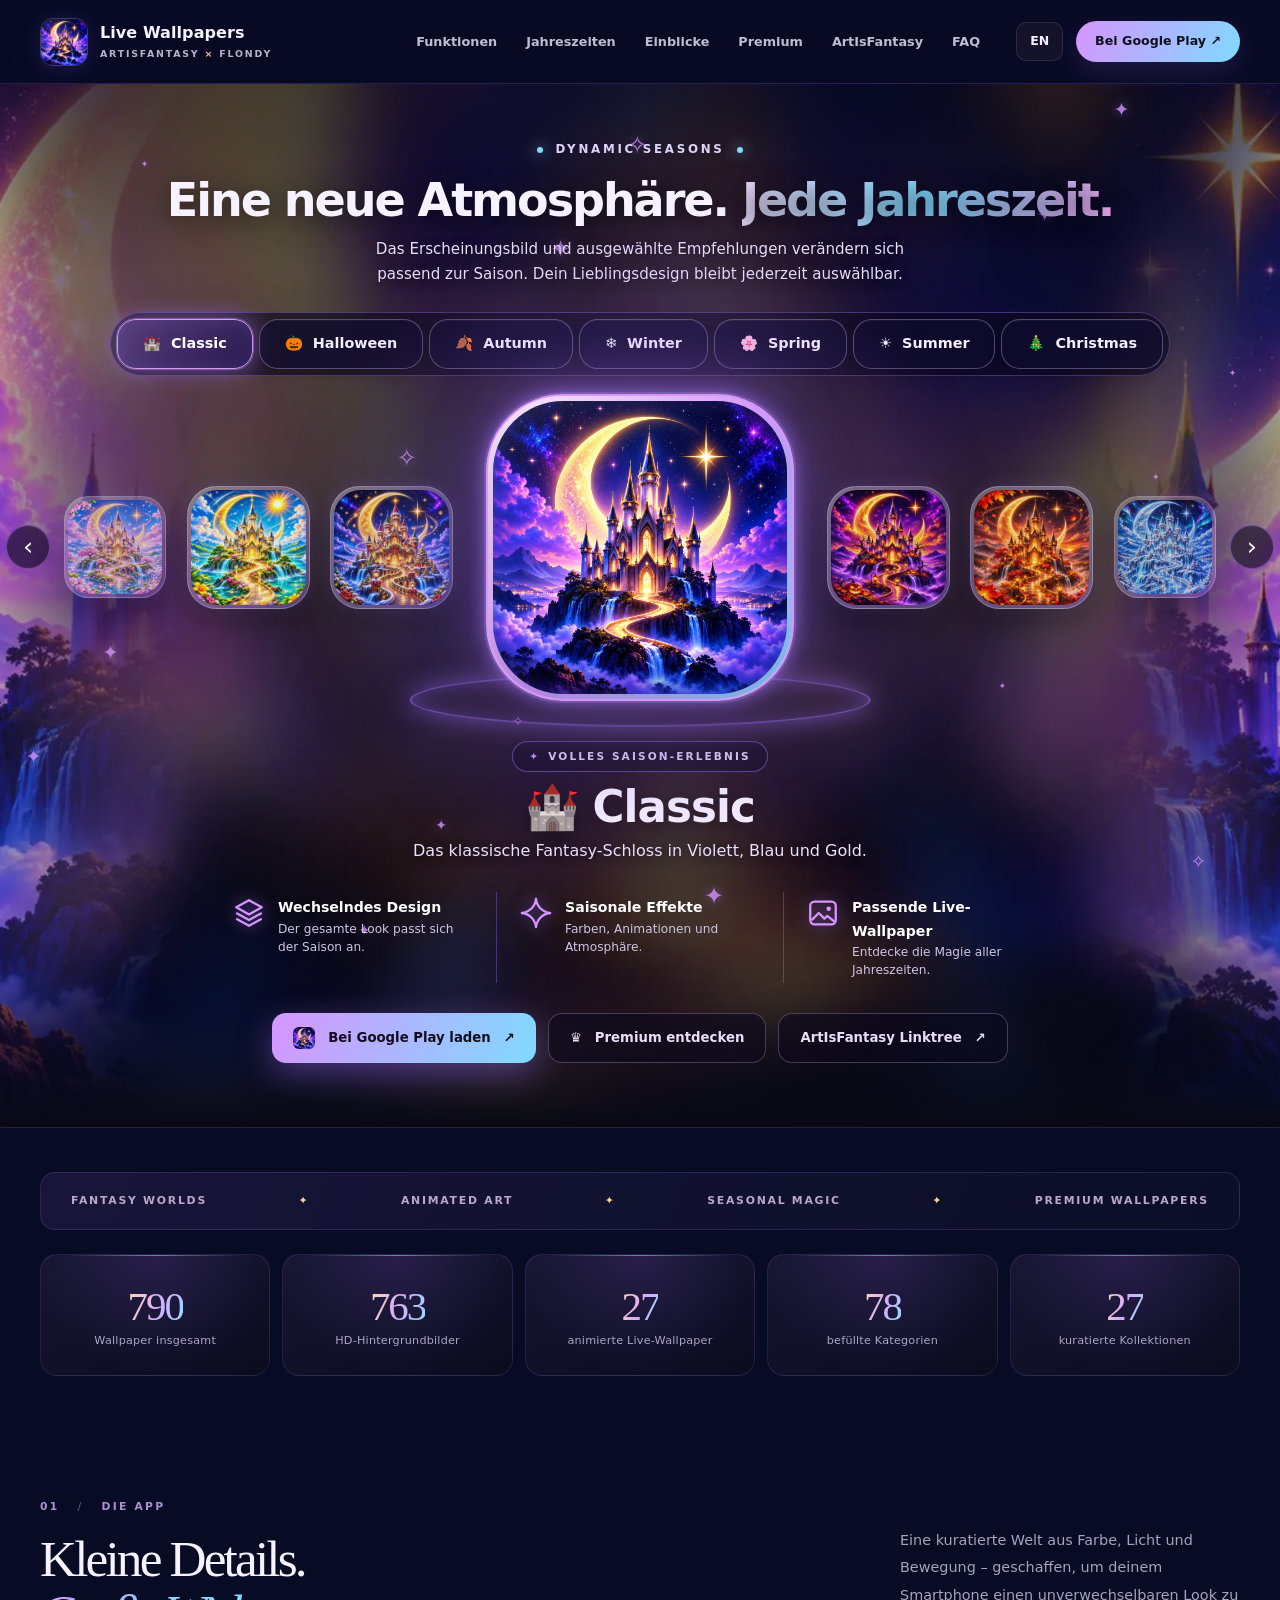
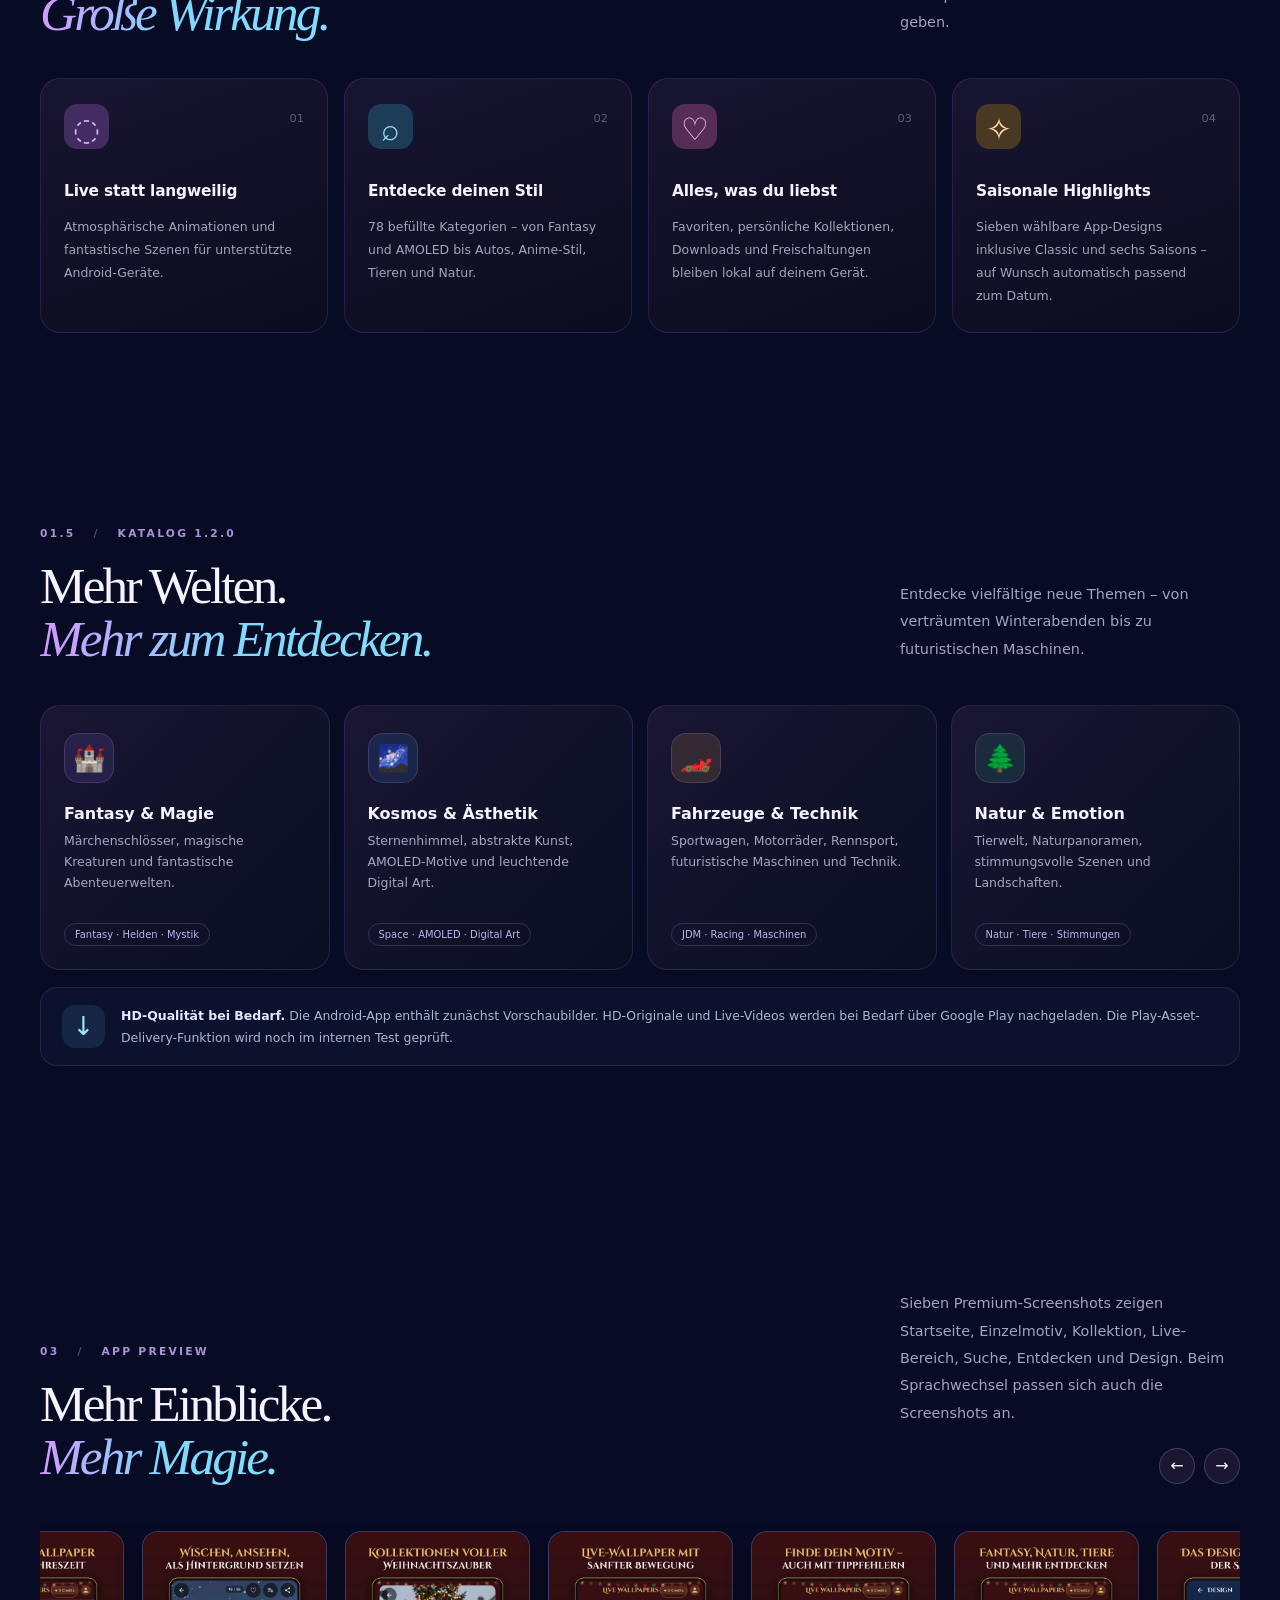
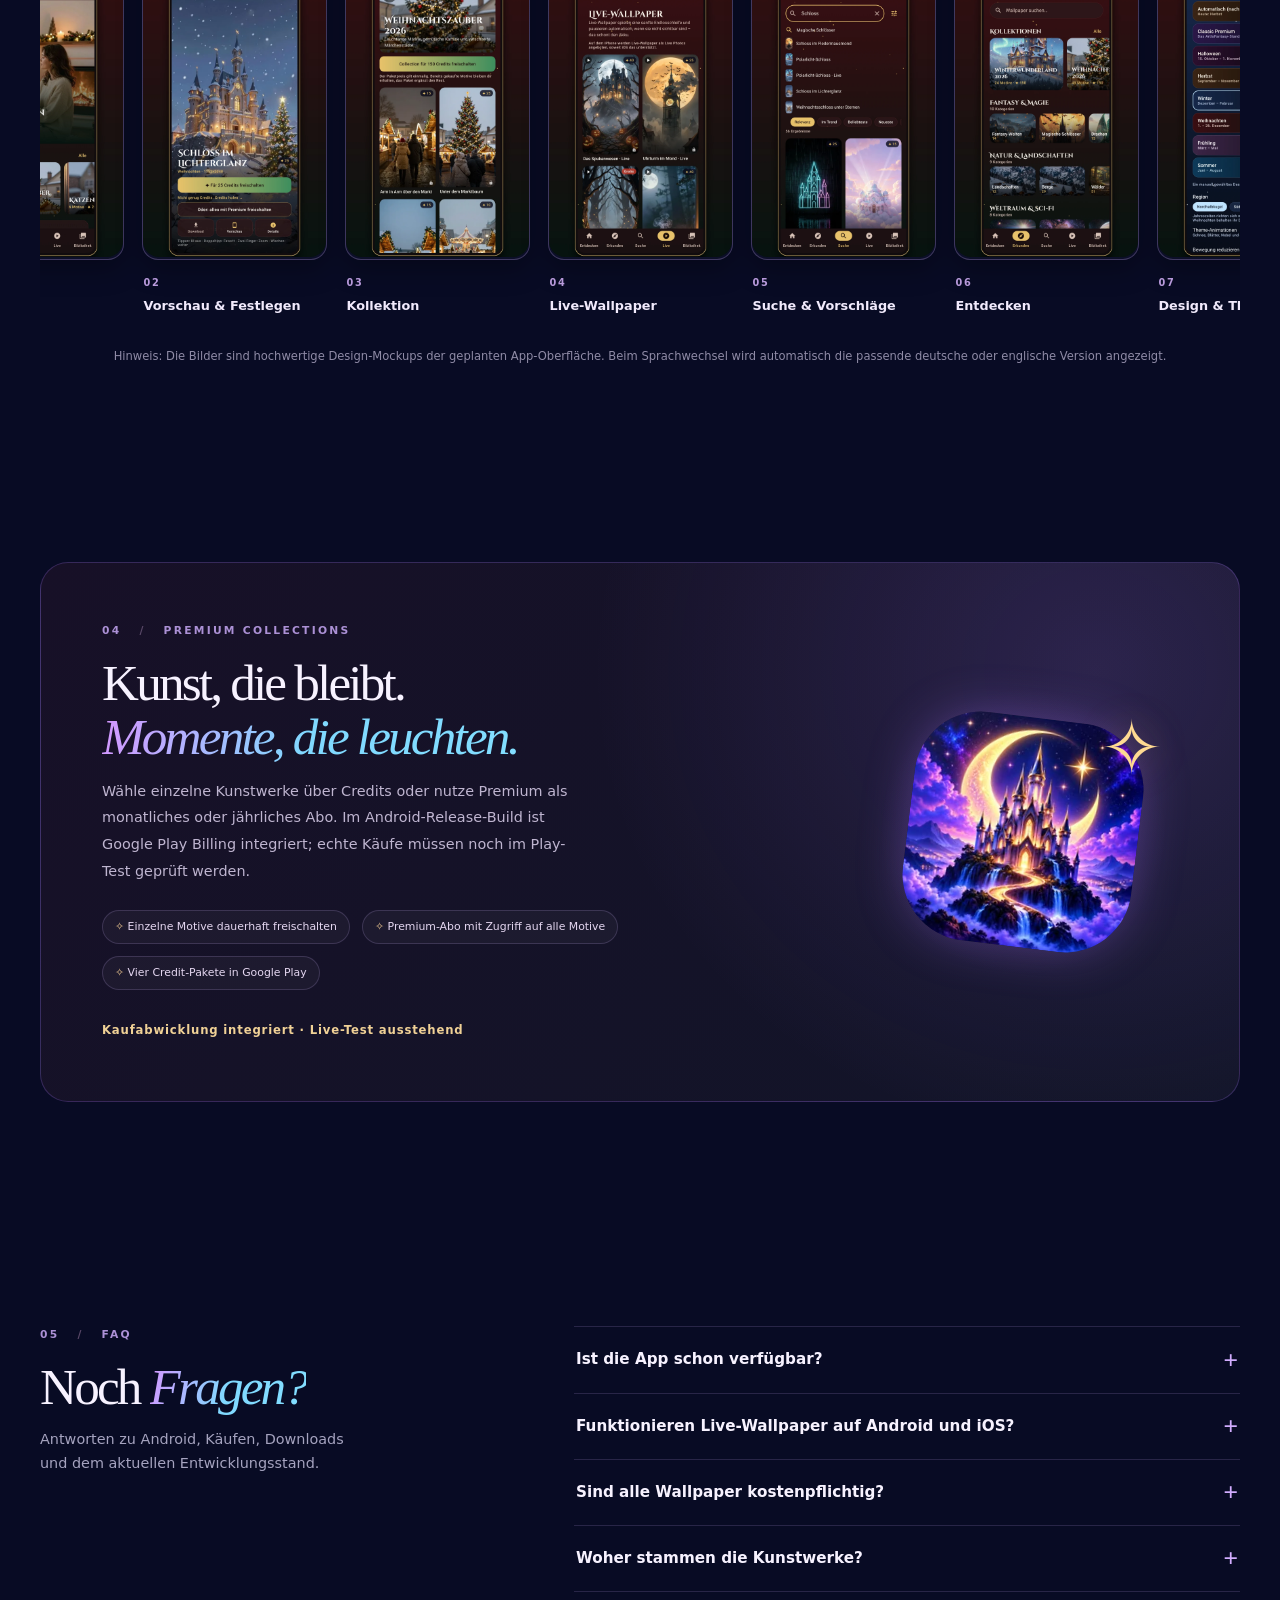
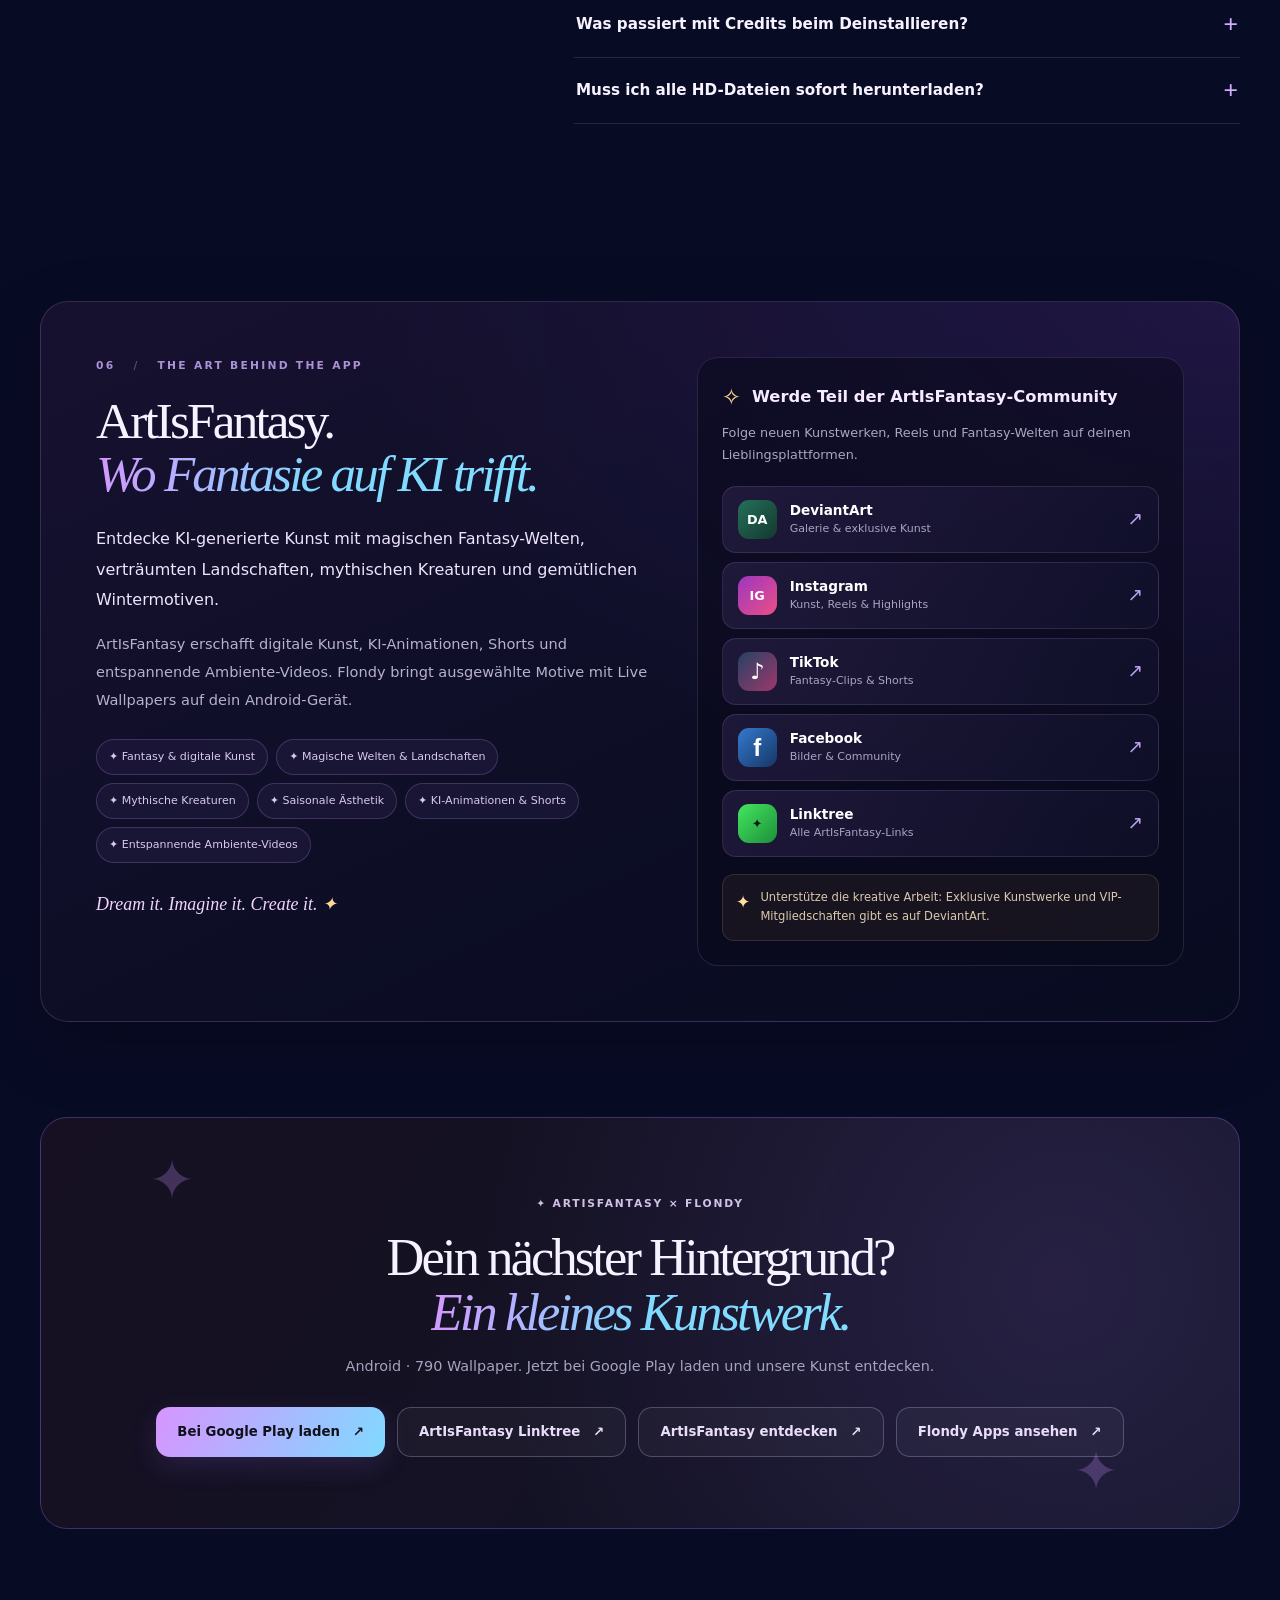
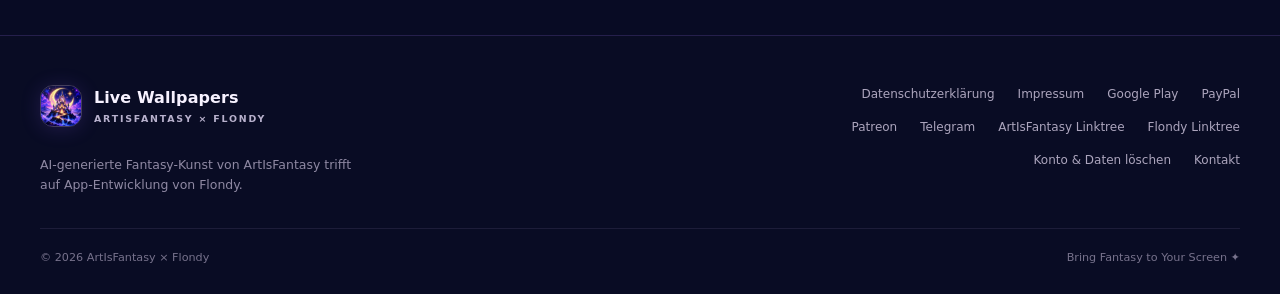
==== commit 8c79ceb4: "Landingpage V5.2: Saison-Szenen mit Deko rundherum für alle sieben Designs Hero nach dem Halloween-K" ====
--- a/index.html
+++ b/index.html
@@ -23,23 +23,15 @@
   <main id="main">
 
     <!-- V5: functional cinematic hero; artwork and all controls are independent DOM elements -->
-    <section class="season-experience" id="seasons" aria-labelledby="experience-title">
-      <div class="experience-background visible" id="season-bg-a" aria-hidden="true" style="background-image:url('assets/castle-classic-ambient.webp')"></div>
+    <section class="season-experience scene-hero" id="seasons" aria-labelledby="experience-title">
+      <div class="experience-background visible" id="season-bg-a" aria-hidden="true" ></div>
       <div class="experience-background" id="season-bg-b" aria-hidden="true"></div>
       <div class="experience-noise" aria-hidden="true"></div>
       <div class="experience-orbit" aria-hidden="true"></div>
       <div class="season-particles" id="season-particles" aria-hidden="true"></div>
       <div class="container experience-content">
-        <div class="v5-icon-stage">
-          <div class="v5-icon-aura" aria-hidden="true"></div>
-          <div class="v5-icon-shell" id="season-icon-shell">
-            <img id="center-castle" data-theme-large-icon src="assets/castle-classic-full.webp" width="1060" height="1060" alt="Classic: magisches Schloss unter einer leuchtenden goldenen Mondsichel" fetchpriority="high">
-            <span class="v5-icon-sheen" aria-hidden="true"></span>
-          </div>
-          <div class="v5-icon-ground-glow" aria-hidden="true"></div>
-        </div>
         <div class="experience-heading">
-          <span class="experience-kicker"><span class="kicker-dot"></span><span data-i18n="experienceEyebrow">DYNAMIC SEASONS</span></span>
+          <span class="experience-kicker"><span class="kicker-dot"></span><span data-i18n="experienceEyebrow">DYNAMIC SEASONS</span><span class="kicker-dot"></span></span>
           <h1 id="experience-title" data-i18n-html="experienceTitle">Eine neue Atmosphäre. <em>Jede Jahreszeit.</em></h1>
           <p data-i18n="experienceLead">Das Erscheinungsbild und ausgewählte Empfehlungen verändern sich passend zur Saison. Dein Lieblingsdesign bleibt jederzeit auswählbar.</p>
         </div>
@@ -52,10 +44,33 @@
           <button type="button" role="tab" aria-selected="false" data-season="summer" tabindex="-1"><span aria-hidden="true">☀️</span> Summer</button>
           <button type="button" role="tab" aria-selected="false" data-season="christmas" tabindex="-1"><span aria-hidden="true">🎄</span> Christmas</button>
         </div>
-        <p class="experience-tip" data-i18n="experienceTip">Wähle ein Design und erlebe die Designvorschau.</p>
-        <div class="cta-links experience-links"><a class="button primary" href="https://play.google.com/store/apps/details?id=dev.flondy.wallpapers" target="_blank" rel="noopener noreferrer"><img src="assets/store-icon.webp" alt="" width="22" height="22" class="btn-icon"><span data-i18n="playCTA">Bei Google Play laden</span> ↗</a><a class="button outlined" href="https://linktr.ee/artisfantasy" target="_blank" rel="noopener noreferrer"><span data-i18n="linktreeCTA">ArtIsFantasy Linktree</span> ↗</a></div>
-        <span id="experience-season-title" class="visually-hidden" aria-live="polite">Classic Premium</span>
-        <span id="experience-season-description" class="visually-hidden">Das klassische Fantasy-Schloss.</span>
+        <div class="scene-carousel">
+          <button type="button" class="scene-arrow" id="season-prev" aria-label="Vorheriges Design">‹</button>
+          <div class="scene-track">
+            <button type="button" class="experience-icon" data-slot="-3"><img src="assets/castle-halloween-small.webp" alt="" width="160" height="160" loading="lazy"></button><button type="button" class="experience-icon" data-slot="-2"><img src="assets/castle-halloween-small.webp" alt="" width="160" height="160" loading="lazy"></button><button type="button" class="experience-icon" data-slot="-1"><img src="assets/castle-halloween-small.webp" alt="" width="160" height="160" loading="lazy"></button>
+            <div class="v5-icon-stage">
+              <div class="v5-icon-aura" aria-hidden="true"></div>
+              <div class="v5-icon-shell" id="season-icon-shell">
+                <img id="center-castle" data-theme-large-icon src="assets/castle-classic-full.webp" width="1060" height="1060" alt="Classic: magisches Schloss unter einer leuchtenden goldenen Mondsichel" fetchpriority="high">
+                <span class="v5-icon-sheen" aria-hidden="true"></span>
+              </div>
+              <div class="scene-ring" aria-hidden="true"></div>
+            </div>
+            <button type="button" class="experience-icon" data-slot="1"><img src="assets/castle-halloween-small.webp" alt="" width="160" height="160" loading="lazy"></button><button type="button" class="experience-icon" data-slot="2"><img src="assets/castle-halloween-small.webp" alt="" width="160" height="160" loading="lazy"></button><button type="button" class="experience-icon" data-slot="3"><img src="assets/castle-halloween-small.webp" alt="" width="160" height="160" loading="lazy"></button>
+          </div>
+          <button type="button" class="scene-arrow" id="season-next" aria-label="Nächstes Design">›</button>
+        </div>
+        <div class="scene-info">
+          <span class="scene-pill"><span aria-hidden="true">✦</span> <span data-i18n="experienceSelection">VOLLES SAISON-ERLEBNIS</span></span>
+          <h2 class="scene-title" id="experience-season-title" aria-live="polite">🏰 Classic</h2>
+          <p class="scene-desc" id="experience-season-description">Das klassische Fantasy-Schloss in Violett, Blau und Gold.</p>
+        </div>
+        <div class="scene-features">
+          <div class="scene-feature"><svg viewBox="0 0 24 24" aria-hidden="true"><path d="M12 3 3 8l9 5 9-5-9-5Zm-9 9 9 5 9-5M3 16l9 5 9-5" fill="none" stroke="currentColor" stroke-width="1.6" stroke-linejoin="round"/></svg><span><strong data-i18n="experienceFeature1">Wechselndes Design</strong><small data-i18n="experienceFeature1Text">Der gesamte Look passt sich der Saison an.</small></span></div>
+          <div class="scene-feature"><svg viewBox="0 0 24 24" aria-hidden="true"><path d="M12 2c.6 5.4 4.6 9.4 10 10-5.4.6-9.4 4.6-10 10-.6-5.4-4.6-9.4-10-10 5.4-.6 9.4-4.6 10-10Z" fill="none" stroke="currentColor" stroke-width="1.6" stroke-linejoin="round"/></svg><span><strong data-i18n="experienceFeature2">Saisonale Effekte</strong><small data-i18n="experienceFeature2Text">Farben, Animationen und Atmosphäre.</small></span></div>
+          <div class="scene-feature"><svg viewBox="0 0 24 24" aria-hidden="true"><rect x="3" y="4" width="18" height="16" rx="3" fill="none" stroke="currentColor" stroke-width="1.6"/><path d="m4 17 5-5 4 4 2-2 5 4" fill="none" stroke="currentColor" stroke-width="1.6" stroke-linejoin="round"/><circle cx="16" cy="9" r="1.6" fill="currentColor"/></svg><span><strong data-i18n="experienceFeature3">Passende Live-Wallpaper</strong><small data-i18n="experienceFeature3Text">Entdecke die Magie aller Jahreszeiten.</small></span></div>
+        </div>
+        <div class="cta-links experience-links"><a class="button primary" href="https://play.google.com/store/apps/details?id=dev.flondy.wallpapers" target="_blank" rel="noopener noreferrer"><img src="assets/store-icon.webp" alt="" width="22" height="22" class="btn-icon"><span data-i18n="playCTA">Bei Google Play laden</span> ↗</a><a class="button outlined" href="#premium"><span aria-hidden="true">♛</span> <span data-i18n="experiencePrimary">Premium entdecken</span></a><a class="button outlined" href="https://linktr.ee/artisfantasy" target="_blank" rel="noopener noreferrer"><span data-i18n="linktreeCTA">ArtIsFantasy Linktree</span> ↗</a></div>
       </div>
     </section>
 
--- a/assets/styles.css
+++ b/assets/styles.css
@@ -262,3 +262,50 @@
 .v5-icon-shell .icon-crossfade-old.fade-away{opacity:0;filter:blur(6px)}
 @media(prefers-reduced-motion:reduce){.v5-icon-shell .icon-crossfade-old{transition:none;display:none}}
 .social-mark.lt{background:linear-gradient(135deg,#43e660,#1d8f3a);color:#0b1a0f}.btn-icon{width:22px;height:22px;border-radius:6px;object-fit:cover}.experience-links{margin-top:18px}
+/* V6 – Szenen-Hero: Saison-Dekoration rundherum (Konzept „Volles Saison-Erlebnis") */
+.scene-hero{min-height:0!important;padding:34px 0 64px!important;background:#080914!important}
+.scene-hero .experience-background{inset:0!important;transform:none!important;background-size:cover!important;background-position:center top!important;filter:saturate(1.08)!important}
+.scene-hero .experience-background.visible{opacity:1!important}
+.scene-hero:after{content:"";position:absolute;inset:0;z-index:-1;pointer-events:none;background:radial-gradient(ellipse 46% 60% at 50% 46%,rgba(8,7,22,.55),transparent 72%),linear-gradient(180deg,rgba(8,9,20,.35),transparent 18%,transparent 82%,#080914 100%)}
+.scene-hero .experience-orbit,.scene-hero .experience-noise{display:none}
+.scene-hero .experience-content{max-width:1240px}
+.scene-hero .experience-heading{text-align:center}
+.scene-hero .experience-heading h1{font-size:clamp(2.2rem,3.6vw,3.4rem)!important;margin:14px 0 10px!important;white-space:normal!important;text-shadow:0 4px 26px rgba(0,0,0,.6)}
+.scene-hero .experience-heading p{max-width:680px;margin:0 auto;color:#e6defa;text-shadow:0 2px 12px rgba(0,0,0,.7)}
+.scene-hero .experience-kicker{gap:12px}
+.scene-hero .experience-switch{width:auto!important;max-width:1060px!important;margin:26px auto 8px!important;padding:6px!important;gap:6px!important;justify-content:center!important;border:1px solid rgba(var(--season-rgb),.38)!important;border-radius:999px!important;background:rgba(12,9,28,.62)!important;backdrop-filter:blur(14px)!important;-webkit-backdrop-filter:blur(14px)!important}
+.scene-carousel{position:relative;display:flex;align-items:center;justify-content:center;gap:14px;margin:18px auto 0}
+.scene-track{display:flex;align-items:center;justify-content:center;gap:clamp(10px,1.6vw,22px)}
+.scene-arrow{flex:0 0 auto;width:44px;height:44px;border-radius:50%;border:1px solid rgba(var(--season-rgb),.45);background:rgba(12,9,28,.6);color:#fff;font-size:1.6rem;line-height:1;display:grid;place-items:center;backdrop-filter:blur(10px);transition:background .2s,transform .2s}
+.scene-arrow:hover{background:rgba(var(--season-rgb),.35);transform:scale(1.06)}
+.scene-hero .experience-icon{flex:0 0 auto;width:clamp(84px,9.6vw,146px);aspect-ratio:1;padding:3px;border-radius:24%;border:1px solid rgba(255,255,255,.28);background:linear-gradient(135deg,rgba(255,255,255,.35),rgba(var(--season-rgb),.4));box-shadow:0 12px 30px rgba(0,0,0,.42),0 0 18px rgba(var(--season-rgb),.25);cursor:pointer;transition:transform .25s,box-shadow .25s,opacity .25s;opacity:.92}
+.scene-hero .experience-icon img{width:100%;height:100%;object-fit:cover;border-radius:23%}
+.scene-hero .experience-icon:hover{transform:translateY(-5px) scale(1.04);opacity:1;box-shadow:0 16px 36px rgba(0,0,0,.5),0 0 26px rgba(var(--season-rgb),.55)}
+.scene-hero .experience-icon[data-slot="-3"],.scene-hero .experience-icon[data-slot="3"]{width:clamp(70px,8vw,124px);opacity:.75}
+.scene-hero .v5-icon-stage{width:auto!important;margin:0 clamp(4px,1vw,14px)!important;position:relative}
+.scene-hero .v5-icon-shell{width:clamp(220px,24vw,340px)!important}
+.scene-ring{position:absolute;left:50%;bottom:-26px;width:150%;height:54px;transform:translateX(-50%);border-radius:50%;border:2px solid rgba(var(--season-rgb),.55);box-shadow:0 0 26px rgba(var(--season-rgb),.55),inset 0 0 20px rgba(var(--season-rgb),.35);z-index:-1;pointer-events:none}
+.scene-info{text-align:center;margin-top:40px}
+.scene-pill{display:inline-flex;gap:8px;align-items:center;padding:6px 16px;border:1px solid rgba(var(--season-rgb),.5);border-radius:999px;background:rgba(12,9,28,.55);font-size:.66rem;font-weight:800;letter-spacing:.2em;color:#eadcff}
+.scene-pill>span:first-child{color:var(--season-a)}
+.scene-title{font:850 clamp(2rem,3.4vw,3rem)/1.1 Inter,'Segoe UI',system-ui,sans-serif!important;letter-spacing:-.02em!important;margin:12px 0 6px!important;text-shadow:0 4px 22px rgba(0,0,0,.6)}
+.scene-desc{margin:0;color:#ece4ff;font-size:1rem;text-shadow:0 2px 10px rgba(0,0,0,.7)}
+.scene-features{display:flex;justify-content:center;gap:0;margin:28px auto 0;max-width:860px}
+.scene-feature{flex:1;display:flex;gap:12px;align-items:flex-start;padding:4px 22px;text-align:left}
+.scene-feature+.scene-feature{border-left:1px solid rgba(var(--season-rgb),.35)}
+.scene-feature svg{flex:0 0 34px;width:34px;height:34px;color:var(--season-a);filter:drop-shadow(0 0 8px rgba(var(--season-rgb),.6))}
+.scene-feature strong{display:block;font-size:.88rem;color:#fff}
+.scene-feature small{display:block;font-size:.76rem;line-height:1.5;color:#cfc6e4}
+.scene-hero .experience-links{margin-top:30px}
+.scene-hero .experience-links .button.primary{background:linear-gradient(110deg,var(--season-a),var(--season-b));color:#140d1f;box-shadow:0 10px 34px rgba(var(--season-rgb),.42)}
+.scene-hero .experience-links .button.outlined{background:rgba(12,9,28,.55);backdrop-filter:blur(10px)}
+.scene-hero .season-particles{z-index:1}
+.scene-hero .season-particle{opacity:.8;filter:drop-shadow(0 0 6px rgba(var(--season-rgb),.7))}
+body[data-active-season="autumn"] .scene-hero .season-particle,body[data-active-season="winter"] .scene-hero .season-particle,body[data-active-season="christmas"] .scene-hero .season-particle,body[data-active-season="spring"] .scene-hero .season-particle,body[data-active-season="halloween"] .scene-hero .season-particle:not([data-kind="🦇"]){top:-6%!important;animation-name:sceneFall!important;animation-timing-function:linear!important;animation-direction:normal!important}
+.scene-hero .season-particle[data-kind="🦇"]{animation-name:batFly!important;animation-timing-function:ease-in-out!important;animation-direction:normal!important;font-size:20px!important}
+@keyframes sceneFall{0%{transform:translate3d(0,0,0) rotate(0);opacity:0}8%{opacity:.85}100%{transform:translate3d(60px,105vh,0) rotate(320deg);opacity:0}}
+@keyframes batFly{0%{transform:translate3d(-40px,0,0) scale(.8);opacity:0}15%{opacity:.85}50%{transform:translate3d(120px,-40px,0) scale(1)}85%{opacity:.8}100%{transform:translate3d(260px,10px,0) scale(.8);opacity:0}}
+@media (prefers-reduced-motion:reduce){.scene-hero .season-particle{animation:none!important}}
+@media(max-width:1100px){.scene-hero .experience-icon[data-slot="-3"],.scene-hero .experience-icon[data-slot="3"]{display:none}}
+@media(max-width:820px){.scene-hero .experience-background{background-position:center center!important;opacity:.55!important}.scene-hero .experience-switch{justify-content:flex-start!important;border-radius:22px!important;overflow-x:auto}.scene-hero .experience-icon[data-slot="-2"],.scene-hero .experience-icon[data-slot="2"]{display:none}.scene-features{flex-direction:column;gap:14px;max-width:420px}.scene-feature+.scene-feature{border-left:0}.scene-hero .v5-icon-shell{width:min(46vw,260px)!important}}
+@media(max-width:550px){.scene-hero .experience-icon{width:62px!important}.scene-arrow{width:36px;height:36px;font-size:1.3rem}.scene-carousel{gap:6px}.scene-track{gap:8px}.scene-hero .v5-icon-shell{width:min(44vw,190px)!important}.scene-ring{bottom:-16px;height:34px}.scene-info{margin-top:30px}}
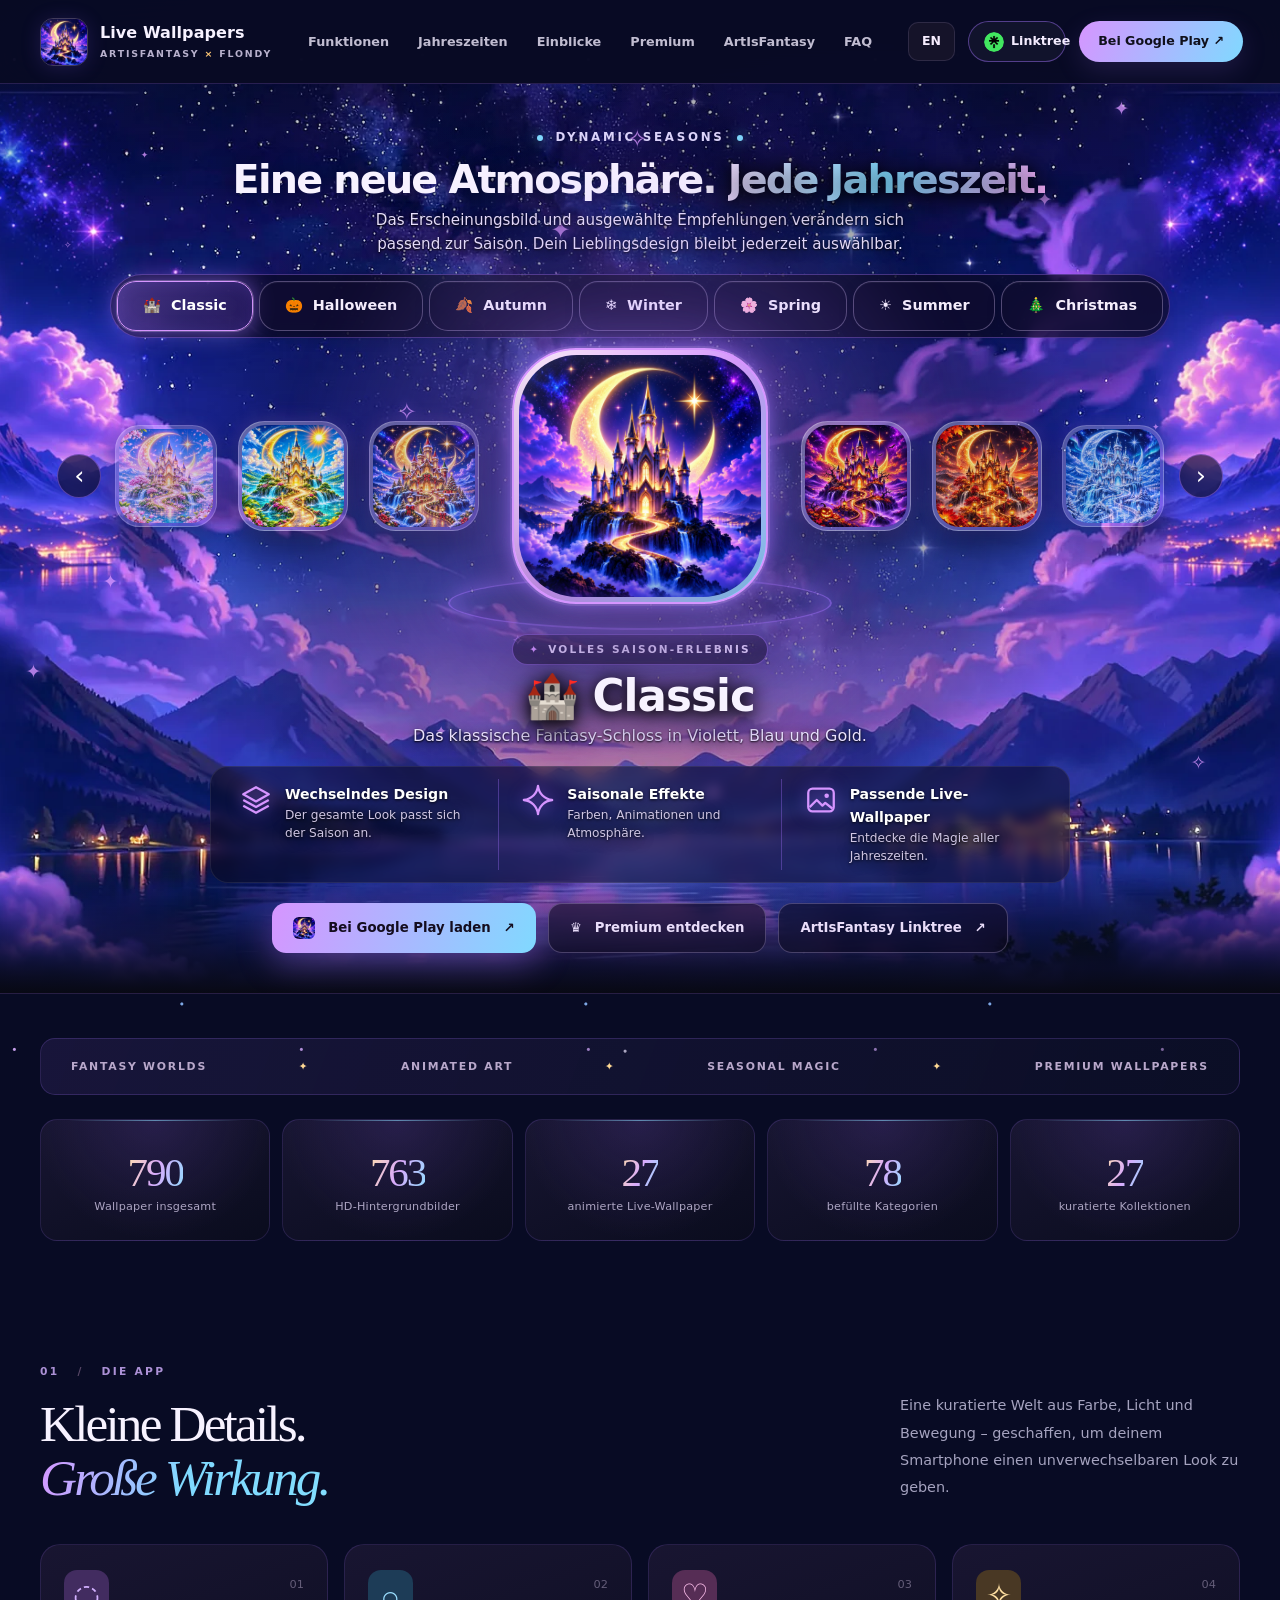
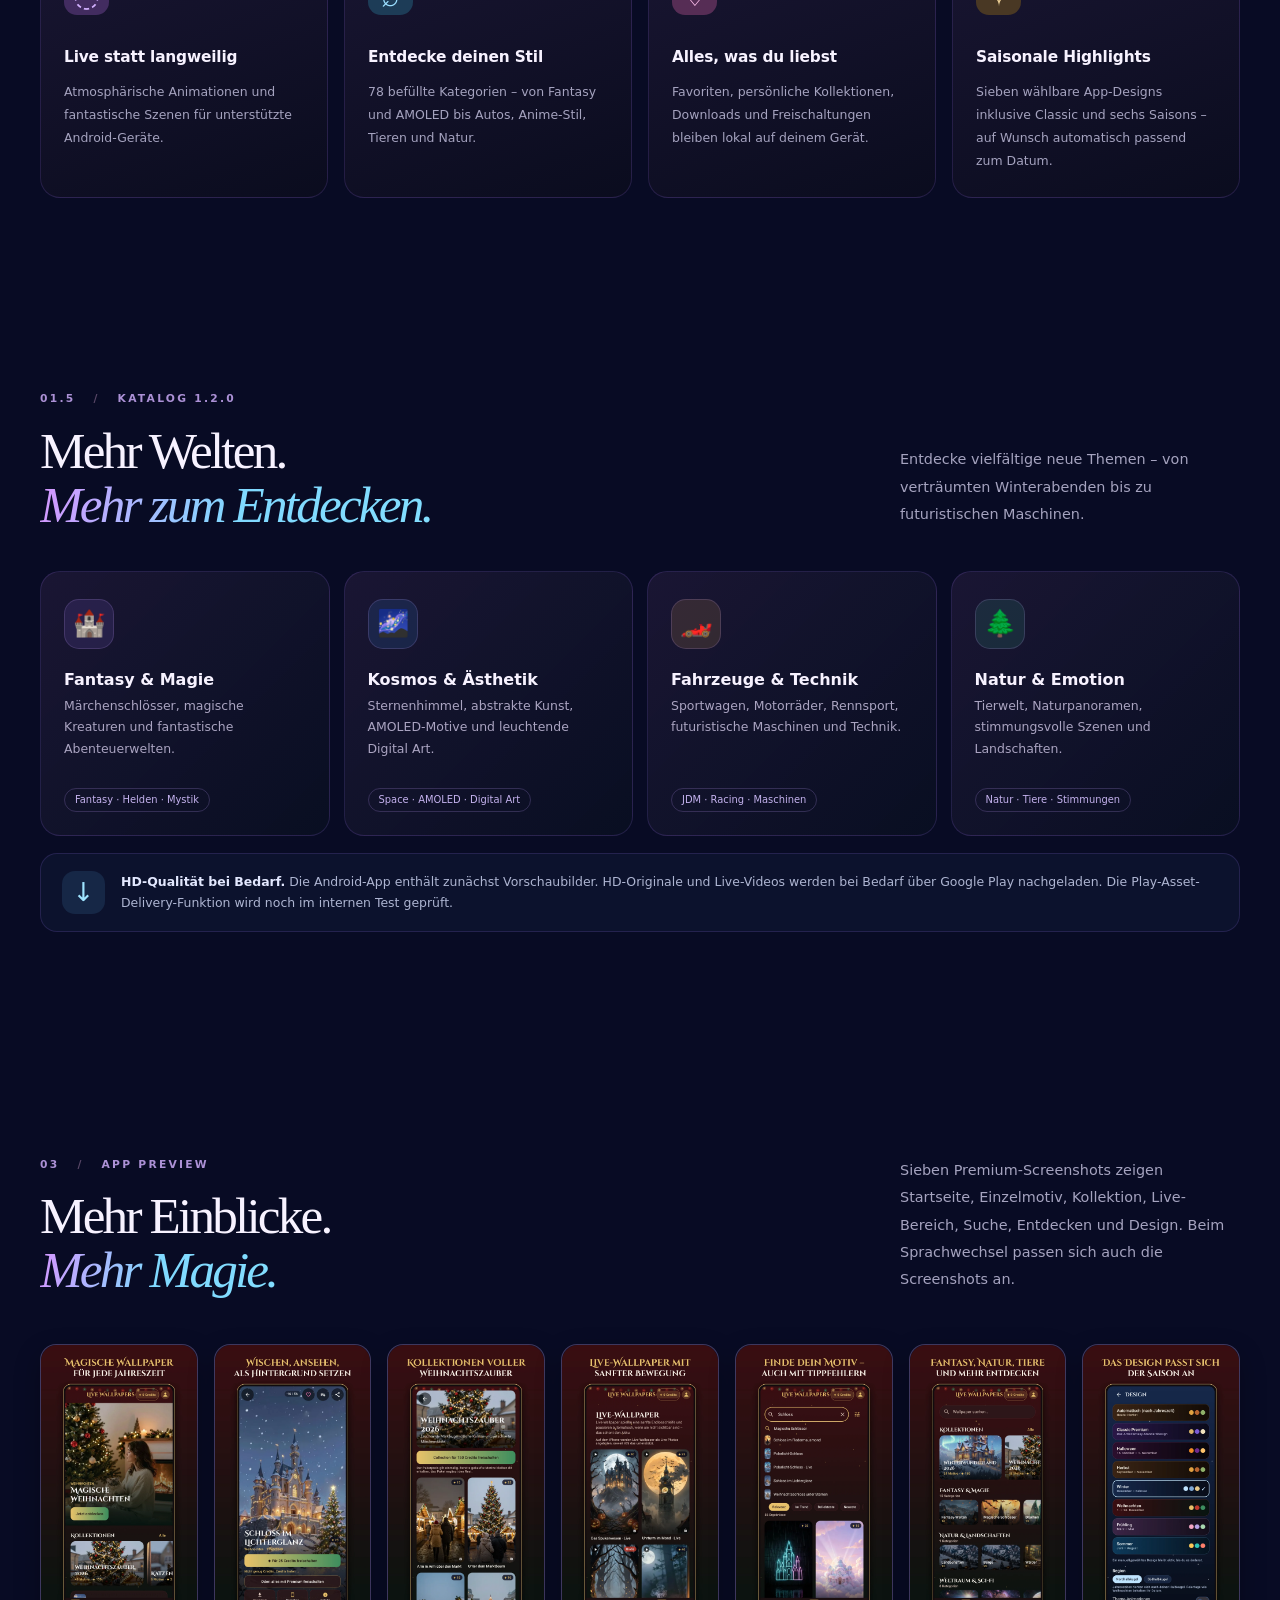
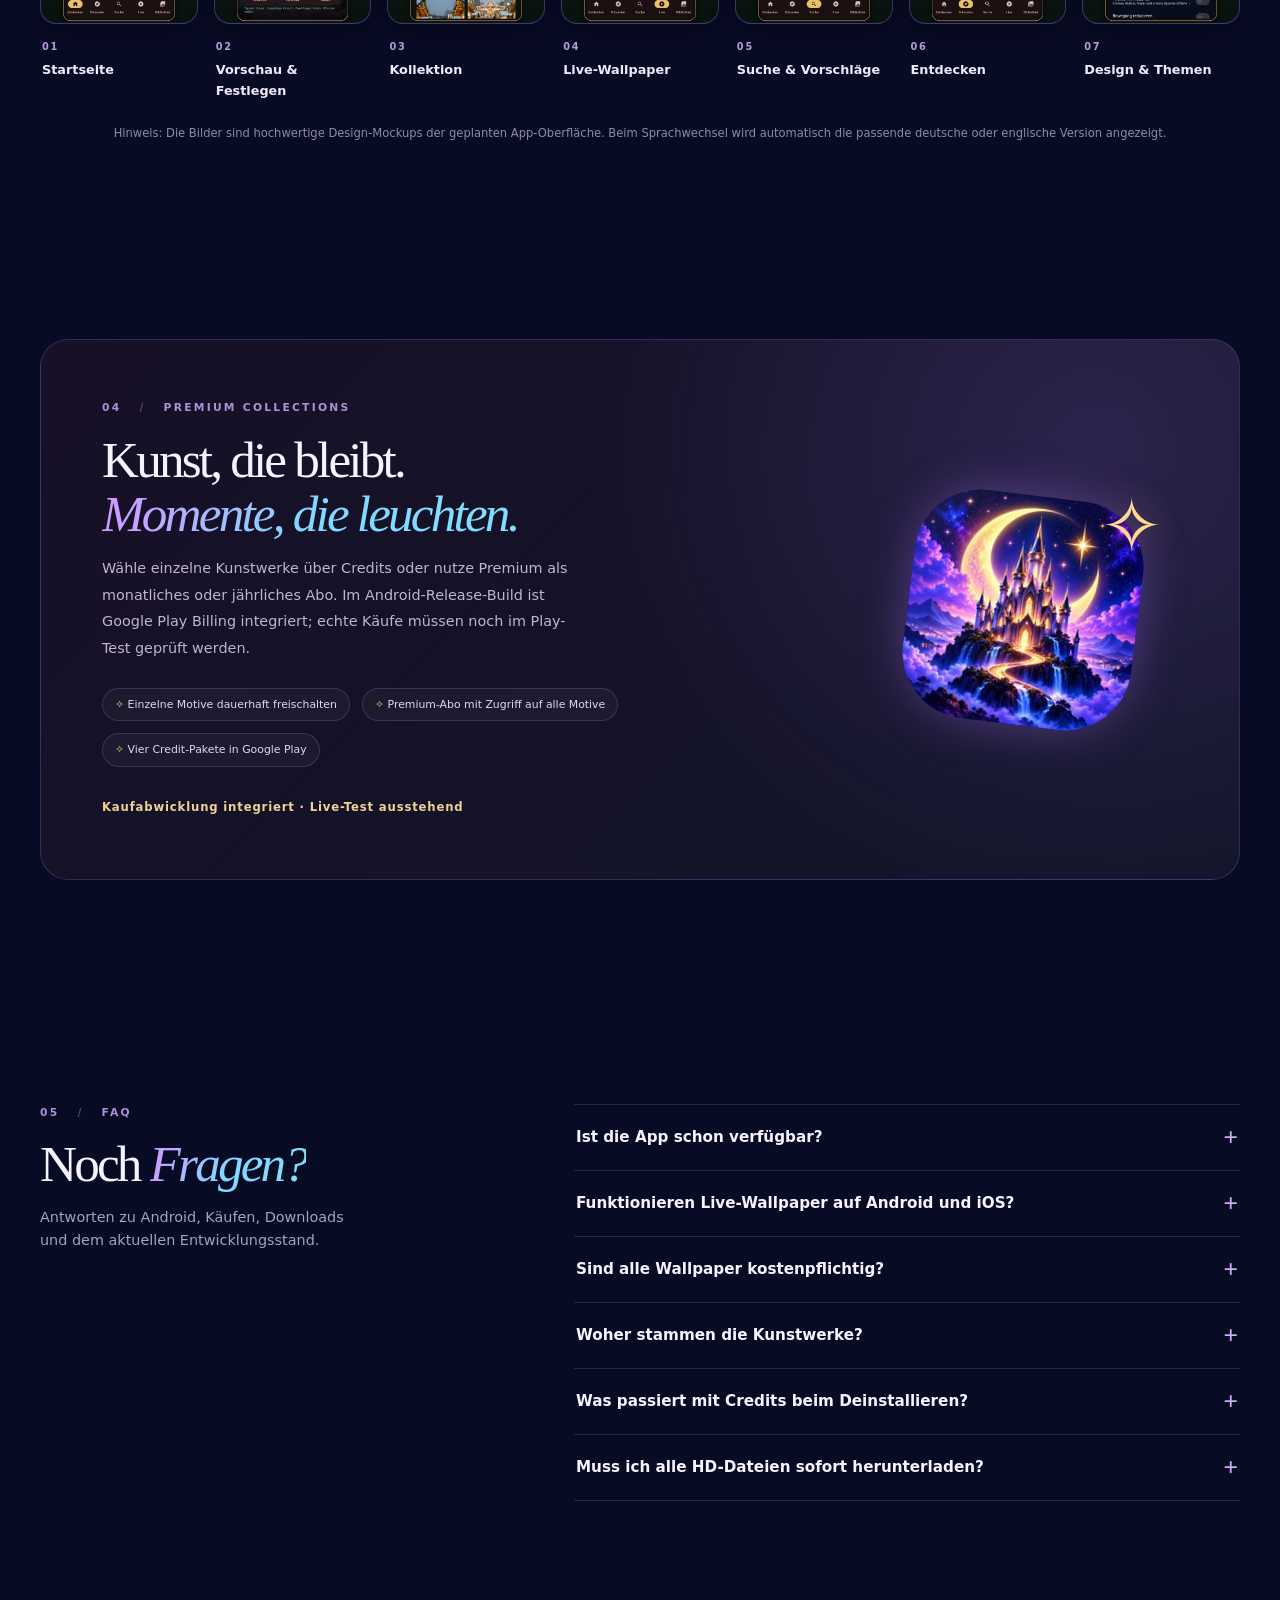
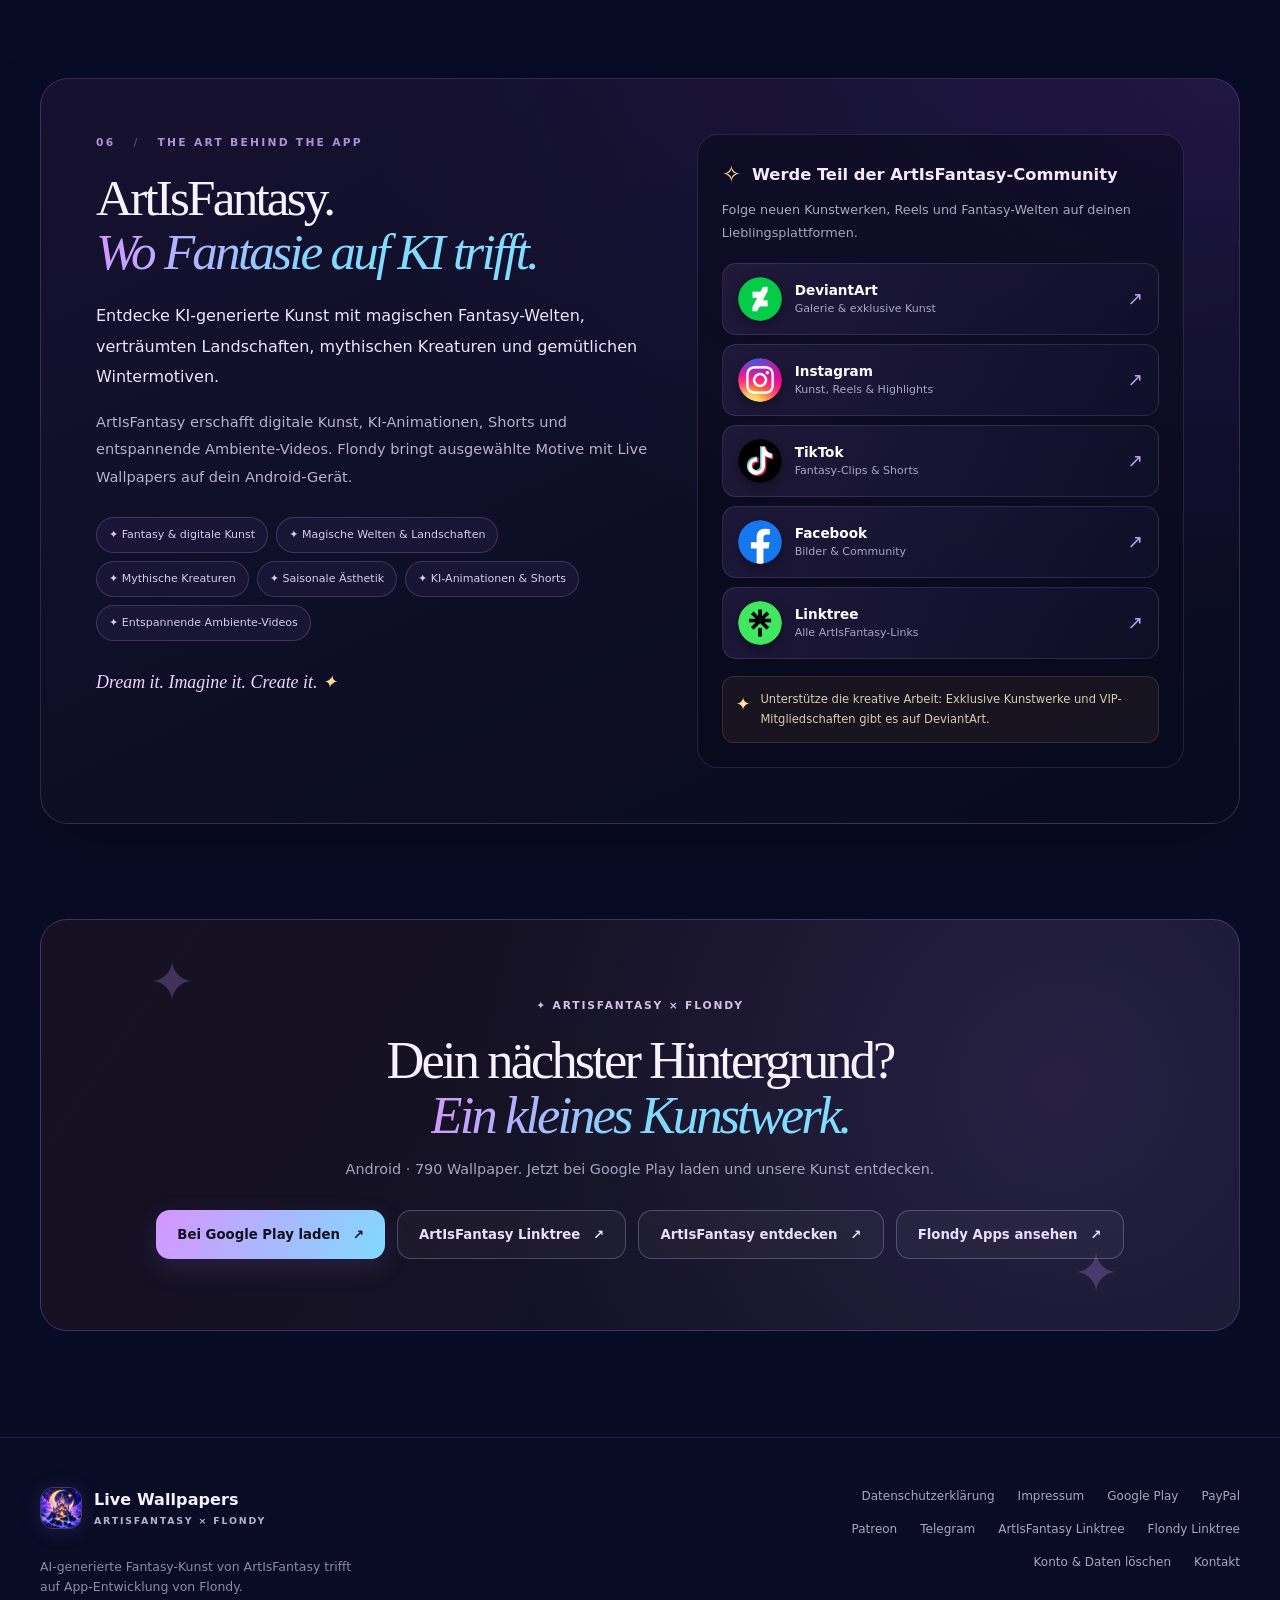
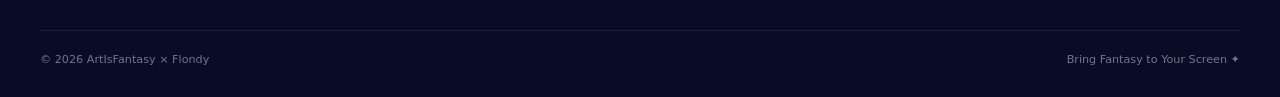
==== commit 500bdaf8: "Landingpage V5.5: Szenen ohne Weichzeichner, Linktree oben, Social-Icons, Screenshots nebeneinander " ====
--- a/index.html
+++ b/index.html
@@ -18,7 +18,7 @@
     <nav class="nav-links" id="site-menu" aria-label="Hauptnavigation">
       <a href="#features" data-i18n="navFeatures">Highlights</a><a href="#seasons" data-i18n="navSeasons">Jahreszeiten</a><a href="#screenshots" data-i18n="navScreens">Screenshots</a><a href="#premium">Premium</a><a href="#artisfantasy">ArtIsFantasy</a><a href="#faq">FAQ</a>
     </nav>
-    <div class="nav-actions"><button type="button" class="lang-toggle" data-lang-toggle aria-label="Switch to English">EN</button><a class="nav-cta" href="https://play.google.com/store/apps/details?id=dev.flondy.wallpapers" target="_blank" rel="noopener noreferrer"><span data-i18n="navCTA">Bei Google Play</span> <span aria-hidden="true">↗</span></a><button class="menu-toggle" id="menu-toggle" aria-label="Menü öffnen" aria-controls="site-menu" aria-expanded="false" type="button"><span></span><span></span><span></span></button></div>
+    <div class="nav-actions"><button type="button" class="lang-toggle" data-lang-toggle aria-label="Switch to English">EN</button><a class="nav-linktree" href="https://linktr.ee/artisfantasy" target="_blank" rel="noopener noreferrer" title="ArtIsFantasy Linktree"><img src="assets/icon-linktree.webp" alt="" width="20" height="20"><span>Linktree</span></a><a class="nav-cta" href="https://play.google.com/store/apps/details?id=dev.flondy.wallpapers" target="_blank" rel="noopener noreferrer"><span data-i18n="navCTA">Bei Google Play</span> <span aria-hidden="true">↗</span></a><button class="menu-toggle" id="menu-toggle" aria-label="Menü öffnen" aria-controls="site-menu" aria-expanded="false" type="button"><span></span><span></span><span></span></button></div>
   </div></header>
   <main id="main">
 
@@ -149,11 +149,11 @@
             <div class="artisfantasy-community-head"><span aria-hidden="true">✧</span><strong data-i18n="communityTitle">Werde Teil der ArtIsFantasy-Community</strong></div>
             <p data-i18n="communityLead">Folge neuen Kunstwerken, Reels und Fantasy-Welten auf deinen Lieblingsplattformen.</p>
             <div class="social-destinations">
-              <a class="social-destination" href="https://www.deviantart.com/artisfantasy/gallery" target="_blank" rel="noopener noreferrer"><span class="social-mark da">DA</span><span><strong>DeviantArt</strong><small data-i18n="socialDeviant">Galerie & exklusive Kunst</small></span><span class="social-arrow" aria-hidden="true">↗</span></a>
-              <a class="social-destination" href="https://www.instagram.com/artisfantasy.da/" target="_blank" rel="noopener noreferrer"><span class="social-mark ig">IG</span><span><strong>Instagram</strong><small data-i18n="socialInstagram">Kunst, Reels & Highlights</small></span><span class="social-arrow" aria-hidden="true">↗</span></a>
-              <a class="social-destination" href="https://www.tiktok.com/@artisfantasy.da" target="_blank" rel="noopener noreferrer"><span class="social-mark tt">♪</span><span><strong>TikTok</strong><small data-i18n="socialTiktok">Fantasy-Clips & Shorts</small></span><span class="social-arrow" aria-hidden="true">↗</span></a>
-              <a class="social-destination" href="https://www.facebook.com/ArtIsFantasy/" target="_blank" rel="noopener noreferrer"><span class="social-mark fb">f</span><span><strong>Facebook</strong><small data-i18n="socialFacebook">Bilder & Community</small></span><span class="social-arrow" aria-hidden="true">↗</span></a>
-              <a class="social-destination" href="https://linktr.ee/artisfantasy" target="_blank" rel="noopener noreferrer"><span class="social-mark lt">✦</span><span><strong>Linktree</strong><small data-i18n="socialLinktree">Alle ArtIsFantasy-Links</small></span><span class="social-arrow" aria-hidden="true">↗</span></a>
+              <a class="social-destination" href="https://www.deviantart.com/artisfantasy/gallery" target="_blank" rel="noopener noreferrer"><img class="social-icon" src="assets/icon-deviantart.webp" alt="" width="44" height="44" loading="lazy"><span><strong>DeviantArt</strong><small data-i18n="socialDeviant">Galerie & exklusive Kunst</small></span><span class="social-arrow" aria-hidden="true">↗</span></a>
+              <a class="social-destination" href="https://www.instagram.com/artisfantasy.da/" target="_blank" rel="noopener noreferrer"><img class="social-icon" src="assets/icon-instagram.webp" alt="" width="44" height="44" loading="lazy"><span><strong>Instagram</strong><small data-i18n="socialInstagram">Kunst, Reels & Highlights</small></span><span class="social-arrow" aria-hidden="true">↗</span></a>
+              <a class="social-destination" href="https://www.tiktok.com/@artisfantasy.da" target="_blank" rel="noopener noreferrer"><img class="social-icon" src="assets/icon-tiktok.webp" alt="" width="44" height="44" loading="lazy"><span><strong>TikTok</strong><small data-i18n="socialTiktok">Fantasy-Clips & Shorts</small></span><span class="social-arrow" aria-hidden="true">↗</span></a>
+              <a class="social-destination" href="https://www.facebook.com/ArtIsFantasy/" target="_blank" rel="noopener noreferrer"><img class="social-icon" src="assets/icon-facebook.webp" alt="" width="44" height="44" loading="lazy"><span><strong>Facebook</strong><small data-i18n="socialFacebook">Bilder & Community</small></span><span class="social-arrow" aria-hidden="true">↗</span></a>
+              <a class="social-destination" href="https://linktr.ee/artisfantasy" target="_blank" rel="noopener noreferrer"><img class="social-icon" src="assets/icon-linktree.webp" alt="" width="44" height="44" loading="lazy"><span><strong>Linktree</strong><small data-i18n="socialLinktree">Alle ArtIsFantasy-Links</small></span><span class="social-arrow" aria-hidden="true">↗</span></a>
             </div>
             <div class="membership-note"><span aria-hidden="true">✦</span><p data-i18n="supportMessage">Unterstütze die kreative Arbeit: Exklusive Kunstwerke und VIP-Mitgliedschaften gibt es auf DeviantArt.</p></div>
           </div>
--- a/assets/styles.css
+++ b/assets/styles.css
@@ -309,3 +309,35 @@
 @media(max-width:1100px){.scene-hero .experience-icon[data-slot="-3"],.scene-hero .experience-icon[data-slot="3"]{display:none}}
 @media(max-width:820px){.scene-hero .experience-background{background-position:center center!important;opacity:.55!important}.scene-hero .experience-switch{justify-content:flex-start!important;border-radius:22px!important;overflow-x:auto}.scene-hero .experience-icon[data-slot="-2"],.scene-hero .experience-icon[data-slot="2"]{display:none}.scene-features{flex-direction:column;gap:14px;max-width:420px}.scene-feature+.scene-feature{border-left:0}.scene-hero .v5-icon-shell{width:min(46vw,260px)!important}}
 @media(max-width:550px){.scene-hero .experience-icon{width:62px!important}.scene-arrow{width:36px;height:36px;font-size:1.3rem}.scene-carousel{gap:6px}.scene-track{gap:8px}.scene-hero .v5-icon-shell{width:min(44vw,190px)!important}.scene-ring{bottom:-16px;height:34px}.scene-info{margin-top:30px}}
+/* V5.3 – Konzept-Szenen 1:1: kompakter Hero, Szene unverwischt */
+.scene-hero{padding:22px 0 40px!important}
+.scene-hero .experience-background{background-position:center top!important;filter:none!important}
+.scene-hero:after{background:radial-gradient(ellipse 40% 52% at 50% 45%,rgba(8,7,22,.42),transparent 75%),linear-gradient(180deg,rgba(8,9,20,.25),transparent 14%,transparent 86%,#080914 100%)!important}
+.scene-hero .experience-heading h1{margin:8px 0 6px!important;font-size:clamp(2rem,3.1vw,3rem)!important}
+.scene-hero .experience-switch{margin:18px auto 4px!important}
+.scene-carousel{margin-top:10px}
+.scene-hero .v5-icon-shell{width:clamp(210px,20vw,300px)!important}
+.scene-hero .experience-icon{width:clamp(80px,8.6vw,132px)}
+.scene-info{margin-top:30px}
+.scene-title{margin:8px 0 2px!important}
+.scene-features{margin-top:16px}
+.scene-hero .experience-links{margin-top:20px}
+.scene-hero .experience-heading p,.scene-desc,.scene-feature small{text-shadow:0 1px 3px rgba(0,0,0,.85),0 2px 14px rgba(0,0,0,.6)}
+.scene-feature strong{text-shadow:0 1px 3px rgba(0,0,0,.8)}
+/* V5.5 – Linktree oben in der Navigation, Screenshots am PC alle nebeneinander */
+.nav-linktree{display:inline-flex;align-items:center;gap:7px;padding:9px 15px;border-radius:999px;border:1px solid rgba(var(--season-rgb,181,134,255),.45);background:rgba(255,255,255,.04);font-size:.79rem;font-weight:750;white-space:nowrap;color:#f4ecff;transition:background .2s,border-color .2s}
+.nav-linktree:hover{background:rgba(var(--season-rgb,181,134,255),.18)}
+.nav-linktree>span:first-child{color:var(--season-a,#ffda94)}
+@media(max-width:550px){.nav-linktree{padding:7px 11px;font-size:.72rem}}
+@media(min-width:900px){
+ .screenshots-scroll{overflow:visible!important;justify-content:center!important;scroll-snap-type:none!important;gap:16px!important;padding:8px 0 10px!important}
+ .screen-item{flex:1 1 0!important;min-width:0!important;max-width:200px!important}
+ .gallery-controls{display:none!important}
+}
+.social-icon{width:44px;height:44px;flex:0 0 44px;border-radius:50%;object-fit:cover;box-shadow:0 4px 14px rgba(0,0,0,.35)}
+.nav-linktree img{width:20px;height:20px;border-radius:50%}
+/* V5.5 – Lesbarkeit auf hellen Szenen (ComfyUI-Szenen ohne Weichzeichner) */
+.scene-hero:after{background:radial-gradient(ellipse 44% 60% at 50% 46%,rgba(8,7,22,.62),rgba(8,7,22,.25) 62%,transparent 80%),linear-gradient(180deg,rgba(8,9,20,.3),transparent 14%,transparent 86%,#080914 100%)!important}
+.scene-hero .experience-heading h1 em,.scene-title{filter:drop-shadow(0 2px 6px rgba(0,0,0,.75)) drop-shadow(0 0 18px rgba(0,0,0,.45))}
+.scene-hero .experience-heading p,.scene-desc{text-shadow:0 1px 2px #000,0 2px 12px rgba(0,0,0,.85)!important}
+.scene-features{background:rgba(10,8,26,.48);border:1px solid rgba(255,255,255,.08);border-radius:18px;padding:12px 6px;backdrop-filter:blur(6px)}
